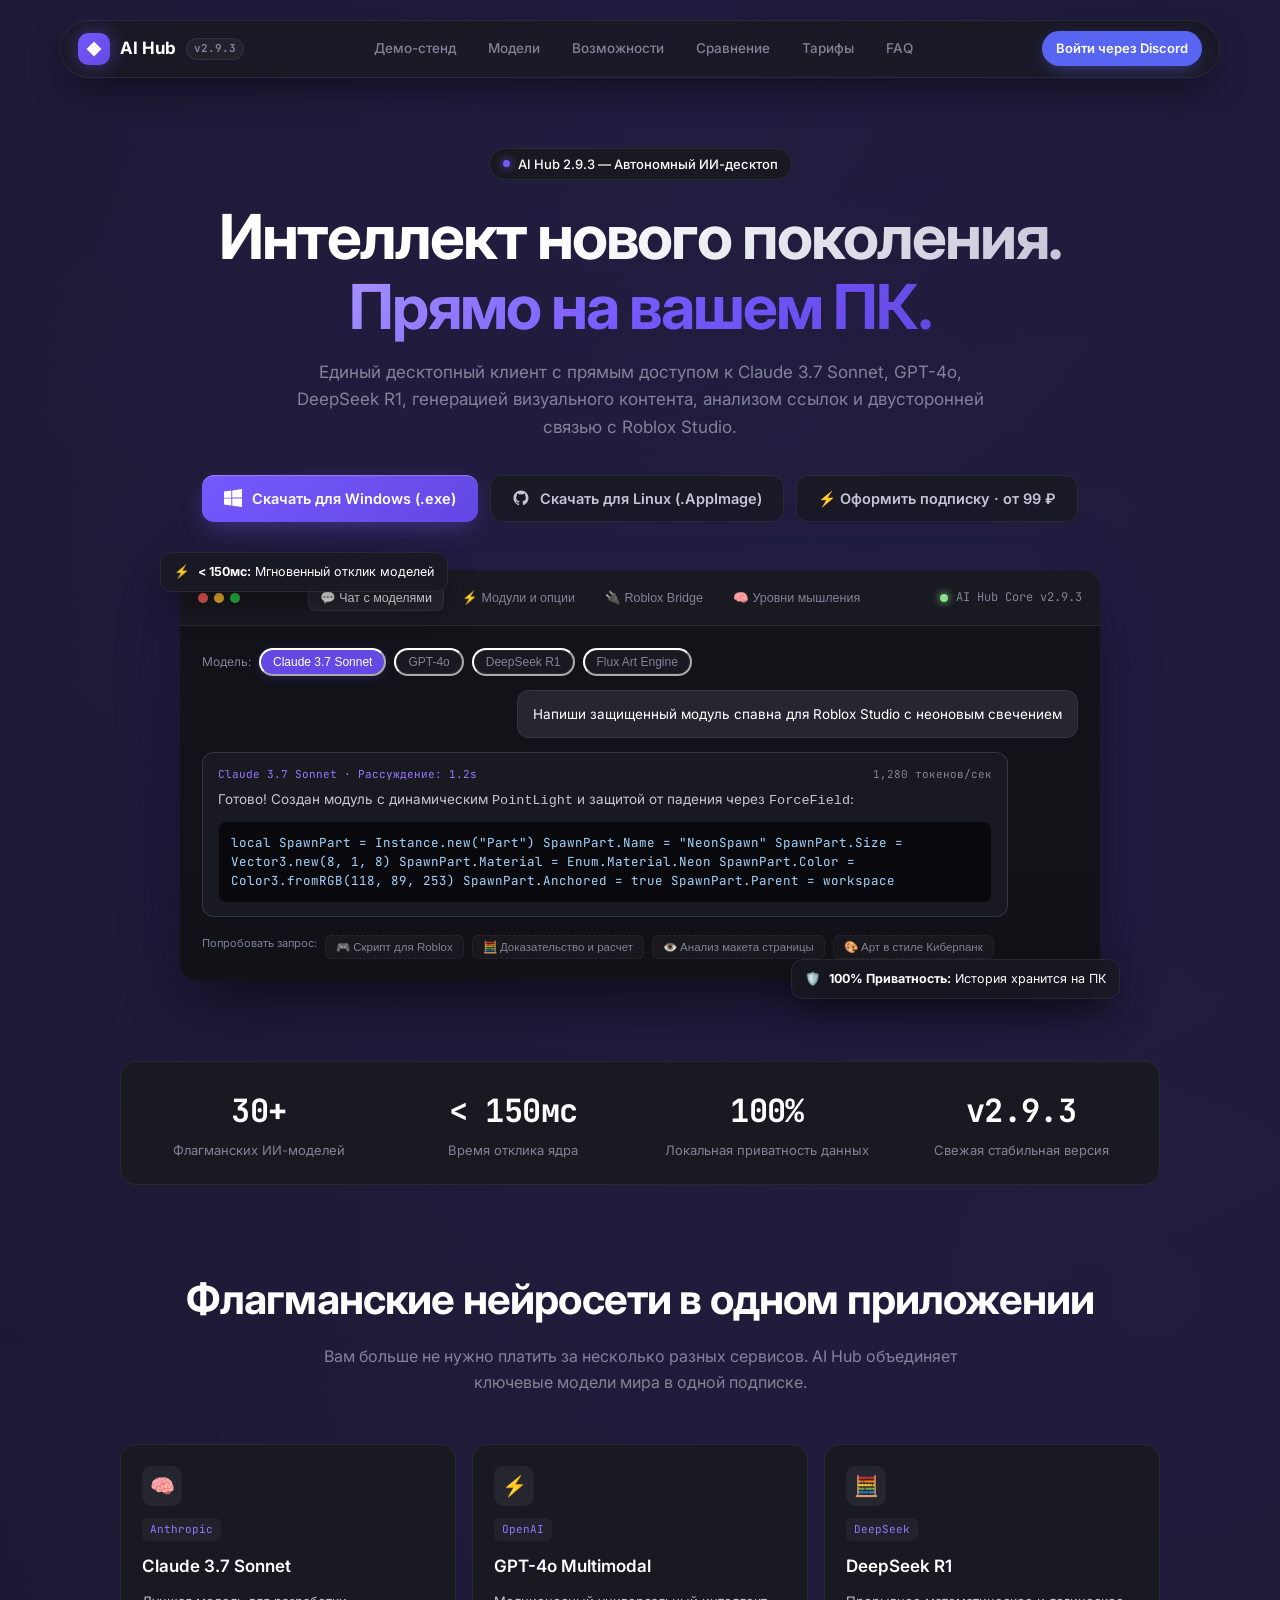
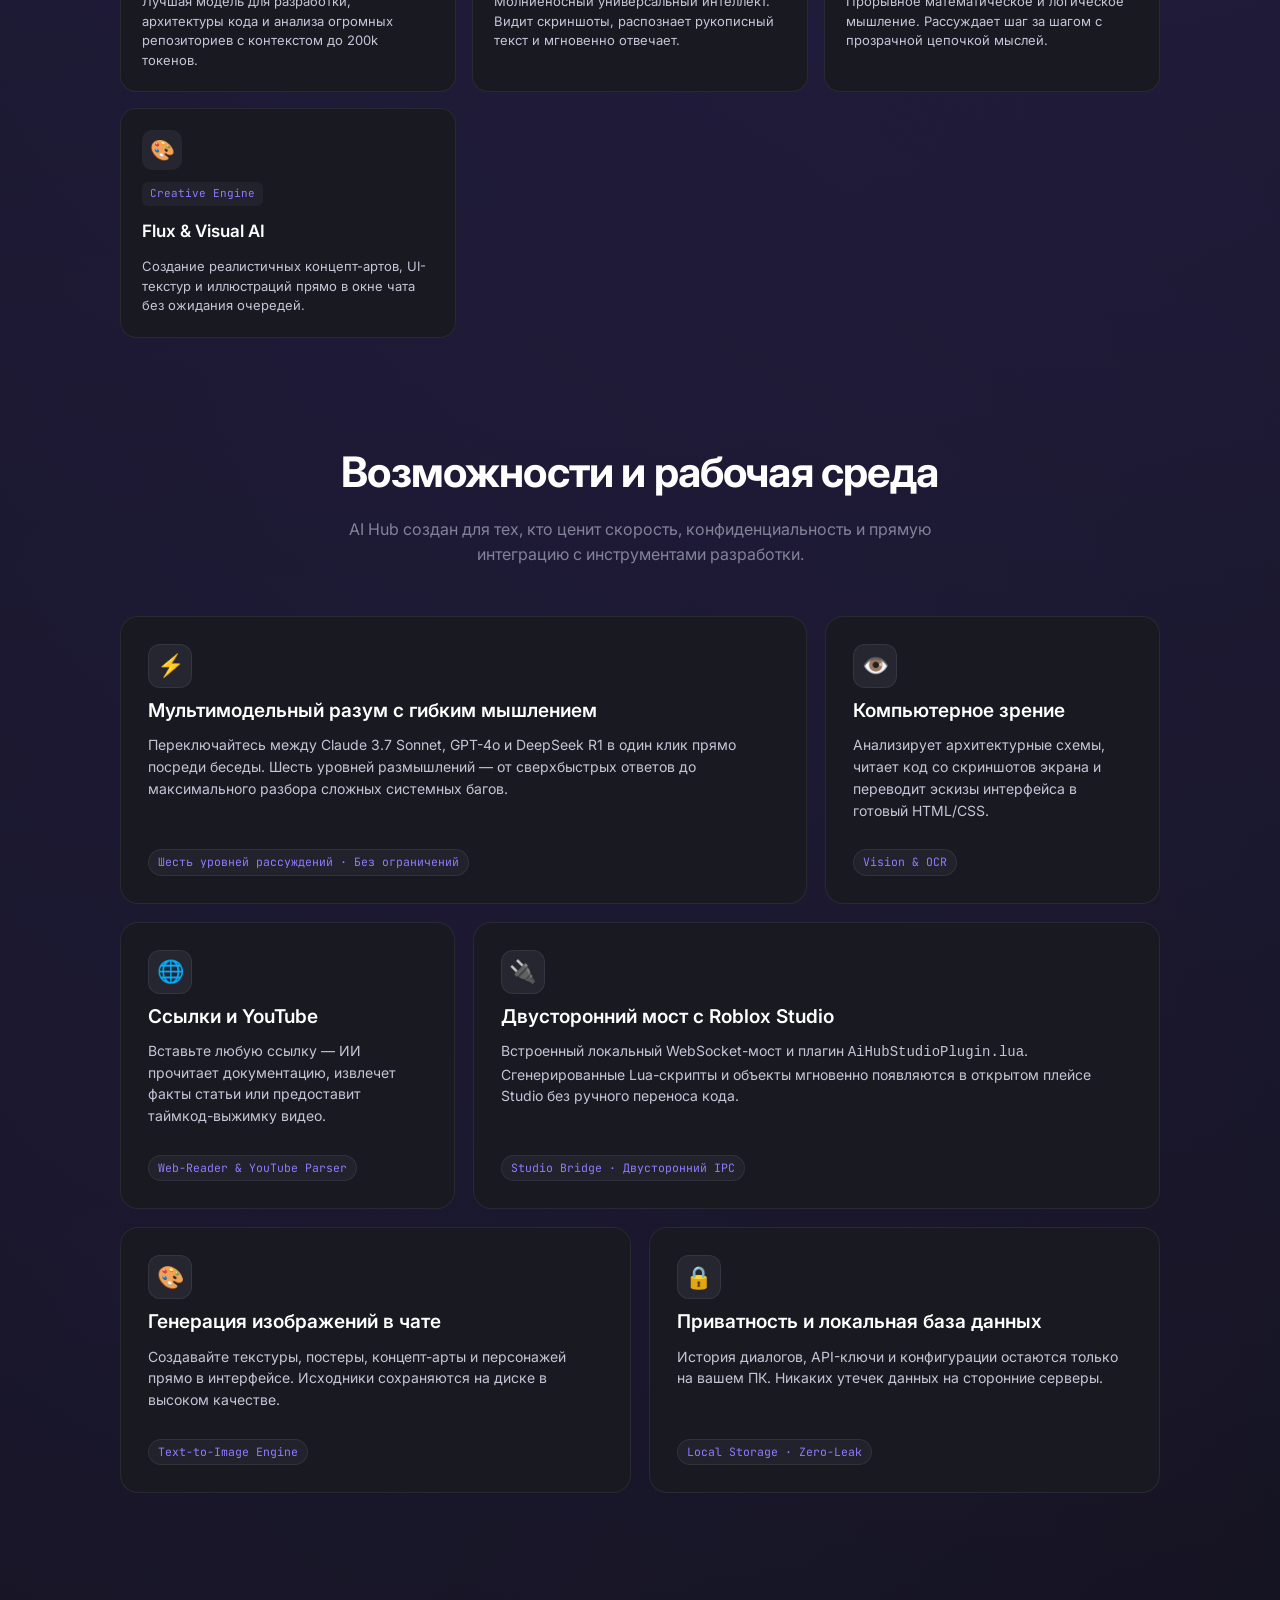
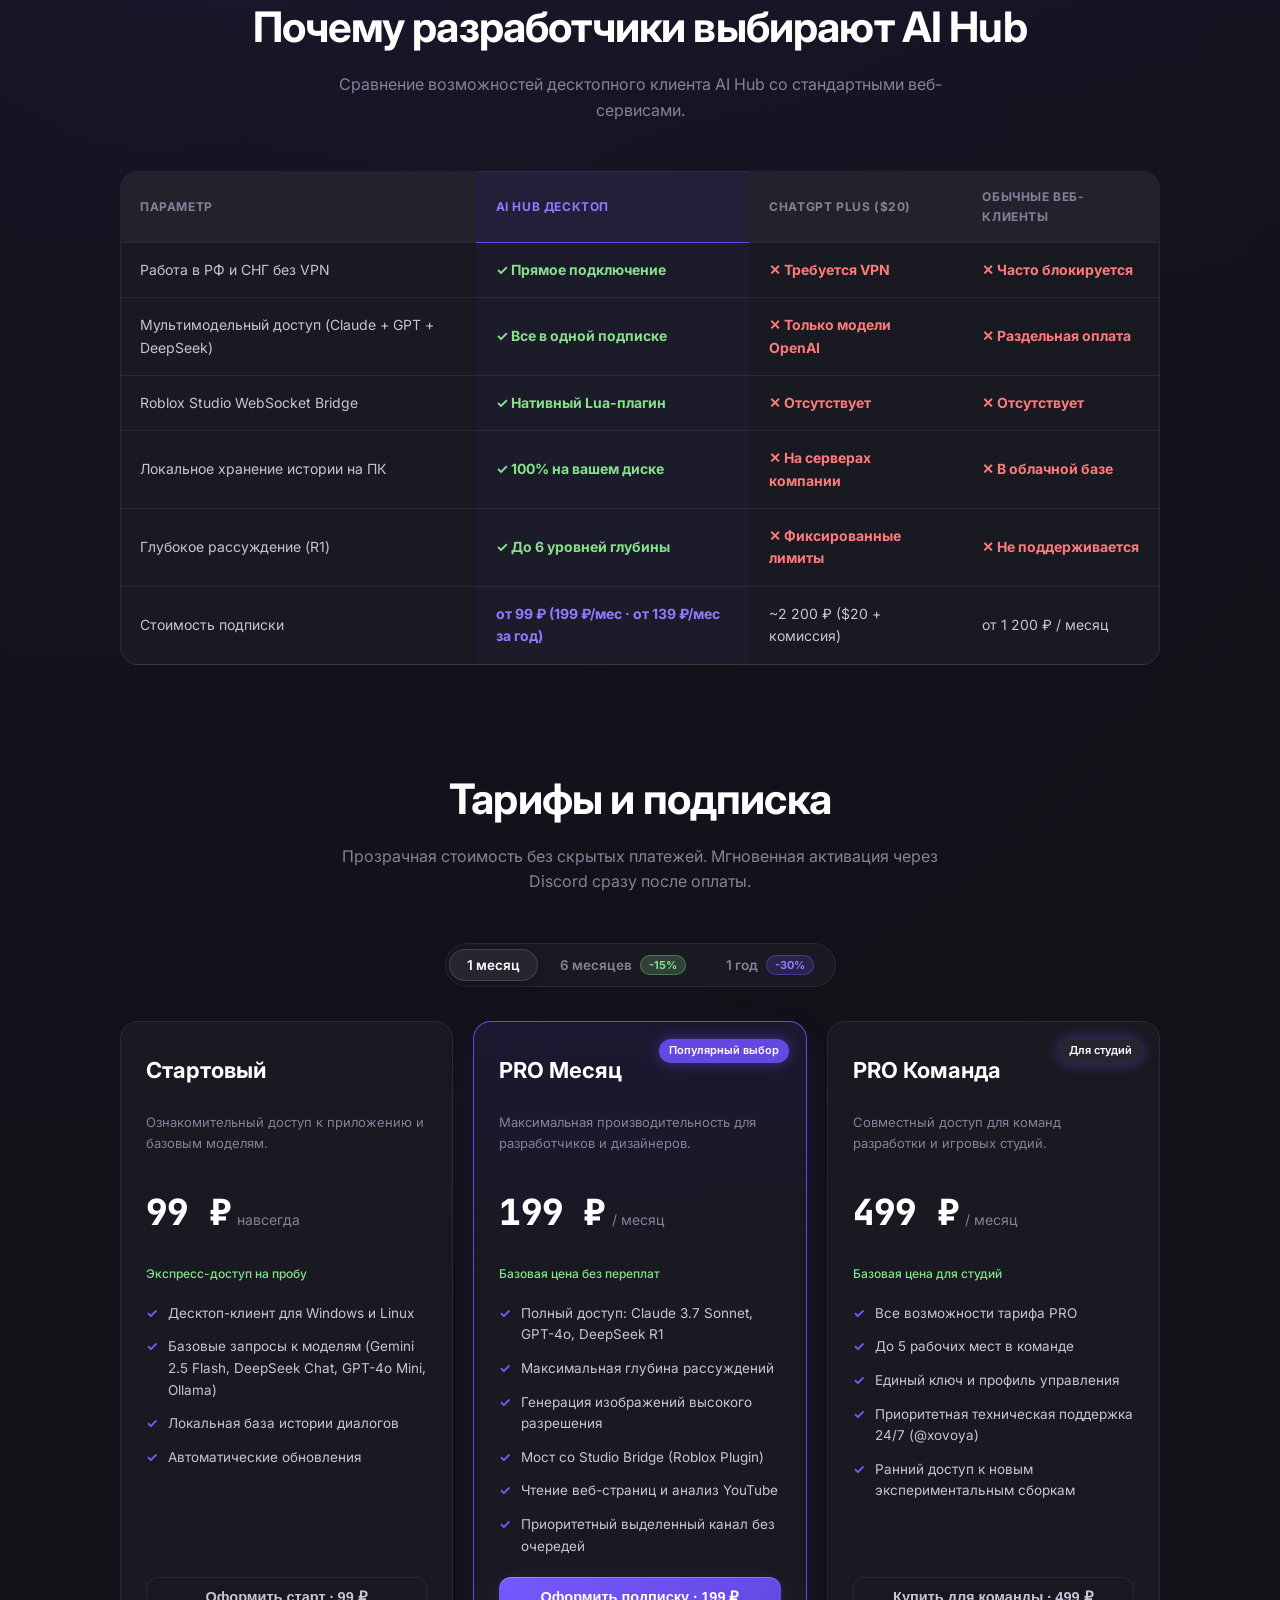
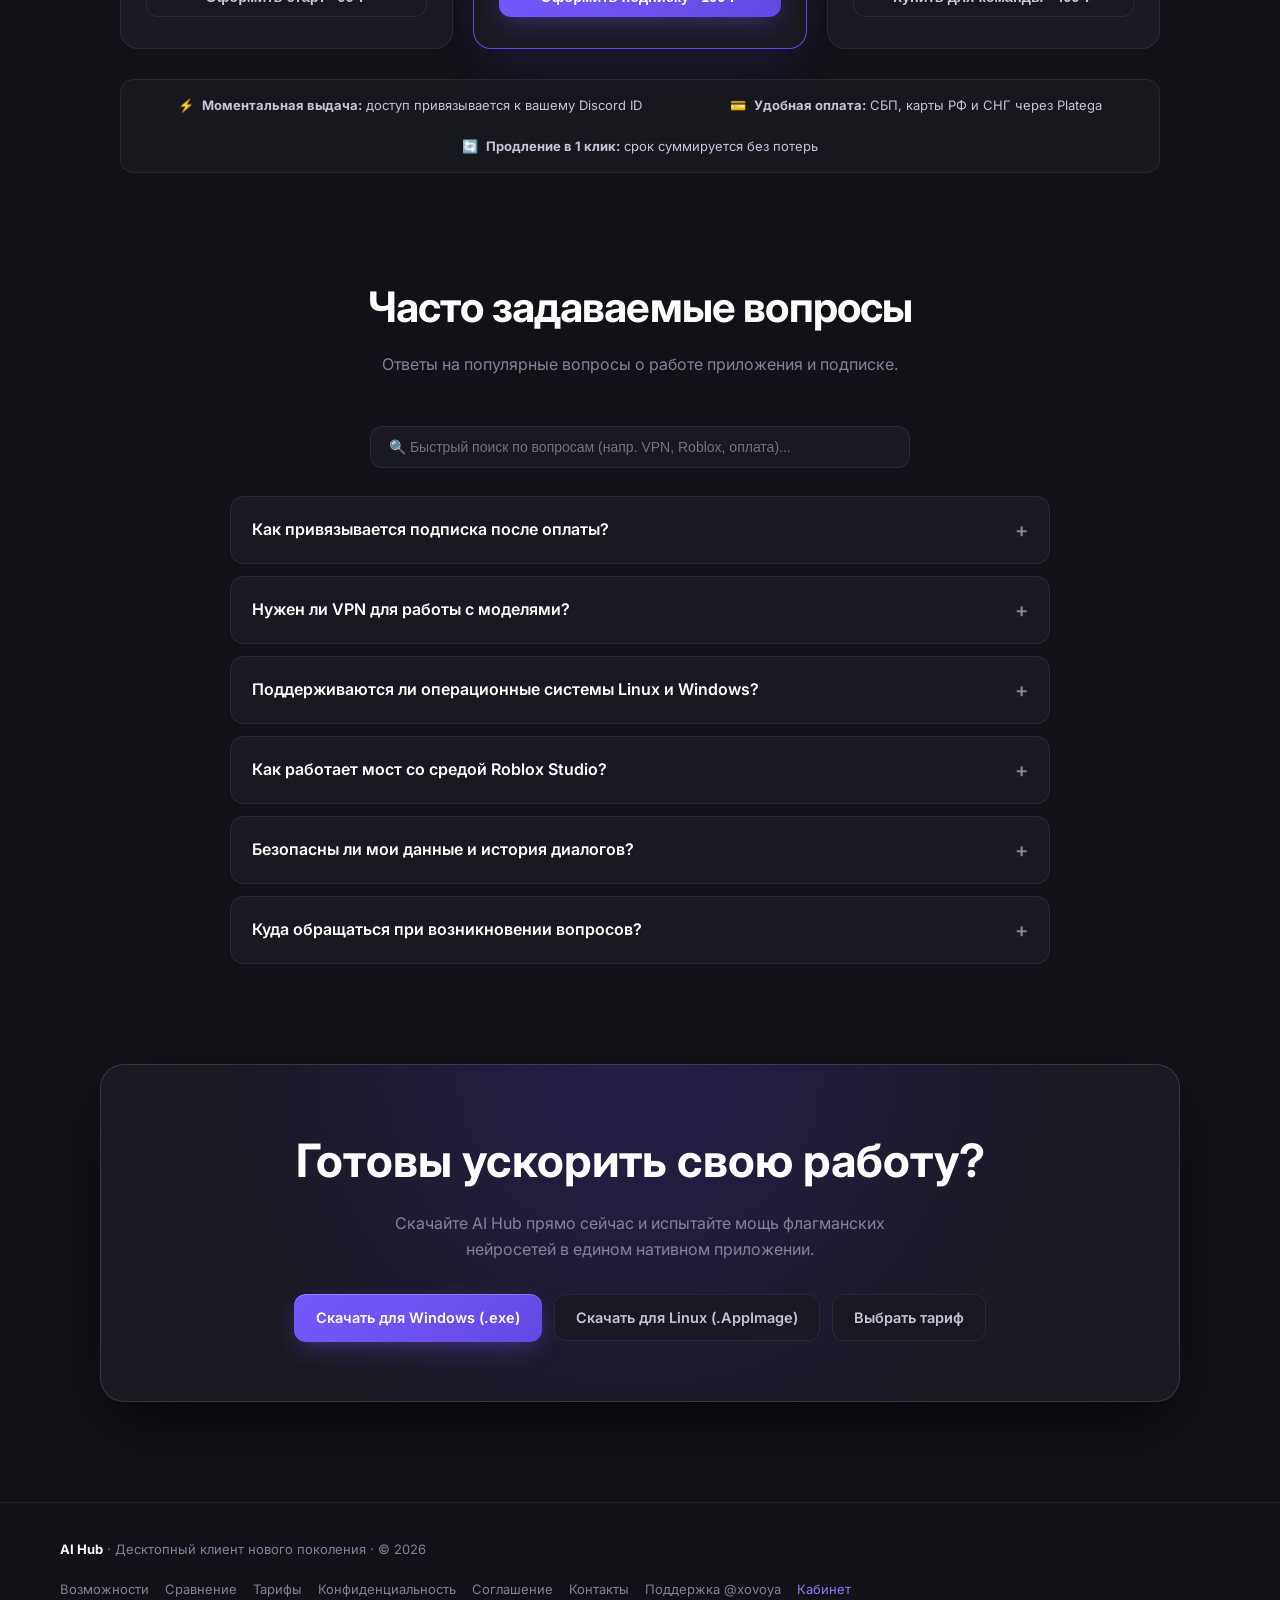
==== index.html @ 88b17025 "Allow switching between subscriptions with 2% subscriber discount" ====
<!doctype html>
<html lang="ru">
<head>
<meta charset="utf-8">
<meta name="viewport" content="width=device-width, initial-scale=1, viewport-fit=cover">
<title>AI Hub — Десктопный ИИ-клиент нового поколения</title>
<meta name="description" content="AI Hub — автономный десктопный ИИ-клиент для Windows и Linux с поддержкой Claude 3.7 Sonnet, GPT-4o, DeepSeek R1, генерацией изображений и интеграцией с Roblox Studio.">
<meta name="theme-color" content="#111117">
<link rel="icon" type="image/svg+xml" href="data:image/svg+xml,%3Csvg xmlns='http://www.w3.org/2000/svg' viewBox='0 0 32 32'%3E%3Cdefs%3E%3ClinearGradient id='g' x1='0%25' y1='0%25' x2='100%25' y2='100%25'%3E%3Cstop offset='0%25' stop-color='%237659fd'/%3E%3Cstop offset='100%25' stop-color='%236448e3'/%3E%3C/linearGradient%3E%3C/defs%3E%3Crect width='32' height='32' rx='8' fill='%23191921'/%3E%3Cpath d='M16 6l8 10-8 10-8-10z' fill='url(%23g)'/%3E%3C/svg%3E">
<link rel="preconnect" href="https://fonts.googleapis.com">
<link rel="preconnect" href="https://fonts.gstatic.com" crossorigin>
<link rel="stylesheet" href="https://fonts.googleapis.com/css2?family=Inter:wght@400;500;600;700;800&family=JetBrains+Mono:wght@400;500;600&display=swap">
<style>
:root{
  --brand-accent:#6448e3;
  --brand-hover:#7659fd;
  --brand-light:#9279ff;
  --brand-ghost:rgba(100,72,227,0.22);
  --brand-glow:rgba(118,89,253,0.45);
  --text-title:#ffffff;
  --text-text:#c5c5d8;
  --text-hide:#828299;
  --text-ghost:#464658;
  --bg-primary:#111117;
  --bg-surface:#191921;
  --bg-surface-70:rgba(25,25,33,0.78);
  --bg-surface-light-m:#262631;
  --bg-surface-light-m-70:rgba(38,38,49,0.75);
  --bg-surface-light-s:#22222c;
  --bg-surface-light-s-70:rgba(34,34,44,0.75);
  --bg-surface-empty:#121219;
  --bg-surface-black:#0f0f14;
  --outline-1:rgba(227,221,250,0.03);
  --outline-3:rgba(227,221,250,0.08);
  --outline-5:rgba(227,221,250,0.15);
  --status-green:#86e08c;
  --status-green-20:rgba(134,224,140,0.2);
  --status-red:#fe7a7c;
  --blur-s:blur(4px);
  --blur-m:blur(14px);
  --blur-l:blur(24px);
  --font:"Inter",-apple-system,BlinkMacSystemFont,"Segoe UI",Roboto,sans-serif;
  --fm:"JetBrains Mono",ui-monospace,monospace;
  --container:1080px;
  --container-wide:1160px;
  --state-transition:background-color 0.18s ease, color 0.18s ease, border-color 0.18s ease, box-shadow 0.18s ease, transform 0.18s ease, opacity 0.18s ease;
  color-scheme:dark;
}

*{box-sizing:border-box}
html{scroll-behavior:smooth}
@media (prefers-reduced-motion:reduce){html{scroll-behavior:auto}}
body{
  margin:0;
  background:var(--bg-primary);
  background-image:
    radial-gradient(circle at 50% 0%, rgba(100,72,227,0.16) 0%, transparent 55%),
    radial-gradient(circle at 90% 20%, rgba(118,89,253,0.09) 0%, transparent 45%),
    radial-gradient(circle at 10% 45%, rgba(100,72,227,0.07) 0%, transparent 45%);
  color:var(--text-text);
  font-family:var(--font);
  font-size:15px;
  line-height:1.6;
  -webkit-font-smoothing:antialiased;
  overflow-x:hidden;
}

a{color:inherit;text-decoration:none;transition:var(--state-transition)}
.mono{font-family:var(--fm);font-variant-numeric:tabular-nums}

/* Header */
.landing-header{
  position:sticky;
  top:0;
  z-index:100;
  width:100%;
  padding:20px 20px 0;
  display:flex;
  justify-content:center;
  pointer-events:none;
}
.landing-header__bar{
  width:100%;
  max-width:var(--container-wide);
  background:var(--bg-surface-70);
  backdrop-filter:var(--blur-m);
  -webkit-backdrop-filter:var(--blur-m);
  border-radius:158px;
  box-shadow:inset 0 0 0 1px var(--outline-3), 0 16px 36px -10px rgba(0,0,0,0.6);
  padding:10px 18px;
  display:flex;
  align-items:center;
  justify-content:space-between;
  pointer-events:auto;
}
.landing-header__logo{
  display:flex;
  align-items:center;
  gap:10px;
  font-weight:700;
  font-size:17px;
  color:var(--text-title);
}
.landing-header__logo-icon{
  width:32px;
  height:32px;
  border-radius:10px;
  background:linear-gradient(135deg,var(--brand-hover),var(--brand-accent));
  display:grid;
  place-items:center;
  color:#fff;
  box-shadow:0 0 20px var(--brand-glow);
}
.landing-header__ver{
  font-family:var(--fm);
  font-size:11px;
  padding:2px 8px;
  border-radius:999px;
  background:var(--bg-surface-light-s);
  box-shadow:inset 0 0 0 1px var(--outline-3);
  color:var(--text-hide);
}
.landing-header__nav{
  display:flex;
  align-items:center;
  gap:4px;
}
@media(max-width:920px){.landing-header__nav{display:none}}
.landing-header__tab{
  padding:8px 14px;
  border-radius:999px;
  font-size:13.5px;
  font-weight:500;
  color:var(--text-hide);
  transition:var(--state-transition);
}
.landing-header__tab:hover{
  color:var(--text-title);
  background:var(--bg-surface-light-s);
}
.landing-header__side{
  display:flex;
  align-items:center;
  gap:10px;
}

/* User pill / Login button */
.auth-user{
  display:inline-flex;
  align-items:center;
  gap:8px;
  background:var(--bg-surface-light-s);
  box-shadow:inset 0 0 0 1px var(--outline-3);
  border-radius:999px;
  padding:5px 12px 5px 6px;
  font-size:13px;
  white-space:nowrap;
}
.auth-user img{
  width:22px;
  height:22px;
  border-radius:50%;
  object-fit:cover;
}
.auth-user .on{color:var(--status-green)}
.auth-user .off{color:var(--status-red)}

/* Buttons */
.landing-btn-xl{
  display:inline-flex;
  align-items:center;
  justify-content:center;
  gap:10px;
  padding:12px 22px;
  border-radius:12px;
  font-size:14.5px;
  font-weight:600;
  background:var(--bg-surface-70);
  backdrop-filter:var(--blur-m);
  -webkit-backdrop-filter:var(--blur-m);
  box-shadow:inset 0 0 0 1px var(--outline-3);
  color:var(--text-text);
  cursor:pointer;
  transition:var(--state-transition);
  white-space:nowrap;
  border:0;
  user-select:none;
}
.landing-btn-xl:hover{
  background:var(--bg-surface-light-m);
  color:var(--text-title);
  box-shadow:inset 0 0 0 1px var(--outline-5), 0 8px 24px -6px rgba(0,0,0,0.5);
  transform:translateY(-1px);
}
.landing-btn-xl:active{transform:translateY(1px)}
.landing-btn-xl--accent{
  background:linear-gradient(135deg,var(--brand-hover),var(--brand-accent));
  color:var(--text-title);
  box-shadow:inset 0 1px 0 rgba(255,255,255,0.25), 0 8px 26px -6px var(--brand-glow);
}
.landing-btn-xl--accent:hover{
  background:linear-gradient(135deg,#896eff,#6448e3);
  box-shadow:inset 0 1px 0 rgba(255,255,255,0.35), 0 12px 34px -4px var(--brand-glow);
  color:#fff;
}
.btn-sm{padding:7px 14px;font-size:13px;border-radius:999px}
.btn-discord{
  background:#5865F2;
  color:#fff;
  box-shadow:0 6px 20px -6px rgba(88,101,242,0.6);
}
.btn-discord:hover{
  background:#4956d4;
  color:#fff;
}

/* Hero Section */
.landing-hero{
  max-width:var(--container);
  margin:0 auto;
  padding:70px 20px 40px;
  display:flex;
  flex-direction:column;
  align-items:center;
  text-align:center;
  position:relative;
}
.landing-badge{
  display:inline-flex;
  align-items:center;
  gap:8px;
  padding:6px 14px;
  background:var(--bg-surface);
  box-shadow:inset 0 0 0 1px var(--outline-3);
  border-radius:999px;
  font-size:13px;
  font-weight:500;
  color:var(--text-title);
  margin-bottom:22px;
}
.landing-badge .dot{
  width:7px;
  height:7px;
  border-radius:50%;
  background:var(--brand-hover);
  box-shadow:0 0 10px var(--brand-hover);
  animation:pulse 2s infinite;
}
@keyframes pulse{0%,100%{opacity:1;transform:scale(1)}50%{opacity:.5;transform:scale(.85)}}

.landing-hero__title{
  font-size:clamp(36px, 5.5vw, 62px);
  font-weight:700;
  line-height:1.12;
  letter-spacing:-0.03em;
  color:var(--text-title);
  margin:0 0 18px;
}
.landing-hero__title .glow-word{
  background:linear-gradient(135deg, #fff 40%, var(--text-text) 100%);
  -webkit-background-clip:text;
  background-clip:text;
  -webkit-text-fill-color:transparent;
}
.landing-hero__title .brand-word{
  background:linear-gradient(135deg, #a792ff 0%, #7659fd 50%, #6448e3 100%);
  -webkit-background-clip:text;
  background-clip:text;
  -webkit-text-fill-color:transparent;
}
.landing-hero__subtitle{
  max-width:700px;
  font-size:17px;
  line-height:1.6;
  color:var(--text-hide);
  margin:0 0 34px;
}
.landing-cta-buttons{
  display:flex;
  align-items:center;
  justify-content:center;
  gap:12px;
  flex-wrap:wrap;
  margin-bottom:48px;
}

/* Interactive App Mockup Panel (PulseVisuals Signature) */
.landing-panel{
  width:100%;
  max-width:920px;
  position:relative;
  margin:0 auto;
}
.landing-panel__window{
  background:var(--bg-primary);
  border-radius:18px;
  box-shadow:inset 0 0 0 1px var(--outline-5), 0 24px 64px -16px rgba(0,0,0,0.8), 0 0 80px -20px var(--brand-ghost);
  overflow:hidden;
  position:relative;
  display:flex;
  flex-direction:column;
  text-align:left;
}
.landing-panel__top{
  padding:14px 18px;
  background:var(--bg-surface);
  border-bottom:1px solid var(--outline-3);
  display:flex;
  align-items:center;
  justify-content:space-between;
  gap:14px;
}
.landing-panel__dots{
  display:flex;
  gap:6px;
}
.landing-panel__dot{
  width:10px;
  height:10px;
  border-radius:50%;
  background:var(--text-ghost);
}
.landing-panel__dot:nth-child(1){background:#fe5f57}
.landing-panel__dot:nth-child(2){background:#febc2e}
.landing-panel__dot:nth-child(3){background:#28c840}
.landing-panel__tabs{
  display:flex;
  align-items:center;
  gap:6px;
  overflow-x:auto;
}
.landing-panel__tab{
  padding:6px 12px;
  border-radius:8px;
  font-size:12.5px;
  font-weight:500;
  color:var(--text-hide);
  background:transparent;
  border:0;
  cursor:pointer;
  transition:var(--state-transition);
  white-space:nowrap;
}
.landing-panel__tab:hover{color:var(--text-title)}
.landing-panel__tab.is-active{
  background:var(--bg-surface-light-m);
  color:var(--text-title);
  box-shadow:inset 0 0 0 1px var(--outline-3);
}
.landing-panel__user{
  display:flex;
  align-items:center;
  gap:8px;
  font-size:12px;
  color:var(--text-hide);
  white-space:nowrap;
}
.landing-panel__user-dot{
  width:8px;
  height:8px;
  border-radius:50%;
  background:var(--status-green);
  box-shadow:0 0 8px var(--status-green);
}

/* Floating HUD Badges */
.landing-hud{
  position:absolute;
  background:var(--bg-surface-70);
  backdrop-filter:var(--blur-m);
  -webkit-backdrop-filter:var(--blur-m);
  box-shadow:inset 0 0 0 1px var(--outline-3), 0 16px 32px -8px rgba(0,0,0,0.6);
  border-radius:12px;
  padding:10px 14px;
  font-size:12.5px;
  color:var(--text-title);
  display:flex;
  align-items:center;
  gap:8px;
  z-index:10;
}
.landing-hud--top-left{top:-18px;left:-20px}
.landing-hud--bottom-right{bottom:-18px;right:-20px}
@media(max-width:880px){.landing-hud{display:none}}

/* Interactive Panel Body Views */
.landing-panel__body{
  padding:22px;
  min-height:340px;
  display:flex;
  flex-direction:column;
  gap:16px;
  background:linear-gradient(180deg, var(--bg-surface-empty) 0%, var(--bg-primary) 100%);
}

/* Tab 1: Interactive Chat view */
.chat-view{
  display:flex;
  flex-direction:column;
  gap:14px;
}
.chat-model-chips{
  display:flex;
  gap:8px;
  flex-wrap:wrap;
  align-items:center;
}
.chat-chip{
  padding:5px 12px;
  border-radius:999px;
  font-size:12px;
  font-weight:500;
  background:var(--bg-surface);
  box-shadow:inset 0 0 0 1px var(--outline-3);
  color:var(--text-hide);
  cursor:pointer;
  transition:var(--state-transition);
}
.chat-chip:hover{color:var(--text-title);background:var(--bg-surface-light-s)}
.chat-chip.is-active{
  background:var(--brand-accent);
  color:#fff;
  box-shadow:0 2px 10px var(--brand-ghost);
}
.chat-bubble{
  padding:14px 16px;
  border-radius:12px;
  font-size:13.5px;
  line-height:1.5;
}
.chat-bubble--user{
  align-self:flex-end;
  background:var(--bg-surface-light-m);
  box-shadow:inset 0 0 0 1px var(--outline-3);
  color:var(--text-title);
  max-width:85%;
}
.chat-bubble--ai{
  align-self:flex-start;
  background:var(--bg-surface);
  box-shadow:inset 0 0 0 1px var(--outline-5);
  color:var(--text-text);
  max-width:92%;
  position:relative;
}
.chat-code{
  background:#09090d;
  border-radius:8px;
  padding:12px;
  margin-top:10px;
  font-family:var(--fm);
  font-size:12.5px;
  color:#a5d6ff;
  border:1px solid var(--outline-3);
  overflow-x:auto;
}
.chat-suggestions{
  display:flex;
  gap:8px;
  flex-wrap:wrap;
  margin-top:4px;
}
.chat-sug-btn{
  font-size:11.5px;
  padding:4px 10px;
  border-radius:6px;
  background:rgba(255,255,255,0.03);
  border:1px dashed var(--outline-3);
  color:var(--text-hide);
  cursor:pointer;
  transition:var(--state-transition);
}
.chat-sug-btn:hover{color:var(--brand-light);border-color:var(--brand-accent)}

/* Tab 2: Interactive Modules Grid inside Panel */
.landing-panel__grid{
  display:grid;
  grid-template-columns:repeat(auto-fit, minmax(240px, 1fr));
  gap:12px;
}
.landing-module{
  background:var(--bg-surface);
  box-shadow:inset 0 0 0 1px var(--outline-3);
  border-radius:12px;
  padding:14px 16px;
  display:flex;
  align-items:center;
  justify-content:space-between;
  gap:12px;
  cursor:pointer;
  transition:var(--state-transition);
  user-select:none;
}
.landing-module:hover{
  background:var(--bg-surface-light-s);
  box-shadow:inset 0 0 0 1px var(--outline-5);
  transform:translateY(-1px);
}
.landing-module.is-on{
  box-shadow:inset 0 0 0 1px var(--brand-accent), 0 4px 16px -4px var(--brand-ghost);
}
.landing-module__name{
  font-size:13.5px;
  font-weight:500;
  color:var(--text-title);
  display:flex;
  align-items:center;
  gap:8px;
}
.landing-toggle{
  width:34px;
  height:20px;
  border-radius:999px;
  background:var(--bg-surface-light-s);
  padding:2px;
  display:flex;
  align-items:center;
  transition:var(--state-transition);
  flex-shrink:0;
}
.landing-toggle span{
  width:16px;
  height:16px;
  border-radius:50%;
  background:var(--text-ghost);
  transition:var(--state-transition);
}
.landing-module.is-on .landing-toggle{
  background:var(--brand-accent);
}
.landing-module.is-on .landing-toggle span{
  background:#fff;
  transform:translateX(14px);
}

/* Tab 3: Interactive Roblox Studio Bridge view */
.studio-view{
  display:flex;
  flex-direction:column;
  gap:12px;
}
.studio-status-bar{
  display:flex;
  align-items:center;
  justify-content:space-between;
  background:var(--bg-surface);
  border-radius:10px;
  padding:10px 14px;
  font-size:12.5px;
  box-shadow:inset 0 0 0 1px var(--outline-3);
}
.studio-code-box{
  background:#09090d;
  border-radius:10px;
  padding:14px;
  font-family:var(--fm);
  font-size:12px;
  color:#e6edf3;
  line-height:1.6;
  border:1px solid var(--outline-3);
}

/* Stats Strip */
.landing-stats-wrap{
  max-width:var(--container);
  margin:40px auto 80px;
  padding:0 20px;
}
.landing-stats{
  background:var(--bg-surface);
  box-shadow:inset 0 0 0 1px var(--outline-3);
  border-radius:16px;
  padding:24px;
  display:grid;
  grid-template-columns:repeat(auto-fit, minmax(200px, 1fr));
  gap:24px;
}
.landing-stats__item{
  display:flex;
  flex-direction:column;
  align-items:center;
  text-align:center;
  gap:4px;
}
.landing-stats__value{
  font-size:32px;
  font-weight:700;
  color:var(--text-title);
  letter-spacing:-0.02em;
}
.landing-stats__label{
  font-size:13px;
  color:var(--text-hide);
}

/* Sections */
.landing-section{
  max-width:var(--container);
  margin:0 auto 100px;
  padding:0 20px;
}
.landing-head{
  text-align:center;
  margin-bottom:48px;
}
.landing-head__title{
  font-size:clamp(28px, 4vw, 42px);
  font-weight:700;
  color:var(--text-title);
  margin:0 0 12px;
  letter-spacing:-0.02em;
}
.landing-head__text{
  font-size:16px;
  color:var(--text-hide);
  max-width:640px;
  margin:0 auto;
}

/* Model Showcase Cards */
.models-grid{
  display:grid;
  grid-template-columns:repeat(auto-fit, minmax(250px, 1fr));
  gap:16px;
  margin-bottom:60px;
}
.model-card{
  background:var(--bg-surface);
  border-radius:16px;
  padding:22px;
  box-shadow:inset 0 0 0 1px var(--outline-3);
  display:flex;
  flex-direction:column;
  gap:12px;
  transition:var(--state-transition);
  position:relative;
}
.model-card:hover{
  transform:translateY(-2px);
  box-shadow:inset 0 0 0 1px var(--brand-accent), 0 12px 30px -8px var(--brand-ghost);
}
.model-card__icon{
  width:40px;
  height:40px;
  border-radius:10px;
  background:var(--bg-surface-light-m);
  display:grid;
  place-items:center;
  font-size:20px;
}
.model-card__title{font-size:17px;font-weight:600;color:var(--text-title);margin:0}
.model-card__desc{font-size:13px;color:var(--text-text);line-height:1.5;margin:0}
.model-card__badge{
  font-size:11px;
  font-family:var(--fm);
  color:var(--brand-light);
  padding:3px 8px;
  border-radius:6px;
  background:var(--bg-surface-light-s);
  width:fit-content;
}

/* Ecosystem / Bento Grid with cursor-following glow */
.landing-eco__grid{
  display:grid;
  grid-template-columns:repeat(12, 1fr);
  gap:18px;
}
.landing-eco__card{
  background:var(--bg-surface);
  box-shadow:inset 0 0 0 1px var(--outline-3);
  border-radius:18px;
  padding:28px;
  display:flex;
  flex-direction:column;
  justify-content:space-between;
  gap:16px;
  transition:var(--state-transition);
  position:relative;
  overflow:hidden;
}
.landing-eco__card:hover{
  box-shadow:inset 0 0 0 1px var(--brand-accent), 0 16px 36px -12px var(--brand-ghost);
  transform:translateY(-2px);
}
.landing-eco__card--8{grid-column:span 8}
.landing-eco__card--4{grid-column:span 4}
.landing-eco__card--6{grid-column:span 6}
@media(max-width:880px){
  .landing-eco__card--8,.landing-eco__card--4,.landing-eco__card--6{grid-column:span 12}
}

.landing-eco__icon{
  width:44px;
  height:44px;
  border-radius:12px;
  background:var(--bg-surface-light-m);
  box-shadow:inset 0 0 0 1px var(--outline-3);
  display:grid;
  place-items:center;
  font-size:22px;
  margin-bottom:8px;
}
.landing-eco__title{
  font-size:19px;
  font-weight:600;
  color:var(--text-title);
  margin:0 0 8px;
}
.landing-eco__desc{
  font-size:14px;
  color:var(--text-text);
  line-height:1.55;
  margin:0;
}
.landing-eco__tag{
  display:inline-flex;
  align-items:center;
  padding:4px 10px;
  border-radius:999px;
  background:var(--bg-surface-light-s);
  box-shadow:inset 0 0 0 1px var(--outline-3);
  font-size:11.5px;
  font-family:var(--fm);
  color:var(--brand-light);
  margin-top:12px;
  width:fit-content;
}

/* Interactive Comparison Matrix */
.matrix-card{
  background:var(--bg-surface);
  box-shadow:inset 0 0 0 1px var(--outline-3);
  border-radius:18px;
  overflow:hidden;
  margin-top:40px;
}
.matrix-table{
  width:100%;
  border-collapse:collapse;
  font-size:14px;
  text-align:left;
}
.matrix-table th, .matrix-table td{
  padding:16px 20px;
  border-bottom:1px solid var(--outline-3);
}
.matrix-table th{
  font-size:12px;
  text-transform:uppercase;
  letter-spacing:0.05em;
  color:var(--text-hide);
  background:var(--bg-surface-light-s);
}
.matrix-table th:nth-child(2){
  color:var(--brand-light);
  background:rgba(100,72,227,0.12);
  border-bottom-color:var(--brand-accent);
}
.matrix-table td:nth-child(2){
  background:rgba(100,72,227,0.04);
  font-weight:600;
  color:var(--text-title);
}
.matrix-check{color:var(--status-green);font-weight:700}
.matrix-cross{color:var(--status-red);font-weight:700}

/* Pricing Section */
.landing-billing{
  display:flex;
  justify-content:center;
  margin-bottom:34px;
}
.landing-billing__toggle{
  display:inline-flex;
  align-items:center;
  gap:4px;
  padding:4px;
  background:var(--bg-surface);
  box-shadow:inset 0 0 0 1px var(--outline-3);
  border-radius:999px;
  backdrop-filter:var(--blur-m);
}
.landing-billing__btn{
  display:inline-flex;
  align-items:center;
  gap:8px;
  padding:8px 18px;
  border-radius:999px;
  border:none;
  background:transparent;
  color:var(--text-hide);
  font-family:var(--font);
  font-size:13.5px;
  font-weight:600;
  cursor:pointer;
  transition:var(--state-transition);
}
.landing-billing__btn:hover{
  color:var(--text-title);
}
.landing-billing__btn.active{
  background:var(--bg-surface-light-m);
  color:var(--text-title);
  box-shadow:inset 0 0 0 1px var(--outline-5), 0 2px 12px rgba(0,0,0,0.3);
}
.landing-billing__tag{
  font-size:11px;
  font-weight:700;
  padding:2px 8px;
  border-radius:999px;
  background:var(--status-green-20);
  color:var(--status-green);
  border:1px solid rgba(134,224,140,0.35);
  line-height:1.3;
}
.landing-billing__tag--hot{
  background:var(--brand-ghost);
  color:var(--brand-light);
  border-color:rgba(118,89,253,0.4);
}
.landing-plan__subtext{
  font-size:12px;
  color:var(--status-green);
  font-weight:500;
  margin-top:-8px;
  min-height:18px;
}
.landing-plan__oldprice{
  color:var(--text-ghost);
  font-size:17px;
  font-weight:400;
  text-decoration:line-through;
  margin-right:4px;
}
.landing-plans{
  display:grid;
  grid-template-columns:repeat(auto-fit, minmax(280px, 1fr));
  gap:20px;
  align-items:stretch;
  margin-bottom:30px;
}
.landing-plan{
  background:var(--bg-surface);
  box-shadow:inset 0 0 0 1px var(--outline-3);
  border-radius:18px;
  padding:32px 26px;
  display:flex;
  flex-direction:column;
  gap:20px;
  transition:var(--state-transition);
  position:relative;
}
.landing-plan:hover{
  transform:translateY(-3px);
  box-shadow:inset 0 0 0 1px var(--outline-5), 0 20px 40px -12px rgba(0,0,0,0.6);
}
.landing-plan--featured{
  background:linear-gradient(180deg, rgba(100,72,227,0.12) 0%, var(--bg-surface) 40%);
  box-shadow:inset 0 0 0 1px var(--brand-accent), 0 16px 48px -12px var(--brand-ghost);
}
.landing-plan--featured:hover{
  box-shadow:inset 0 0 0 1px var(--brand-hover), 0 24px 54px -10px var(--brand-glow);
}
.landing-plan__badge{
  position:absolute;
  top:18px;
  right:18px;
  background:var(--brand-accent);
  color:#fff;
  font-size:11px;
  font-weight:600;
  padding:3px 10px;
  border-radius:999px;
  box-shadow:0 0 14px var(--brand-glow);
}
.landing-plan__name{
  font-size:22px;
  font-weight:700;
  color:var(--text-title);
  margin:0 0 4px;
}
.landing-plan__desc{
  font-size:13px;
  color:var(--text-hide);
  min-height:38px;
}
.landing-plan__price{
  display:flex;
  align-items:baseline;
  gap:6px;
  margin:10px 0;
}
.landing-plan__sum{
  font-size:36px;
  font-weight:800;
  color:var(--text-title);
  letter-spacing:-0.02em;
}
.landing-plan__period{
  font-size:14px;
  color:var(--text-hide);
}
.landing-plan__features{
  list-style:none;
  padding:0;
  margin:0 0 auto;
  display:flex;
  flex-direction:column;
  gap:12px;
  font-size:13.5px;
}
.landing-plan__features li{
  display:flex;
  align-items:flex-start;
  gap:10px;
  color:var(--text-text);
}
.landing-plan__features li::before{
  content:"✓";
  color:var(--brand-hover);
  font-weight:700;
  flex-shrink:0;
}

/* Perks Bar */
.landing-perks{
  background:var(--bg-surface-70);
  box-shadow:inset 0 0 0 1px var(--outline-3);
  border-radius:14px;
  padding:16px 24px;
  display:flex;
  justify-content:space-around;
  gap:20px;
  flex-wrap:wrap;
  font-size:13px;
  color:var(--text-text);
}
.landing-perks__item{
  display:flex;
  align-items:center;
  gap:8px;
}

/* FAQ with Live Search */
.faq-search-wrap{
  max-width:540px;
  margin:0 auto 28px;
}
.faq-search-input{
  width:100%;
  padding:12px 18px;
  border-radius:12px;
  background:var(--bg-surface);
  border:1px solid var(--outline-3);
  color:var(--text-title);
  font-size:14px;
  outline:none;
  transition:var(--state-transition);
}
.faq-search-input:focus{
  border-color:var(--brand-accent);
  box-shadow:0 0 0 3px var(--brand-ghost);
}
.faq-grid{
  display:flex;
  flex-direction:column;
  gap:12px;
  max-width:820px;
  margin:0 auto;
}
.faq-item{
  background:var(--bg-surface);
  box-shadow:inset 0 0 0 1px var(--outline-3);
  border-radius:14px;
  overflow:hidden;
  transition:var(--state-transition);
}
.faq-item:hover{
  box-shadow:inset 0 0 0 1px var(--outline-5);
}
.faq-q{
  padding:18px 22px;
  font-size:16px;
  font-weight:600;
  color:var(--text-title);
  cursor:pointer;
  display:flex;
  justify-content:space-between;
  align-items:center;
  user-select:none;
}
.faq-q::after{
  content:"+";
  font-size:20px;
  color:var(--text-hide);
  transition:transform 0.2s;
}
.faq-item.is-open .faq-q::after{
  transform:rotate(45deg);
  color:var(--brand-hover);
}
.faq-a{
  padding:0 22px 20px;
  font-size:14px;
  color:var(--text-text);
  line-height:1.6;
  display:none;
}
.faq-item.is-open .faq-a{
  display:block;
}

/* Bottom Call to Action Banner */
.landing-cta{
  max-width:var(--container);
  margin:60px auto 100px;
  padding:60px 30px;
  background:radial-gradient(circle at 50% 0%, rgba(100,72,227,0.25) 0%, var(--bg-surface) 70%);
  box-shadow:inset 0 0 0 1px var(--outline-5), 0 24px 64px -16px rgba(0,0,0,0.8);
  border-radius:24px;
  text-align:center;
  position:relative;
}
.landing-cta h2{
  font-size:clamp(30px, 4vw, 46px);
  font-weight:700;
  color:var(--text-title);
  margin:0 0 14px;
}
.landing-cta p{
  font-size:16px;
  color:var(--text-hide);
  max-width:540px;
  margin:0 auto 32px;
}

/* Toast Notifications */
.pv-toasts{
  position:fixed;
  bottom:24px;
  right:24px;
  z-index:9999;
  display:flex;
  flex-direction:column;
  gap:10px;
  pointer-events:none;
}
.pv-toast{
  background:var(--bg-surface-70);
  backdrop-filter:var(--blur-m);
  -webkit-backdrop-filter:var(--blur-m);
  box-shadow:inset 0 0 0 1px var(--outline-5), 0 16px 32px -6px rgba(0,0,0,0.6);
  border-radius:14px;
  padding:12px 18px;
  font-size:13.5px;
  color:var(--text-title);
  display:flex;
  align-items:center;
  gap:10px;
  pointer-events:auto;
  animation:toast-in 0.25s cubic-bezier(.2,.9,.3,1.1);
}
@keyframes toast-in{
  from{opacity:0;transform:translateY(10px) scale(0.97)}
  to{opacity:1;transform:none}
}

/* Footer */
footer{
  border-top:1px solid var(--outline-3);
  padding:36px 20px 48px;
  font-size:13px;
  color:var(--text-hide);
}
.foot-in{
  max-width:var(--container-wide);
  margin:0 auto;
  display:flex;
  justify-content:space-between;
  align-items:center;
  gap:20px;
  flex-wrap:wrap;
}
.foot-links{
  display:flex;
  gap:16px;
  flex-wrap:wrap;
}
.foot-links a:hover{color:var(--brand-hover)}
</style>
</head>
<body>

<!-- Floating Capsule Header -->
<header class="landing-header">
  <div class="landing-header__bar">
    <a href="#" class="landing-header__logo">
      <div class="landing-header__logo-icon">
        <svg width="18" height="18" viewBox="0 0 24 24" fill="currentColor"><path d="M12 2L2 12l10 10 10-10L12 2z"/></svg>
      </div>
      <span>AI Hub</span>
      <span class="landing-header__ver" id="brand-ver">v2.9.3</span>
    </a>

    <nav class="landing-header__nav">
      <a href="#demo" class="landing-header__tab">Демо-стенд</a>
      <a href="#models" class="landing-header__tab">Модели</a>
      <a href="#features" class="landing-header__tab">Возможности</a>
      <a href="#compare" class="landing-header__tab">Сравнение</a>
      <a href="#pricing" class="landing-header__tab">Тарифы</a>
      <a href="#faq" class="landing-header__tab">FAQ</a>
    </nav>

    <div class="landing-header__side" id="auth-slot">
      <a class="landing-btn-xl btn-discord btn-sm" href="#" data-login>
        Войти через Discord
      </a>
    </div>
  </div>
</header>

<main>
  <!-- Hero Section -->
  <section class="landing-hero" id="top">
    <div class="landing-badge">
      <span class="dot"></span>
      <span>AI Hub 2.9.3 — Автономный ИИ-десктоп</span>
    </div>

    <h1 class="landing-hero__title">
      <span class="glow-word">Интеллект нового поколения.</span><br>
      <span class="brand-word">Прямо на вашем ПК.</span>
    </h1>

    <p class="landing-hero__subtitle">
      Единый десктопный клиент с прямым доступом к Claude 3.7 Sonnet, GPT-4o, DeepSeek R1, генерацией визуального контента, анализом ссылок и двусторонней связью с Roblox Studio.
    </p>

    <div class="landing-cta-buttons">
      <a href="#" class="landing-btn-xl landing-btn-xl--accent" data-dl="windows">
        <svg width="18" height="18" viewBox="0 0 24 24" fill="currentColor"><path d="M0 3.449L9.75 2.1v9.451H0m10.949-9.602L24 0v11.4H10.949M0 12.6h9.75v9.451L0 20.699M10.949 12.6H24V24l-12.9-1.801"/></svg>
        <span>Скачать для Windows (.exe)</span>
      </a>

      <a href="#" class="landing-btn-xl" data-dl="linux">
        <svg width="18" height="18" viewBox="0 0 24 24" fill="currentColor"><path d="M12 2C6.477 2 2 6.477 2 12c0 4.419 2.865 8.166 6.839 9.489.5.09.682-.218.682-.484 0-.236-.009-.866-.013-1.699-2.782.602-3.369-1.34-3.369-1.34-.455-1.156-1.11-1.464-1.11-1.464-.908-.62.069-.608.069-.608 1.004.07 1.532 1.03 1.532 1.03.891 1.529 2.341 1.087 2.91.831.091-.645.349-1.086.635-1.337-2.22-.251-4.555-1.111-4.555-4.943 0-1.091.39-1.984 1.029-2.683-.103-.253-.446-1.27.098-2.647 0 0 .84-.269 2.75 1.025A9.578 9.578 0 0112 6.836c.85.004 1.705.114 2.504.336 1.909-1.294 2.747-1.025 2.747-1.025.546 1.377.203 2.394.1 2.647.64.699 1.028 1.592 1.028 2.683 0 3.841-2.337 4.687-4.565 4.935.359.309.678.919.678 1.852 0 1.336-.012 2.415-.012 2.743 0 .269.18.579.688.481C19.138 20.163 22 16.418 22 12c0-5.523-4.477-10-10-10z"/></svg>
        <span>Скачать для Linux (.AppImage)</span>
      </a>

      <a href="#pricing" class="landing-btn-xl">
        <span>⚡ Оформить подписку · от 99 ₽</span>
      </a>
    </div>

    <!-- Live Interactive Mockup Window -->
    <div class="landing-panel" id="demo">
      <div class="landing-hud landing-hud--top-left">
        <span style="color:var(--brand-light)">⚡</span>
        <span><b>&lt; 150мс:</b> Мгновенный отклик моделей</span>
      </div>

      <div class="landing-hud landing-hud--bottom-right">
        <span style="color:var(--status-green)">🛡️</span>
        <span><b>100% Приватность:</b> История хранится на ПК</span>
      </div>

      <div class="landing-panel__window">
        <div class="landing-panel__top">
          <div class="landing-panel__dots">
            <span class="landing-panel__dot"></span>
            <span class="landing-panel__dot"></span>
            <span class="landing-panel__dot"></span>
          </div>

          <div class="landing-panel__tabs" id="demo-tabs">
            <button class="landing-panel__tab is-active" data-pane="chat" type="button">💬 Чат с моделями</button>
            <button class="landing-panel__tab" data-pane="toggles" type="button">⚡ Модули и опции</button>
            <button class="landing-panel__tab" data-pane="studio" type="button">🔌 Roblox Bridge</button>
            <button class="landing-panel__tab" data-pane="reasoning" type="button">🧠 Уровни мышления</button>
          </div>

          <div class="landing-panel__user">
            <span class="landing-panel__user-dot"></span>
            <span class="mono">AI Hub Core v2.9.3</span>
          </div>
        </div>

        <div class="landing-panel__body">
          <!-- Pane 1: Live Interactive Chat Simulator -->
          <div id="pane-chat" class="chat-view">
            <div class="chat-model-chips">
              <span style="font-size:12px;color:var(--text-hide)">Модель:</span>
              <button class="chat-chip is-active" data-model="claude" type="button">Claude 3.7 Sonnet</button>
              <button class="chat-chip" data-model="gpt4o" type="button">GPT-4o</button>
              <button class="chat-chip" data-model="deepseek" type="button">DeepSeek R1</button>
              <button class="chat-chip" data-model="flux" type="button">Flux Art Engine</button>
            </div>

            <div class="chat-bubble chat-bubble--user" id="chat-user-msg">
              Напиши защищенный модуль спавна для Roblox Studio с неоновым свечением
            </div>

            <div class="chat-bubble chat-bubble--ai" id="chat-ai-msg">
              <div style="display:flex;justify-content:space-between;align-items:center;margin-bottom:6px">
                <span class="mono" style="font-size:11px;color:var(--brand-light)" id="chat-model-tag">Claude 3.7 Sonnet · Рассуждение: 1.2s</span>
                <span class="mono" style="font-size:11px;color:var(--text-hide)">1,280 токенов/сек</span>
              </div>
              <div id="chat-ai-text">
                Готово! Создан модуль с динамическим <code>PointLight</code> и защитой от падения через <code>ForceField</code>:
              </div>
              <div class="chat-code" id="chat-ai-code">
local SpawnPart = Instance.new("Part")
SpawnPart.Name = "NeonSpawn"
SpawnPart.Size = Vector3.new(8, 1, 8)
SpawnPart.Material = Enum.Material.Neon
SpawnPart.Color = Color3.fromRGB(118, 89, 253)
SpawnPart.Anchored = true
SpawnPart.Parent = workspace
              </div>
            </div>

            <div class="chat-suggestions">
              <span style="font-size:11px;color:var(--text-hide)">Попробовать запрос:</span>
              <button class="chat-sug-btn" data-sug="roblox" type="button">🎮 Скрипт для Roblox</button>
              <button class="chat-sug-btn" data-sug="math" type="button">🧮 Доказательство и расчет</button>
              <button class="chat-sug-btn" data-sug="vision" type="button">👁️ Анализ макета страницы</button>
              <button class="chat-sug-btn" data-sug="art" type="button">🎨 Арт в стиле Киберпанк</button>
            </div>
          </div>

          <!-- Pane 2: Interactive Modules Grid -->
          <div id="pane-toggles" class="landing-panel__grid" style="display:none">
            <div class="landing-module is-on">
              <div class="landing-module__name"><span>🧠</span> Глубокое рассуждение (R1)</div>
              <div class="landing-toggle"><span></span></div>
            </div>
            <div class="landing-module is-on">
              <div class="landing-module__name"><span>👁️</span> Видение и скриншоты</div>
              <div class="landing-toggle"><span></span></div>
            </div>
            <div class="landing-module is-on">
              <div class="landing-module__name"><span>🌐</span> Чтение ссылок и YouTube</div>
              <div class="landing-toggle"><span></span></div>
            </div>
            <div class="landing-module is-on">
              <div class="landing-module__name"><span>🎨</span> Генерация артов и фото</div>
              <div class="landing-toggle"><span></span></div>
            </div>
            <div class="landing-module is-on">
              <div class="landing-module__name"><span>🔌</span> Roblox Studio Bridge</div>
              <div class="landing-toggle"><span></span></div>
            </div>
            <div class="landing-module is-on">
              <div class="landing-module__name"><span>🔒</span> Локальная база (Zero-Leak)</div>
              <div class="landing-toggle"><span></span></div>
            </div>
          </div>

          <!-- Pane 3: Roblox Studio Bridge Visualizer -->
          <div id="pane-studio" class="studio-view" style="display:none">
            <div class="studio-status-bar">
              <div style="display:flex;align-items:center;gap:8px">
                <span class="dot" style="background:var(--status-green)"></span>
                <span><b>Статус моста:</b> Подключен к <code>127.0.0.1:44889</code></span>
              </div>
              <span class="landing-header__ver">AiHubStudioPlugin.lua ✓</span>
            </div>

            <div class="studio-code-box">
-- [AI Hub Bridge Sync Output]
local HttpService = game:GetService("HttpService")
local ReplicatedStorage = game:GetService("ReplicatedStorage")

local Event = Instance.new("RemoteEvent")
Event.Name = "AIHubActionReceiver"
Event.Parent = ReplicatedStorage
print("[AI Hub] Успешно синхронизировано с Roblox Studio!")
            </div>

            <div style="display:flex;justify-content:space-between;align-items:center">
              <span style="font-size:12px;color:var(--text-hide)">Скрипты инжектятся напрямую в Workspace открытого плейса.</span>
              <button class="landing-btn-xl landing-btn-xl--accent btn-sm" id="btn-sync-demo" type="button">
                ⚡ Проверить сигнал сокета
              </button>
            </div>
          </div>

          <!-- Pane 4: Reasoning Levels Dial -->
          <div id="pane-reasoning" style="display:none;flex-direction:column;gap:16px">
            <div style="display:flex;justify-content:space-between;align-items:center">
              <span style="font-weight:600;color:var(--text-title)">Уровень глубины мышления:</span>
              <span class="mono" style="font-weight:700;color:var(--brand-light)" id="reasoning-val">Уровень 3 · Баланс</span>
            </div>

            <input type="range" min="1" max="6" value="3" id="reasoning-slider" style="width:100%;accent-color:var(--brand-accent);cursor:pointer">

            <div style="background:var(--bg-surface);border-radius:12px;padding:16px;box-shadow:inset 0 0 0 1px var(--outline-3)">
              <div style="font-size:12px;color:var(--text-hide);margin-bottom:6px">Поведение модели:</div>
              <div style="font-size:14px;color:var(--text-title)" id="reasoning-desc">
                Оптимальный баланс: модель генерирует цепочку рассуждений для сложных формул и алгоритмов, но отвечает емко без лишней воды.
              </div>
            </div>
          </div>
        </div>
      </div>
    </div>
  </section>

  <!-- Stats Strip -->
  <div class="landing-stats-wrap">
    <div class="landing-stats">
      <div class="landing-stats__item">
        <div class="landing-stats__value mono">30+</div>
        <div class="landing-stats__label">Флагманских ИИ-моделей</div>
      </div>
      <div class="landing-stats__item">
        <div class="landing-stats__value mono">&lt; 150мс</div>
        <div class="landing-stats__label">Время отклика ядра</div>
      </div>
      <div class="landing-stats__item">
        <div class="landing-stats__value mono">100%</div>
        <div class="landing-stats__label">Локальная приватность данных</div>
      </div>
      <div class="landing-stats__item">
        <div class="landing-stats__value mono">v2.9.3</div>
        <div class="landing-stats__label">Свежая стабильная версия</div>
      </div>
    </div>
  </div>

  <!-- Model Showcase Cards -->
  <section class="landing-section" id="models">
    <div class="landing-head">
      <h2 class="landing-head__title">Флагманские нейросети в одном приложении</h2>
      <p class="landing-head__text">
        Вам больше не нужно платить за несколько разных сервисов. AI Hub объединяет ключевые модели мира в одной подписке.
      </p>
    </div>

    <div class="models-grid">
      <!-- Model 1 -->
      <div class="model-card">
        <div class="model-card__icon">🧠</div>
        <span class="model-card__badge">Anthropic</span>
        <h3 class="model-card__title">Claude 3.7 Sonnet</h3>
        <p class="model-card__desc">
          Лучшая модель для разработки, архитектуры кода и анализа огромных репозиториев с контекстом до 200k токенов.
        </p>
      </div>

      <!-- Model 2 -->
      <div class="model-card">
        <div class="model-card__icon">⚡</div>
        <span class="model-card__badge">OpenAI</span>
        <h3 class="model-card__title">GPT-4o Multimodal</h3>
        <p class="model-card__desc">
          Молниеносный универсальный интеллект. Видит скриншоты, распознает рукописный текст и мгновенно отвечает.
        </p>
      </div>

      <!-- Model 3 -->
      <div class="model-card">
        <div class="model-card__icon">🧮</div>
        <span class="model-card__badge">DeepSeek</span>
        <h3 class="model-card__title">DeepSeek R1</h3>
        <p class="model-card__desc">
          Прорывное математическое и логическое мышление. Рассуждает шаг за шагом с прозрачной цепочкой мыслей.
        </p>
      </div>

      <!-- Model 4 -->
      <div class="model-card">
        <div class="model-card__icon">🎨</div>
        <span class="model-card__badge">Creative Engine</span>
        <h3 class="model-card__title">Flux & Visual AI</h3>
        <p class="model-card__desc">
          Создание реалистичных концепт-артов, UI-текстур и иллюстраций прямо в окне чата без ожидания очередей.
        </p>
      </div>
    </div>
  </section>

  <!-- Bento Ecosystem Section -->
  <section class="landing-section" id="features">
    <div class="landing-head">
      <h2 class="landing-head__title">Возможности и рабочая среда</h2>
      <p class="landing-head__text">
        AI Hub создан для тех, кто ценит скорость, конфиденциальность и прямую интеграцию с инструментами разработки.
      </p>
    </div>

    <div class="landing-eco__grid">
      <!-- Card 1: 8 cols -->
      <div class="landing-eco__card landing-eco__card--8">
        <div>
          <div class="landing-eco__icon">⚡</div>
          <h3 class="landing-eco__title">Мультимодельный разум с гибким мышлением</h3>
          <p class="landing-eco__desc">
            Переключайтесь между Claude 3.7 Sonnet, GPT-4o и DeepSeek R1 в один клик прямо посреди беседы. Шесть уровней размышлений — от сверхбыстрых ответов до максимального разбора сложных системных багов.
          </p>
        </div>
        <span class="landing-eco__tag">Шесть уровней рассуждений · Без ограничений</span>
      </div>

      <!-- Card 2: 4 cols -->
      <div class="landing-eco__card landing-eco__card--4">
        <div>
          <div class="landing-eco__icon">👁️</div>
          <h3 class="landing-eco__title">Компьютерное зрение</h3>
          <p class="landing-eco__desc">
            Анализирует архитектурные схемы, читает код со скриншотов экрана и переводит эскизы интерфейса в готовый HTML/CSS.
          </p>
        </div>
        <span class="landing-eco__tag">Vision & OCR</span>
      </div>

      <!-- Card 3: 4 cols -->
      <div class="landing-eco__card landing-eco__card--4">
        <div>
          <div class="landing-eco__icon">🌐</div>
          <h3 class="landing-eco__title">Ссылки и YouTube</h3>
          <p class="landing-eco__desc">
            Вставьте любую ссылку — ИИ прочитает документацию, извлечет факты статьи или предоставит таймкод-выжимку видео.
          </p>
        </div>
        <span class="landing-eco__tag">Web-Reader & YouTube Parser</span>
      </div>

      <!-- Card 4: 8 cols -->
      <div class="landing-eco__card landing-eco__card--8">
        <div>
          <div class="landing-eco__icon">🔌</div>
          <h3 class="landing-eco__title">Двусторонний мост с Roblox Studio</h3>
          <p class="landing-eco__desc">
            Встроенный локальный WebSocket-мост и плагин <code>AiHubStudioPlugin.lua</code>. Сгенерированные Lua-скрипты и объекты мгновенно появляются в открытом плейсе Studio без ручного переноса кода.
          </p>
        </div>
        <span class="landing-eco__tag">Studio Bridge · Двусторонний IPC</span>
      </div>

      <!-- Card 5: 6 cols -->
      <div class="landing-eco__card landing-eco__card--6">
        <div>
          <div class="landing-eco__icon">🎨</div>
          <h3 class="landing-eco__title">Генерация изображений в чате</h3>
          <p class="landing-eco__desc">
            Создавайте текстуры, постеры, концепт-арты и персонажей прямо в интерфейсе. Исходники сохраняются на диске в высоком качестве.
          </p>
        </div>
        <span class="landing-eco__tag">Text-to-Image Engine</span>
      </div>

      <!-- Card 6: 6 cols -->
      <div class="landing-eco__card landing-eco__card--6">
        <div>
          <div class="landing-eco__icon">🔒</div>
          <h3 class="landing-eco__title">Приватность и локальная база данных</h3>
          <p class="landing-eco__desc">
            История диалогов, API-ключи и конфигурации остаются только на вашем ПК. Никаких утечек данных на сторонние серверы.
          </p>
        </div>
        <span class="landing-eco__tag">Local Storage · Zero-Leak</span>
      </div>
    </div>
  </section>

  <!-- Comparison Matrix Section -->
  <section class="landing-section" id="compare">
    <div class="landing-head">
      <h2 class="landing-head__title">Почему разработчики выбирают AI Hub</h2>
      <p class="landing-head__text">
        Сравнение возможностей десктопного клиента AI Hub со стандартными веб-сервисами.
      </p>
    </div>

    <div class="matrix-card">
      <table class="matrix-table">
        <thead>
          <tr>
            <th>Параметр</th>
            <th>AI Hub Десктоп</th>
            <th>ChatGPT Plus ($20)</th>
            <th>Обычные веб-клиенты</th>
          </tr>
        </thead>
        <tbody>
          <tr>
            <td>Работа в РФ и СНГ без VPN</td>
            <td><span class="matrix-check">✓ Прямое подключение</span></td>
            <td><span class="matrix-cross">✕ Требуется VPN</span></td>
            <td><span class="matrix-cross">✕ Часто блокируется</span></td>
          </tr>
          <tr>
            <td>Мультимодельный доступ (Claude + GPT + DeepSeek)</td>
            <td><span class="matrix-check">✓ Все в одной подписке</span></td>
            <td><span class="matrix-cross">✕ Только модели OpenAI</span></td>
            <td><span class="matrix-cross">✕ Раздельная оплата</span></td>
          </tr>
          <tr>
            <td>Roblox Studio WebSocket Bridge</td>
            <td><span class="matrix-check">✓ Нативный Lua-плагин</span></td>
            <td><span class="matrix-cross">✕ Отсутствует</span></td>
            <td><span class="matrix-cross">✕ Отсутствует</span></td>
          </tr>
          <tr>
            <td>Локальное хранение истории на ПК</td>
            <td><span class="matrix-check">✓ 100% на вашем диске</span></td>
            <td><span class="matrix-cross">✕ На серверах компании</span></td>
            <td><span class="matrix-cross">✕ В облачной базе</span></td>
          </tr>
          <tr>
            <td>Глубокое рассуждение (R1)</td>
            <td><span class="matrix-check">✓ До 6 уровней глубины</span></td>
            <td><span class="matrix-cross">✕ Фиксированные лимиты</span></td>
            <td><span class="matrix-cross">✕ Не поддерживается</span></td>
          </tr>
          <tr>
            <td>Стоимость подписки</td>
            <td><b style="color:var(--brand-light)">от 99 ₽ (199 ₽/мес · от 139 ₽/мес за год)</b></td>
            <td>~2 200 ₽ ($20 + комиссия)</td>
            <td>от 1 200 ₽ / месяц</td>
          </tr>
        </tbody>
      </table>
    </div>
  </section>

  <!-- Pricing Plans -->
  <section class="landing-section" id="pricing">
    <div class="landing-head">
      <h2 class="landing-head__title">Тарифы и подписка</h2>
      <p class="landing-head__text">
        Прозрачная стоимость без скрытых платежей. Мгновенная активация через Discord сразу после оплаты.
      </p>
    </div>

    <!-- Billing Period Selector -->
    <div class="landing-billing">
      <div class="landing-billing__toggle" role="tablist">
        <button class="landing-billing__btn active" data-period="1" type="button">
          1 месяц
        </button>
        <button class="landing-billing__btn" data-period="6" type="button">
          6 месяцев <span class="landing-billing__tag">-15%</span>
        </button>
        <button class="landing-billing__btn" data-period="12" type="button">
          1 год <span class="landing-billing__tag landing-billing__tag--hot">-30%</span>
        </button>
      </div>
    </div>

    <!-- Active Subscription Banner (shown if user has active sub) -->
    <div id="active-sub-banner" style="display:none;margin-bottom:28px;text-align:center">
      <div style="display:inline-flex;align-items:center;flex-wrap:wrap;justify-content:center;gap:10px;padding:8px 20px;border-radius:999px;background:var(--bg-surface);box-shadow:inset 0 0 0 1px var(--brand-accent), 0 8px 24px -6px var(--brand-ghost);font-size:13.5px">
        <span style="color:var(--status-green)">✓</span>
        <span>Ваш текущий тариф: <b id="banner-plan-title" style="color:var(--brand-light)">PRO Месяц</b> (<span id="banner-plan-remaining">осталось 28 дн.</span>)</span>
        <span style="padding:2px 8px;border-radius:999px;background:var(--status-green-20);color:var(--status-green);font-size:11px;font-weight:700">Скидка -2% на переключение и продление</span>
      </div>
    </div>

    <div class="landing-plans">
      <!-- Starter Free Plan -->
      <div class="landing-plan" id="card-start">
        <h3 class="landing-plan__name">Стартовый</h3>
        <div class="landing-plan__desc">Ознакомительный доступ к приложению и базовым моделям.</div>
        <div class="landing-plan__price">
          <span class="landing-plan__sum mono" id="start-sum">0 ₽</span>
          <span class="landing-plan__period">навсегда</span>
        </div>
        <div class="landing-plan__subtext" id="start-subtext">Бесплатный базовый доступ</div>
        <ul class="landing-plan__features">
          <li>Десктоп-клиент для Windows и Linux</li>
          <li>Базовые запросы к моделям (Gemini 2.5 Flash, DeepSeek Chat, GPT-4o Mini, Ollama)</li>
          <li>Локальная база истории диалогов</li>
          <li>Автоматические обновления</li>
        </ul>
        <div id="start-slot">
          <a class="landing-btn-xl" style="width:100%;text-align:center;" href="#" data-dl="windows">
            Скачать бесплатно
          </a>
        </div>
      </div>

      <!-- PRO Plan (Featured) -->
      <div class="landing-plan landing-plan--featured" id="card-pro">
        <span class="landing-plan__badge" id="pro-badge">Популярный выбор</span>
        <h3 class="landing-plan__name" id="pro-title">PRO Месяц</h3>
        <div class="landing-plan__desc">Максимальная производительность для разработчиков и дизайнеров.</div>
        <div class="landing-plan__price">
          <span class="landing-plan__sum mono" id="pro-sum">490 ₽</span>
          <span class="landing-plan__period" id="pro-period">/ месяц</span>
        </div>
        <div class="landing-plan__subtext" id="pro-subtext">Базовая цена без переплат</div>
        <ul class="landing-plan__features">
          <li>Полный доступ: Claude 3.7 Sonnet, GPT-4o, DeepSeek R1</li>
          <li>Максимальная глубина рассуждений</li>
          <li>Генерация изображений высокого разрешения</li>
          <li>Мост со Studio Bridge (Roblox Plugin)</li>
          <li>Чтение веб-страниц и анализ YouTube</li>
          <li>Приоритетный выделенный канал без очередей</li>
        </ul>
        <div id="buy-slot">
          <button class="landing-btn-xl landing-btn-xl--accent" style="width:100%" data-buy="pro_month">
            Оформить подписку · 490 ₽
          </button>
        </div>
      </div>

      <!-- Team Plan -->
      <div class="landing-plan" id="card-team">
        <span class="landing-plan__badge" id="team-badge" style="background:var(--bg-surface-light-m)">Для студий</span>
        <h3 class="landing-plan__name" id="team-title">PRO Команда</h3>
        <div class="landing-plan__desc">Совместный доступ для команд разработки и игровых студий.</div>
        <div class="landing-plan__price">
          <span class="landing-plan__sum mono" id="team-sum">1 490 ₽</span>
          <span class="landing-plan__period" id="team-period">/ месяц</span>
        </div>
        <div class="landing-plan__subtext" id="team-subtext">Базовая цена для студий</div>
        <ul class="landing-plan__features">
          <li>Все возможности тарифа PRO</li>
          <li>До 5 рабочих мест в команде</li>
          <li>Единый ключ и профиль управления</li>
          <li>Приоритетная техническая поддержка 24/7 (@xovoya)</li>
          <li>Ранний доступ к новым экспериментальным сборкам</li>
        </ul>
        <div id="team-slot">
          <button class="landing-btn-xl" style="width:100%" data-buy="team_month">
            Купить для команды · 1 490 ₽
          </button>
        </div>
      </div>
    </div>

    <!-- Perks Row -->
    <div class="landing-perks">
      <div class="landing-perks__item">
        <span style="color:var(--brand-light)">⚡</span>
        <span><b>Моментальная выдача:</b> доступ привязывается к вашему Discord ID</span>
      </div>
      <div class="landing-perks__item">
        <span style="color:var(--status-green)">💳</span>
        <span><b>Удобная оплата:</b> СБП, карты РФ и СНГ через Platega</span>
      </div>
      <div class="landing-perks__item">
        <span style="color:var(--brand-accent)">🔄</span>
        <span><b>Продление в 1 клик:</b> срок суммируется без потерь</span>
      </div>
    </div>
  </section>

  <!-- FAQ Section with Search -->
  <section class="landing-section" id="faq">
    <div class="landing-head">
      <h2 class="landing-head__title">Часто задаваемые вопросы</h2>
      <p class="landing-head__text">Ответы на популярные вопросы о работе приложения и подписке.</p>
    </div>

    <div class="faq-search-wrap">
      <input type="text" id="faq-search" class="faq-search-input" placeholder="🔍 Быстрый поиск по вопросам (напр. VPN, Roblox, оплата)...">
    </div>

    <div class="faq-grid" id="faq-list">
      <div class="faq-item">
        <div class="faq-q">Как привязывается подписка после оплаты?</div>
        <div class="faq-a">
          После оплаты система моментально привязывает купленный срок к вашему Discord ID. В приложении AI Hub достаточно нажать кнопку «Войти через Discord» — подписка применится автоматически.
        </div>
      </div>

      <div class="faq-item">
        <div class="faq-q">Нужен ли VPN для работы с моделями?</div>
        <div class="faq-a">
          Нет! Клиент AI Hub соединяется с защищенными бэкенд-шлюзами напрямую, поэтому все модели (Claude 3.7, GPT-4o, DeepSeek R1) работают стабильно без использования VPN.
        </div>
      </div>

      <div class="faq-item">
        <div class="faq-q">Поддерживаются ли операционные системы Linux и Windows?</div>
        <div class="faq-a">
          Да. Доступны готовый установщик для Windows (<code>.exe</code>) и портативный пакет для Linux (<code>.AppImage</code>). Обе версии получают обновления синхронно из репозитория релизов.
        </div>
      </div>

      <div class="faq-item">
        <div class="faq-q">Как работает мост со средой Roblox Studio?</div>
        <div class="faq-a">
          В репозитории релизов и в папке приложения поставляется плагин <code>AiHubStudioPlugin.lua</code>. Он открывает локальный защищенный сокет: когда ИИ генерирует код или объекты, они мгновенно появляются в окне Studio.
        </div>
      </div>

      <div class="faq-item">
        <div class="faq-q">Безопасны ли мои данные и история диалогов?</div>
        <div class="faq-a">
          Абсолютно. История переписок и ваши личные ключи сохраняются исключительно в локальной базе данных на вашем компьютере. Мы не обучаем модели на ваших запросах и не храним чаты в облаке.
        </div>
      </div>

      <div class="faq-item">
        <div class="faq-q">Куда обращаться при возникновении вопросов?</div>
        <div class="faq-a">
          Служба поддержки работает ежедневно в Telegram: <a href="https://t.me/xovoya" target="_blank" style="color:var(--brand-light);text-decoration:underline">@xovoya</a>. Мы оперативно помогаем с настройкой и вопросами оплаты.
        </div>
      </div>
    </div>
  </section>

  <!-- Call to Action Banner -->
  <section class="landing-cta">
    <h2>Готовы ускорить свою работу?</h2>
    <p>
      Скачайте AI Hub прямо сейчас и испытайте мощь флагманских нейросетей в едином нативном приложении.
    </p>
    <div style="display:flex;gap:12px;justify-content:center;flex-wrap:wrap">
      <a href="#" class="landing-btn-xl landing-btn-xl--accent" data-dl="windows">
        Скачать для Windows (.exe)
      </a>
      <a href="#" class="landing-btn-xl" data-dl="linux">
        Скачать для Linux (.AppImage)
      </a>
      <a href="#pricing" class="landing-btn-xl">
        Выбрать тариф
      </a>
    </div>
  </section>
</main>

<!-- Toasts container -->
<div class="pv-toasts" id="pv-toasts"></div>

<!-- Footer -->
<footer>
  <div class="foot-in">
    <div>
      <b style="color:var(--text-title)">AI Hub</b> · Десктопный клиент нового поколения · © 2026
    </div>
    <div class="foot-links">
      <a href="#features">Возможности</a>
      <a href="#compare">Сравнение</a>
      <a href="#pricing">Тарифы</a>
      <a href="/privacy.html">Конфиденциальность</a>
      <a href="/terms.html">Соглашение</a>
      <a href="/contacts.html">Контакты</a>
      <a href="https://t.me/xovoya" target="_blank">Поддержка @xovoya</a>
      <a href="/profile" id="foot-cab" style="color:var(--brand-light)">Кабинет</a>
    </div>
  </div>
</footer>

<script>
(function(){
  // ===== Interactive Demo Tabs (Chat / Modules / Studio / Reasoning) =====
  var demoTabs = document.querySelectorAll('#demo-tabs .landing-panel__tab');
  var demoPanes = {
    chat: document.getElementById('pane-chat'),
    toggles: document.getElementById('pane-toggles'),
    studio: document.getElementById('pane-studio'),
    reasoning: document.getElementById('pane-reasoning')
  };

  demoTabs.forEach(function(tab){
    tab.addEventListener('click', function(){
      demoTabs.forEach(function(t){ t.classList.remove('is-active'); });
      tab.classList.add('is-active');
      var target = tab.getAttribute('data-pane');
      for(var k in demoPanes){
        if(demoPanes[k]) demoPanes[k].style.display = (k === target) ? (k === 'toggles' ? 'grid' : 'flex') : 'none';
      }
    });
  });

  // ===== Interactive Chat Simulation =====
  var chatModelData = {
    claude: {
      tag: "Claude 3.7 Sonnet · Рассуждение: 1.2s",
      user: "Напиши защищенный модуль спавна для Roblox Studio с неоновым свечением",
      text: "Готово! Создан модуль с динамическим PointLight и защитой от падения через ForceField:",
      code: "local SpawnPart = Instance.new(\"Part\")\nSpawnPart.Name = \"NeonSpawn\"\nSpawnPart.Size = Vector3.new(8, 1, 8)\nSpawnPart.Material = Enum.Material.Neon\nSpawnPart.Color = Color3.fromRGB(118, 89, 253)\nSpawnPart.Anchored = true\nSpawnPart.Parent = workspace"
    },
    gpt4o: {
      tag: "GPT-4o Multimodal · Отклик: 0.3s",
      user: "Сверстай адаптивную карточку тарифа на Tailwind CSS с неоновым свечением",
      text: "Вот готовый фрагмент разметки с эффектом матового стекла и hover-подсветкой:",
      code: "<div class=\"p-6 rounded-2xl bg-zinc-900/80 backdrop-blur-md border border-white/10 hover:border-violet-500 hover:shadow-[0_0_30px_rgba(100,72,227,0.3)] transition-all\">\n  <h3 class=\"text-xl font-bold text-white\">PRO Тариф</h3>\n  <p class=\"text-3xl font-extrabold text-violet-400 mt-2\">199 ₽</p>\n</div>"
    },
    deepseek: {
      tag: "DeepSeek R1 · Мышление: 2.8s · 64k tokens",
      user: "Оптимизируй алгоритм поиска пути A* для плотной сетки на 100,000 узлов",
      text: "Цепочка размышлений: используем бинарную кучу (Min-Heap) и инвертированный массив посещений для снижения затрат памяти до O(1) на проверку:",
      code: "function aStarOptimized(grid, start, goal)\n  local openSet = MinHeap.new()\n  local gScore = table.create(#grid, math.huge)\n  gScore[start] = 0\n  openSet:push(start, heuristic(start, goal))\n  -- Высокоскоростной обход без аллокаций памяти\nend"
    },
    flux: {
      tag: "Flux Creative Engine · Генерация 1024x1024",
      user: "Сгенерируй киберпанк пейзаж ночного мегаполиса с неоновым дождем",
      text: "Изображение готово и сохранено в высоком разрешении (PNG, 32-bit):",
      code: "[Изображение: Cyberpunk Megacityscape · Neon Violet Atmosphere · 1024x1024 · 3.4 MB]\nФайл автоматически сохранен в ~/Pictures/AI-Hub-Arts/"
    }
  };

  var chatChips = document.querySelectorAll('.chat-chip');
  var userMsg = document.getElementById('chat-user-msg');
  var aiTag = document.getElementById('chat-model-tag');
  var aiText = document.getElementById('chat-ai-text');
  var aiCode = document.getElementById('chat-ai-code');

  chatChips.forEach(function(chip){
    chip.addEventListener('click', function(){
      chatChips.forEach(function(c){ c.classList.remove('is-active'); });
      chip.classList.add('is-active');
      var m = chip.getAttribute('data-model');
      var data = chatModelData[m];
      if(data){
        userMsg.textContent = data.user;
        aiTag.textContent = data.tag;
        aiText.textContent = data.text;
        aiCode.textContent = data.code;
        toast('Модель переключена: ' + chip.textContent);
      }
    });
  });

  // Suggestion buttons
  document.querySelectorAll('.chat-sug-btn').forEach(function(btn){
    btn.addEventListener('click', function(){
      var type = btn.getAttribute('data-sug');
      if(type === 'roblox') chatChips[0].click();
      else if(type === 'math') chatChips[2].click();
      else if(type === 'vision') chatChips[1].click();
      else if(type === 'art') chatChips[3].click();
    });
  });

  // Toggle buttons in pane 2
  document.querySelectorAll('.landing-module').forEach(function(mod){
    mod.addEventListener('click', function(){
      mod.classList.toggle('is-on');
    });
  });

  // Reasoning Slider in pane 4
  var rSlider = document.getElementById('reasoning-slider');
  var rVal = document.getElementById('reasoning-val');
  var rDesc = document.getElementById('reasoning-desc');
  var rLevels = {
    1: { name: "Уровень 1 · Молниеносный (<100мс)", desc: "Краткие прямые ответы без цепочки размышлений. Подходит для простых вопросов и быстрых переводов." },
    2: { name: "Уровень 2 · Базовый", desc: "Легкий анализ контекста, высокая скорость выдачи текста." },
    3: { name: "Уровень 3 · Баланс", desc: "Оптимальный баланс: модель генерирует цепочку рассуждений для сложных формул и алгоритмов, но отвечает емко без лишней воды." },
    4: { name: "Уровень 4 · Углубленный", desc: "Тщательная проверка пограничных условий кода, архитектурный анализ." },
    5: { name: "Уровень 5 · Экспертный", desc: "Глубокая многоэтапная декомпозиция задач, поиск скрытых багов и оптимизация." },
    6: { name: "Уровень 6 · Максимальное рассуждение (R1 Max)", desc: "Предельная глубина мышления до 64,000 токенов рассуждений. Решение олимпиадной математики, сложнейших алгоритмических задач и доказательств." }
  };
  if(rSlider){
    rSlider.addEventListener('input', function(){
      var item = rLevels[rSlider.value];
      if(item){
        rVal.textContent = item.name;
        rDesc.textContent = item.desc;
      }
    });
  }

  // Roblox Studio test sync button
  var btnSync = document.getElementById('btn-sync-demo');
  if(btnSync){
    btnSync.addEventListener('click', function(){
      btnSync.textContent = '⏳ Отправка сокет-пакета…';
      setTimeout(function(){
        btnSync.textContent = '✓ Сигнал доставлен (ping: 4ms)';
        toast('Сокет Roblox Studio активен: пакет принят плагином!');
        setTimeout(function(){
          btnSync.textContent = '⚡ Проверить сигнал сокета';
        }, 2500);
      }, 500);
    });
  }

  // ===== FAQ Accordion & Live Filter =====
  var faqItems = document.querySelectorAll('.faq-item');
  faqItems.forEach(function(item){
    item.querySelector('.faq-q').addEventListener('click', function(){
      const isOpen = item.classList.contains('is-open');
      faqItems.forEach(function(i){ i.classList.remove('is-open'); });
      if(!isOpen) item.classList.add('is-open');
    });
  });

  var faqInput = document.getElementById('faq-search');
  if(faqInput){
    faqInput.addEventListener('input', function(){
      var q = faqInput.value.toLowerCase().trim();
      faqItems.forEach(function(item){
        var text = item.textContent.toLowerCase();
        item.style.display = text.includes(q) ? 'block' : 'none';
      });
    });
  }

  // ===== Toast Notification Function (PulseVisuals style) =====
  function toast(text){
    var c = document.getElementById('pv-toasts');
    if(!c) return;
    var t = document.createElement('div');
    t.className = 'pv-toast';
    t.innerHTML = '<span>⚡</span><span>' + text + '</span>';
    c.appendChild(t);
    setTimeout(function(){
      t.style.opacity = '0';
      t.style.transform = 'translateY(8px)';
      t.style.transition = 'opacity 0.25s, transform 0.25s';
      setTimeout(function(){ t.remove(); }, 250);
    }, 3500);
  }

  // ===== Discord Auth & Backend Integration =====
  var BACKEND = "https://aihub-server-770d.onrender.com";
  var PROFILE = BACKEND + '/profile', ADMIN = BACKEND + '/admin';
  var RET = location.origin + location.pathname;
  var LOGIN = BACKEND + '/auth/discord?flow=site&return=' + encodeURIComponent(RET);
  var slot = document.getElementById('auth-slot');

  function esc(s){ return String(s==null?'':s).replace(/[&<>"]/g,function(c){return {'&':'&amp;','<':'&lt;','>':'&gt;','"':'&quot;'}[c];}); }
  function tok(){ try{return localStorage.getItem('aihub_token')||'';}catch(e){return '';} }
  function setTok(t){ try{localStorage.setItem('aihub_token',t);}catch(e){} }
  function clrTok(){ try{localStorage.removeItem('aihub_token');}catch(e){} }
  function api(p,o){ o=o||{}; var h=o.headers||{}; var t=tok(); if(t)h['Authorization']='Bearer '+t; o.headers=h; return fetch(BACKEND+p,o); }

  [].forEach.call(document.querySelectorAll('[data-login]'), function(a){ a.setAttribute('href', LOGIN); });

  function setStart(html){ var b=document.getElementById('start-slot'); if(b) b.innerHTML=html; }
  function setBuy(html){ var b=document.getElementById('buy-slot'); if(b) b.innerHTML=html; }
  function setTeam(html){ var b=document.getElementById('team-slot'); if(b) b.innerHTML=html; }

  var currentPeriod = 1;
  var currentSubActive = false;
  var currentSubRemaining = '';
  var currentSubPlan = '';
  var currentSubTitle = '';

  var PLANS_CFG = {
    1: {
      pro: {
        id: 'pro_month',
        title: 'PRO Месяц',
        basePrice: 199,
        sum: '199 ₽',
        period: '/ месяц',
        subtext: 'Базовая цена без переплат',
        buyText: 'Оформить подписку · 199 ₽',
        renewText: 'Продлить PRO · 195 ₽ (-2%)',
        switchText: 'Перейти на PRO · 195 ₽ (-2%)'
      },
      team: {
        id: 'team_month',
        title: 'PRO Команда',
        basePrice: 499,
        sum: '499 ₽',
        period: '/ месяц',
        subtext: 'Базовая цена для студий',
        buyText: 'Купить для команды · 499 ₽',
        renewText: 'Продлить Команду · 489 ₽ (-2%)',
        switchText: 'Перейти на Команду · 489 ₽ (-2%)'
      }
    },
    6: {
      pro: {
        id: 'pro_6m',
        title: 'PRO 6 месяцев',
        basePrice: 1015,
        sum: '<span class="landing-plan__oldprice">1 194 ₽</span> 1 015 ₽',
        period: '/ 6 месяцев',
        subtext: '⚡ ~169 ₽/мес · Экономия 179 ₽ (скидка 15%)',
        buyText: 'Оформить на 6 мес · 1 015 ₽',
        renewText: 'Продлить PRO 6м · 995 ₽ (-2%)',
        switchText: 'Перейти на PRO 6м · 995 ₽ (-2%)'
      },
      team: {
        id: 'team_6m',
        title: 'PRO Команда 6м',
        basePrice: 2545,
        sum: '<span class="landing-plan__oldprice">2 994 ₽</span> 2 545 ₽',
        period: '/ 6 месяцев',
        subtext: '⚡ ~424 ₽/мес · Экономия 449 ₽ (скидка 15%)',
        buyText: 'Купить на 6 мес · 2 545 ₽',
        renewText: 'Продлить Команду 6м · 2 494 ₽ (-2%)',
        switchText: 'Перейти на Команду 6м · 2 494 ₽ (-2%)'
      }
    },
    12: {
      pro: {
        id: 'pro_year',
        title: 'PRO 1 год',
        basePrice: 1670,
        sum: '<span class="landing-plan__oldprice">2 388 ₽</span> 1 670 ₽',
        period: '/ 1 год',
        subtext: '🔥 ~139 ₽/мес · Экономия 718 ₽ (скидка 30%)',
        buyText: 'Оформить на 1 год · 1 670 ₽',
        renewText: 'Продлить PRO 1г · 1 637 ₽ (-2%)',
        switchText: 'Перейти на PRO 1г · 1 637 ₽ (-2%)'
      },
      team: {
        id: 'team_year',
        title: 'PRO Команда 1г',
        basePrice: 4190,
        sum: '<span class="landing-plan__oldprice">5 988 ₽</span> 4 190 ₽',
        period: '/ 1 год',
        subtext: '🔥 ~349 ₽/мес · Экономия 1 798 ₽ (скидка 30%)',
        buyText: 'Купить на 1 год · 4 190 ₽',
        renewText: 'Продлить Команду 1г · 4 106 ₽ (-2%)',
        switchText: 'Перейти на Команду 1г · 4 106 ₽ (-2%)'
      }
    }
  };

  function updatePlanUI() {
    var p = PLANS_CFG[currentPeriod] || PLANS_CFG[1];
    var pro = p.pro, team = p.team;

    var elProTitle = document.getElementById('pro-title');
    var elProSum = document.getElementById('pro-sum');
    var elProPeriod = document.getElementById('pro-period');
    var elProSubtext = document.getElementById('pro-subtext');
    var elProBadge = document.getElementById('pro-badge');

    var elTeamTitle = document.getElementById('team-title');
    var elTeamSum = document.getElementById('team-sum');
    var elTeamPeriod = document.getElementById('team-period');
    var elTeamSubtext = document.getElementById('team-subtext');
    var elTeamBadge = document.getElementById('team-badge');

    var elStartSum = document.getElementById('start-sum');
    var elStartSubtext = document.getElementById('start-subtext');
    var elStartBadge = document.getElementById('start-badge');

    var elBanner = document.getElementById('active-sub-banner');
    var elBannerTitle = document.getElementById('banner-plan-title');
    var elBannerRem = document.getElementById('banner-plan-remaining');

    if(elProTitle) elProTitle.textContent = pro.title;
    if(elProPeriod) elProPeriod.textContent = pro.period;
    if(elTeamTitle) elTeamTitle.textContent = team.title;
    if(elTeamPeriod) elTeamPeriod.textContent = team.period;

    if(currentSubActive) {
      if(elBanner) {
        elBanner.style.display = 'block';
        if(elBannerTitle) elBannerTitle.textContent = currentSubTitle || (currentSubPlan === 'team' ? 'PRO Команда' : 'PRO');
        if(elBannerRem) elBannerRem.textContent = 'осталось ' + currentSubRemaining;
      }

      var proDiscountPrice = Math.round(pro.basePrice * 0.98);
      var teamDiscountPrice = Math.round(team.basePrice * 0.98);
      var startDiscountPrice = 97; // 99 * 0.98

      if(elStartSum) elStartSum.innerHTML = '<span class="landing-plan__oldprice">99 ₽</span> ' + startDiscountPrice + ' ₽';
      if(elStartSubtext) elStartSubtext.innerHTML = '⚡ Скидка 2% при смене тарифа';

      if(elProSum) elProSum.innerHTML = '<span class="landing-plan__oldprice">' + pro.basePrice + ' ₽</span> ' + proDiscountPrice + ' ₽';
      if(elProSubtext) elProSubtext.innerHTML = '⚡ Спеццена для подписчиков (-2%)';

      if(elTeamSum) elTeamSum.innerHTML = '<span class="landing-plan__oldprice">' + team.basePrice + ' ₽</span> ' + teamDiscountPrice + ' ₽';
      if(elTeamSubtext) elTeamSubtext.innerHTML = '⚡ Спеццена для подписчиков (-2%)';

      var isPro = (currentSubPlan === 'pro');
      var isTeam = (currentSubPlan === 'team');
      var isStart = (currentSubPlan === 'starter');

      if(elStartBadge) elStartBadge.textContent = isStart ? 'Текущий тариф' : 'Сменить тариф (-2%)';
      if(elProBadge) elProBadge.textContent = isPro ? 'Текущий тариф' : (isTeam ? 'Сменить на PRO (-2%)' : 'Популярный выбор');
      if(elTeamBadge) elTeamBadge.textContent = isTeam ? 'Текущий тариф' : 'Перейти на Команду (-2%)';

      var startBtnText = isStart ? 'Продлить старт · 97 ₽ (-2%)' : 'Сменить на Старт · 97 ₽ (-2%)';
      var proBtnText = isPro ? pro.renewText : pro.switchText;
      var teamBtnText = isTeam ? team.renewText : team.switchText;

      setStart('<button class="landing-btn-xl" data-buy="start_week" style="width:100%">' + startBtnText + '</button>');
      setBuy('<button class="landing-btn-xl landing-btn-xl--accent" data-buy="' + pro.id + '" style="width:100%">' + proBtnText + '</button>');
      setTeam('<button class="landing-btn-xl" data-buy="' + team.id + '" style="width:100%">' + teamBtnText + '</button>');
    } else {
      if(elBanner) elBanner.style.display = 'none';

      if(elStartSum) elStartSum.textContent = '99 ₽';
      if(elStartSubtext) elStartSubtext.textContent = 'Экспресс-доступ на пробу';
      if(elStartBadge) elStartBadge.textContent = 'Быстрый старт';

      if(elProSum) elProSum.innerHTML = pro.sum;
      if(elProSubtext) elProSubtext.innerHTML = pro.subtext;
      if(elProBadge) elProBadge.textContent = 'Популярный выбор';

      if(elTeamSum) elTeamSum.innerHTML = team.sum;
      if(elTeamSubtext) elTeamSubtext.innerHTML = team.subtext;
      if(elTeamBadge) elTeamBadge.textContent = 'Для студий';

      setStart('<button class="landing-btn-xl" data-buy="start_week" style="width:100%">Оформить старт · 99 ₽</button>');
      setBuy('<button class="landing-btn-xl landing-btn-xl--accent" data-buy="' + pro.id + '" style="width:100%">' + pro.buyText + '</button>');
      setTeam('<button class="landing-btn-xl" data-buy="' + team.id + '" style="width:100%">' + team.buyText + '</button>');
    }
  }

  // Handle billing toggle clicks
  [].forEach.call(document.querySelectorAll('.landing-billing__btn'), function(btn){
    btn.addEventListener('click', function(){
      var period = parseInt(btn.getAttribute('data-period'), 10) || 1;
      currentPeriod = period;
      [].forEach.call(document.querySelectorAll('.landing-billing__btn'), function(b){
        b.classList.toggle('active', b === btn);
      });
      updatePlanUI();
    });
  });

  function showLogin(){
    if(slot) slot.innerHTML = '<a class="landing-btn-xl btn-discord btn-sm" href="'+LOGIN+'">Войти через Discord</a>';
    currentSubActive = false;
    currentSubRemaining = '';
    currentSubPlan = '';
    currentSubTitle = '';
    updatePlanUI();
  }

  document.addEventListener('click', function(e){
    var b = e.target.closest && e.target.closest('[data-buy]');
    if(b){ e.preventDefault(); buy(b.getAttribute('data-buy')); }
  });

  var retryT = null;
  function connecting(){
    if(slot) slot.innerHTML='<span class="auth-user">подключение…</span>';
    clearTimeout(retryT);
    retryT = setTimeout(render, 4000);
  }

  function render(){
    if(!tok()){ showLogin(); return; }
    api('/api/me', { headers:{ Accept:'application/json' } }).then(function(r){
      if(r.status===401){ clrTok(); showLogin(); return null; }
      if(!r.ok){ connecting(); return null; }
      return r.json();
    }).then(function(d){
      if(d===null) return;
      if(!d.user){ connecting(); return; }
      clearTimeout(retryT);
      var u = d.user, s = u.subscription || {};

      if(slot) slot.innerHTML = '<span class="auth-user">'
        + (u.avatarUrl ? '<img src="'+esc(u.avatarUrl)+'">' : '')
        + '<a href="'+PROFILE+'" style="font-weight:600;color:var(--text-title)">'+esc(u.globalName||u.username)+'</a>'
        + ' &middot; <span class="'+(s.active?'on':'off')+'">'+(s.active?esc(s.remaining):'нет подписки')+'</span>'
        + ' &middot; <a href="'+PROFILE+'" style="color:var(--brand-light)">Кабинет</a>'
        + (d.admin ? ' &middot; <a href="'+ADMIN+'" style="color:var(--brand-light)">Админка</a>' : '')
        + ' &middot; <a href="#" id="lo" style="color:var(--text-hide)">выйти</a></span>';

      var lo = document.getElementById('lo');
      if(lo) lo.onclick = function(e){ e.preventDefault(); clrTok(); render(); };

      currentSubActive = !!s.active;
      currentSubRemaining = s.remaining || '';
      currentSubPlan = s.plan || (s.active ? 'pro' : '');
      currentSubTitle = s.planTitle || '';
      updatePlanUI();

      var beat = function(){ api('/api/heartbeat', { method:'POST' }).catch(function(){}); };
      beat();
      setInterval(beat, 45000);
    }).catch(function(){ connecting(); });
  }

  // ===== GitHub Releases Auto-Sync (123112asdasdsad/aihub-releases) =====
  var GH_REPO = '123112asdasdsad/aihub-releases';
  var dlLinks = {
    windows: 'https://github.com/' + GH_REPO + '/releases/latest/download/AI-Chat-Setup.exe',
    linux: ''
  };

  function applyAppVersion(ver) {
    if(!ver) return;
    var vClean = String(ver).replace(/^v/i, '').trim();
    var vText = 'v' + vClean;
    var el = document.getElementById('brand-ver');
    if(el) el.textContent = vText;

    var heroBadge = document.querySelector('.landing-badge span:last-child');
    if(heroBadge) heroBadge.textContent = 'AI Hub ' + vClean + ' — Автономный ИИ-десктоп';

    var panelVer = document.querySelector('.landing-panel__user .mono');
    if(panelVer) panelVer.textContent = 'AI Hub Core ' + vText;

    var statVer = document.querySelector('.landing-stats__item .landing-stats__value.mono');
    if(statVer) statVer.textContent = vText;
  }

  function updateDownloadButtons(winUrl, linUrl, ver) {
    if(winUrl) dlLinks.windows = winUrl;
    if(linUrl) dlLinks.linux = linUrl;
    [].forEach.call(document.querySelectorAll('[data-dl]'), function(a){
      var os = a.getAttribute('data-dl') || 'windows';
      var u = os === 'linux' ? dlLinks.linux : dlLinks.windows;
      if(u) {
        a.setAttribute('href', u);
        a.setAttribute('target', '_blank');
        a.setAttribute('rel', 'noopener');
      }
    });
    if(ver) {
      applyAppVersion(ver);
    }
  }

  function fetchLatestRelease(){
    api('/api/download').then(function(r){ return r.json(); }).then(function(d){
      if(d && d.ok){
        var winUrl = (d.windows && d.windows.url) || d.url || '';
        var linUrl = (d.linux && d.linux.url) || '';
        updateDownloadButtons(winUrl, linUrl, d.version);
      } else {
        fallbackGhRelease();
      }
    }).catch(function(){
      fallbackGhRelease();
    });
  }

  function fallbackGhRelease(){
    fetch('https://api.github.com/repos/' + GH_REPO + '/releases/latest', { headers: { Accept: 'application/vnd.github.v3+json' } })
      .then(function(r){ return r.json(); })
      .then(function(d){
        if(!d || !Array.isArray(d.assets)) return;
        var winAsset = d.assets.find(function(a){ return (a.name||'').toLowerCase().endsWith('.exe'); });
        var linAsset = d.assets.find(function(a){
          var n = (a.name||'').toLowerCase();
          return n.endsWith('.appimage') || n.endsWith('.deb') || n.endsWith('.tar.gz');
        });
        var winUrl = winAsset ? winAsset.browser_download_url : '';
        var linUrl = linAsset ? linAsset.browser_download_url : '';
        var ver = (d.tag_name || '').replace(/^v/i, '') || '';
        updateDownloadButtons(winUrl, linUrl, ver);
      }).catch(function(){});
  }

  function wireDownloads(){
    fetchLatestRelease();
    [].forEach.call(document.querySelectorAll('[data-dl]'), function(a){
      a.addEventListener('click', function(e){
        var os = a.getAttribute('data-dl') || 'windows';
        var label = os === 'linux' ? 'Linux' : 'Windows';
        var directUrl = os === 'linux' ? dlLinks.linux : dlLinks.windows;

        if (directUrl) {
          toast('Загрузка ' + label + '-версии начинается…');
          location.href = directUrl;
          e.preventDefault();
          return;
        }

        e.preventDefault();
        toast('Поиск актуального релиза…');
        api('/api/download?os=' + encodeURIComponent(os), { headers: { Accept: 'application/json' } })
          .then(function(r){ return r.json(); })
          .then(function(d){
            if(d && d.url){
              toast('Загрузка ' + label + '-версии начинается…');
              location.href = d.url;
            } else {
              location.href = 'https://github.com/' + GH_REPO + '/releases/latest';
            }
          }).catch(function(){
            location.href = 'https://github.com/' + GH_REPO + '/releases/latest';
          });
      });
    });
  }
  wireDownloads();

  // ===== Payment Handling =====
  function buy(tariff){
    if(!tok()){ location.href = LOGIN; return; }
    toast('Создаём платёж Platega…');
    api('/api/pay/create', {
      method:'POST',
      headers:{ 'Content-Type':'application/json' },
      body: JSON.stringify({ tariff: tariff })
    })
    .then(function(r){ return r.json().then(function(d){ return {status:r.status, d:d}; }); })
    .then(function(x){
      if(x.status === 401){ location.href = LOGIN; return; }
      if(x.d && x.d.ok && x.d.redirect){ location.href = x.d.redirect; return; }
      if(x.status === 503){ toast('Онлайн-оплата временно недоступна'); return; }
      toast((x.d && x.d.error) || 'Не удалось создать платёж');
    }).catch(function(){ toast('Ошибка соединения, попробуйте позже'); });
  }

  // Payment Callback checking (?paid= / ?payfail)
  (function(){
    var sp = new URLSearchParams(location.search);
    var paid = sp.get('paid'), fail = sp.get('payfail');
    if(fail){
      toast('Оплата отменена.');
      try{ history.replaceState(null,'',RET); }catch(e){}
      return;
    }
    if(!paid) return;
    toast('Проверяем статус оплаты…');
    var tries = 0;
    (function poll(){
      tries++;
      api('/api/pay/status?id=' + encodeURIComponent(paid)).then(function(r){return r.json();}).then(function(d){
        if(d && d.ok && (d.status==='paid' || d.granted)){
          toast('Оплата успешно подтверждена! Подписка активна.');
          try{ history.replaceState(null,'',RET); }catch(e){}
          render();
          return;
        }
        if(tries < 6){ setTimeout(poll, 2500); }
        else {
          toast('Оплата обрабатывается. Проверьте статус в кабинете.');
          try{ history.replaceState(null,'',RET); }catch(e){}
        }
      }).catch(function(){ if(tries < 6) setTimeout(poll, 2500); });
    })();
  })();

  // Redeem one-time auth code
  var code = new URLSearchParams(location.search).get('code');
  if(code){
    fetch(BACKEND + '/api/app/redeem', {
      method:'POST',
      headers:{ 'Content-Type':'application/json' },
      body: JSON.stringify({ code: code })
    }).then(function(r){ return r.json(); }).then(function(d){
      if(d && d.ok && d.token) setTok(d.token);
      try{ history.replaceState(null,'',RET); }catch(e){}
      render();
    }).catch(function(){ render(); });
  } else {
    render();
  }

  [].forEach.call(document.querySelectorAll('a[href="/profile"],a[href="/admin"]'), function(a){
    a.setAttribute('href', BACKEND + a.getAttribute('href'));
  });
})();
</script>
</body>
</html>
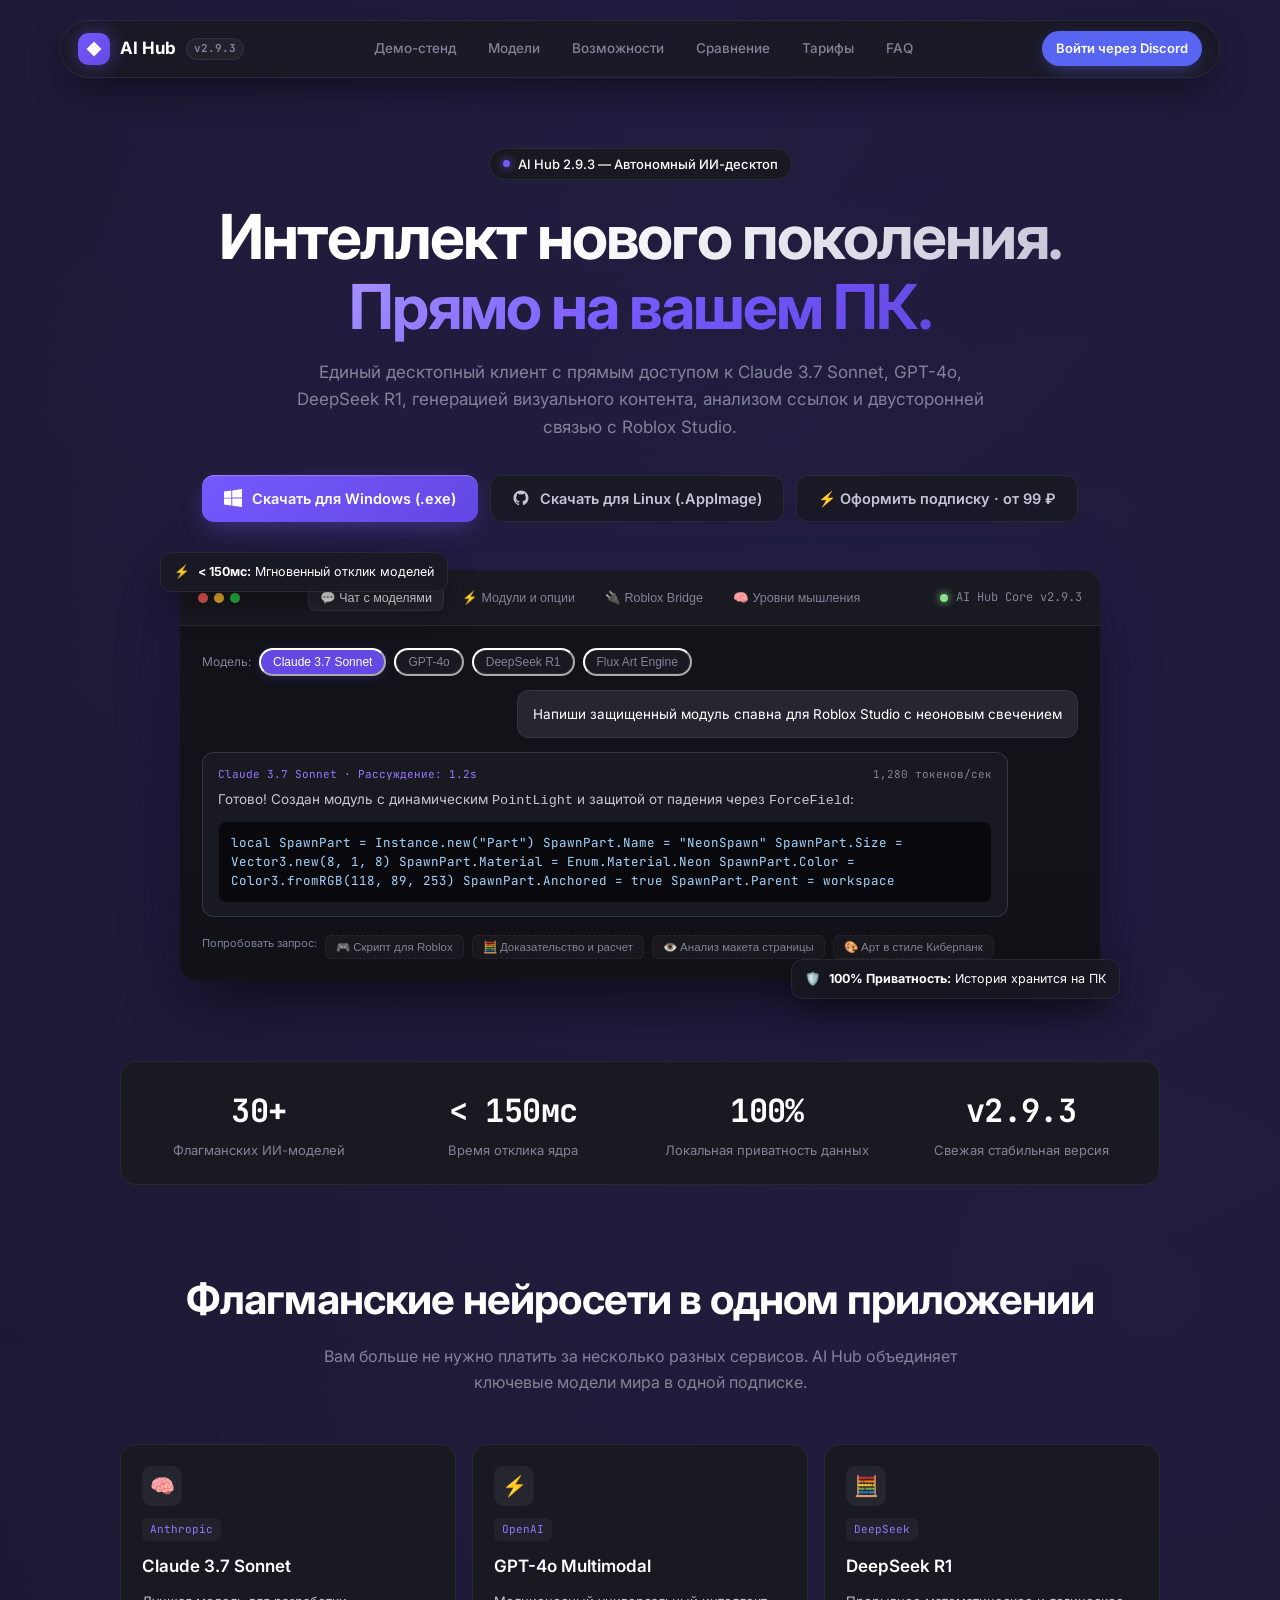
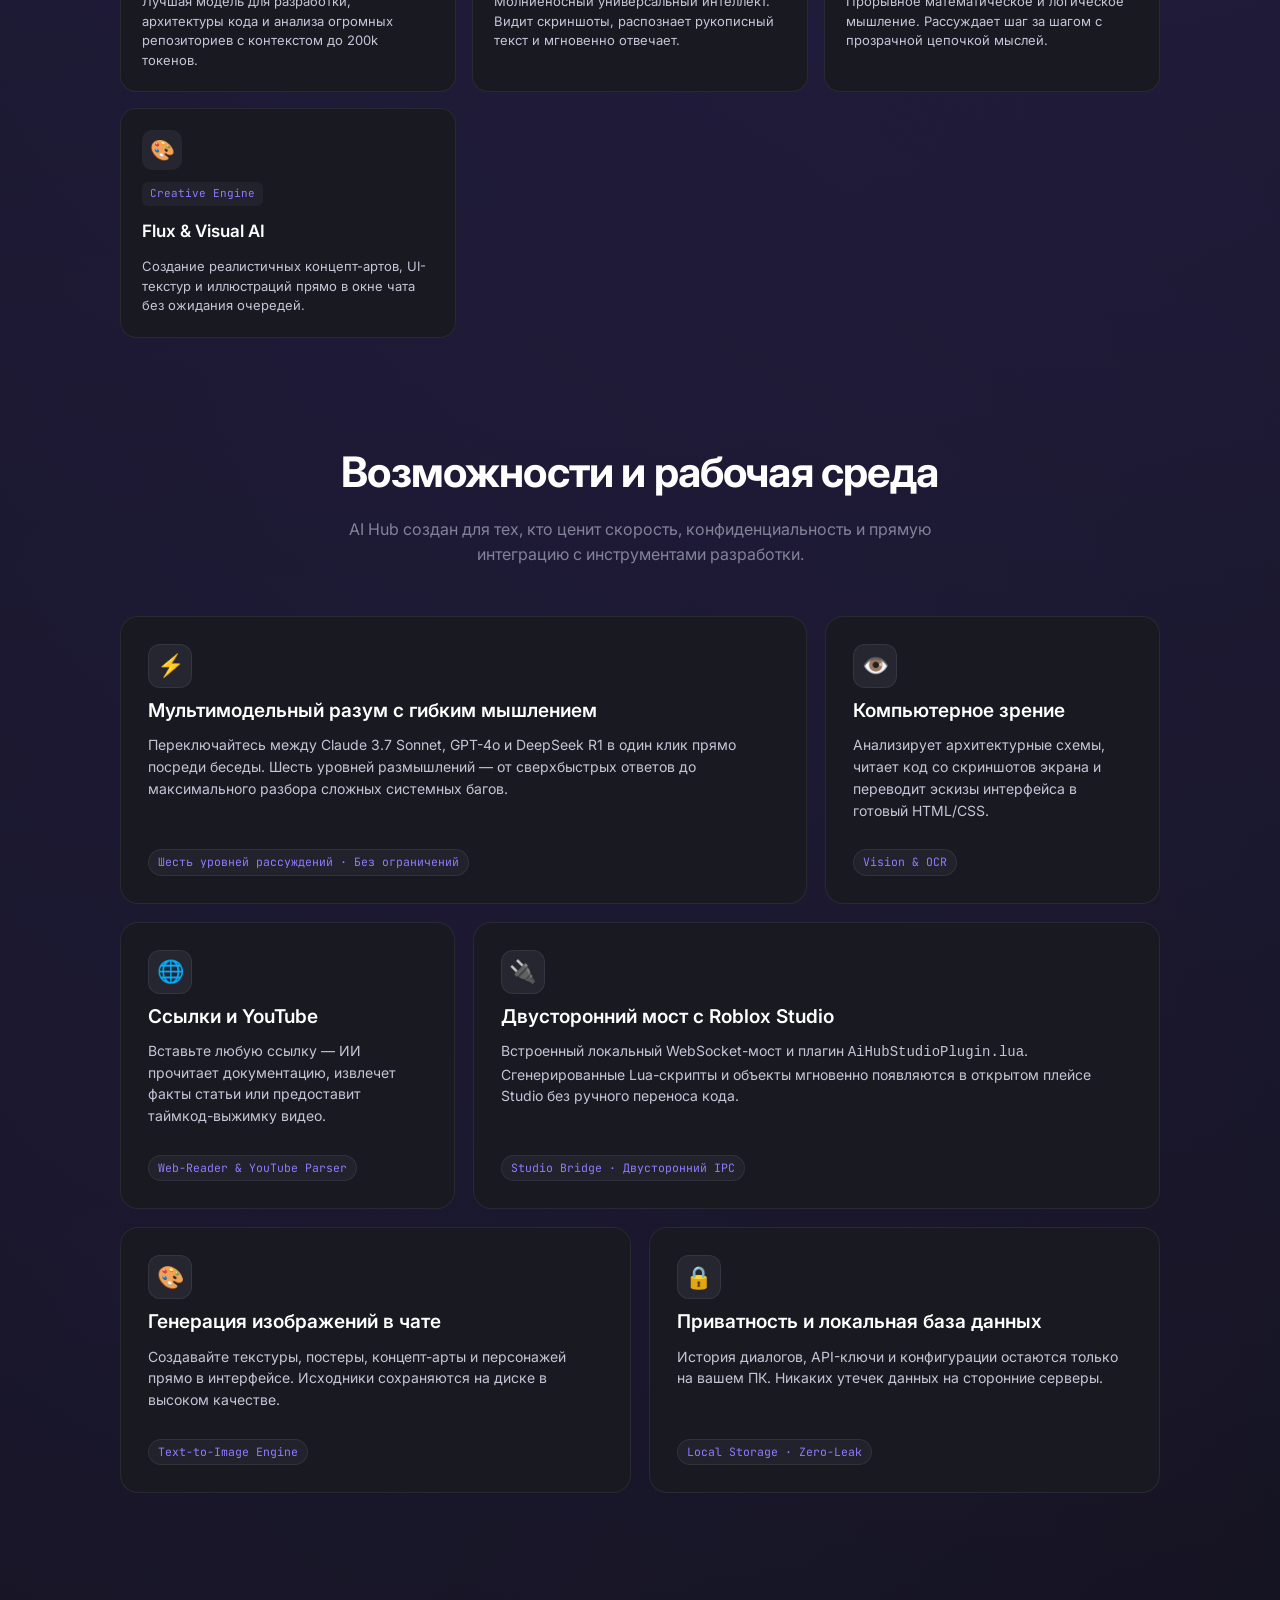
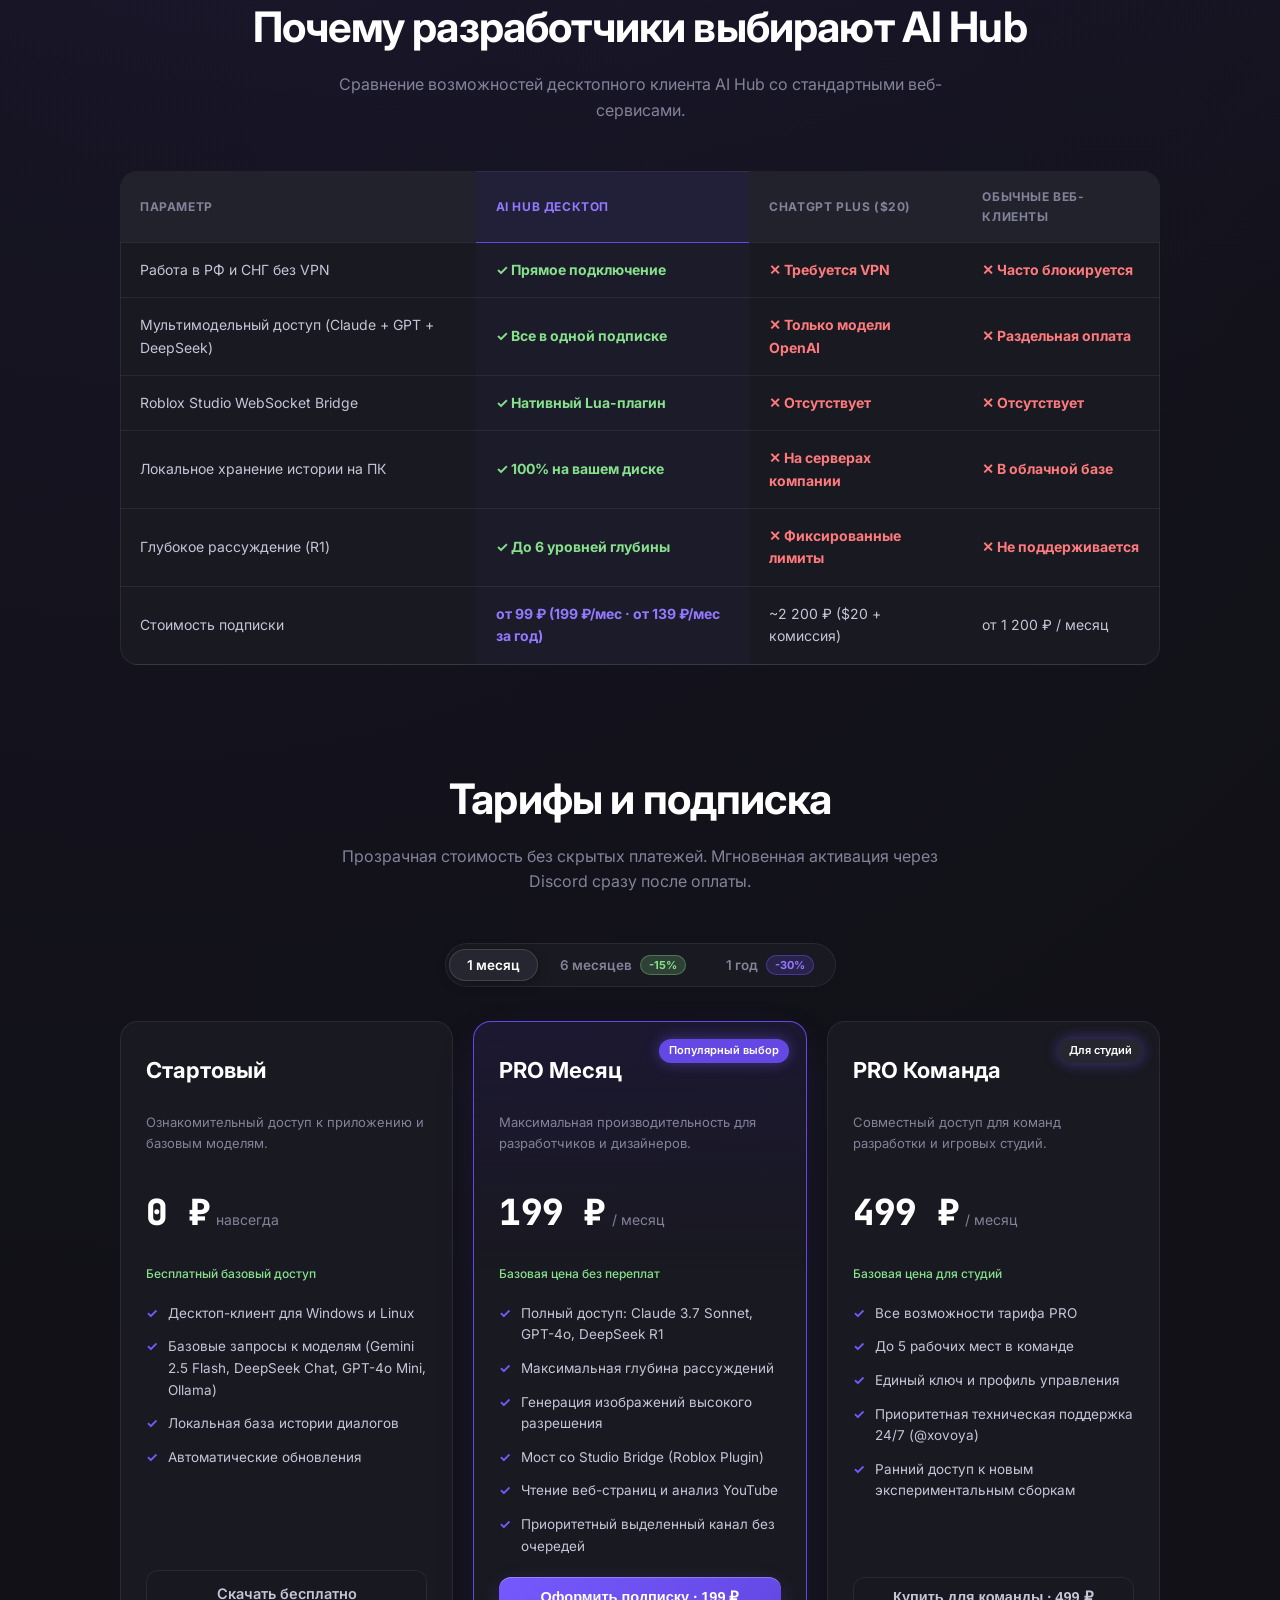
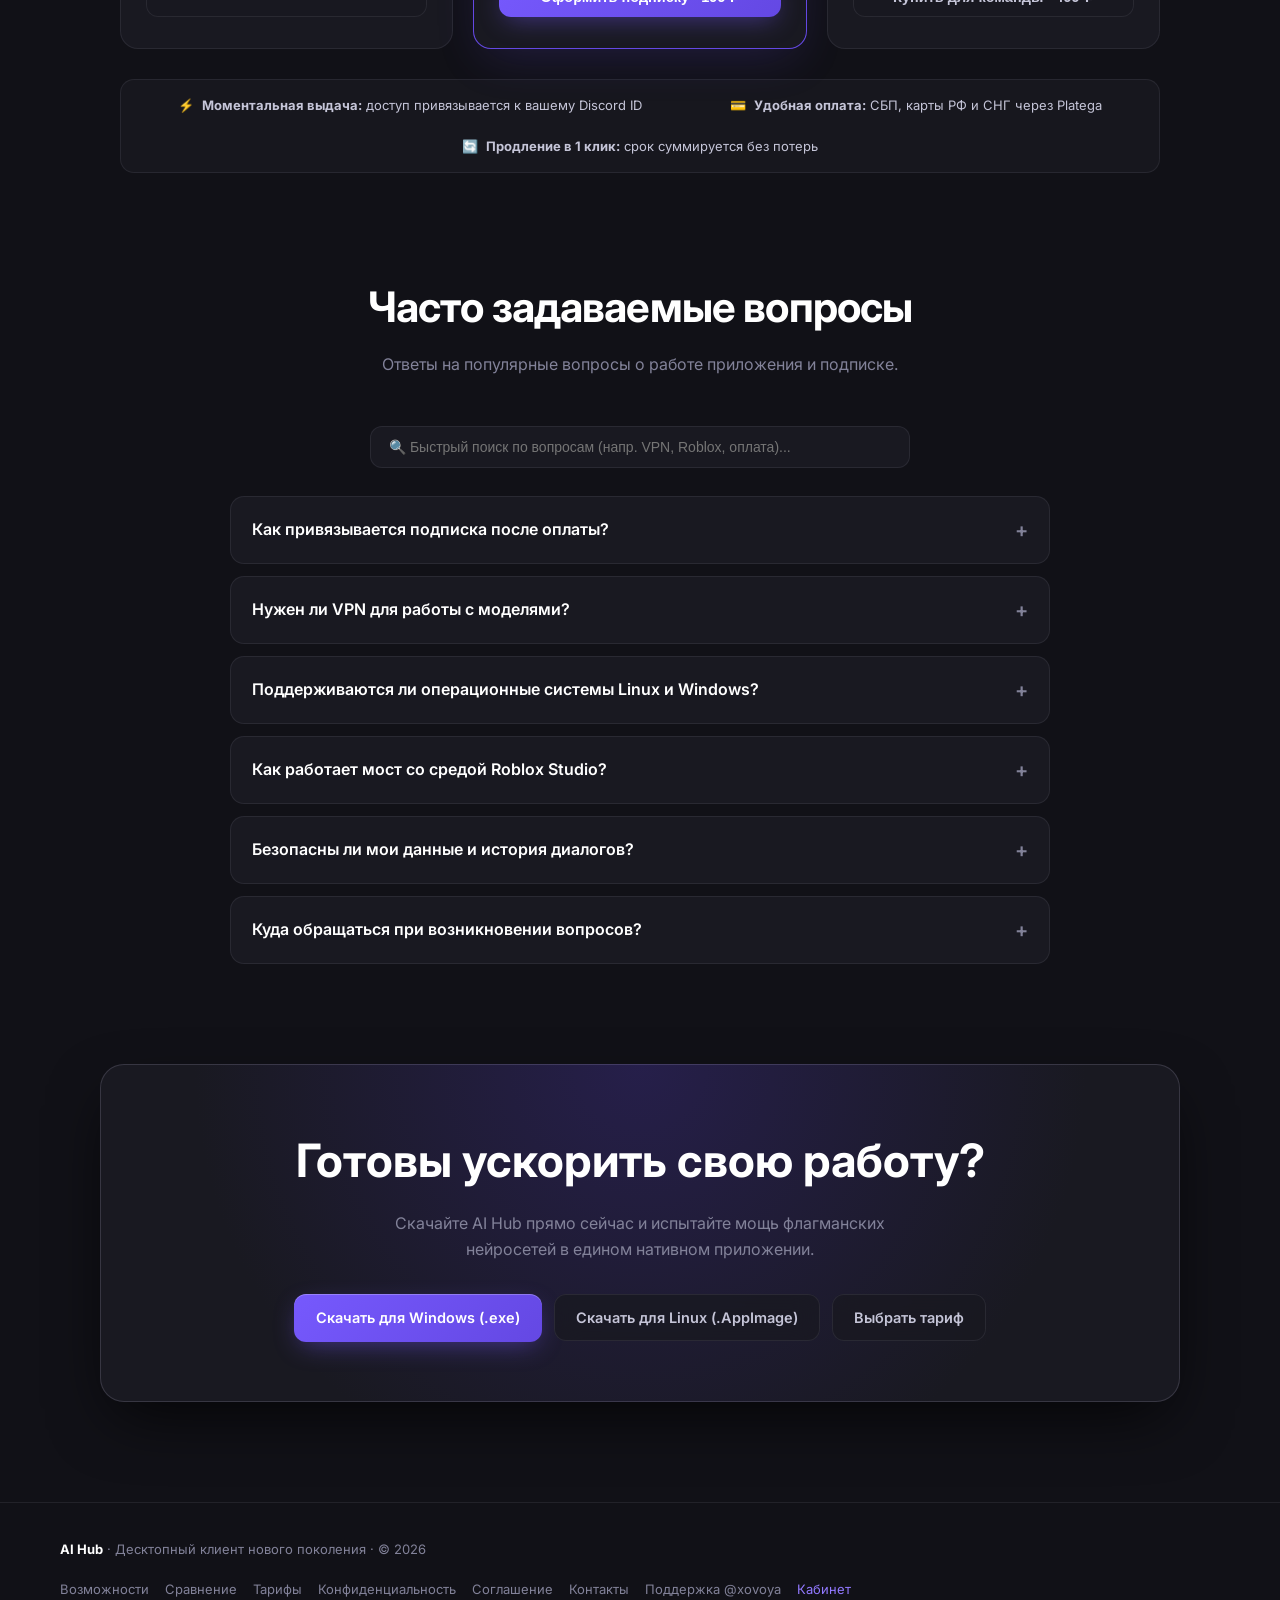
==== commit dc3a8602: "Fix: correct PLANS_CFG base prices in landing to 99, 199, 499 RUB and discounted sums" ====
--- a/index.html
+++ b/index.html
@@ -2078,9 +2078,8 @@
     } else {
       if(elBanner) elBanner.style.display = 'none';
 
-      if(elStartSum) elStartSum.textContent = '99 ₽';
-      if(elStartSubtext) elStartSubtext.textContent = 'Экспресс-доступ на пробу';
-      if(elStartBadge) elStartBadge.textContent = 'Быстрый старт';
+      if(elStartSum) elStartSum.textContent = '0 ₽';
+      if(elStartSubtext) elStartSubtext.textContent = 'Бесплатный базовый доступ';
 
       if(elProSum) elProSum.innerHTML = pro.sum;
       if(elProSubtext) elProSubtext.innerHTML = pro.subtext;
@@ -2090,7 +2089,7 @@
       if(elTeamSubtext) elTeamSubtext.innerHTML = team.subtext;
       if(elTeamBadge) elTeamBadge.textContent = 'Для студий';
 
-      setStart('<button class="landing-btn-xl" data-buy="start_week" style="width:100%">Оформить старт · 99 ₽</button>');
+      setStart('<a class="landing-btn-xl" href="#" data-dl="windows" style="width:100%;text-align:center;">Скачать бесплатно</a>');
       setBuy('<button class="landing-btn-xl landing-btn-xl--accent" data-buy="' + pro.id + '" style="width:100%">' + pro.buyText + '</button>');
       setTeam('<button class="landing-btn-xl" data-buy="' + team.id + '" style="width:100%">' + team.buyText + '</button>');
     }
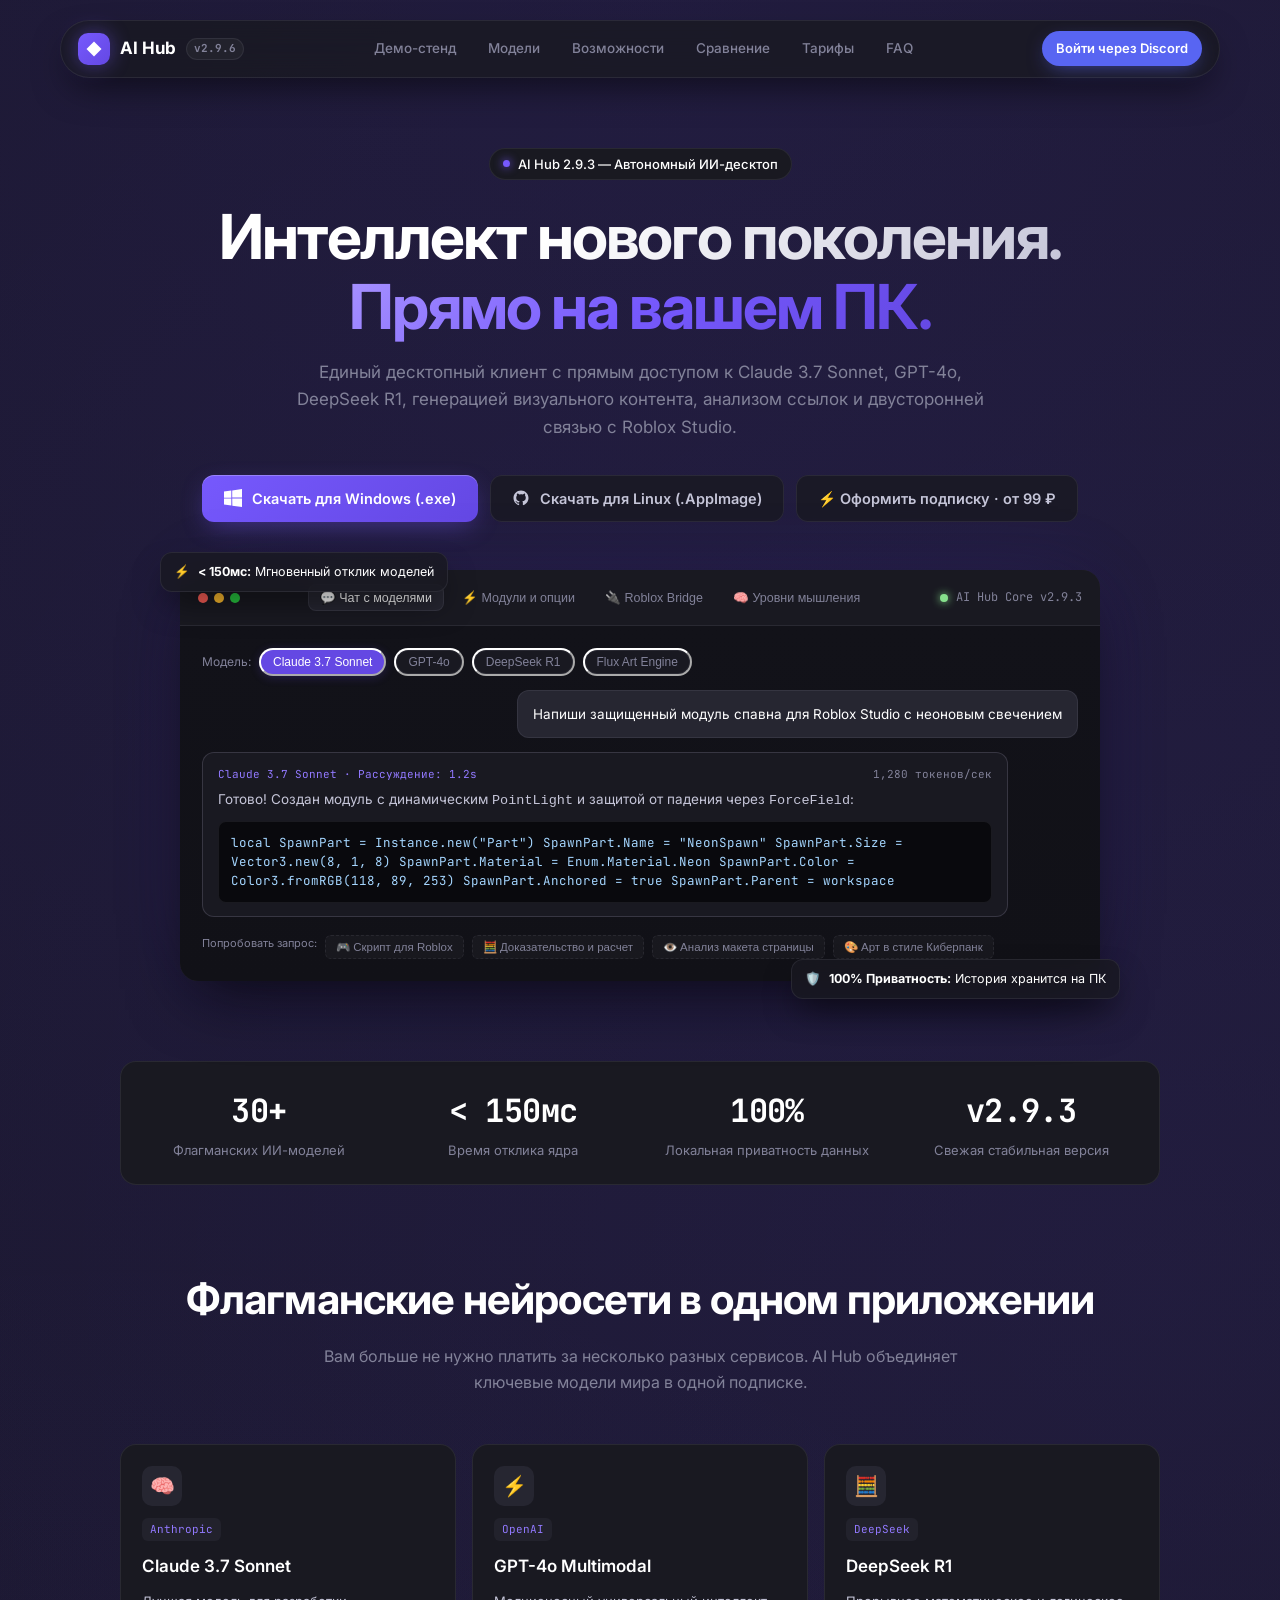
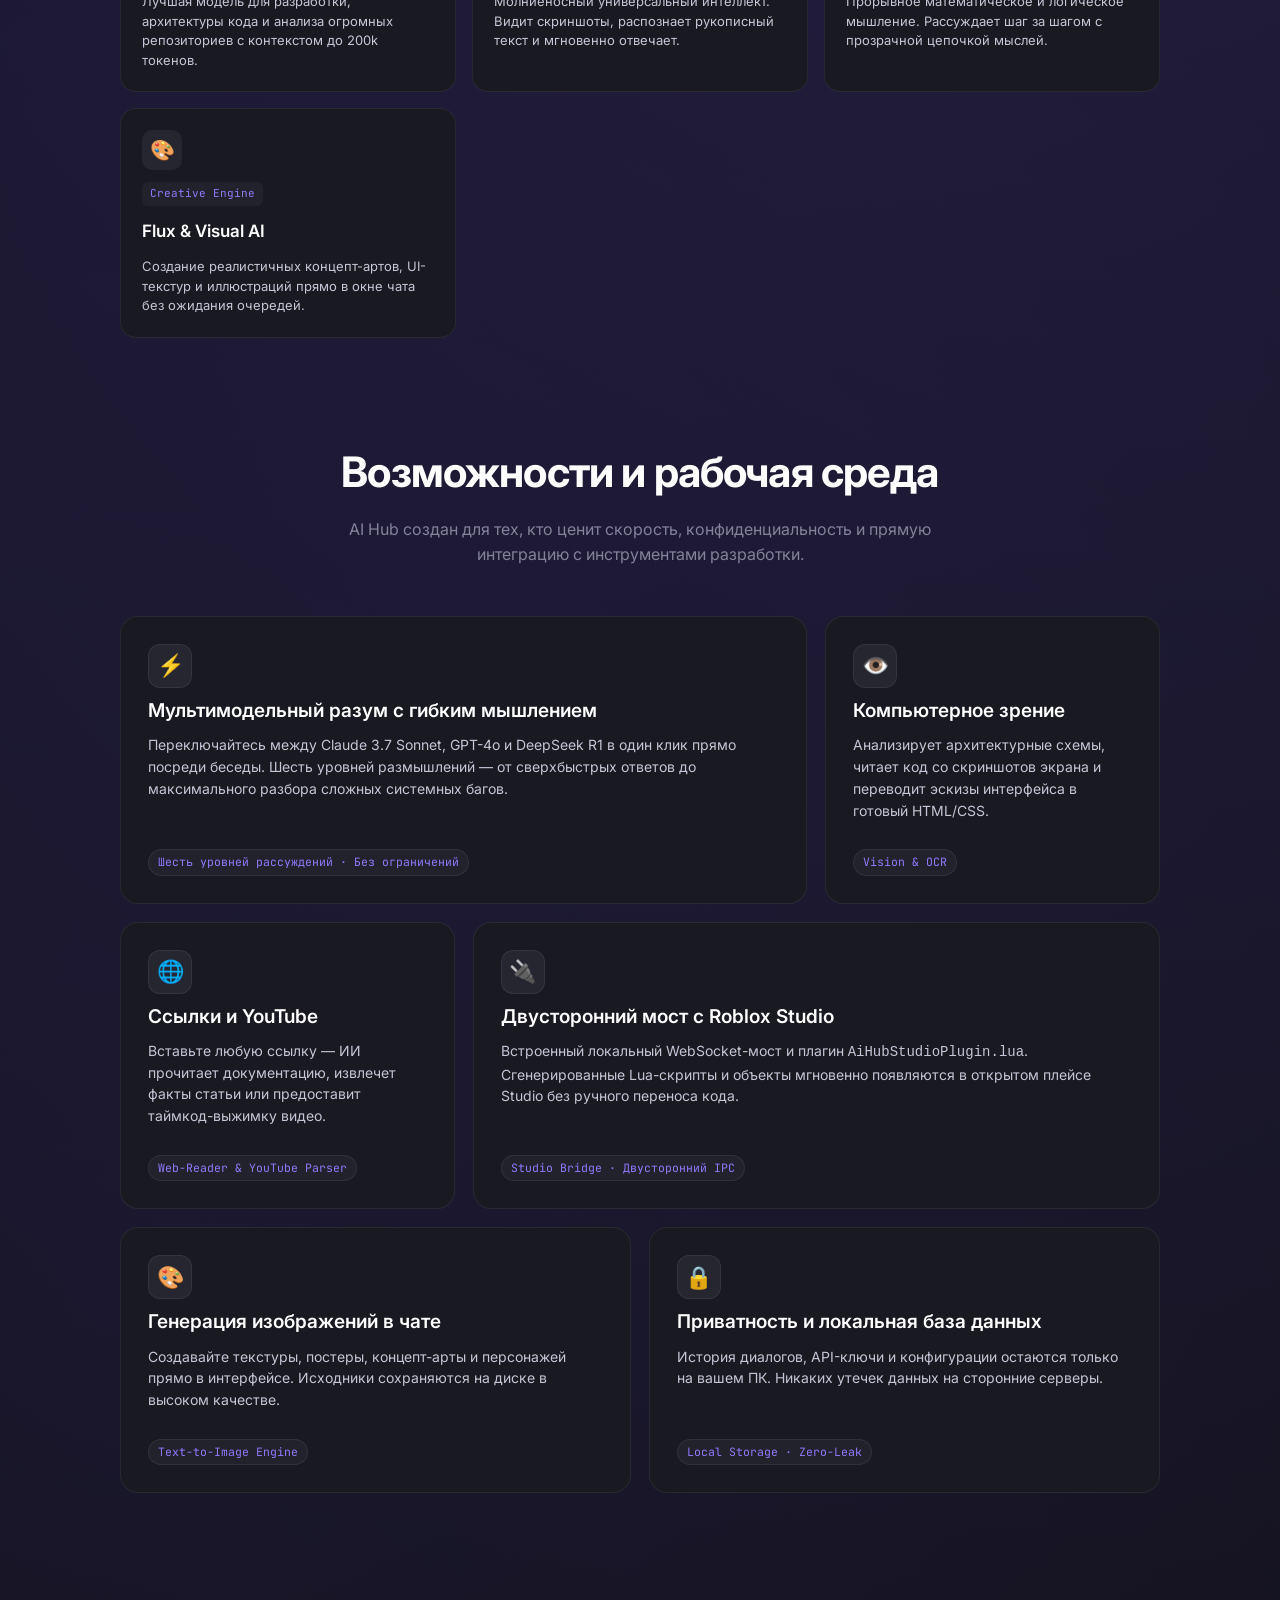
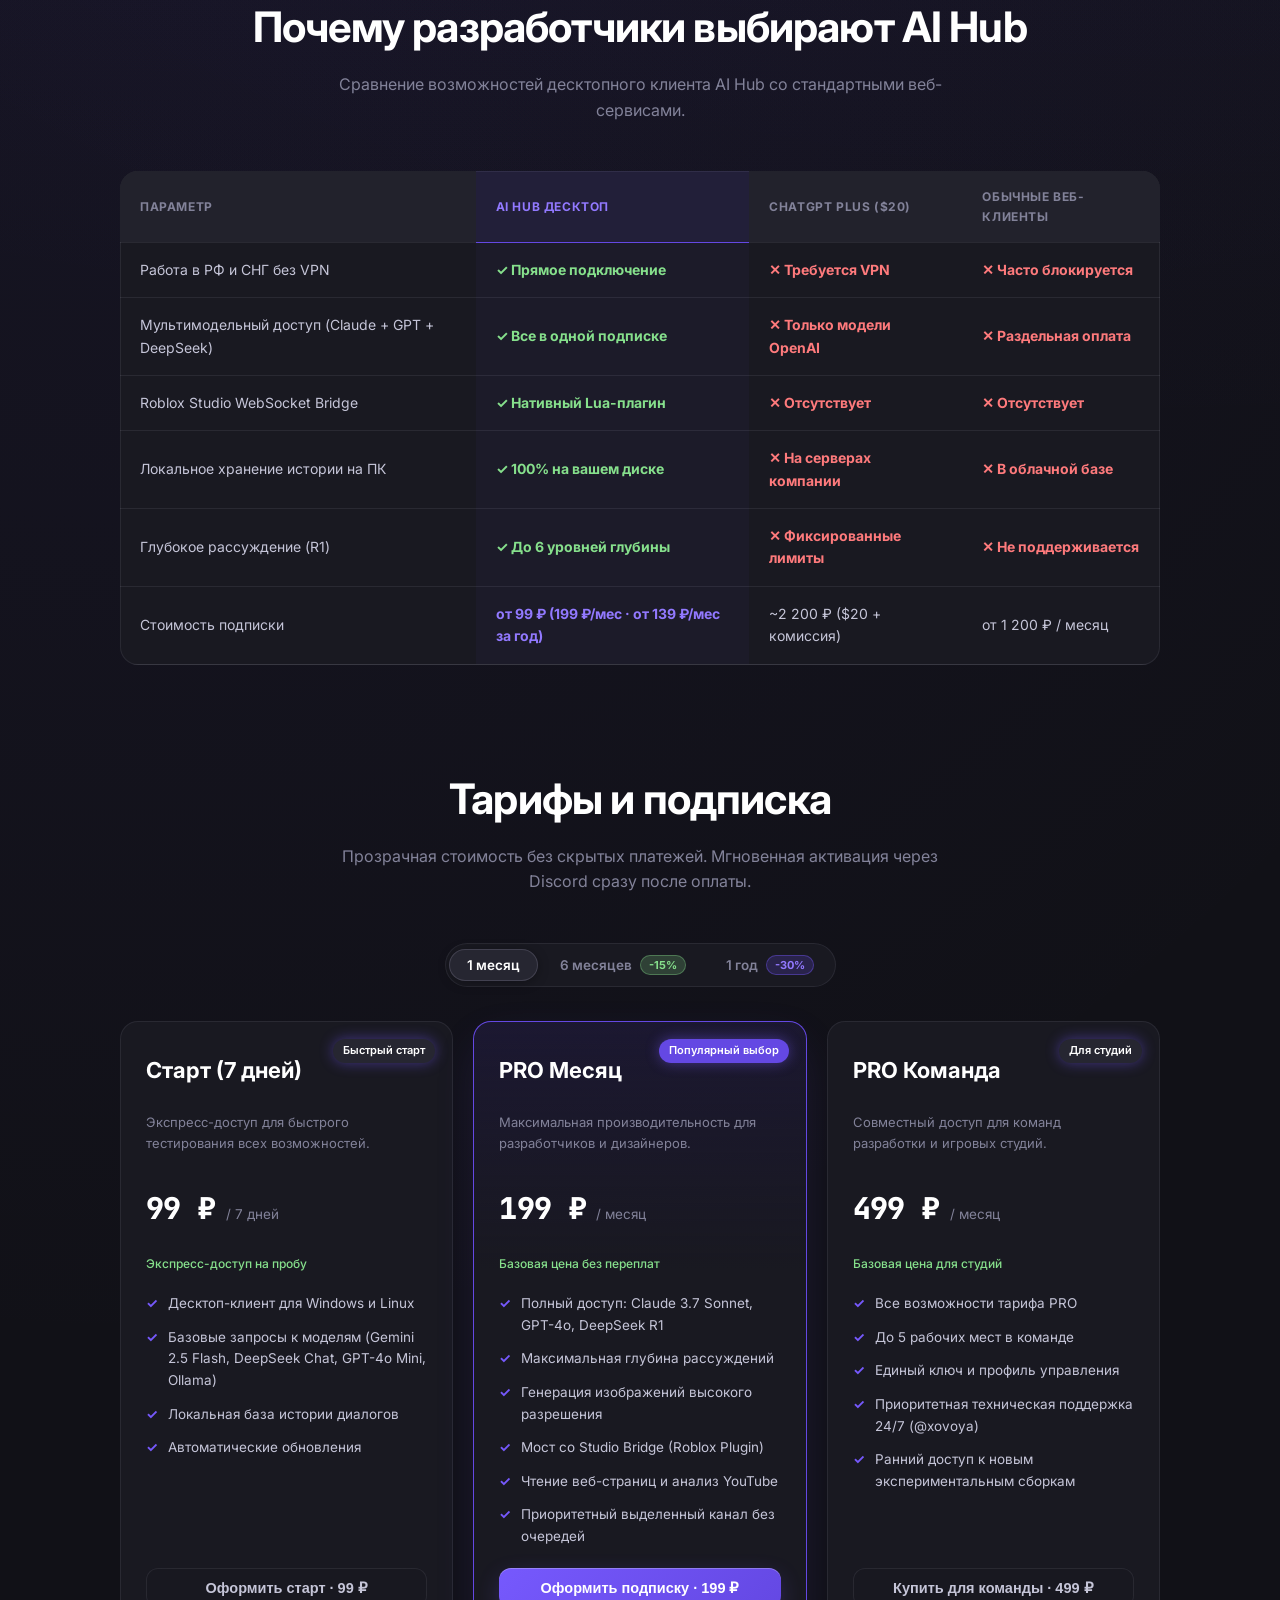
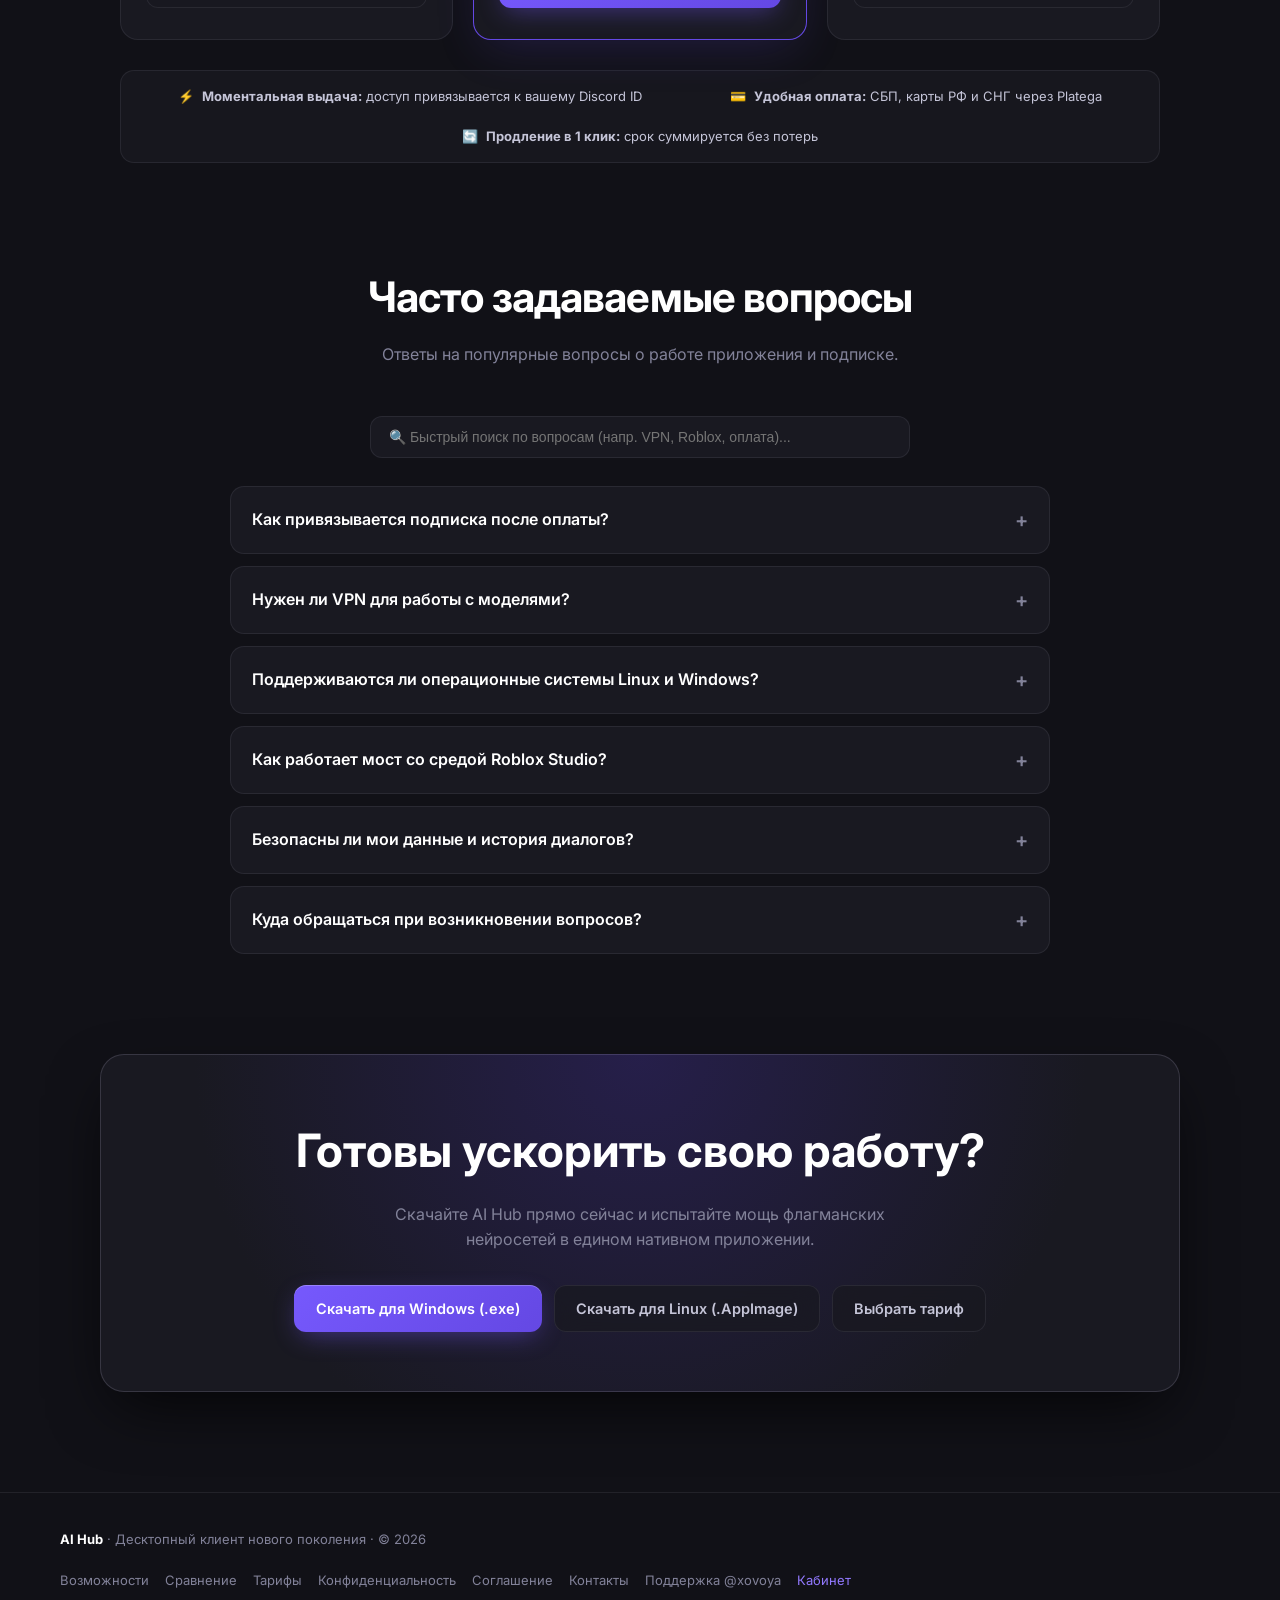
==== commit 2004b573: "Fix: prevent ruble symbol wrapping, fix static plan cards and update pricing" ====
--- a/index.html
+++ b/index.html
@@ -888,18 +888,37 @@
 .landing-plan__price{
   display:flex;
   align-items:baseline;
-  gap:6px;
+  gap:6px 10px;
   margin:10px 0;
+  flex-wrap:wrap;
+  white-space:nowrap;
 }
 .landing-plan__sum{
-  font-size:36px;
+  font-size:30px;
   font-weight:800;
   color:var(--text-title);
   letter-spacing:-0.02em;
+  white-space:nowrap;
+  display:inline-flex;
+  align-items:baseline;
+  gap:8px;
+}
+.landing-plan__oldprice{
+  color:var(--text-ghost);
+  font-size:16px;
+  font-weight:400;
+  text-decoration:line-through;
+  white-space:nowrap;
+  margin-right:2px;
+}
+.landing-plan__nowprice{
+  white-space:nowrap;
+  display:inline;
 }
 .landing-plan__period{
-  font-size:14px;
+  font-size:13.5px;
   color:var(--text-hide);
+  white-space:nowrap;
 }
 .landing-plan__features{
   list-style:none;
@@ -1100,7 +1119,7 @@
         <svg width="18" height="18" viewBox="0 0 24 24" fill="currentColor"><path d="M12 2L2 12l10 10 10-10L12 2z"/></svg>
       </div>
       <span>AI Hub</span>
-      <span class="landing-header__ver" id="brand-ver">v2.9.3</span>
+      <span class="landing-header__ver" id="brand-ver">v2.9.6</span>
     </a>
 
     <nav class="landing-header__nav">
@@ -1560,15 +1579,16 @@
     </div>
 
     <div class="landing-plans">
-      <!-- Starter Free Plan -->
+      <!-- Starter Plan -->
       <div class="landing-plan" id="card-start">
-        <h3 class="landing-plan__name">Стартовый</h3>
-        <div class="landing-plan__desc">Ознакомительный доступ к приложению и базовым моделям.</div>
+        <span class="landing-plan__badge" id="start-badge" style="background:var(--bg-surface-light-m)">Быстрый старт</span>
+        <h3 class="landing-plan__name">Старт (7 дней)</h3>
+        <div class="landing-plan__desc">Экспресс-доступ для быстрого тестирования всех возможностей.</div>
         <div class="landing-plan__price">
-          <span class="landing-plan__sum mono" id="start-sum">0 ₽</span>
-          <span class="landing-plan__period">навсегда</span>
+          <span class="landing-plan__sum mono" id="start-sum"><span class="landing-plan__nowprice">99&nbsp;₽</span></span>
+          <span class="landing-plan__period">/ 7 дней</span>
         </div>
-        <div class="landing-plan__subtext" id="start-subtext">Бесплатный базовый доступ</div>
+        <div class="landing-plan__subtext" id="start-subtext">Экспресс-доступ на пробу</div>
         <ul class="landing-plan__features">
           <li>Десктоп-клиент для Windows и Linux</li>
           <li>Базовые запросы к моделям (Gemini 2.5 Flash, DeepSeek Chat, GPT-4o Mini, Ollama)</li>
@@ -1576,9 +1596,9 @@
           <li>Автоматические обновления</li>
         </ul>
         <div id="start-slot">
-          <a class="landing-btn-xl" style="width:100%;text-align:center;" href="#" data-dl="windows">
-            Скачать бесплатно
-          </a>
+          <button class="landing-btn-xl" style="width:100%" data-buy="start_week">
+            Оформить старт · 99 ₽
+          </button>
         </div>
       </div>
 
@@ -1588,7 +1608,7 @@
         <h3 class="landing-plan__name" id="pro-title">PRO Месяц</h3>
         <div class="landing-plan__desc">Максимальная производительность для разработчиков и дизайнеров.</div>
         <div class="landing-plan__price">
-          <span class="landing-plan__sum mono" id="pro-sum">490 ₽</span>
+          <span class="landing-plan__sum mono" id="pro-sum"><span class="landing-plan__nowprice">199&nbsp;₽</span></span>
           <span class="landing-plan__period" id="pro-period">/ месяц</span>
         </div>
         <div class="landing-plan__subtext" id="pro-subtext">Базовая цена без переплат</div>
@@ -1602,7 +1622,7 @@
         </ul>
         <div id="buy-slot">
           <button class="landing-btn-xl landing-btn-xl--accent" style="width:100%" data-buy="pro_month">
-            Оформить подписку · 490 ₽
+            Оформить подписку · 199 ₽
           </button>
         </div>
       </div>
@@ -1613,7 +1633,7 @@
         <h3 class="landing-plan__name" id="team-title">PRO Команда</h3>
         <div class="landing-plan__desc">Совместный доступ для команд разработки и игровых студий.</div>
         <div class="landing-plan__price">
-          <span class="landing-plan__sum mono" id="team-sum">1 490 ₽</span>
+          <span class="landing-plan__sum mono" id="team-sum"><span class="landing-plan__nowprice">499&nbsp;₽</span></span>
           <span class="landing-plan__period" id="team-period">/ месяц</span>
         </div>
         <div class="landing-plan__subtext" id="team-subtext">Базовая цена для студий</div>
@@ -1626,7 +1646,7 @@
         </ul>
         <div id="team-slot">
           <button class="landing-btn-xl" style="width:100%" data-buy="team_month">
-            Купить для команды · 1 490 ₽
+            Купить для команды · 499 ₽
           </button>
         </div>
       </div>
@@ -1942,7 +1962,7 @@
         id: 'pro_month',
         title: 'PRO Месяц',
         basePrice: 199,
-        sum: '199 ₽',
+        sum: '199&nbsp;₽',
         period: '/ месяц',
         subtext: 'Базовая цена без переплат',
         buyText: 'Оформить подписку · 199 ₽',
@@ -1953,7 +1973,7 @@
         id: 'team_month',
         title: 'PRO Команда',
         basePrice: 499,
-        sum: '499 ₽',
+        sum: '499&nbsp;₽',
         period: '/ месяц',
         subtext: 'Базовая цена для студий',
         buyText: 'Купить для команды · 499 ₽',
@@ -1966,7 +1986,7 @@
         id: 'pro_6m',
         title: 'PRO 6 месяцев',
         basePrice: 1015,
-        sum: '<span class="landing-plan__oldprice">1 194 ₽</span> 1 015 ₽',
+        sum: '<span class="landing-plan__oldprice">1&nbsp;194&nbsp;₽</span> <span class="landing-plan__nowprice">1&nbsp;015&nbsp;₽</span>',
         period: '/ 6 месяцев',
         subtext: '⚡ ~169 ₽/мес · Экономия 179 ₽ (скидка 15%)',
         buyText: 'Оформить на 6 мес · 1 015 ₽',
@@ -1977,7 +1997,7 @@
         id: 'team_6m',
         title: 'PRO Команда 6м',
         basePrice: 2545,
-        sum: '<span class="landing-plan__oldprice">2 994 ₽</span> 2 545 ₽',
+        sum: '<span class="landing-plan__oldprice">2&nbsp;994&nbsp;₽</span> <span class="landing-plan__nowprice">2&nbsp;545&nbsp;₽</span>',
         period: '/ 6 месяцев',
         subtext: '⚡ ~424 ₽/мес · Экономия 449 ₽ (скидка 15%)',
         buyText: 'Купить на 6 мес · 2 545 ₽',
@@ -1990,7 +2010,7 @@
         id: 'pro_year',
         title: 'PRO 1 год',
         basePrice: 1670,
-        sum: '<span class="landing-plan__oldprice">2 388 ₽</span> 1 670 ₽',
+        sum: '<span class="landing-plan__oldprice">2&nbsp;388&nbsp;₽</span> <span class="landing-plan__nowprice">1&nbsp;670&nbsp;₽</span>',
         period: '/ 1 год',
         subtext: '🔥 ~139 ₽/мес · Экономия 718 ₽ (скидка 30%)',
         buyText: 'Оформить на 1 год · 1 670 ₽',
@@ -2001,7 +2021,7 @@
         id: 'team_year',
         title: 'PRO Команда 1г',
         basePrice: 4190,
-        sum: '<span class="landing-plan__oldprice">5 988 ₽</span> 4 190 ₽',
+        sum: '<span class="landing-plan__oldprice">5&nbsp;988&nbsp;₽</span> <span class="landing-plan__nowprice">4&nbsp;190&nbsp;₽</span>',
         period: '/ 1 год',
         subtext: '🔥 ~349 ₽/мес · Экономия 1 798 ₽ (скидка 30%)',
         buyText: 'Купить на 1 год · 4 190 ₽',
@@ -2051,13 +2071,18 @@
       var teamDiscountPrice = Math.round(team.basePrice * 0.98);
       var startDiscountPrice = 97; // 99 * 0.98
 
-      if(elStartSum) elStartSum.innerHTML = '<span class="landing-plan__oldprice">99 ₽</span> ' + startDiscountPrice + ' ₽';
+      var fmtProOld = pro.basePrice >= 1000 ? String(pro.basePrice).replace(/(\d+)(\d{3})/, '$1&nbsp;$2') : String(pro.basePrice);
+      var fmtProDisc = proDiscountPrice >= 1000 ? String(proDiscountPrice).replace(/(\d+)(\d{3})/, '$1&nbsp;$2') : String(proDiscountPrice);
+      var fmtTeamOld = team.basePrice >= 1000 ? String(team.basePrice).replace(/(\d+)(\d{3})/, '$1&nbsp;$2') : String(team.basePrice);
+      var fmtTeamDisc = teamDiscountPrice >= 1000 ? String(teamDiscountPrice).replace(/(\d+)(\d{3})/, '$1&nbsp;$2') : String(teamDiscountPrice);
+
+      if(elStartSum) elStartSum.innerHTML = '<span class="landing-plan__oldprice">99&nbsp;₽</span> <span class="landing-plan__nowprice">' + startDiscountPrice + '&nbsp;₽</span>';
       if(elStartSubtext) elStartSubtext.innerHTML = '⚡ Скидка 2% при смене тарифа';
 
-      if(elProSum) elProSum.innerHTML = '<span class="landing-plan__oldprice">' + pro.basePrice + ' ₽</span> ' + proDiscountPrice + ' ₽';
+      if(elProSum) elProSum.innerHTML = '<span class="landing-plan__oldprice">' + fmtProOld + '&nbsp;₽</span> <span class="landing-plan__nowprice">' + fmtProDisc + '&nbsp;₽</span>';
       if(elProSubtext) elProSubtext.innerHTML = '⚡ Спеццена для подписчиков (-2%)';
 
-      if(elTeamSum) elTeamSum.innerHTML = '<span class="landing-plan__oldprice">' + team.basePrice + ' ₽</span> ' + teamDiscountPrice + ' ₽';
+      if(elTeamSum) elTeamSum.innerHTML = '<span class="landing-plan__oldprice">' + fmtTeamOld + '&nbsp;₽</span> <span class="landing-plan__nowprice">' + fmtTeamDisc + '&nbsp;₽</span>';
       if(elTeamSubtext) elTeamSubtext.innerHTML = '⚡ Спеццена для подписчиков (-2%)';
 
       var isPro = (currentSubPlan === 'pro');
@@ -2078,8 +2103,9 @@
     } else {
       if(elBanner) elBanner.style.display = 'none';
 
-      if(elStartSum) elStartSum.textContent = '0 ₽';
-      if(elStartSubtext) elStartSubtext.textContent = 'Бесплатный базовый доступ';
+      if(elStartSum) elStartSum.innerHTML = '<span class="landing-plan__nowprice">99&nbsp;₽</span>';
+      if(elStartSubtext) elStartSubtext.textContent = 'Экспресс-доступ на пробу';
+      if(elStartBadge) elStartBadge.textContent = 'Быстрый старт';
 
       if(elProSum) elProSum.innerHTML = pro.sum;
       if(elProSubtext) elProSubtext.innerHTML = pro.subtext;
@@ -2089,7 +2115,7 @@
       if(elTeamSubtext) elTeamSubtext.innerHTML = team.subtext;
       if(elTeamBadge) elTeamBadge.textContent = 'Для студий';
 
-      setStart('<a class="landing-btn-xl" href="#" data-dl="windows" style="width:100%;text-align:center;">Скачать бесплатно</a>');
+      setStart('<button class="landing-btn-xl" data-buy="start_week" style="width:100%">Оформить старт · 99 ₽</button>');
       setBuy('<button class="landing-btn-xl landing-btn-xl--accent" data-buy="' + pro.id + '" style="width:100%">' + pro.buyText + '</button>');
       setTeam('<button class="landing-btn-xl" data-buy="' + team.id + '" style="width:100%">' + team.buyText + '</button>');
     }
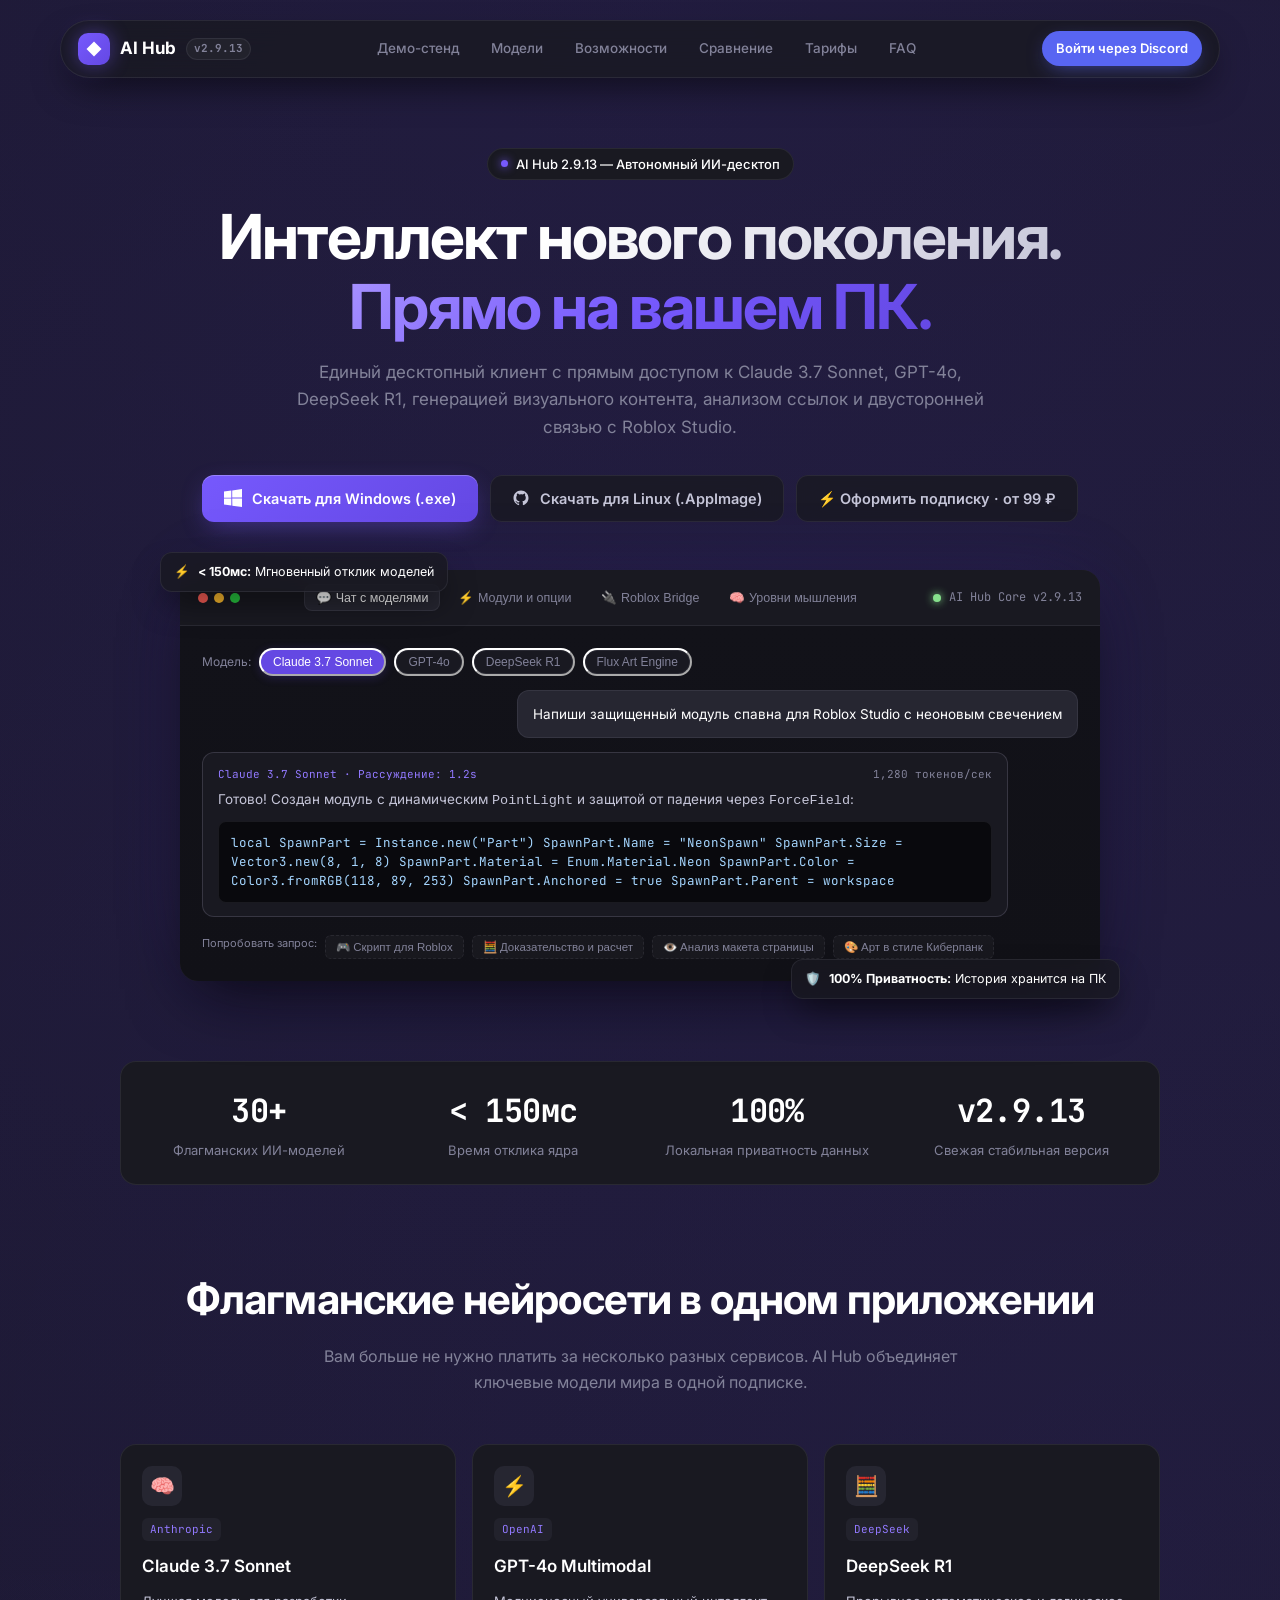
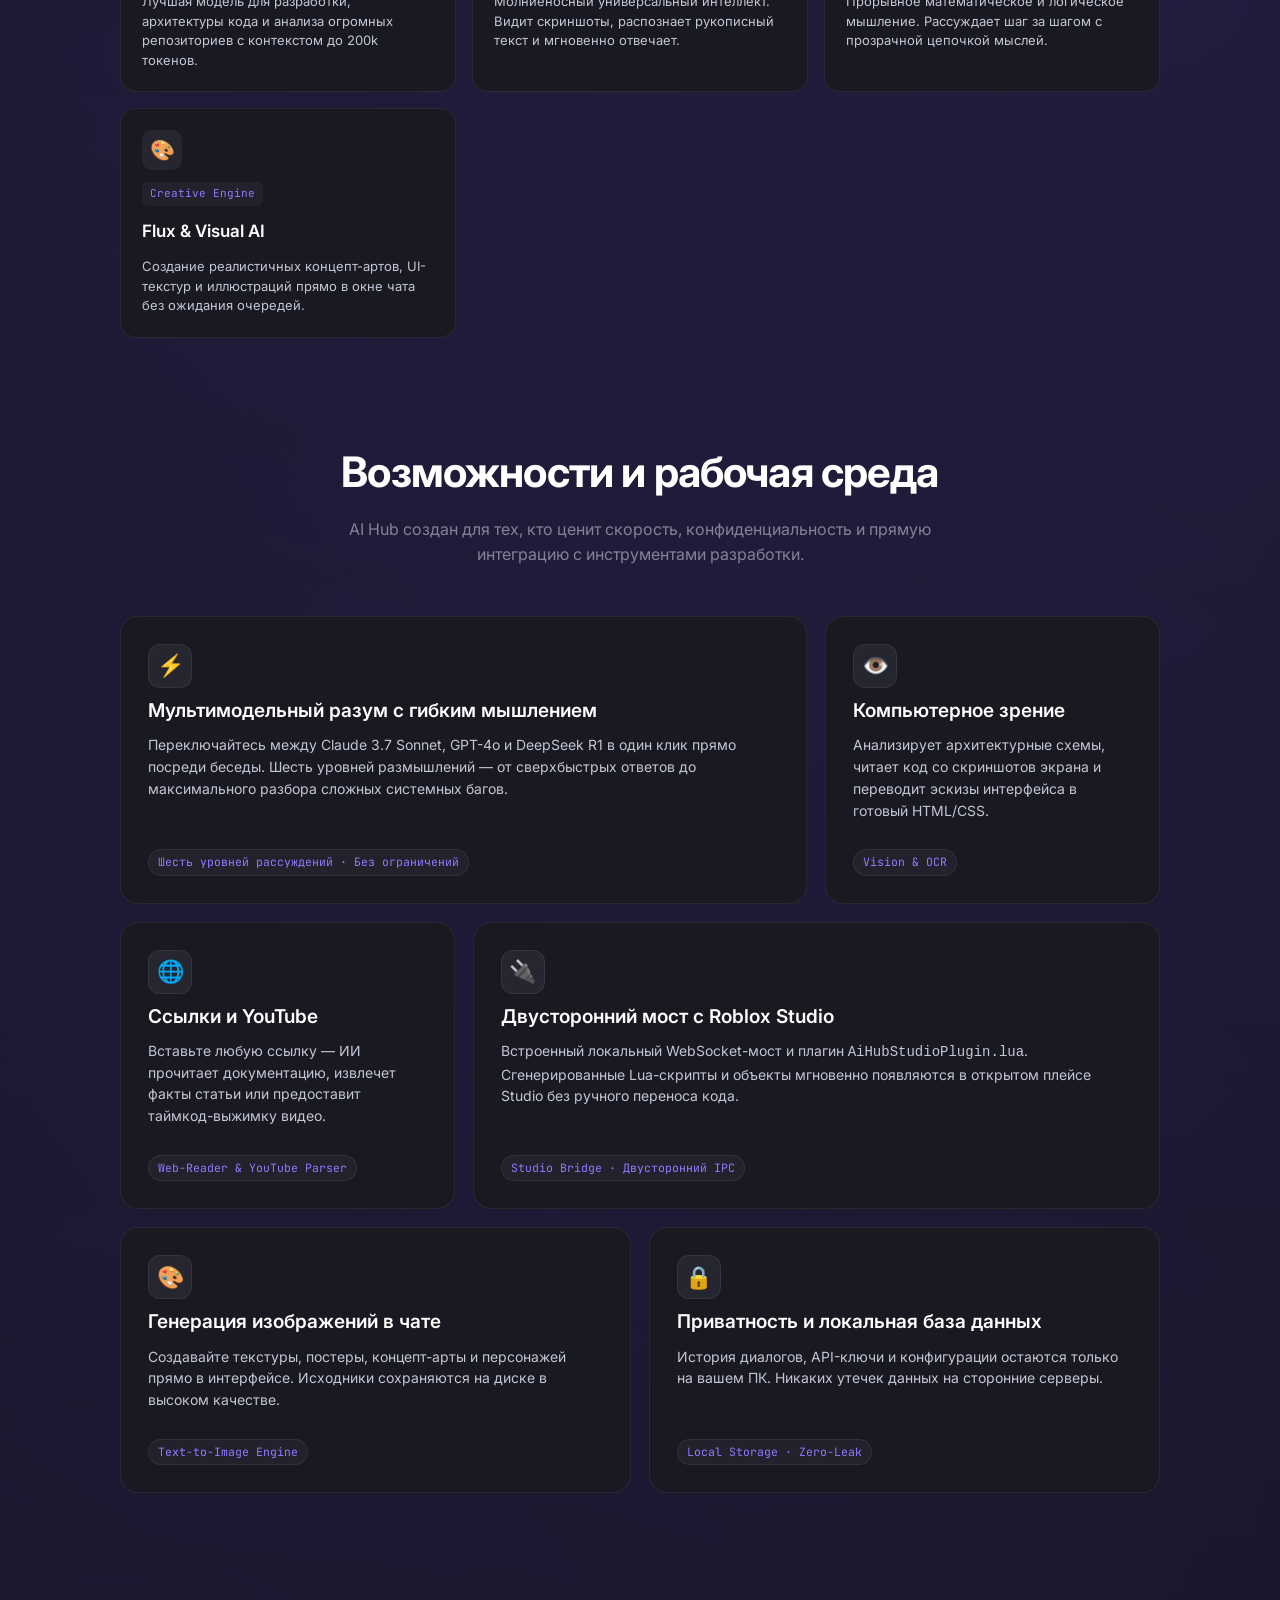
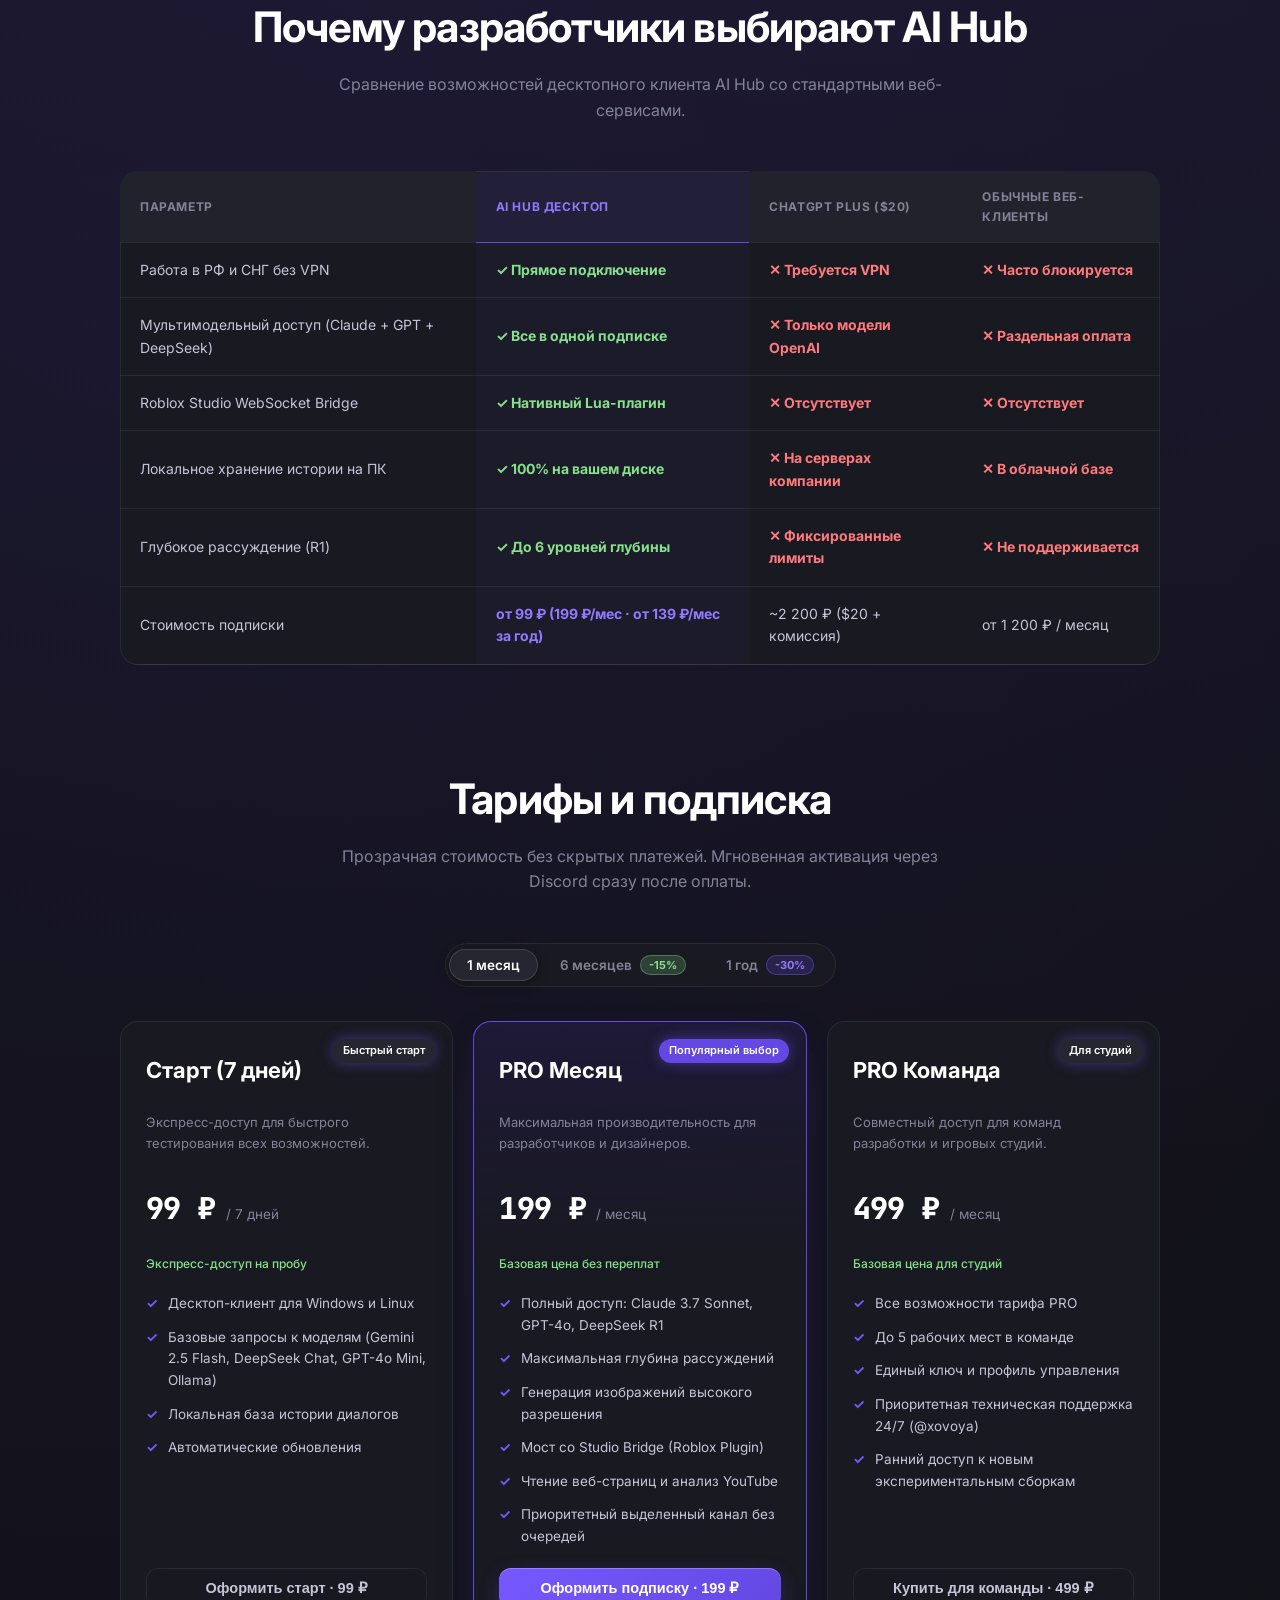
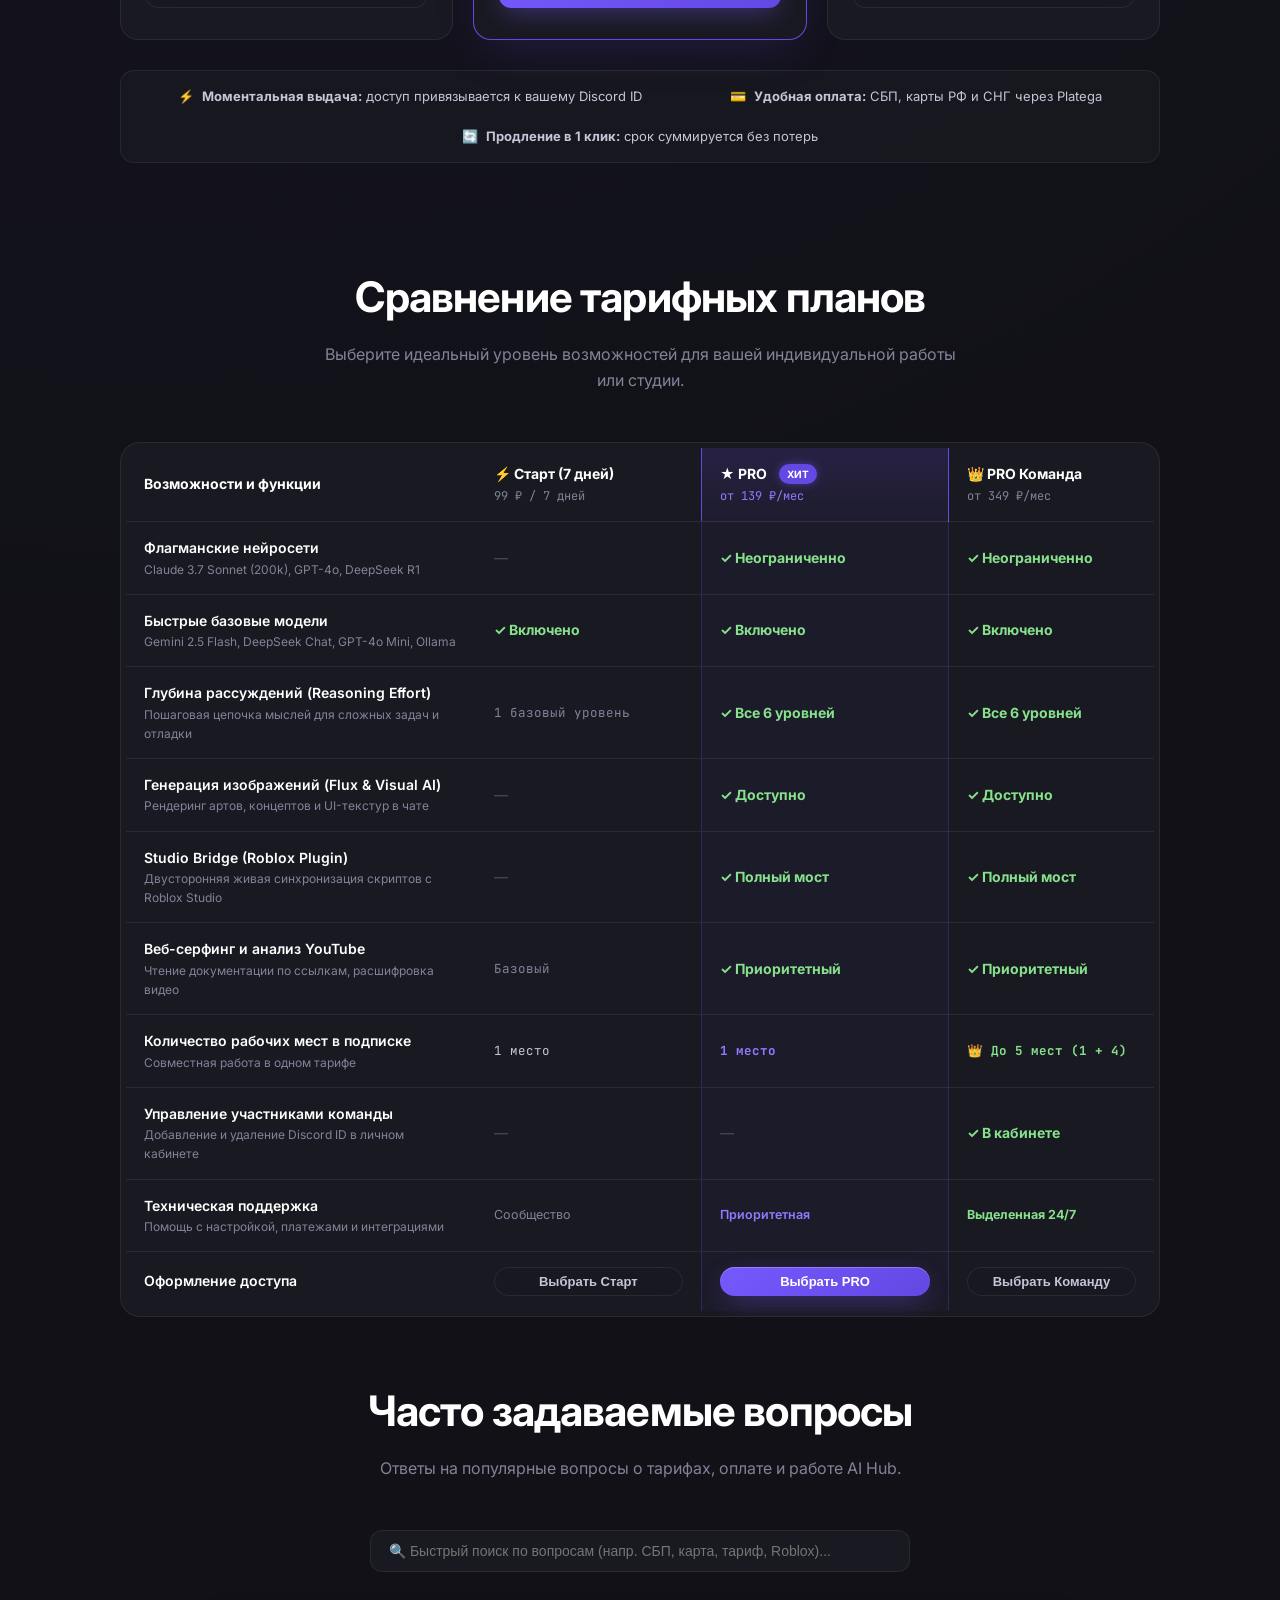
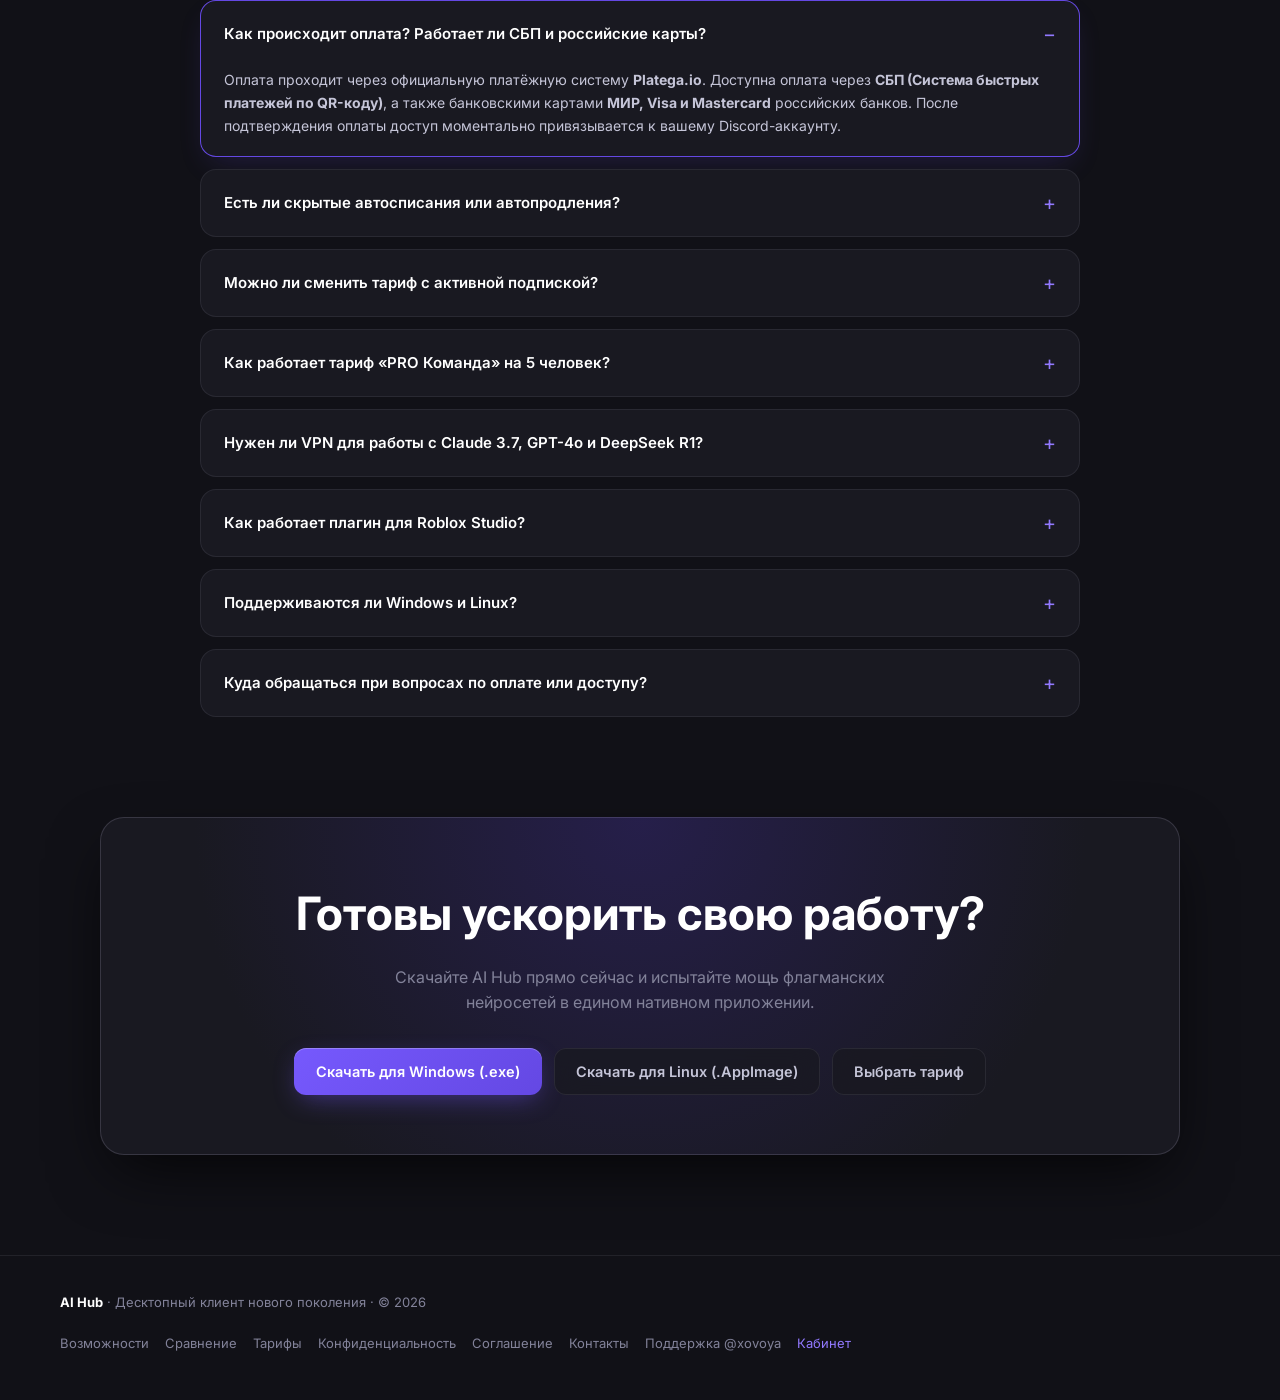
==== commit 3c637083: "Add feature comparison matrix, FAQ accordion, checkout modal with promo code & terms checkboxes, and" ====
--- a/index.html
+++ b/index.html
@@ -891,34 +891,35 @@
   gap:6px 10px;
   margin:10px 0;
   flex-wrap:wrap;
-  white-space:nowrap;
 }
 .landing-plan__sum{
   font-size:30px;
   font-weight:800;
   color:var(--text-title);
   letter-spacing:-0.02em;
-  white-space:nowrap;
+  white-space:nowrap !important;
   display:inline-flex;
   align-items:baseline;
   gap:8px;
+  flex-shrink:0;
 }
 .landing-plan__oldprice{
   color:var(--text-ghost);
   font-size:16px;
   font-weight:400;
   text-decoration:line-through;
-  white-space:nowrap;
+  white-space:nowrap !important;
   margin-right:2px;
+  display:inline-block;
 }
 .landing-plan__nowprice{
-  white-space:nowrap;
-  display:inline;
+  white-space:nowrap !important;
+  display:inline-block;
 }
 .landing-plan__period{
   font-size:13.5px;
   color:var(--text-hide);
-  white-space:nowrap;
+  white-space:nowrap !important;
 }
 .landing-plan__features{
   list-style:none;
@@ -1054,6 +1055,330 @@
   margin:0 auto 32px;
 }
 
+/* Feature Comparison Matrix */
+.compare-section{
+  margin-top:60px;
+  margin-bottom:60px;
+}
+.compare-table-wrap{
+  overflow-x:auto;
+  background:var(--bg-surface);
+  box-shadow:inset 0 0 0 1px var(--outline-3);
+  border-radius:20px;
+  padding:6px;
+  -webkit-overflow-scrolling:touch;
+}
+.compare-table{
+  width:100%;
+  border-collapse:collapse;
+  font-size:14px;
+  text-align:left;
+  min-width:680px;
+}
+.compare-table th, .compare-table td{
+  padding:15px 18px;
+  border-bottom:1px solid var(--outline-3);
+  vertical-align:middle;
+}
+.compare-table tr:last-child td{
+  border-bottom:none;
+}
+.compare-table th{
+  font-weight:700;
+  color:var(--text-title);
+  background:var(--bg-surface);
+}
+.compare-table th.col-pro{
+  background:linear-gradient(180deg, rgba(100,72,227,0.18) 0%, rgba(100,72,227,0.06) 100%);
+  border-left:1px solid var(--brand-accent);
+  border-right:1px solid var(--brand-accent);
+}
+.compare-table td.col-pro{
+  background:rgba(100,72,227,0.04);
+  border-left:1px solid rgba(100,72,227,0.3);
+  border-right:1px solid rgba(100,72,227,0.3);
+}
+.compare-badge-feat{
+  display:inline-block;
+  font-size:10px;
+  font-weight:700;
+  text-transform:uppercase;
+  background:var(--brand-accent);
+  color:#fff;
+  padding:2px 8px;
+  border-radius:999px;
+  margin-left:6px;
+  box-shadow:0 0 10px var(--brand-glow);
+}
+.check-yes{
+  color:var(--status-green);
+  font-weight:700;
+  display:inline-flex;
+  align-items:center;
+  gap:6px;
+}
+.check-no{
+  color:var(--text-ghost);
+  font-weight:500;
+}
+
+/* FAQ Accordion Styling */
+.faq-grid{
+  display:flex;
+  flex-direction:column;
+  gap:12px;
+  max-width:880px;
+  margin:0 auto;
+}
+.faq-item{
+  background:var(--bg-surface);
+  box-shadow:inset 0 0 0 1px var(--outline-3);
+  border-radius:16px;
+  overflow:hidden;
+  transition:var(--state-transition);
+}
+.faq-item:hover{
+  box-shadow:inset 0 0 0 1px var(--outline-5);
+}
+.faq-item.open{
+  box-shadow:inset 0 0 0 1px var(--brand-accent), 0 12px 30px -10px var(--brand-ghost);
+}
+.faq-q{
+  padding:18px 24px;
+  font-weight:600;
+  font-size:15px;
+  color:var(--text-title);
+  cursor:pointer;
+  display:flex;
+  justify-content:space-between;
+  align-items:center;
+  user-select:none;
+}
+.faq-q::after{
+  content:'+';
+  font-size:20px;
+  font-weight:400;
+  color:var(--brand-light);
+  transition:transform 0.2s ease;
+}
+.faq-item.open .faq-q::after{
+  content:'−';
+}
+.faq-a{
+  padding:0 24px 20px;
+  font-size:14px;
+  color:var(--text-text);
+  line-height:1.65;
+  display:none;
+}
+.faq-item.open .faq-a{
+  display:block;
+}
+
+/* Checkout Modal */
+.modal-backdrop{
+  position:fixed;
+  inset:0;
+  background:rgba(10,10,16,0.82);
+  backdrop-filter:blur(14px);
+  -webkit-backdrop-filter:blur(14px);
+  z-index:9998;
+  display:flex;
+  align-items:center;
+  justify-content:center;
+  padding:20px;
+  animation:fade-in 0.2s ease;
+}
+@keyframes fade-in{from{opacity:0}to{opacity:1}}
+.checkout-modal{
+  background:var(--bg-surface);
+  box-shadow:inset 0 0 0 1px var(--outline-5), 0 24px 60px -10px rgba(0,0,0,0.8);
+  border-radius:22px;
+  width:100%;
+  max-width:480px;
+  overflow:hidden;
+  animation:scale-in 0.22s cubic-bezier(.2,.9,.3,1.1);
+}
+@keyframes scale-in{from{opacity:0;transform:scale(0.95)}to{opacity:1;transform:scale(1)}}
+.checkout-modal__header{
+  padding:22px 24px 18px;
+  display:flex;
+  justify-content:space-between;
+  align-items:center;
+  border-bottom:1px solid var(--outline-3);
+}
+.checkout-modal__title-wrap{
+  display:flex;
+  align-items:center;
+  gap:12px;
+}
+.checkout-modal__icon{
+  width:40px;
+  height:40px;
+  border-radius:12px;
+  background:linear-gradient(135deg,var(--brand-hover),var(--brand-accent));
+  display:flex;
+  align-items:center;
+  justify-content:center;
+  font-size:20px;
+  box-shadow:0 0 18px var(--brand-glow);
+}
+.checkout-modal__title{
+  font-size:18px;
+  font-weight:700;
+  color:var(--text-title);
+  margin:0;
+}
+.checkout-modal__sub{
+  font-size:12.5px;
+  color:var(--text-hide);
+  margin-top:2px;
+}
+.checkout-modal__close{
+  background:var(--bg-surface-light-m);
+  border:none;
+  width:32px;
+  height:32px;
+  border-radius:50%;
+  color:var(--text-hide);
+  font-size:16px;
+  cursor:pointer;
+  display:flex;
+  align-items:center;
+  justify-content:center;
+  transition:var(--state-transition);
+}
+.checkout-modal__close:hover{
+  color:#fff;
+  background:var(--bg-surface-light-s);
+}
+.checkout-modal__body{
+  padding:22px 24px 26px;
+  display:flex;
+  flex-direction:column;
+  gap:18px;
+}
+.checkout-summary{
+  background:var(--bg-surface-empty);
+  box-shadow:inset 0 0 0 1px var(--outline-3);
+  border-radius:14px;
+  padding:14px 18px;
+  display:flex;
+  flex-direction:column;
+  gap:8px;
+  font-size:13.5px;
+}
+.checkout-summary__row{
+  display:flex;
+  justify-content:space-between;
+  align-items:center;
+  color:var(--text-text);
+}
+.checkout-summary__divider{
+  height:1px;
+  background:var(--outline-3);
+  margin:4px 0;
+}
+.checkout-summary__total{
+  display:flex;
+  justify-content:space-between;
+  align-items:center;
+  font-size:16px;
+  font-weight:700;
+  color:var(--text-title);
+}
+.checkout-summary__total-val{
+  font-size:22px;
+  color:var(--brand-light);
+}
+.checkout-promo{
+  display:flex;
+  flex-direction:column;
+  gap:6px;
+}
+.checkout-promo__label{
+  font-size:12.5px;
+  font-weight:600;
+  color:var(--text-hide);
+}
+.checkout-promo__field{
+  display:flex;
+  gap:8px;
+}
+.checkout-promo__input{
+  flex:1;
+  background:var(--bg-surface-empty);
+  border:1px solid var(--outline-4);
+  border-radius:10px;
+  padding:10px 14px;
+  color:var(--text-title);
+  font-size:13.5px;
+  font-family:var(--fm);
+  text-transform:uppercase;
+  transition:var(--state-transition);
+}
+.checkout-promo__input:focus{
+  outline:none;
+  border-color:var(--brand-accent);
+  box-shadow:0 0 0 3px var(--brand-ghost);
+}
+.checkout-promo__msg{
+  font-size:12px;
+  padding:4px 2px;
+}
+.checkout-promo__msg.ok{color:var(--status-green)}
+.checkout-promo__msg.err{color:var(--status-red)}
+.checkout-agreements{
+  display:flex;
+  flex-direction:column;
+  gap:10px;
+  padding:4px 0;
+}
+.checkout-checkbox-label{
+  display:flex;
+  align-items:flex-start;
+  gap:10px;
+  font-size:12.5px;
+  color:var(--text-text);
+  line-height:1.45;
+  cursor:pointer;
+  user-select:none;
+}
+.checkout-checkbox{
+  width:16px;
+  height:16px;
+  margin-top:2px;
+  accent-color:var(--brand-accent);
+  cursor:pointer;
+  flex-shrink:0;
+}
+.checkout-link{
+  color:var(--brand-light);
+  text-decoration:underline;
+  text-underline-offset:2px;
+}
+.checkout-link:hover{
+  color:#fff;
+}
+.checkout-pay-btn{
+  width:100%;
+  padding:15px;
+  font-size:15px;
+  justify-content:center;
+}
+.checkout-pay-btn:disabled{
+  opacity:0.4;
+  cursor:not-allowed;
+  pointer-events:none;
+  box-shadow:none;
+}
+.checkout-hint{
+  font-size:11.5px;
+  color:var(--text-hide);
+  line-height:1.5;
+  text-align:center;
+}
+
 /* Toast Notifications */
 .pv-toasts{
   position:fixed;
@@ -1119,7 +1444,7 @@
         <svg width="18" height="18" viewBox="0 0 24 24" fill="currentColor"><path d="M12 2L2 12l10 10 10-10L12 2z"/></svg>
       </div>
       <span>AI Hub</span>
-      <span class="landing-header__ver" id="brand-ver">v2.9.6</span>
+      <span class="landing-header__ver" id="brand-ver">v2.9.13</span>
     </a>
 
     <nav class="landing-header__nav">
@@ -1144,7 +1469,7 @@
   <section class="landing-hero" id="top">
     <div class="landing-badge">
       <span class="dot"></span>
-      <span>AI Hub 2.9.3 — Автономный ИИ-десктоп</span>
+      <span>AI Hub 2.9.13 — Автономный ИИ-десктоп</span>
     </div>
 
     <h1 class="landing-hero__title">
@@ -1201,7 +1526,7 @@
 
           <div class="landing-panel__user">
             <span class="landing-panel__user-dot"></span>
-            <span class="mono">AI Hub Core v2.9.3</span>
+            <span class="mono">AI Hub Core v2.9.13</span>
           </div>
         </div>
 
@@ -1342,7 +1667,7 @@
         <div class="landing-stats__label">Локальная приватность данных</div>
       </div>
       <div class="landing-stats__item">
-        <div class="landing-stats__value mono">v2.9.3</div>
+        <div class="landing-stats__value mono">v2.9.13</div>
         <div class="landing-stats__label">Свежая стабильная версия</div>
       </div>
     </div>
@@ -1574,7 +1899,7 @@
       <div style="display:inline-flex;align-items:center;flex-wrap:wrap;justify-content:center;gap:10px;padding:8px 20px;border-radius:999px;background:var(--bg-surface);box-shadow:inset 0 0 0 1px var(--brand-accent), 0 8px 24px -6px var(--brand-ghost);font-size:13.5px">
         <span style="color:var(--status-green)">✓</span>
         <span>Ваш текущий тариф: <b id="banner-plan-title" style="color:var(--brand-light)">PRO Месяц</b> (<span id="banner-plan-remaining">осталось 28 дн.</span>)</span>
-        <span style="padding:2px 8px;border-radius:999px;background:var(--status-green-20);color:var(--status-green);font-size:11px;font-weight:700">Скидка -2% на переключение и продление</span>
+        <span style="padding:2px 8px;border-radius:999px;background:var(--status-green-20);color:var(--status-green);font-size:11px;font-weight:700">Скидка -10% на переключение и продление</span>
       </div>
     </div>
 
@@ -1669,57 +1994,207 @@
     </div>
   </section>
 
-  <!-- FAQ Section with Search -->
+  <!-- Feature Comparison Matrix Section (Item 1) -->
+  <section class="landing-section compare-section" id="compare">
+    <div class="landing-head">
+      <h2 class="landing-head__title">Сравнение тарифных планов</h2>
+      <p class="landing-head__text">Выберите идеальный уровень возможностей для вашей индивидуальной работы или студии.</p>
+    </div>
+
+    <div class="compare-table-wrap">
+      <table class="compare-table">
+        <thead>
+          <tr>
+            <th class="col-feature">Возможности и функции</th>
+            <th style="width:22%">
+              <div>⚡ Старт (7 дней)</div>
+              <div class="mono" style="font-size:12px;color:var(--text-hide);font-weight:400;margin-top:2px">99 ₽ / 7 дней</div>
+            </th>
+            <th class="col-pro" style="width:24%">
+              <div style="display:flex;align-items:center;gap:6px">
+                <span>★ PRO</span>
+                <span class="compare-badge-feat">ХИТ</span>
+              </div>
+              <div class="mono" style="font-size:12px;color:var(--brand-light);font-weight:400;margin-top:2px">от 139 ₽/мес</div>
+            </th>
+            <th style="width:20%">
+              <div>👑 PRO Команда</div>
+              <div class="mono" style="font-size:12px;color:var(--text-hide);font-weight:400;margin-top:2px">от 349 ₽/мес</div>
+            </th>
+          </tr>
+        </thead>
+        <tbody>
+          <tr>
+            <td>
+              <div style="font-weight:600;color:var(--text-title)">Флагманские нейросети</div>
+              <div style="font-size:12px;color:var(--text-hide)">Claude 3.7 Sonnet (200k), GPT-4o, DeepSeek R1</div>
+            </td>
+            <td><span class="check-no">—</span></td>
+            <td class="col-pro"><span class="check-yes">✓ Неограниченно</span></td>
+            <td><span class="check-yes">✓ Неограниченно</span></td>
+          </tr>
+          <tr>
+            <td>
+              <div style="font-weight:600;color:var(--text-title)">Быстрые базовые модели</div>
+              <div style="font-size:12px;color:var(--text-hide)">Gemini 2.5 Flash, DeepSeek Chat, GPT-4o Mini, Ollama</div>
+            </td>
+            <td><span class="check-yes">✓ Включено</span></td>
+            <td class="col-pro"><span class="check-yes">✓ Включено</span></td>
+            <td><span class="check-yes">✓ Включено</span></td>
+          </tr>
+          <tr>
+            <td>
+              <div style="font-weight:600;color:var(--text-title)">Глубина рассуждений (Reasoning Effort)</div>
+              <div style="font-size:12px;color:var(--text-hide)">Пошаговая цепочка мыслей для сложных задач и отладки</div>
+            </td>
+            <td class="mono" style="font-size:12.5px;color:var(--text-hide)">1 базовый уровень</td>
+            <td class="col-pro"><span class="check-yes">✓ Все 6 уровней</span></td>
+            <td><span class="check-yes">✓ Все 6 уровней</span></td>
+          </tr>
+          <tr>
+            <td>
+              <div style="font-weight:600;color:var(--text-title)">Генерация изображений (Flux & Visual AI)</div>
+              <div style="font-size:12px;color:var(--text-hide)">Рендеринг артов, концептов и UI-текстур в чате</div>
+            </td>
+            <td><span class="check-no">—</span></td>
+            <td class="col-pro"><span class="check-yes">✓ Доступно</span></td>
+            <td><span class="check-yes">✓ Доступно</span></td>
+          </tr>
+          <tr>
+            <td>
+              <div style="font-weight:600;color:var(--text-title)">Studio Bridge (Roblox Plugin)</div>
+              <div style="font-size:12px;color:var(--text-hide)">Двусторонняя живая синхронизация скриптов с Roblox Studio</div>
+            </td>
+            <td><span class="check-no">—</span></td>
+            <td class="col-pro"><span class="check-yes">✓ Полный мост</span></td>
+            <td><span class="check-yes">✓ Полный мост</span></td>
+          </tr>
+          <tr>
+            <td>
+              <div style="font-weight:600;color:var(--text-title)">Веб-серфинг и анализ YouTube</div>
+              <div style="font-size:12px;color:var(--text-hide)">Чтение документации по ссылкам, расшифровка видео</div>
+            </td>
+            <td class="mono" style="font-size:12.5px;color:var(--text-hide)">Базовый</td>
+            <td class="col-pro"><span class="check-yes">✓ Приоритетный</span></td>
+            <td><span class="check-yes">✓ Приоритетный</span></td>
+          </tr>
+          <tr>
+            <td>
+              <div style="font-weight:600;color:var(--text-title)">Количество рабочих мест в подписке</div>
+              <div style="font-size:12px;color:var(--text-hide)">Совместная работа в одном тарифе</div>
+            </td>
+            <td class="mono" style="font-size:12.5px">1 место</td>
+            <td class="col-pro mono" style="font-size:12.5px;font-weight:700;color:var(--brand-light)">1 место</td>
+            <td class="mono" style="font-size:12.5px;font-weight:700;color:var(--status-green)">👑 До 5 мест (1 + 4)</td>
+          </tr>
+          <tr>
+            <td>
+              <div style="font-weight:600;color:var(--text-title)">Управление участниками команды</div>
+              <div style="font-size:12px;color:var(--text-hide)">Добавление и удаление Discord ID в личном кабинете</div>
+            </td>
+            <td><span class="check-no">—</span></td>
+            <td class="col-pro"><span class="check-no">—</span></td>
+            <td><span class="check-yes">✓ В кабинете</span></td>
+          </tr>
+          <tr>
+            <td>
+              <div style="font-weight:600;color:var(--text-title)">Техническая поддержка</div>
+              <div style="font-size:12px;color:var(--text-hide)">Помощь с настройкой, платежами и интеграциями</div>
+            </td>
+            <td style="color:var(--text-hide);font-size:12.5px">Сообщество</td>
+            <td class="col-pro" style="color:var(--brand-light);font-size:12.5px;font-weight:600">Приоритетная</td>
+            <td style="color:var(--status-green);font-size:12.5px;font-weight:700">Выделенная 24/7</td>
+          </tr>
+          <tr>
+            <td>
+              <div style="font-weight:600;color:var(--text-title)">Оформление доступа</div>
+            </td>
+            <td>
+              <button class="landing-btn-xl btn-sm" style="width:100%" data-buy="start_week" type="button">
+                Выбрать Старт
+              </button>
+            </td>
+            <td class="col-pro">
+              <button class="landing-btn-xl landing-btn-xl--accent btn-sm" style="width:100%" data-buy="pro_month" type="button">
+                Выбрать PRO
+              </button>
+            </td>
+            <td>
+              <button class="landing-btn-xl btn-sm" style="width:100%" data-buy="team_month" type="button">
+                Выбрать Команду
+              </button>
+            </td>
+          </tr>
+        </tbody>
+      </table>
+    </div>
+  </section>
+
+  <!-- FAQ Section with Search (Item 2) -->
   <section class="landing-section" id="faq">
     <div class="landing-head">
       <h2 class="landing-head__title">Часто задаваемые вопросы</h2>
-      <p class="landing-head__text">Ответы на популярные вопросы о работе приложения и подписке.</p>
+      <p class="landing-head__text">Ответы на популярные вопросы о тарифах, оплате и работе AI Hub.</p>
     </div>
 
     <div class="faq-search-wrap">
-      <input type="text" id="faq-search" class="faq-search-input" placeholder="🔍 Быстрый поиск по вопросам (напр. VPN, Roblox, оплата)...">
+      <input type="text" id="faq-search" class="faq-search-input" placeholder="🔍 Быстрый поиск по вопросам (напр. СБП, карта, тариф, Roblox)...">
     </div>
 
     <div class="faq-grid" id="faq-list">
+      <div class="faq-item open">
+        <div class="faq-q">Как происходит оплата? Работает ли СБП и российские карты?</div>
+        <div class="faq-a">
+          Оплата проходит через официальную платёжную систему <b>Platega.io</b>. Доступна оплата через <b>СБП (Система быстрых платежей по QR-коду)</b>, а также банковскими картами <b>МИР, Visa и Mastercard</b> российских банков. После подтверждения оплаты доступ моментально привязывается к вашему Discord-аккаунту.
+        </div>
+      </div>
+
       <div class="faq-item">
-        <div class="faq-q">Как привязывается подписка после оплаты?</div>
+        <div class="faq-q">Есть ли скрытые автосписания или автопродления?</div>
         <div class="faq-a">
-          После оплаты система моментально привязывает купленный срок к вашему Discord ID. В приложении AI Hub достаточно нажать кнопку «Войти через Discord» — подписка применится автоматически.
+          <b>Нет! Никаких скрытых списаний нет.</b> Вы оплачиваете разово ровно тот период, который выбрали (7 дней, 1 месяц, 6 месяцев или 1 год). Когда срок подойдёт к концу, вы сами решаете, продлевать подписку или нет.
         </div>
       </div>
 
       <div class="faq-item">
-        <div class="faq-q">Нужен ли VPN для работы с моделями?</div>
+        <div class="faq-q">Можно ли сменить тариф с активной подпиской?</div>
         <div class="faq-a">
-          Нет! Клиент AI Hub соединяется с защищенными бэкенд-шлюзами напрямую, поэтому все модели (Claude 3.7, GPT-4o, DeepSeek R1) работают стабильно без использования VPN.
+          Да! Вы можете в любой момент переключиться с любого тарифа на другой (например, со «Старта» на «PRO» или на «PRO Команду»). Для всех действующих подписчиков автоматически предоставляется <b>скидка 10%</b> на переключение и продление любого плана.
         </div>
       </div>
 
       <div class="faq-item">
-        <div class="faq-q">Поддерживаются ли операционные системы Linux и Windows?</div>
+        <div class="faq-q">Как работает тариф «PRO Команда» на 5 человек?</div>
         <div class="faq-a">
-          Да. Доступны готовый установщик для Windows (<code>.exe</code>) и портативный пакет для Linux (<code>.AppImage</code>). Обе версии получают обновления синхронно из репозитория релизов.
+          Владелец тарифа «PRO Команда» в личном кабинете на сайте может добавить Discord ID до 4 своих коллег. Все добавленные участники мгновенно получают неограниченный доступ PRO к моделям и приложению без необходимости оплачивать что-либо отдельно.
         </div>
       </div>
 
       <div class="faq-item">
-        <div class="faq-q">Как работает мост со средой Roblox Studio?</div>
+        <div class="faq-q">Нужен ли VPN для работы с Claude 3.7, GPT-4o и DeepSeek R1?</div>
         <div class="faq-a">
-          В репозитории релизов и в папке приложения поставляется плагин <code>AiHubStudioPlugin.lua</code>. Он открывает локальный защищенный сокет: когда ИИ генерирует код или объекты, они мгновенно появляются в окне Studio.
+          Нет! Десктоп-клиент AI Hub взаимодействует с защищёнными серверными шлюзами напрямую. Все флагманские модели работают с максимальной скоростью без необходимости включения сторонних VPN.
         </div>
       </div>
 
       <div class="faq-item">
-        <div class="faq-q">Безопасны ли мои данные и история диалогов?</div>
+        <div class="faq-q">Как работает плагин для Roblox Studio?</div>
         <div class="faq-a">
-          Абсолютно. История переписок и ваши личные ключи сохраняются исключительно в локальной базе данных на вашем компьютере. Мы не обучаем модели на ваших запросах и не храним чаты в облаке.
+          В комплекте приложения поставляется плагин <code>AiHubStudioPlugin.lua</code>. Он открывает защищенный локальный сокет моста: сгенерированный ИИ код, скрипты и объекты сразу переносятся в ваше активное окно Roblox Studio в один клик.
         </div>
       </div>
 
       <div class="faq-item">
-        <div class="faq-q">Куда обращаться при возникновении вопросов?</div>
+        <div class="faq-q">Поддерживаются ли Windows и Linux?</div>
         <div class="faq-a">
-          Служба поддержки работает ежедневно в Telegram: <a href="https://t.me/xovoya" target="_blank" style="color:var(--brand-light);text-decoration:underline">@xovoya</a>. Мы оперативно помогаем с настройкой и вопросами оплаты.
+          Да! Доступны установщик для Windows (<code>.exe</code>) и портативный пакет для Linux (<code>.AppImage</code>). Обе сборки получают синхронные обновления из официального репозитория релизов.
+        </div>
+      </div>
+
+      <div class="faq-item">
+        <div class="faq-q">Куда обращаться при вопросах по оплате или доступу?</div>
+        <div class="faq-a">
+          Наша поддержка работает ежедневно напрямую в Telegram: <a href="https://t.me/xovoya" target="_blank" style="color:var(--brand-light);text-decoration:underline">@xovoya</a>. Мы оперативно помогаем решить любые вопросы.
         </div>
       </div>
     </div>
@@ -1744,6 +2219,76 @@
     </div>
   </section>
 </main>
+
+<!-- Checkout Modal Window (Item 8) -->
+<div id="checkout-modal-backdrop" class="modal-backdrop" style="display:none">
+  <div class="checkout-modal" id="checkout-modal" role="dialog" aria-modal="true" aria-labelledby="cm-tariff-title">
+    <div class="checkout-modal__header">
+      <div class="checkout-modal__title-wrap">
+        <div class="checkout-modal__icon">⚡</div>
+        <div>
+          <h3 class="checkout-modal__title" id="cm-tariff-title">Оформление подписки</h3>
+          <div class="checkout-modal__sub" id="cm-tariff-period">Тариф PRO · 1 месяц</div>
+        </div>
+      </div>
+      <button class="checkout-modal__close" id="cm-close-btn" type="button" aria-label="Закрыть">✕</button>
+    </div>
+
+    <div class="checkout-modal__body">
+      <!-- Order Summary Card -->
+      <div class="checkout-summary">
+        <div class="checkout-summary__row">
+          <span class="checkout-summary__label" id="cm-sum-label">Тариф PRO</span>
+          <span class="checkout-summary__val mono" id="cm-sum-base">199&nbsp;₽</span>
+        </div>
+        <div class="checkout-summary__row" id="cm-sub-discount-row" style="display:none">
+          <span class="checkout-summary__label" style="color:var(--status-green)">⚡ Скидка подписчика (-10%)</span>
+          <span class="checkout-summary__val mono" style="color:var(--status-green)" id="cm-sub-discount-val">-20&nbsp;₽</span>
+        </div>
+        <div class="checkout-summary__row" id="cm-promo-discount-row" style="display:none">
+          <span class="checkout-summary__label" style="color:var(--brand-light)" id="cm-promo-discount-label">🎟️ Промокод</span>
+          <span class="checkout-summary__val mono" style="color:var(--brand-light)" id="cm-promo-discount-val">-0&nbsp;₽</span>
+        </div>
+        <div class="checkout-summary__divider"></div>
+        <div class="checkout-summary__total">
+          <span>Итого к оплате:</span>
+          <span class="checkout-summary__total-val mono" id="cm-total-amount">199&nbsp;₽</span>
+        </div>
+      </div>
+
+      <!-- Promo code input -->
+      <div class="checkout-promo">
+        <label class="checkout-promo__label" for="cm-promo-input">Есть промокод? (необязательно)</label>
+        <div class="checkout-promo__field">
+          <input type="text" id="cm-promo-input" class="checkout-promo__input" placeholder="Введите промокод..." autocomplete="off" autocorrect="off" autocapitalize="characters">
+          <button type="button" id="cm-promo-apply-btn" class="landing-btn-xl btn-sm">Применить</button>
+        </div>
+        <div id="cm-promo-msg" class="checkout-promo__msg" style="display:none"></div>
+      </div>
+
+      <!-- Mandatory Checkboxes (Item 8) -->
+      <div class="checkout-agreements">
+        <label class="checkout-checkbox-label">
+          <input type="checkbox" id="cm-chk-terms" class="checkout-checkbox">
+          <span>Я принимаю <a href="https://aihub.christmas/terms.html" target="_blank" rel="noopener" class="checkout-link">Пользовательское соглашение</a></span>
+        </label>
+        <label class="checkout-checkbox-label">
+          <input type="checkbox" id="cm-chk-privacy" class="checkout-checkbox">
+          <span>Я согласен с <a href="https://aihub.christmas/privacy.html" target="_blank" rel="noopener" class="checkout-link">Политикой конфиденциальности</a></span>
+        </label>
+      </div>
+
+      <!-- Submit Button -->
+      <button type="button" id="cm-pay-btn" class="landing-btn-xl landing-btn-xl--accent checkout-pay-btn" disabled>
+        💳 Оплатить через СБП / Картой · <span id="cm-pay-btn-amount">199&nbsp;₽</span>
+      </button>
+
+      <div class="checkout-hint">
+        🔒 Безопасный расчёт через систему <b>Platega.io</b> (СБП и банковские карты РФ). Без скрытых автосписаний.
+      </div>
+    </div>
+  </div>
+</div>
 
 <!-- Toasts container -->
 <div class="pv-toasts" id="pv-toasts"></div>
@@ -1966,8 +2511,8 @@
         period: '/ месяц',
         subtext: 'Базовая цена без переплат',
         buyText: 'Оформить подписку · 199 ₽',
-        renewText: 'Продлить PRO · 195 ₽ (-2%)',
-        switchText: 'Перейти на PRO · 195 ₽ (-2%)'
+        renewText: 'Продлить PRO · 179 ₽ (-10%)',
+        switchText: 'Перейти на PRO · 179 ₽ (-10%)'
       },
       team: {
         id: 'team_month',
@@ -1977,8 +2522,8 @@
         period: '/ месяц',
         subtext: 'Базовая цена для студий',
         buyText: 'Купить для команды · 499 ₽',
-        renewText: 'Продлить Команду · 489 ₽ (-2%)',
-        switchText: 'Перейти на Команду · 489 ₽ (-2%)'
+        renewText: 'Продлить Команду · 449 ₽ (-10%)',
+        switchText: 'Перейти на Команду · 449 ₽ (-10%)'
       }
     },
     6: {
@@ -1990,8 +2535,8 @@
         period: '/ 6 месяцев',
         subtext: '⚡ ~169 ₽/мес · Экономия 179 ₽ (скидка 15%)',
         buyText: 'Оформить на 6 мес · 1 015 ₽',
-        renewText: 'Продлить PRO 6м · 995 ₽ (-2%)',
-        switchText: 'Перейти на PRO 6м · 995 ₽ (-2%)'
+        renewText: 'Продлить PRO 6м · 914 ₽ (-10%)',
+        switchText: 'Перейти на PRO 6м · 914 ₽ (-10%)'
       },
       team: {
         id: 'team_6m',
@@ -2001,8 +2546,8 @@
         period: '/ 6 месяцев',
         subtext: '⚡ ~424 ₽/мес · Экономия 449 ₽ (скидка 15%)',
         buyText: 'Купить на 6 мес · 2 545 ₽',
-        renewText: 'Продлить Команду 6м · 2 494 ₽ (-2%)',
-        switchText: 'Перейти на Команду 6м · 2 494 ₽ (-2%)'
+        renewText: 'Продлить Команду 6м · 2 291 ₽ (-10%)',
+        switchText: 'Перейти на Команду 6м · 2 291 ₽ (-10%)'
       }
     },
     12: {
@@ -2014,8 +2559,8 @@
         period: '/ 1 год',
         subtext: '🔥 ~139 ₽/мес · Экономия 718 ₽ (скидка 30%)',
         buyText: 'Оформить на 1 год · 1 670 ₽',
-        renewText: 'Продлить PRO 1г · 1 637 ₽ (-2%)',
-        switchText: 'Перейти на PRO 1г · 1 637 ₽ (-2%)'
+        renewText: 'Продлить PRO 1г · 1 503 ₽ (-10%)',
+        switchText: 'Перейти на PRO 1г · 1 503 ₽ (-10%)'
       },
       team: {
         id: 'team_year',
@@ -2025,8 +2570,8 @@
         period: '/ 1 год',
         subtext: '🔥 ~349 ₽/мес · Экономия 1 798 ₽ (скидка 30%)',
         buyText: 'Купить на 1 год · 4 190 ₽',
-        renewText: 'Продлить Команду 1г · 4 106 ₽ (-2%)',
-        switchText: 'Перейти на Команду 1г · 4 106 ₽ (-2%)'
+        renewText: 'Продлить Команду 1г · 3 771 ₽ (-10%)',
+        switchText: 'Перейти на Команду 1г · 3 771 ₽ (-10%)'
       }
     }
   };
@@ -2067,9 +2612,9 @@
         if(elBannerRem) elBannerRem.textContent = 'осталось ' + currentSubRemaining;
       }
 
-      var proDiscountPrice = Math.round(pro.basePrice * 0.98);
-      var teamDiscountPrice = Math.round(team.basePrice * 0.98);
-      var startDiscountPrice = 97; // 99 * 0.98
+      var proDiscountPrice = Math.round(pro.basePrice * 0.90);
+      var teamDiscountPrice = Math.round(team.basePrice * 0.90);
+      var startDiscountPrice = 89; // 99 * 0.90
 
       var fmtProOld = pro.basePrice >= 1000 ? String(pro.basePrice).replace(/(\d+)(\d{3})/, '$1&nbsp;$2') : String(pro.basePrice);
       var fmtProDisc = proDiscountPrice >= 1000 ? String(proDiscountPrice).replace(/(\d+)(\d{3})/, '$1&nbsp;$2') : String(proDiscountPrice);
@@ -2077,23 +2622,23 @@
       var fmtTeamDisc = teamDiscountPrice >= 1000 ? String(teamDiscountPrice).replace(/(\d+)(\d{3})/, '$1&nbsp;$2') : String(teamDiscountPrice);
 
       if(elStartSum) elStartSum.innerHTML = '<span class="landing-plan__oldprice">99&nbsp;₽</span> <span class="landing-plan__nowprice">' + startDiscountPrice + '&nbsp;₽</span>';
-      if(elStartSubtext) elStartSubtext.innerHTML = '⚡ Скидка 2% при смене тарифа';
+      if(elStartSubtext) elStartSubtext.innerHTML = '⚡ Скидка 10% при смене тарифа';
 
       if(elProSum) elProSum.innerHTML = '<span class="landing-plan__oldprice">' + fmtProOld + '&nbsp;₽</span> <span class="landing-plan__nowprice">' + fmtProDisc + '&nbsp;₽</span>';
-      if(elProSubtext) elProSubtext.innerHTML = '⚡ Спеццена для подписчиков (-2%)';
+      if(elProSubtext) elProSubtext.innerHTML = '⚡ Спеццена для подписчиков (-10%)';
 
       if(elTeamSum) elTeamSum.innerHTML = '<span class="landing-plan__oldprice">' + fmtTeamOld + '&nbsp;₽</span> <span class="landing-plan__nowprice">' + fmtTeamDisc + '&nbsp;₽</span>';
-      if(elTeamSubtext) elTeamSubtext.innerHTML = '⚡ Спеццена для подписчиков (-2%)';
+      if(elTeamSubtext) elTeamSubtext.innerHTML = '⚡ Спеццена для подписчиков (-10%)';
 
       var isPro = (currentSubPlan === 'pro');
       var isTeam = (currentSubPlan === 'team');
       var isStart = (currentSubPlan === 'starter');
 
-      if(elStartBadge) elStartBadge.textContent = isStart ? 'Текущий тариф' : 'Сменить тариф (-2%)';
-      if(elProBadge) elProBadge.textContent = isPro ? 'Текущий тариф' : (isTeam ? 'Сменить на PRO (-2%)' : 'Популярный выбор');
-      if(elTeamBadge) elTeamBadge.textContent = isTeam ? 'Текущий тариф' : 'Перейти на Команду (-2%)';
-
-      var startBtnText = isStart ? 'Продлить старт · 97 ₽ (-2%)' : 'Сменить на Старт · 97 ₽ (-2%)';
+      if(elStartBadge) elStartBadge.textContent = isStart ? 'Текущий тариф' : 'Сменить тариф (-10%)';
+      if(elProBadge) elProBadge.textContent = isPro ? 'Текущий тариф' : (isTeam ? 'Сменить на PRO (-10%)' : 'Популярный выбор');
+      if(elTeamBadge) elTeamBadge.textContent = isTeam ? 'Текущий тариф' : 'Перейти на Команду (-10%)';
+
+      var startBtnText = isStart ? 'Продлить старт · 89 ₽ (-10%)' : 'Сменить на Старт · 89 ₽ (-10%)';
       var proBtnText = isPro ? pro.renewText : pro.switchText;
       var teamBtnText = isTeam ? team.renewText : team.switchText;
 
@@ -2295,22 +2840,249 @@
   }
   wireDownloads();
 
-  // ===== Payment Handling =====
+  // ===== Checkout Modal with Promo Codes & Terms Checkboxes (Item 8) =====
+  var TARIFFS_META = {
+    start_week: { title: 'Тариф «Старт»', period: '7 дней', amount: 99 },
+    pro_month:  { title: 'Тариф «PRO»', period: '1 месяц', amount: 199 },
+    pro_6m:     { title: 'Тариф «PRO 6м»', period: '6 месяцев', amount: 1015 },
+    pro_year:   { title: 'Тариф «PRO 1г»', period: '1 год', amount: 1670 },
+    team_month: { title: 'Тариф «PRO Команда»', period: '1 месяц', amount: 499 },
+    team_6m:    { title: 'Тариф «PRO Команда 6м»', period: '6 месяцев', amount: 2545 },
+    team_year:  { title: 'Тариф «PRO Команда 1г»', period: '1 год', amount: 4190 }
+  };
+
+  var selectedTariff = null;
+  var appliedPromo = null;
+
+  var modalBackdrop = document.getElementById('checkout-modal-backdrop');
+  var modalCloseBtn = document.getElementById('cm-close-btn');
+  var chkTerms = document.getElementById('cm-chk-terms');
+  var chkPrivacy = document.getElementById('cm-chk-privacy');
+  var promoInput = document.getElementById('cm-promo-input');
+  var promoApplyBtn = document.getElementById('cm-promo-apply-btn');
+  var promoMsg = document.getElementById('cm-promo-msg');
+  var payBtn = document.getElementById('cm-pay-btn');
+
+  function openCheckoutModal(tariffKey) {
+    if(!tok()){ location.href = LOGIN; return; }
+
+    selectedTariff = tariffKey;
+    appliedPromo = null;
+    if(promoInput) promoInput.value = '';
+    if(promoMsg) { promoMsg.style.display = 'none'; promoMsg.textContent = ''; }
+    if(chkTerms) chkTerms.checked = true;
+    if(chkPrivacy) chkPrivacy.checked = true;
+
+    updateModalCalculations();
+
+    if(modalBackdrop) {
+      modalBackdrop.style.display = 'flex';
+      document.body.style.overflow = 'hidden';
+    }
+  }
+
+  function closeCheckoutModal() {
+    if(modalBackdrop) {
+      modalBackdrop.style.display = 'none';
+      document.body.style.overflow = '';
+    }
+    selectedTariff = null;
+    appliedPromo = null;
+  }
+
+  function updateModalCalculations() {
+    if(!selectedTariff) return;
+    var meta = TARIFFS_META[selectedTariff] || { title: selectedTariff, period: '', amount: 199 };
+
+    var titleEl = document.getElementById('cm-tariff-title');
+    var periodEl = document.getElementById('cm-tariff-period');
+    var sumLabelEl = document.getElementById('cm-sum-label');
+    var sumBaseEl = document.getElementById('cm-sum-base');
+    var subRowEl = document.getElementById('cm-sub-discount-row');
+    var subValEl = document.getElementById('cm-sub-discount-val');
+    var promoRowEl = document.getElementById('cm-promo-discount-row');
+    var promoLabelEl = document.getElementById('cm-promo-discount-label');
+    var promoValEl = document.getElementById('cm-promo-discount-val');
+    var totalAmountEl = document.getElementById('cm-total-amount');
+    var payBtnAmountEl = document.getElementById('cm-pay-btn-amount');
+
+    if(titleEl) titleEl.textContent = 'Оформление: ' + meta.title;
+    if(periodEl) periodEl.textContent = meta.title + ' · Срок: ' + meta.period;
+    if(sumLabelEl) sumLabelEl.textContent = meta.title + ' (' + meta.period + ')';
+    if(sumBaseEl) sumBaseEl.innerHTML = meta.amount + '&nbsp;₽';
+
+    // 10% Subscriber discount if user has active sub
+    var subDiscount = 0;
+    if(currentSubActive) {
+      subDiscount = Math.round(meta.amount * 0.10);
+    }
+    var amountAfterSub = meta.amount - subDiscount;
+
+    if(subRowEl && subValEl) {
+      if(subDiscount > 0) {
+        subRowEl.style.display = 'flex';
+        subValEl.innerHTML = '−' + subDiscount + '&nbsp;₽';
+      } else {
+        subRowEl.style.display = 'none';
+      }
+    }
+
+    // Promo discount
+    var promoDiscount = 0;
+    if(appliedPromo) {
+      if(appliedPromo.discountPercent > 0) {
+        promoDiscount = Math.round(amountAfterSub * (appliedPromo.discountPercent / 100));
+      } else if(appliedPromo.discountAmount > 0) {
+        promoDiscount = Math.min(amountAfterSub - 1, appliedPromo.discountAmount);
+      }
+    }
+
+    if(promoRowEl && promoValEl && promoLabelEl) {
+      if(promoDiscount > 0) {
+        promoRowEl.style.display = 'flex';
+        promoLabelEl.textContent = '🎟️ Промокод ' + (appliedPromo.code || '');
+        promoValEl.innerHTML = '−' + promoDiscount + '&nbsp;₽';
+      } else {
+        promoRowEl.style.display = 'none';
+      }
+    }
+
+    var finalAmount = Math.max(1, amountAfterSub - promoDiscount);
+    if(totalAmountEl) totalAmountEl.innerHTML = finalAmount + '&nbsp;₽';
+    if(payBtnAmountEl) payBtnAmountEl.innerHTML = finalAmount + '&nbsp;₽';
+
+    // Validate checkboxes
+    var canPay = !!(chkTerms && chkTerms.checked && chkPrivacy && chkPrivacy.checked);
+    if(payBtn) payBtn.disabled = !canPay;
+  }
+
+  function applyPromoCode() {
+    var code = (promoInput ? promoInput.value : '').trim().toUpperCase();
+    if(!code) {
+      appliedPromo = null;
+      if(promoMsg) {
+        promoMsg.className = 'checkout-promo__msg err';
+        promoMsg.textContent = 'Укажите промокод';
+        promoMsg.style.display = 'block';
+      }
+      updateModalCalculations();
+      return;
+    }
+
+    if(promoApplyBtn) {
+      promoApplyBtn.disabled = true;
+      promoApplyBtn.textContent = '...';
+    }
+
+    api('/api/pay/check-promo', {
+      method: 'POST',
+      headers: { 'Content-Type': 'application/json' },
+      body: JSON.stringify({ tariff: selectedTariff, promoCode: code })
+    }).then(function(r){ return r.json(); }).then(function(d){
+      if(promoApplyBtn) {
+        promoApplyBtn.disabled = false;
+        promoApplyBtn.textContent = 'Применить';
+      }
+      if(d && d.ok && d.valid) {
+        appliedPromo = {
+          code: d.promoCode,
+          discountPercent: d.discountPercent || 0,
+          discountAmount: d.discountAmount || 0
+        };
+        if(promoMsg) {
+          promoMsg.className = 'checkout-promo__msg ok';
+          promoMsg.textContent = '✓ Промокод ' + d.promoCode + ' применён! Скидка: ' + (d.discountPercent ? d.discountPercent + '%' : d.discountAmount + ' ₽');
+          promoMsg.style.display = 'block';
+        }
+      } else {
+        appliedPromo = null;
+        if(promoMsg) {
+          promoMsg.className = 'checkout-promo__msg err';
+          promoMsg.textContent = (d && d.error) || 'Неверный или просроченный промокод';
+          promoMsg.style.display = 'block';
+        }
+      }
+      updateModalCalculations();
+    }).catch(function(){
+      if(promoApplyBtn) {
+        promoApplyBtn.disabled = false;
+        promoApplyBtn.textContent = 'Применить';
+      }
+      appliedPromo = null;
+      if(promoMsg) {
+        promoMsg.className = 'checkout-promo__msg err';
+        promoMsg.textContent = 'Ошибка проверки промокода, попробуйте позже';
+        promoMsg.style.display = 'block';
+      }
+      updateModalCalculations();
+    });
+  }
+
+  if(promoApplyBtn) promoApplyBtn.addEventListener('click', applyPromoCode);
+  if(promoInput) {
+    promoInput.addEventListener('keydown', function(e){
+      if(e.key === 'Enter') { e.preventDefault(); applyPromoCode(); }
+    });
+  }
+
+  if(chkTerms) chkTerms.addEventListener('change', updateModalCalculations);
+  if(chkPrivacy) chkPrivacy.addEventListener('change', updateModalCalculations);
+
+  if(modalCloseBtn) modalCloseBtn.addEventListener('click', closeCheckoutModal);
+  if(modalBackdrop) {
+    modalBackdrop.addEventListener('click', function(e){
+      if(e.target === modalBackdrop) closeCheckoutModal();
+    });
+  }
+  document.addEventListener('keydown', function(e){
+    if(e.key === 'Escape' && modalBackdrop && modalBackdrop.style.display !== 'none') {
+      closeCheckoutModal();
+    }
+  });
+
+  if(payBtn) {
+    payBtn.addEventListener('click', function(){
+      if(!chkTerms || !chkTerms.checked || !chkPrivacy || !chkPrivacy.checked) {
+        toast('Пожалуйста, примите Соглашение и Политику конфиденциальности');
+        return;
+      }
+      if(!selectedTariff) return;
+
+      payBtn.disabled = true;
+      payBtn.innerHTML = 'Создаём счёт Platega…';
+      toast('Перенаправляем в платёжный шлюз Platega…');
+
+      var body = { tariff: selectedTariff };
+      if(appliedPromo && appliedPromo.code) {
+        body.promoCode = appliedPromo.code;
+      }
+
+      api('/api/pay/create', {
+        method:'POST',
+        headers:{ 'Content-Type':'application/json' },
+        body: JSON.stringify(body)
+      })
+      .then(function(r){ return r.json().then(function(d){ return {status:r.status, d:d}; }); })
+      .then(function(x){
+        if(x.status === 401){ location.href = LOGIN; return; }
+        if(x.d && x.d.ok && x.d.redirect){
+          location.href = x.d.redirect;
+          return;
+        }
+        payBtn.disabled = false;
+        updateModalCalculations();
+        if(x.status === 503){ toast('Онлайн-оплата временно недоступна'); return; }
+        toast((x.d && x.d.error) || 'Не удалось создать платёж');
+      }).catch(function(){
+        payBtn.disabled = false;
+        updateModalCalculations();
+        toast('Ошибка соединения, попробуйте позже');
+      });
+    });
+  }
+
   function buy(tariff){
-    if(!tok()){ location.href = LOGIN; return; }
-    toast('Создаём платёж Platega…');
-    api('/api/pay/create', {
-      method:'POST',
-      headers:{ 'Content-Type':'application/json' },
-      body: JSON.stringify({ tariff: tariff })
-    })
-    .then(function(r){ return r.json().then(function(d){ return {status:r.status, d:d}; }); })
-    .then(function(x){
-      if(x.status === 401){ location.href = LOGIN; return; }
-      if(x.d && x.d.ok && x.d.redirect){ location.href = x.d.redirect; return; }
-      if(x.status === 503){ toast('Онлайн-оплата временно недоступна'); return; }
-      toast((x.d && x.d.error) || 'Не удалось создать платёж');
-    }).catch(function(){ toast('Ошибка соединения, попробуйте позже'); });
+    openCheckoutModal(tariff);
   }
 
   // Payment Callback checking (?paid= / ?payfail)
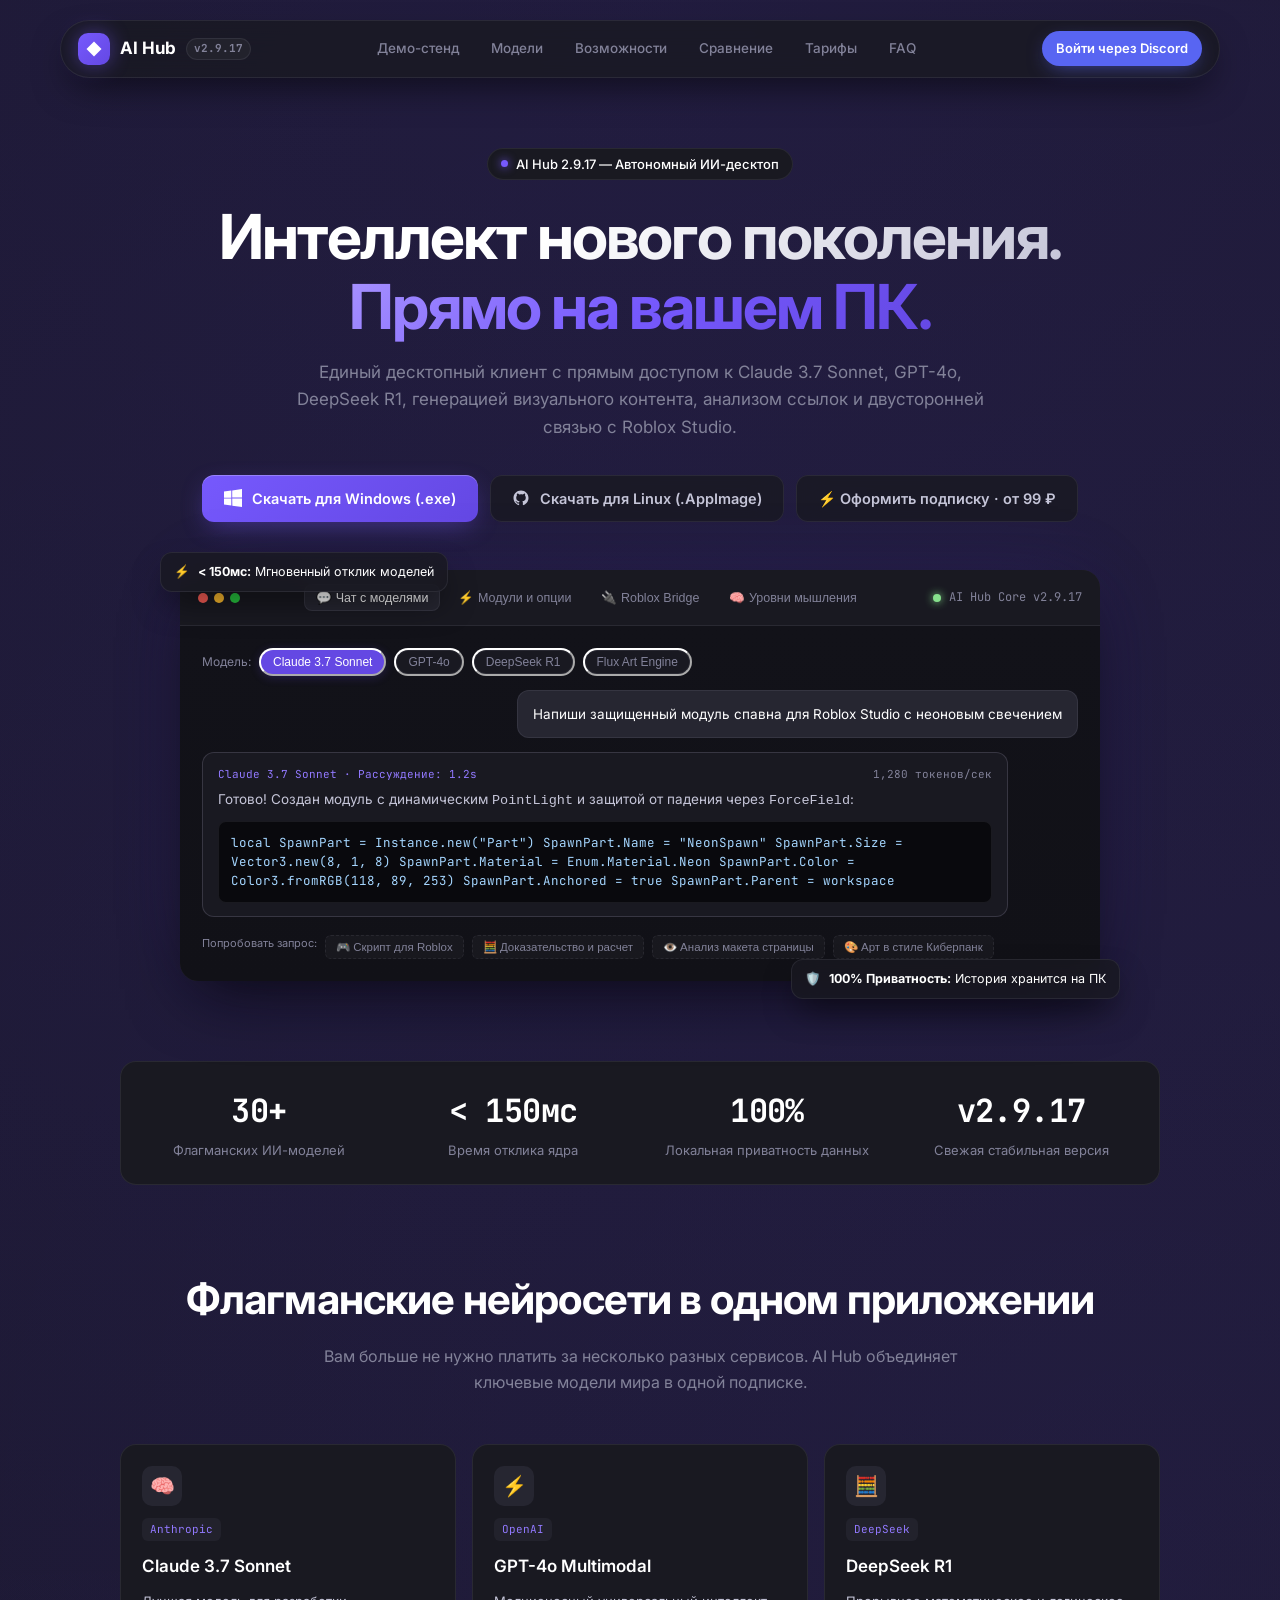
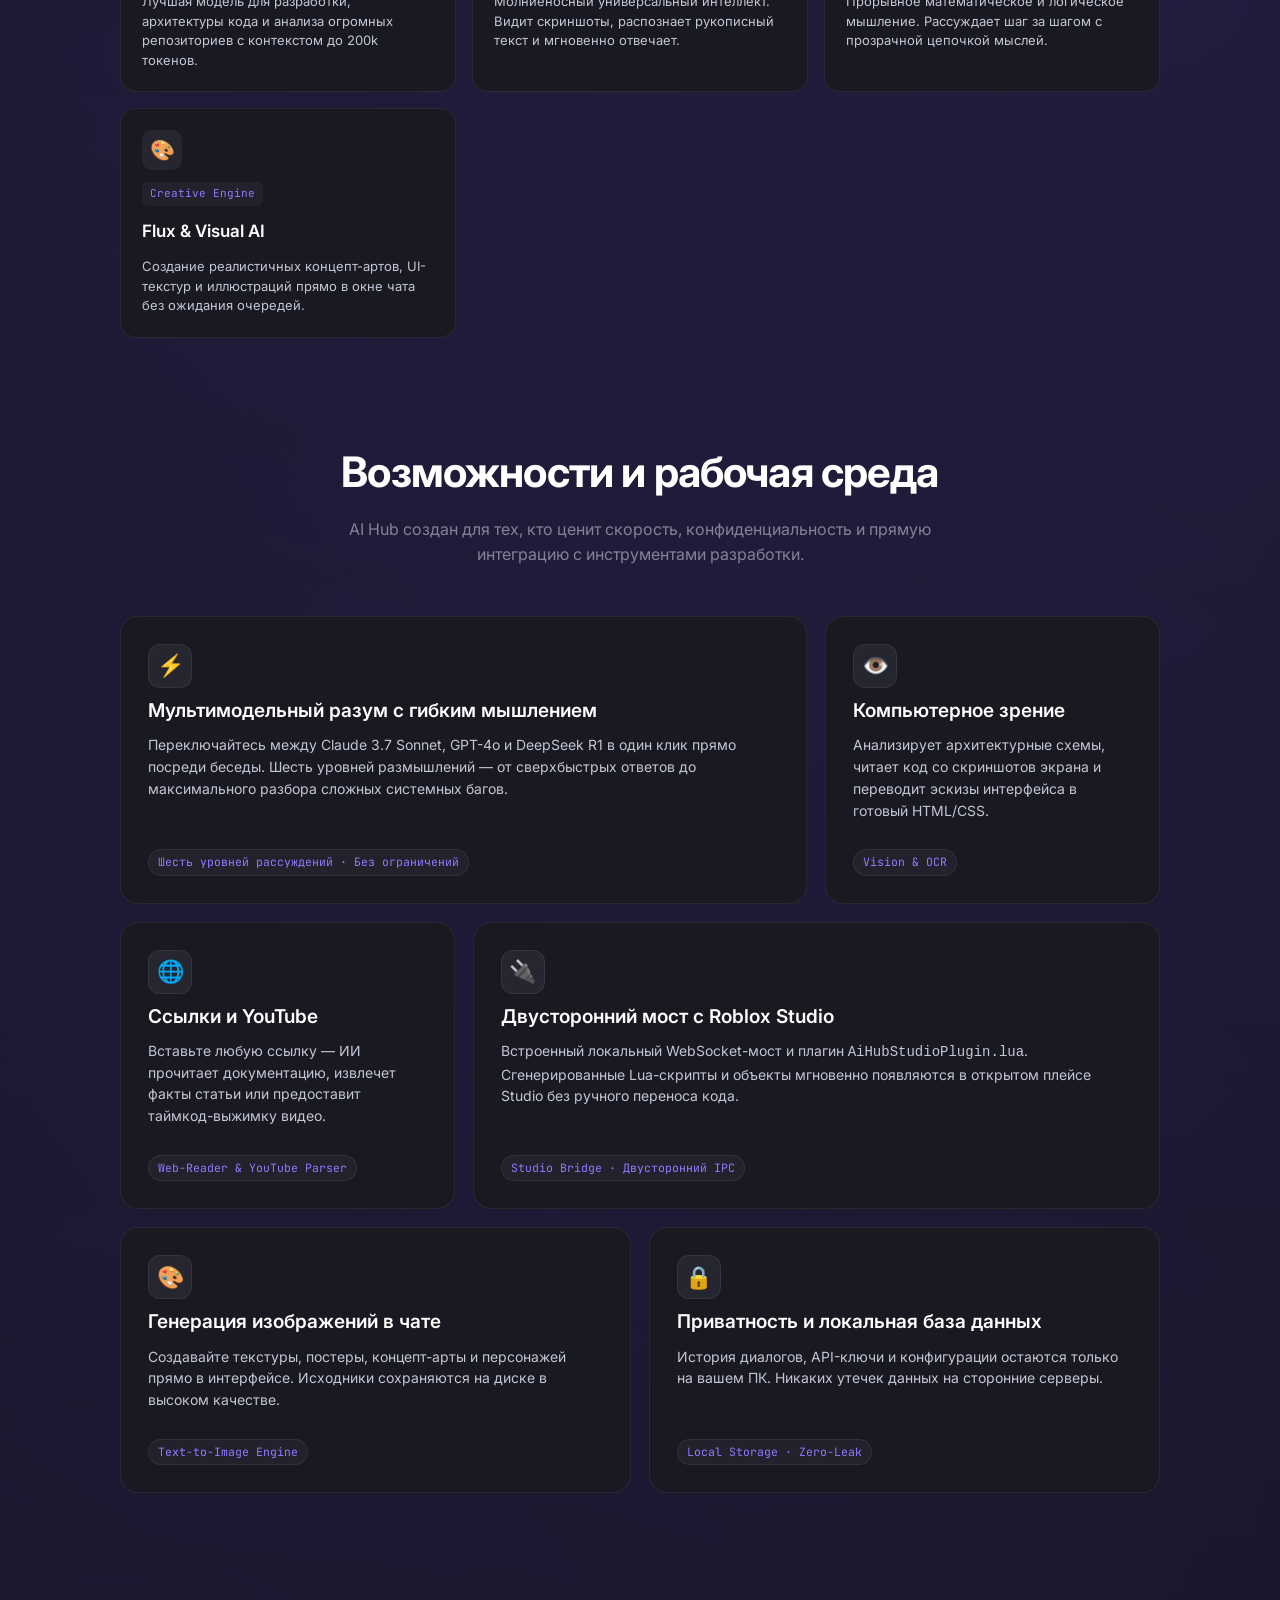
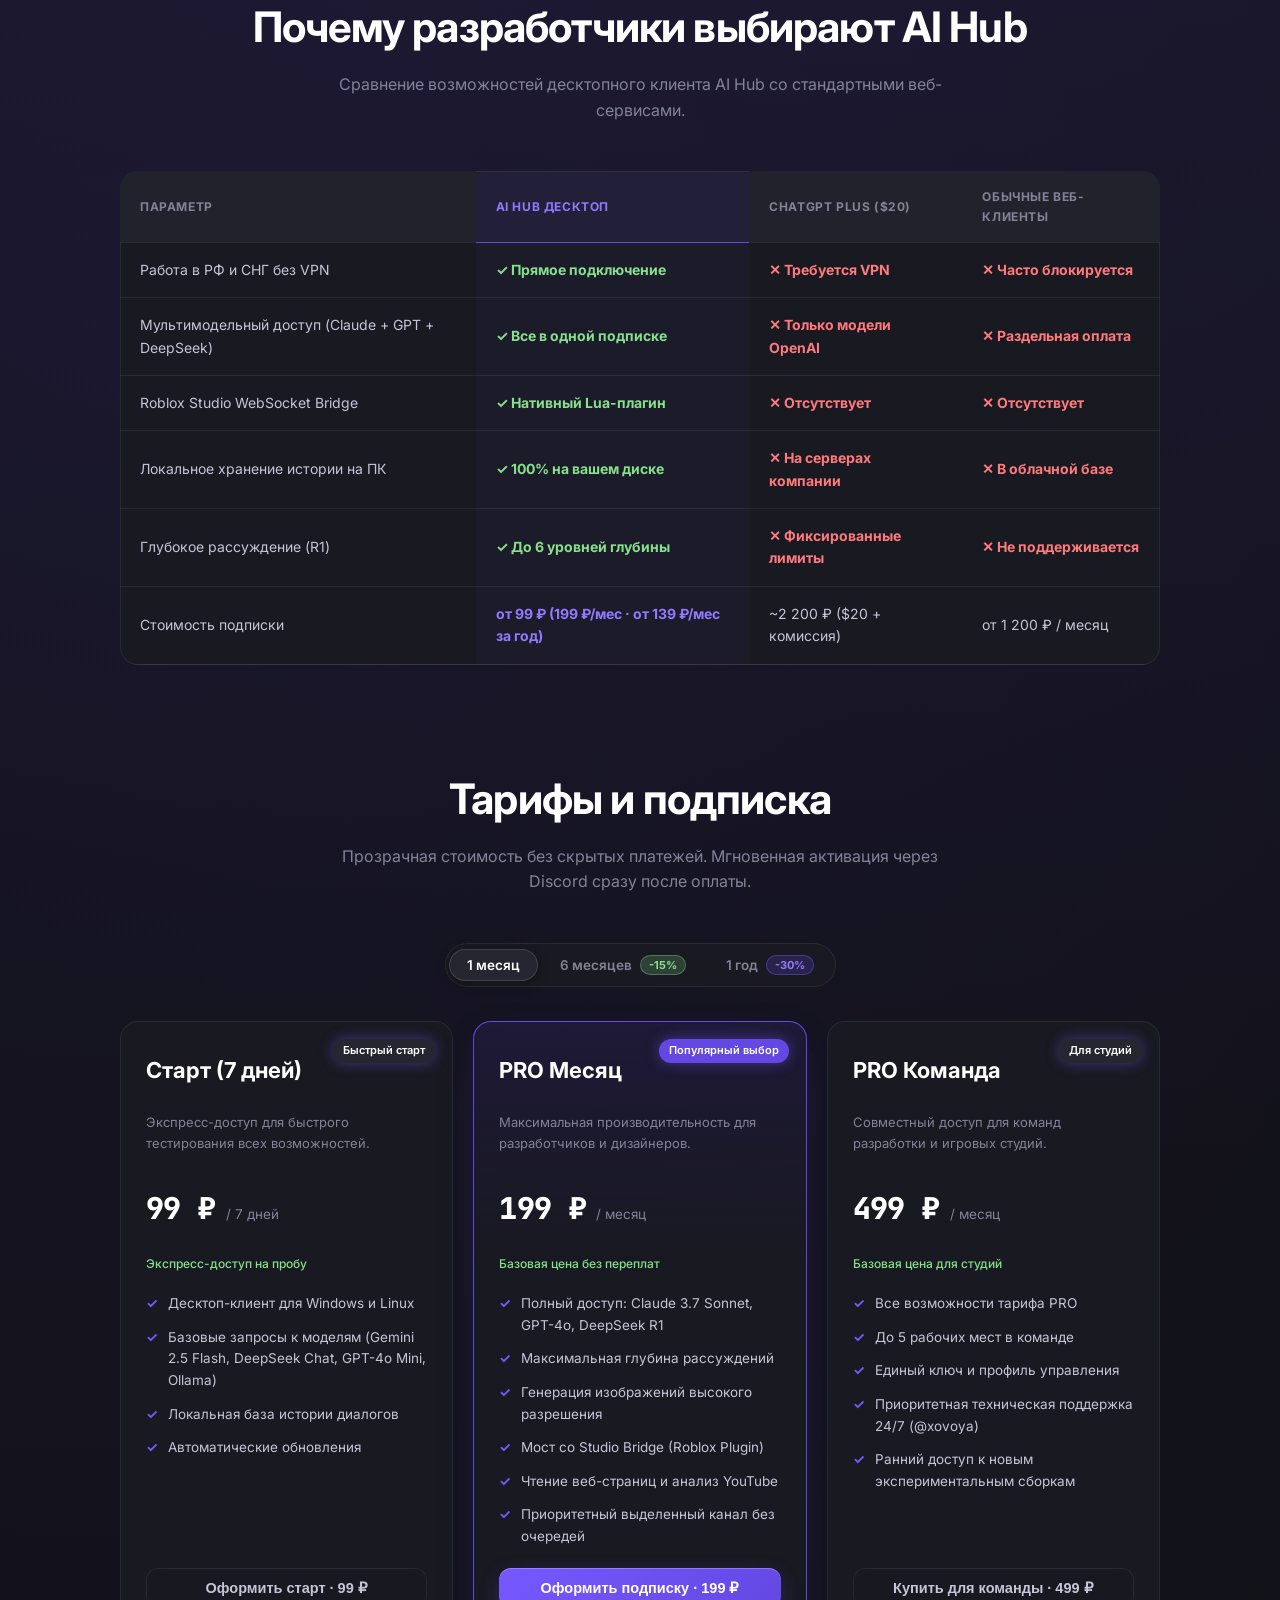
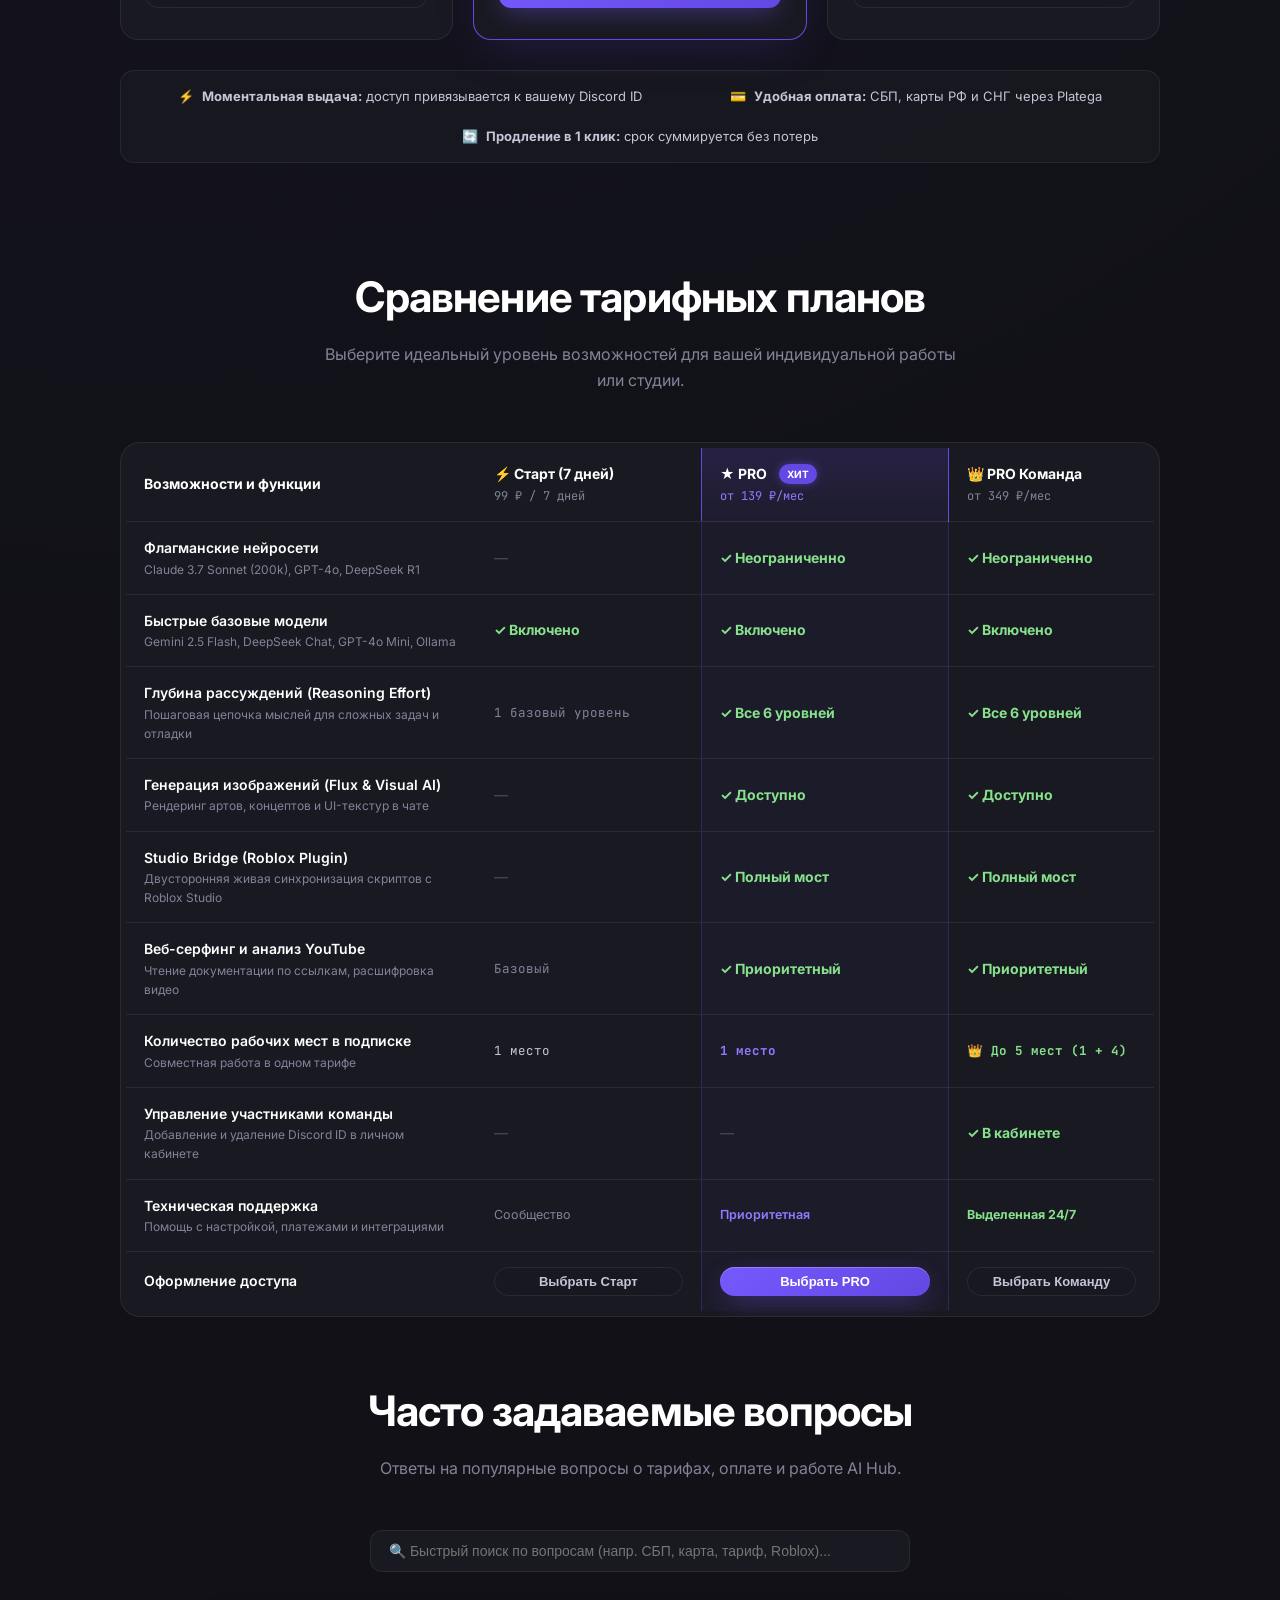
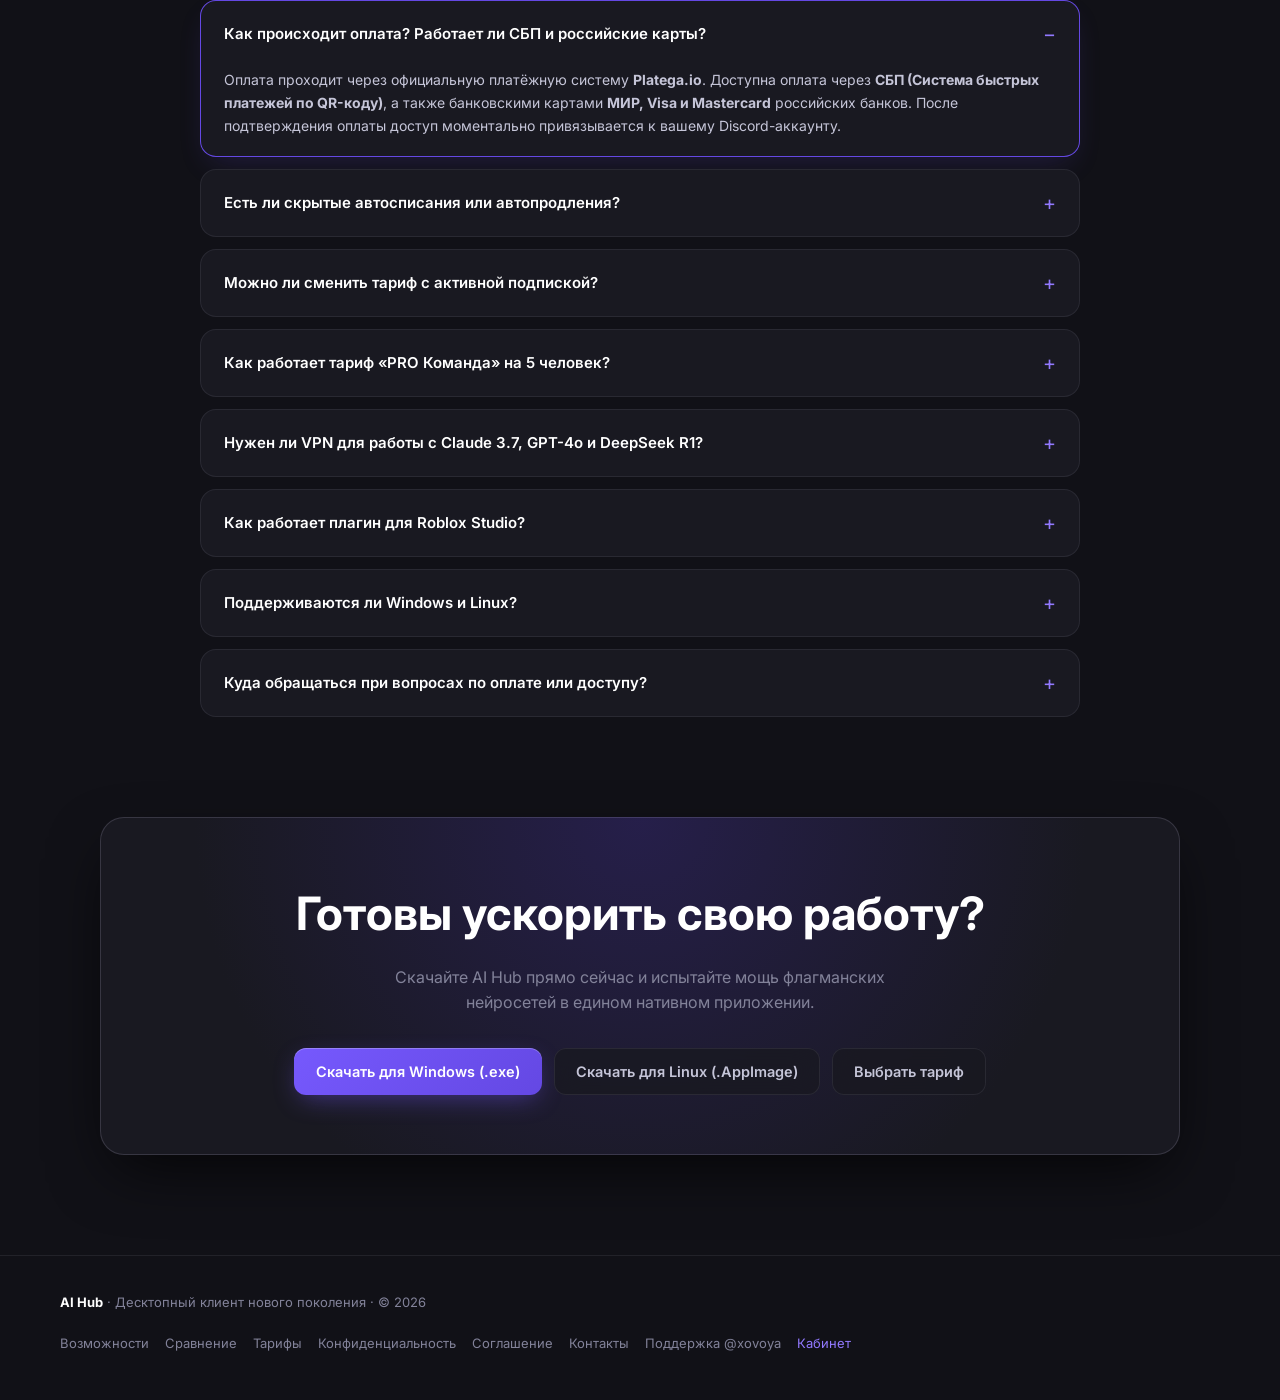
==== commit d88c5d00: "Update version to 2.9.17 across landing page" ====
--- a/index.html
+++ b/index.html
@@ -1444,7 +1444,7 @@
         <svg width="18" height="18" viewBox="0 0 24 24" fill="currentColor"><path d="M12 2L2 12l10 10 10-10L12 2z"/></svg>
       </div>
       <span>AI Hub</span>
-      <span class="landing-header__ver" id="brand-ver">v2.9.13</span>
+      <span class="landing-header__ver" id="brand-ver">v2.9.17</span>
     </a>
 
     <nav class="landing-header__nav">
@@ -1469,7 +1469,7 @@
   <section class="landing-hero" id="top">
     <div class="landing-badge">
       <span class="dot"></span>
-      <span>AI Hub 2.9.13 — Автономный ИИ-десктоп</span>
+      <span>AI Hub 2.9.17 — Автономный ИИ-десктоп</span>
     </div>
 
     <h1 class="landing-hero__title">
@@ -1526,7 +1526,7 @@
 
           <div class="landing-panel__user">
             <span class="landing-panel__user-dot"></span>
-            <span class="mono">AI Hub Core v2.9.13</span>
+            <span class="mono">AI Hub Core v2.9.17</span>
           </div>
         </div>
 
@@ -1667,7 +1667,7 @@
         <div class="landing-stats__label">Локальная приватность данных</div>
       </div>
       <div class="landing-stats__item">
-        <div class="landing-stats__value mono">v2.9.13</div>
+        <div class="landing-stats__value mono">v2.9.17</div>
         <div class="landing-stats__label">Свежая стабильная версия</div>
       </div>
     </div>
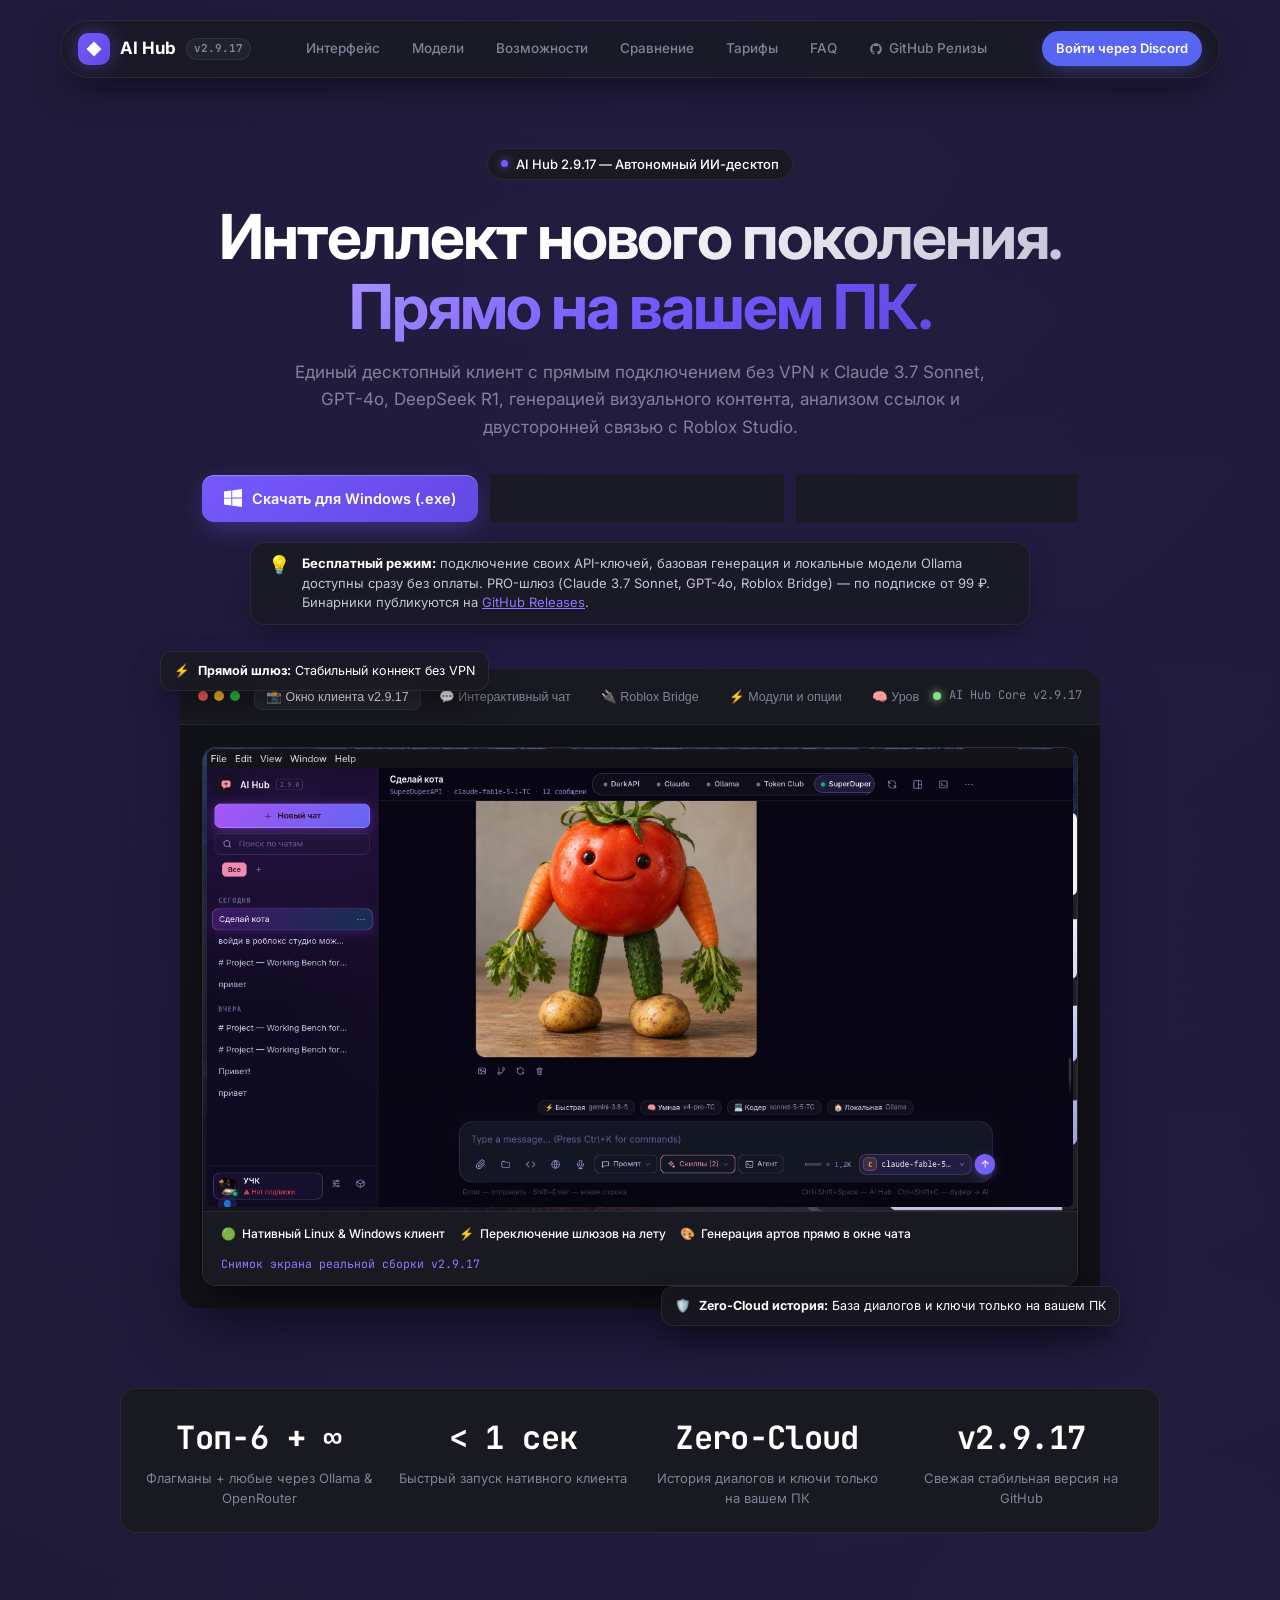
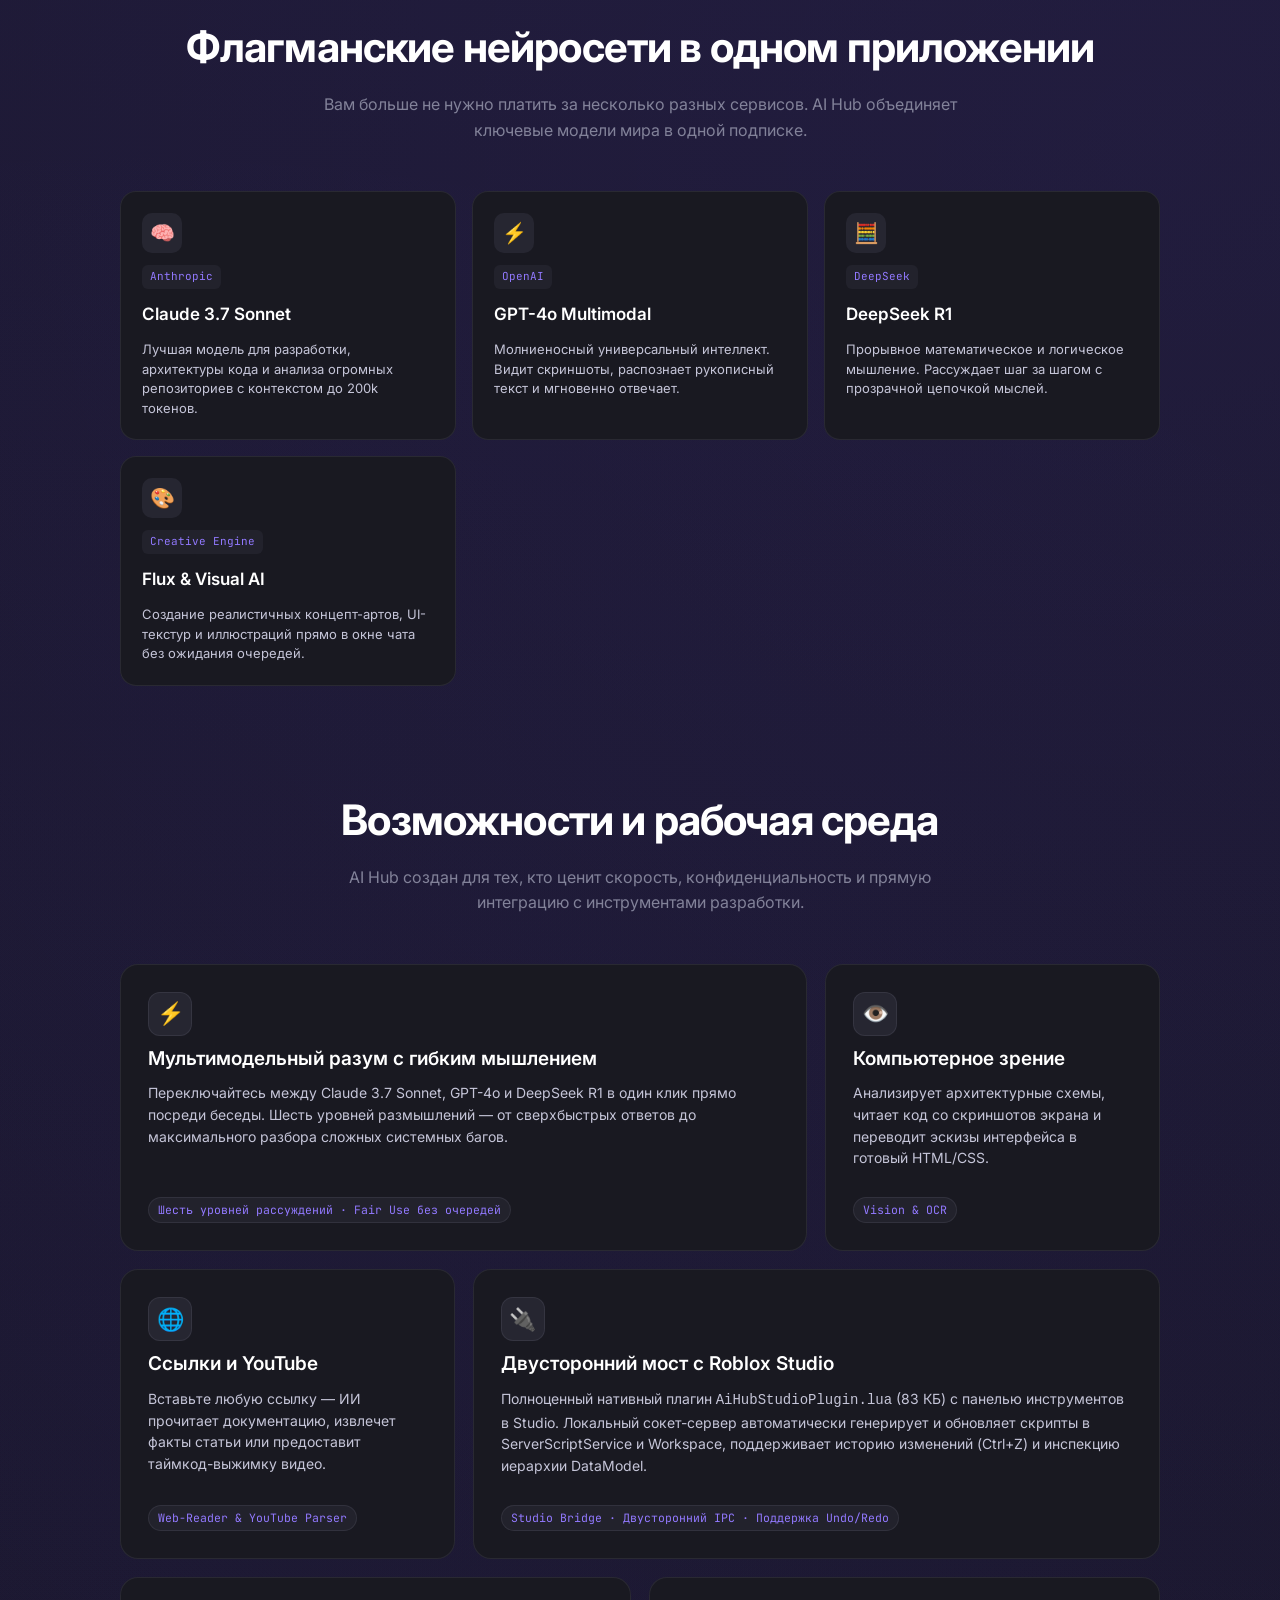
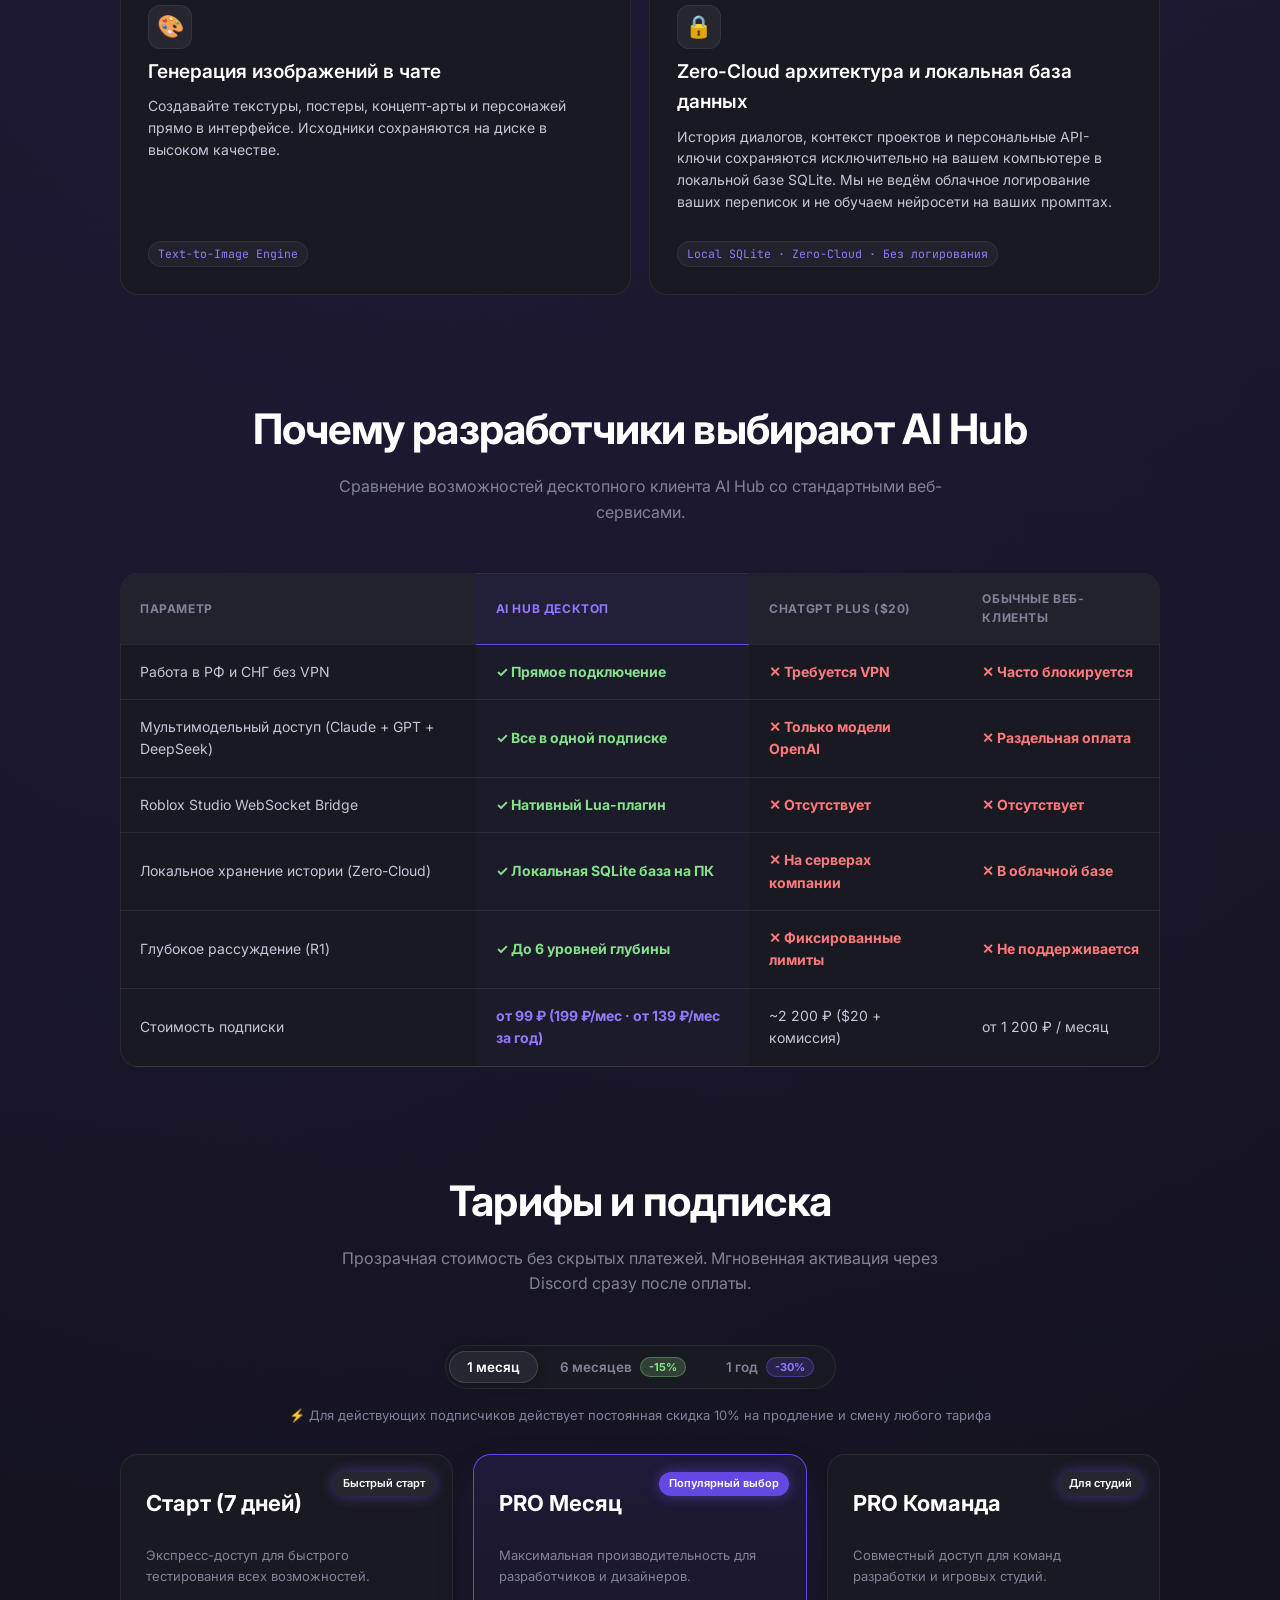
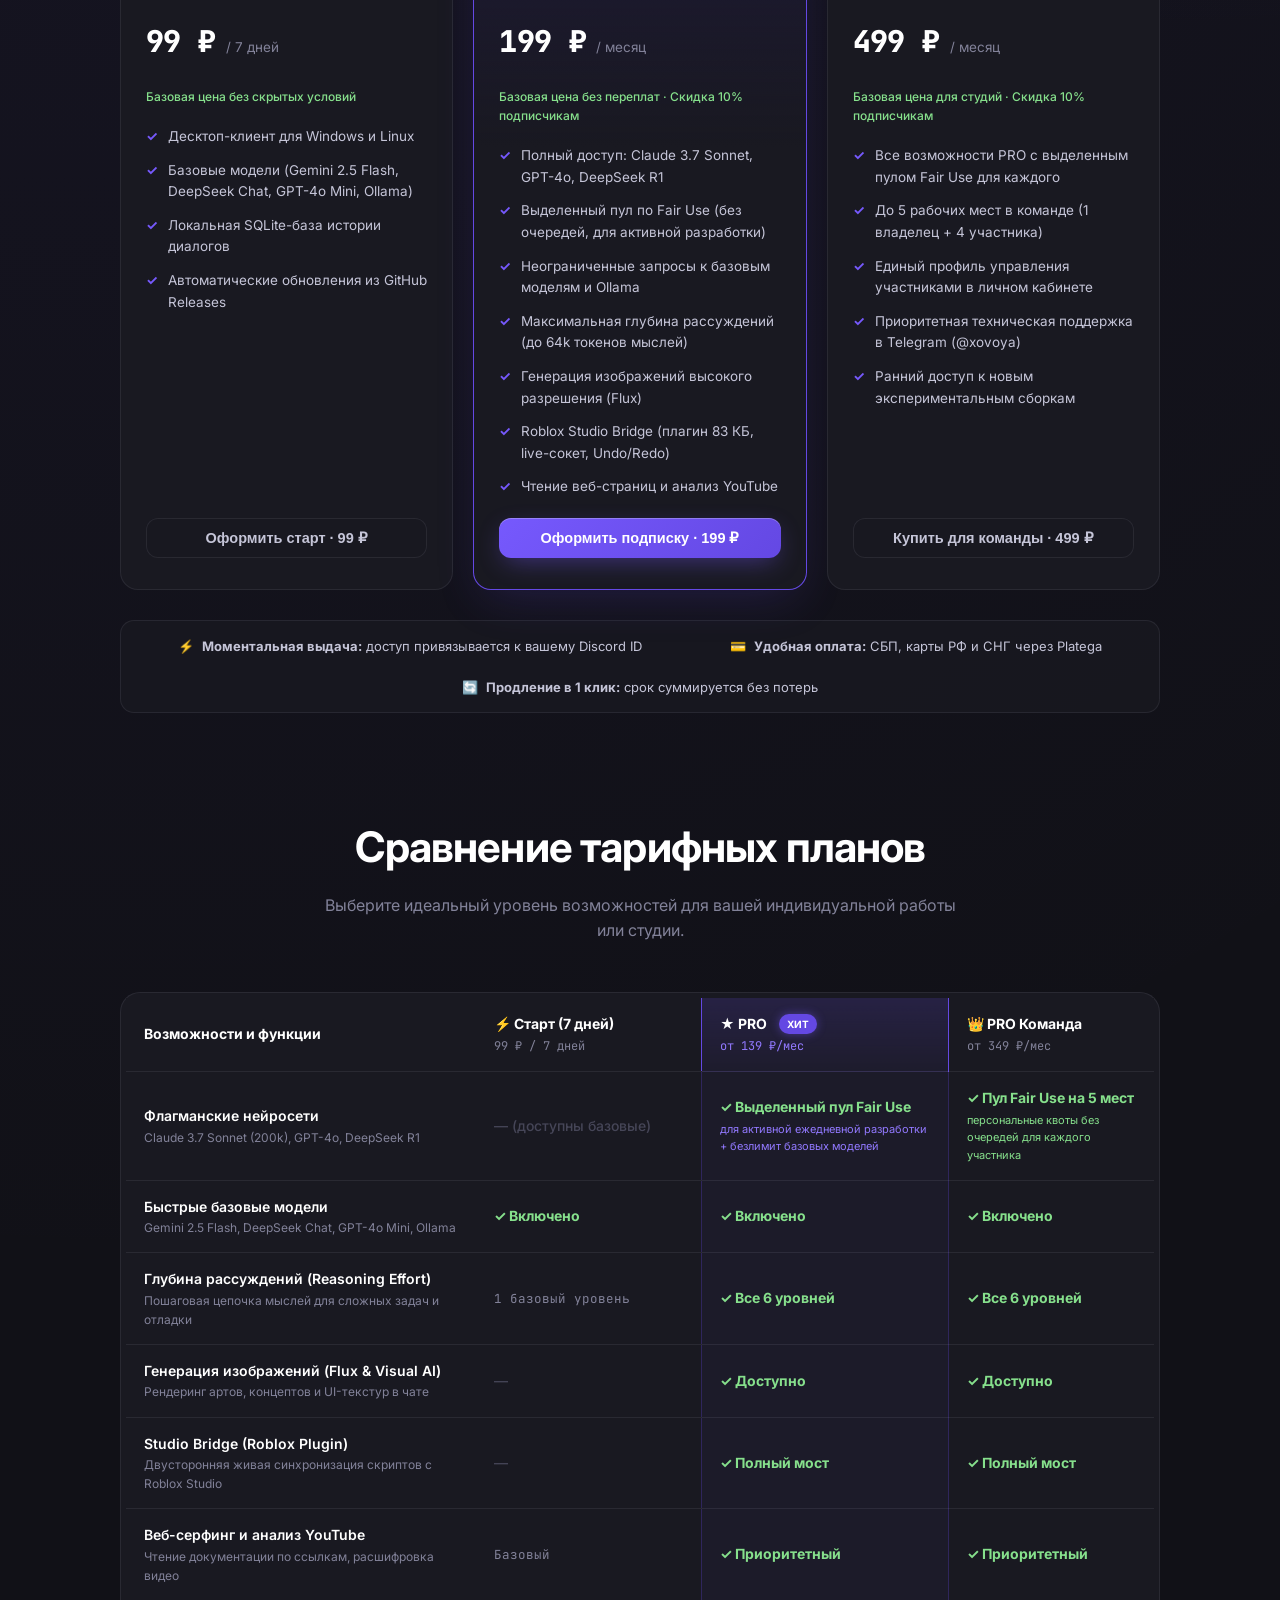
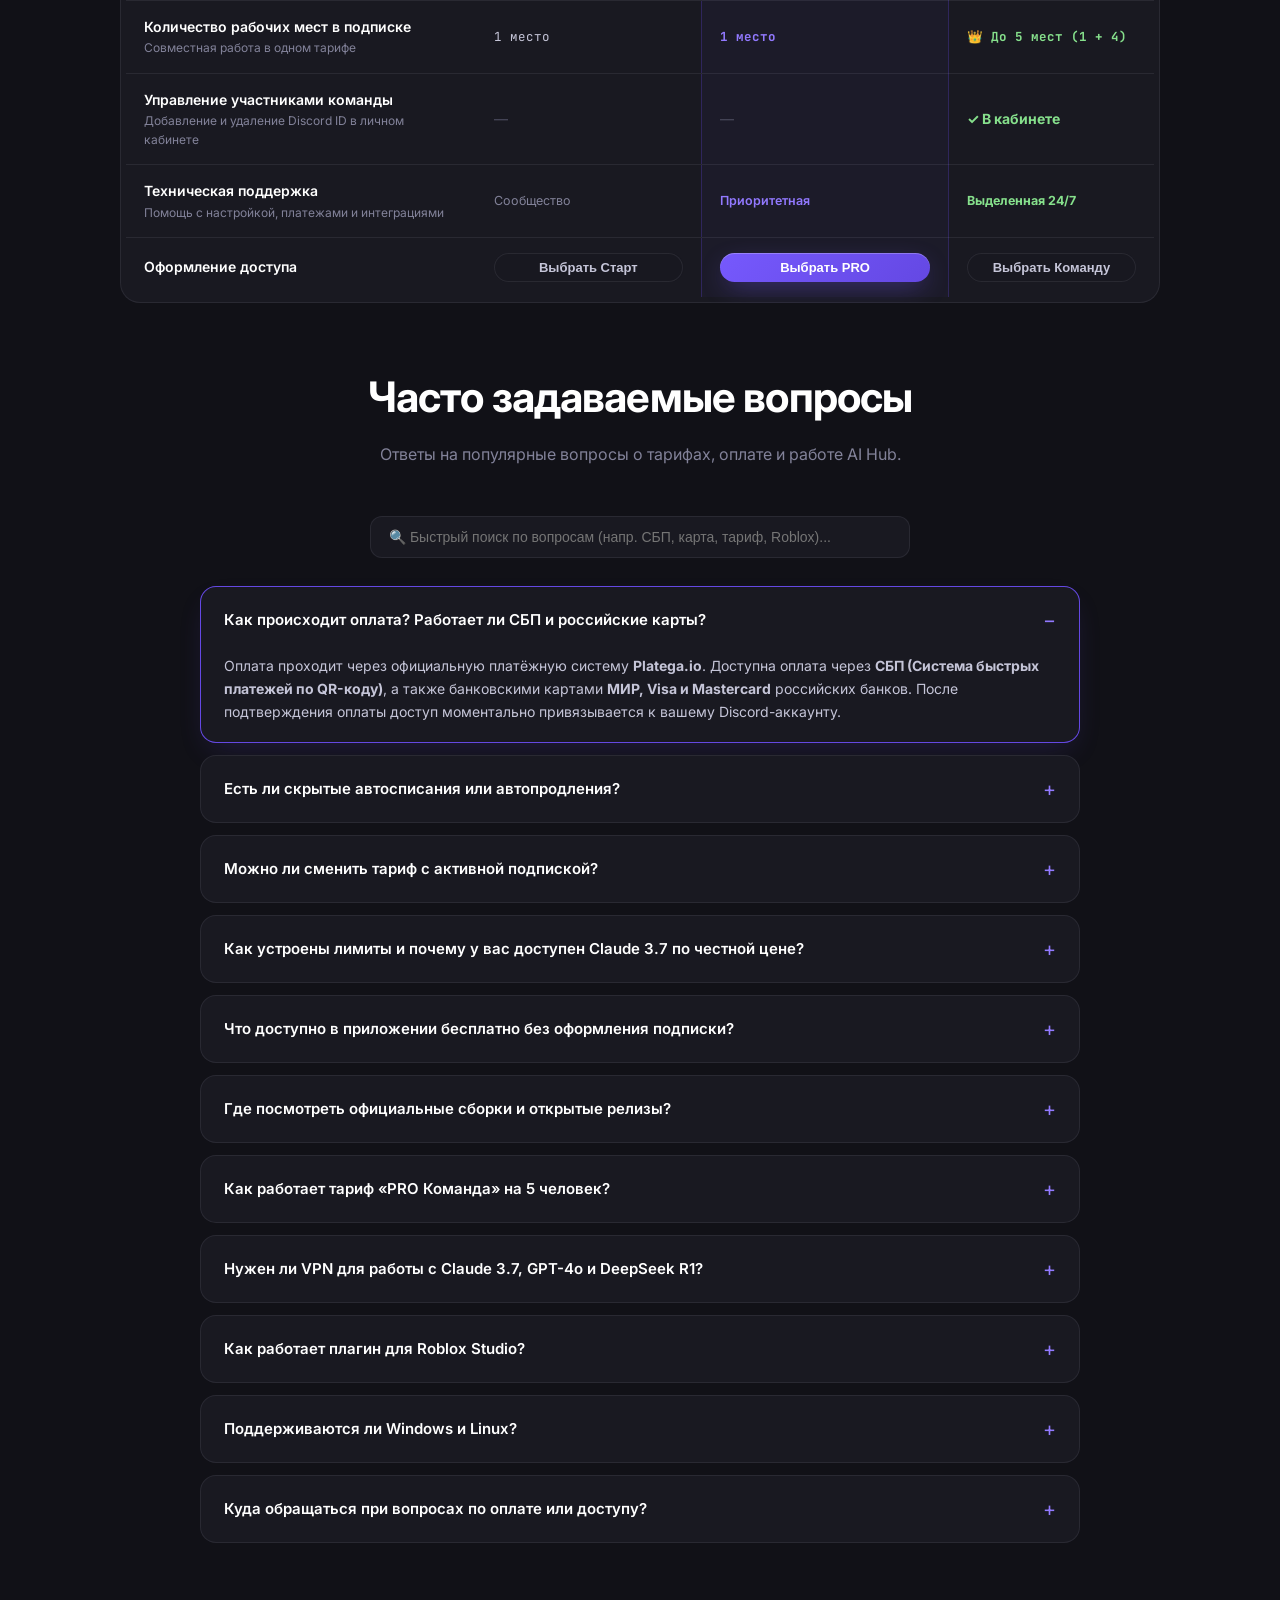
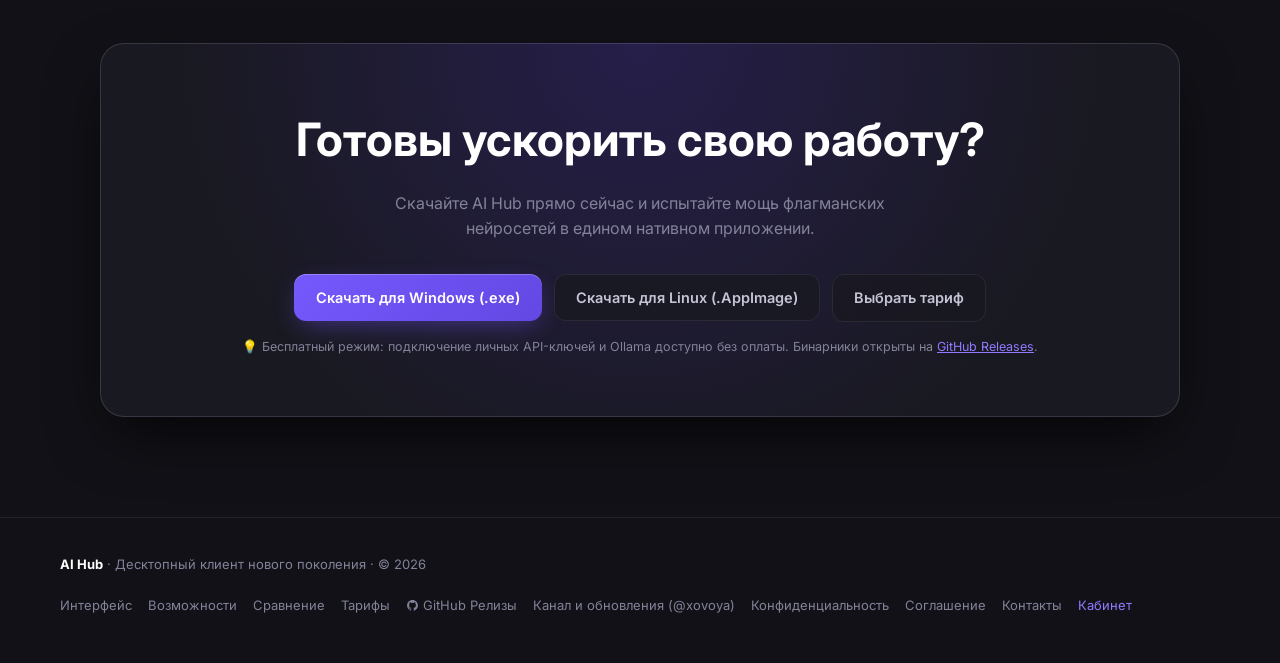
==== commit 9bf6ae57: "feat: complete 9-point honest audit overhaul (real desktop screenshot, fair use framing, direct gate" ====
--- a/index.html
+++ b/index.html
@@ -281,8 +281,31 @@
   justify-content:center;
   gap:12px;
   flex-wrap:wrap;
-  margin-bottom:48px;
-}
+  margin-bottom:20px;
+}
+.landing-dl-note{
+  max-width:780px;
+  margin:0 auto 44px;
+  padding:12px 18px;
+  border-radius:14px;
+  background:rgba(25,25,33,0.78);
+  backdrop-filter:var(--blur-m);
+  -webkit-backdrop-filter:var(--blur-m);
+  box-shadow:inset 0 0 0 1px var(--outline-3), 0 12px 28px -8px rgba(0,0,0,0.5);
+  font-size:13px;
+  color:var(--text-text);
+  display:flex;
+  align-items:flex-start;
+  gap:12px;
+  text-align:left;
+  line-height:1.5;
+}
+.landing-dl-note__icon{
+  font-size:18px;
+  line-height:1.2;
+  flex-shrink:0;
+}
+.landing-dl-note b{color:var(--text-title)}
 
 /* Interactive App Mockup Panel (PulseVisuals Signature) */
 .landing-panel{
@@ -558,6 +581,101 @@
   color:#e6edf3;
   line-height:1.6;
   border:1px solid var(--outline-3);
+  overflow-x:auto;
+}
+
+/* Genuine Desktop Screenshot Preview */
+.app-screenshot-view{
+  display:flex;
+  flex-direction:column;
+  gap:12px;
+}
+.app-screenshot-card{
+  background:var(--bg-surface-black);
+  border-radius:14px;
+  overflow:hidden;
+  border:1px solid var(--outline-5);
+  box-shadow:0 16px 40px -10px rgba(0,0,0,0.8);
+}
+.app-screenshot-img{
+  width:100%;
+  height:auto;
+  display:block;
+  object-fit:cover;
+}
+.app-screenshot-bar{
+  padding:12px 18px;
+  background:var(--bg-surface);
+  border-top:1px solid var(--outline-3);
+  display:flex;
+  justify-content:space-between;
+  align-items:center;
+  gap:12px;
+  flex-wrap:wrap;
+}
+.app-screenshot-badges{
+  display:flex;
+  gap:14px;
+  flex-wrap:wrap;
+  align-items:center;
+}
+.app-badge-item{
+  font-size:12px;
+  color:var(--text-title);
+  display:inline-flex;
+  align-items:center;
+  gap:6px;
+  font-weight:500;
+}
+.app-screenshot-meta{
+  font-size:11.5px;
+  color:var(--brand-light);
+}
+
+/* Studio Mockup Box */
+.studio-grid{
+  display:grid;
+  grid-template-columns:1.15fr 0.85fr;
+  gap:14px;
+  margin:4px 0;
+}
+@media(max-width:768px){.studio-grid{grid-template-columns:1fr}}
+.studio-mockup-box{
+  position:relative;
+  border-radius:10px;
+  overflow:hidden;
+  border:1px solid var(--outline-3);
+  background:#09090d;
+  min-height:200px;
+  display:flex;
+  flex-direction:column;
+}
+.studio-mockup-img{
+  width:100%;
+  height:100%;
+  object-fit:cover;
+  display:block;
+}
+.studio-mockup-overlay{
+  position:absolute;
+  inset:0;
+  background:linear-gradient(180deg, rgba(9,9,13,0.2) 0%, rgba(9,9,13,0.85) 100%);
+  padding:12px;
+  display:flex;
+  flex-direction:column;
+  justify-content:flex-end;
+  gap:6px;
+}
+.studio-pill{
+  font-size:11.5px;
+  font-weight:600;
+  color:var(--status-green);
+  background:rgba(25,25,33,0.88);
+  padding:4px 10px;
+  border-radius:6px;
+  border:1px solid rgba(134,224,140,0.3);
+  width:fit-content;
+  backdrop-filter:blur(4px);
 }
 
 /* Stats Strip */
@@ -1448,12 +1566,16 @@
     </a>
 
     <nav class="landing-header__nav">
-      <a href="#demo" class="landing-header__tab">Демо-стенд</a>
+      <a href="#demo" class="landing-header__tab">Интерфейс</a>
       <a href="#models" class="landing-header__tab">Модели</a>
       <a href="#features" class="landing-header__tab">Возможности</a>
       <a href="#compare" class="landing-header__tab">Сравнение</a>
       <a href="#pricing" class="landing-header__tab">Тарифы</a>
       <a href="#faq" class="landing-header__tab">FAQ</a>
+      <a href="https://github.com/123112asdasdsad/aihub-releases" target="_blank" rel="noopener" class="landing-header__tab" style="display:inline-flex;align-items:center;gap:6px" title="Открытые релизы на GitHub">
+        <svg width="14" height="14" viewBox="0 0 24 24" fill="currentColor"><path d="M12 2C6.477 2 2 6.477 2 12c0 4.419 2.865 8.166 6.839 9.489.5.09.682-.218.682-.484 0-.236-.009-.866-.013-1.699-2.782.602-3.369-1.34-3.369-1.34-.455-1.156-1.11-1.464-1.11-1.464-.908-.62.069-.608.069-.608 1.004.07 1.532 1.03 1.532 1.03.891 1.529 2.341 1.087 2.91.831.091-.645.349-1.086.635-1.337-2.22-.251-4.555-1.111-4.555-4.943 0-1.091.39-1.984 1.029-2.683-.103-.253-.446-1.27.098-2.647 0 0 .84-.269 2.75 1.025A9.578 9.578 0 0112 6.836c.85.004 1.705.114 2.504.336 1.909-1.294 2.747-1.025 2.747-1.025.546 1.377.203 2.394.1 2.647.64.699 1.028 1.592 1.028 2.683 0 3.841-2.337 4.687-4.565 4.935.359.309.678.919.678 1.852 0 1.336-.012 2.415-.012 2.743 0 .269.18.579.688.481C19.138 20.163 22 16.418 22 12c0-5.523-4.477-10-10-10z"/></svg>
+        <span>GitHub Релизы</span>
+      </a>
     </nav>
 
     <div class="landing-header__side" id="auth-slot">
@@ -1478,7 +1600,7 @@
     </h1>
 
     <p class="landing-hero__subtitle">
-      Единый десктопный клиент с прямым доступом к Claude 3.7 Sonnet, GPT-4o, DeepSeek R1, генерацией визуального контента, анализом ссылок и двусторонней связью с Roblox Studio.
+      Единый десктопный клиент с прямым подключением без VPN к Claude 3.7 Sonnet, GPT-4o, DeepSeek R1, генерацией визуального контента, анализом ссылок и двусторонней связью с Roblox Studio.
     </p>
 
     <div class="landing-cta-buttons">
@@ -1497,16 +1619,24 @@
       </a>
     </div>
 
+    <!-- Free Tier vs PRO Clarification Note (Audit item 9) -->
+    <div class="landing-dl-note">
+      <span class="landing-dl-note__icon">💡</span>
+      <div class="landing-dl-note__text">
+        <b>Бесплатный режим:</b> подключение своих API-ключей, базовая генерация и локальные модели Ollama доступны сразу без оплаты. PRO-шлюз (Claude 3.7 Sonnet, GPT-4o, Roblox Bridge) — по подписке от 99 ₽. Бинарники публикуются на <a href="https://github.com/123112asdasdsad/aihub-releases" target="_blank" rel="noopener" style="color:var(--brand-light);text-decoration:underline">GitHub Releases</a>.
+      </div>
+    </div>
+
     <!-- Live Interactive Mockup Window -->
     <div class="landing-panel" id="demo">
       <div class="landing-hud landing-hud--top-left">
         <span style="color:var(--brand-light)">⚡</span>
-        <span><b>&lt; 150мс:</b> Мгновенный отклик моделей</span>
+        <span><b>Прямой шлюз:</b> Стабильный коннект без VPN</span>
       </div>
 
       <div class="landing-hud landing-hud--bottom-right">
         <span style="color:var(--status-green)">🛡️</span>
-        <span><b>100% Приватность:</b> История хранится на ПК</span>
+        <span><b>Zero-Cloud история:</b> База диалогов и ключи только на вашем ПК</span>
       </div>
 
       <div class="landing-panel__window">
@@ -1518,9 +1648,10 @@
           </div>
 
           <div class="landing-panel__tabs" id="demo-tabs">
-            <button class="landing-panel__tab is-active" data-pane="chat" type="button">💬 Чат с моделями</button>
+            <button class="landing-panel__tab is-active" data-pane="real-ui" type="button">📸 Окно клиента v2.9.17</button>
+            <button class="landing-panel__tab" data-pane="chat" type="button">💬 Интерактивный чат</button>
+            <button class="landing-panel__tab" data-pane="studio" type="button">🔌 Roblox Bridge</button>
             <button class="landing-panel__tab" data-pane="toggles" type="button">⚡ Модули и опции</button>
-            <button class="landing-panel__tab" data-pane="studio" type="button">🔌 Roblox Bridge</button>
             <button class="landing-panel__tab" data-pane="reasoning" type="button">🧠 Уровни мышления</button>
           </div>
 
@@ -1531,8 +1662,23 @@
         </div>
 
         <div class="landing-panel__body">
+          <!-- Pane Real UI: Genuine Desktop Window Screenshot (Audit item 4) -->
+          <div id="pane-real-ui" class="app-screenshot-view">
+            <div class="app-screenshot-card">
+              <img src="img/app-real-screenshot.png" alt="Реальный интерфейс AI Hub десктоп v2.9.17" class="app-screenshot-img">
+              <div class="app-screenshot-bar">
+                <div class="app-screenshot-badges">
+                  <span class="app-badge-item"><span>🟢</span> Нативный Linux & Windows клиент</span>
+                  <span class="app-badge-item"><span>⚡</span> Переключение шлюзов на лету</span>
+                  <span class="app-badge-item"><span>🎨</span> Генерация артов прямо в окне чата</span>
+                </div>
+                <div class="app-screenshot-meta mono">Снимок экрана реальной сборки v2.9.17</div>
+              </div>
+            </div>
+          </div>
+
           <!-- Pane 1: Live Interactive Chat Simulator -->
-          <div id="pane-chat" class="chat-view">
+          <div id="pane-chat" class="chat-view" style="display:none">
             <div class="chat-model-chips">
               <span style="font-size:12px;color:var(--text-hide)">Модель:</span>
               <button class="chat-chip is-active" data-model="claude" type="button">Claude 3.7 Sonnet</button>
@@ -1596,34 +1742,52 @@
               <div class="landing-toggle"><span></span></div>
             </div>
             <div class="landing-module is-on">
-              <div class="landing-module__name"><span>🔒</span> Локальная база (Zero-Leak)</div>
+              <div class="landing-module__name"><span>🔒</span> Zero-Cloud хранение на ПК</div>
               <div class="landing-toggle"><span></span></div>
             </div>
           </div>
 
-          <!-- Pane 3: Roblox Studio Bridge Visualizer -->
+          <!-- Pane 3: Roblox Studio Bridge Visualizer (Audit item 5) -->
           <div id="pane-studio" class="studio-view" style="display:none">
             <div class="studio-status-bar">
               <div style="display:flex;align-items:center;gap:8px">
                 <span class="dot" style="background:var(--status-green)"></span>
-                <span><b>Статус моста:</b> Подключен к <code>127.0.0.1:44889</code></span>
+                <span><b>Статус моста:</b> Локальный сокет активен (порт <code>49152</code> / <code>44889</code>)</span>
               </div>
-              <span class="landing-header__ver">AiHubStudioPlugin.lua ✓</span>
+              <span class="landing-header__ver">AiHubStudioPlugin.lua · 83 КБ ✓</span>
             </div>
 
-            <div class="studio-code-box">
--- [AI Hub Bridge Sync Output]
-local HttpService = game:GetService("HttpService")
-local ReplicatedStorage = game:GetService("ReplicatedStorage")
-
-local Event = Instance.new("RemoteEvent")
-Event.Name = "AIHubActionReceiver"
-Event.Parent = ReplicatedStorage
-print("[AI Hub] Успешно синхронизировано с Roblox Studio!")
+            <div class="studio-grid">
+              <div class="studio-code-box">
+-- [AI Hub Roblox Bridge · Live Luau Netcode]
+local ChangeHistoryService = game:GetService("ChangeHistoryService")
+local ServerScriptService = game:GetService("ServerScriptService")
+
+local function deployGeneratedScript(name, source)
+    local rec = ChangeHistoryService:TryBeginRecording("AIHub_" .. name)
+    local s = Instance.new("Script")
+    s.Name = name
+    s.Source = source
+    s.Parent = ServerScriptService
+    if rec then
+        ChangeHistoryService:FinishRecording(rec, Enum.FinishRecordingOperation.Commit)
+    end
+    print("[AI Hub Bridge] ✓ Скрипт " .. name .. " внедрён в ServerScriptService с поддержкой Undo (Ctrl+Z)!")
+end
+              </div>
+
+              <div class="studio-mockup-box">
+                <img src="img/roblox-studio-mockup.jpg" alt="Roblox Studio Интеграция" class="studio-mockup-img">
+                <div class="studio-mockup-overlay">
+                  <div class="studio-pill">✓ Инспекция DataModel</div>
+                  <div class="studio-pill">✓ Undo / Redo (Ctrl+Z)</div>
+                  <div class="studio-pill">✓ Тулбар плагина в Studio</div>
+                </div>
+              </div>
             </div>
 
-            <div style="display:flex;justify-content:space-between;align-items:center">
-              <span style="font-size:12px;color:var(--text-hide)">Скрипты инжектятся напрямую в Workspace открытого плейса.</span>
+            <div style="display:flex;justify-content:space-between;align-items:center;flex-wrap:wrap;gap:10px">
+              <span style="font-size:12px;color:var(--text-hide)">Скрипты и структуры генерируются напрямую в Workspace и ServerScriptService.</span>
               <button class="landing-btn-xl landing-btn-xl--accent btn-sm" id="btn-sync-demo" type="button">
                 ⚡ Проверить сигнал сокета
               </button>
@@ -1651,24 +1815,24 @@
     </div>
   </section>
 
-  <!-- Stats Strip -->
+  <!-- Stats Strip (Honest technical metrics) -->
   <div class="landing-stats-wrap">
     <div class="landing-stats">
       <div class="landing-stats__item">
-        <div class="landing-stats__value mono">30+</div>
-        <div class="landing-stats__label">Флагманских ИИ-моделей</div>
+        <div class="landing-stats__value mono">Топ-6 + ∞</div>
+        <div class="landing-stats__label">Флагманы + любые через Ollama &amp; OpenRouter</div>
       </div>
       <div class="landing-stats__item">
-        <div class="landing-stats__value mono">&lt; 150мс</div>
-        <div class="landing-stats__label">Время отклика ядра</div>
+        <div class="landing-stats__value mono">&lt; 1 сек</div>
+        <div class="landing-stats__label">Быстрый запуск нативного клиента</div>
       </div>
       <div class="landing-stats__item">
-        <div class="landing-stats__value mono">100%</div>
-        <div class="landing-stats__label">Локальная приватность данных</div>
+        <div class="landing-stats__value mono">Zero-Cloud</div>
+        <div class="landing-stats__label">История диалогов и ключи только на вашем ПК</div>
       </div>
       <div class="landing-stats__item">
         <div class="landing-stats__value mono">v2.9.17</div>
-        <div class="landing-stats__label">Свежая стабильная версия</div>
+        <div class="landing-stats__label">Свежая стабильная версия на GitHub</div>
       </div>
     </div>
   </div>
@@ -1744,7 +1908,7 @@
             Переключайтесь между Claude 3.7 Sonnet, GPT-4o и DeepSeek R1 в один клик прямо посреди беседы. Шесть уровней размышлений — от сверхбыстрых ответов до максимального разбора сложных системных багов.
           </p>
         </div>
-        <span class="landing-eco__tag">Шесть уровней рассуждений · Без ограничений</span>
+        <span class="landing-eco__tag">Шесть уровней рассуждений · Fair Use без очередей</span>
       </div>
 
       <!-- Card 2: 4 cols -->
@@ -1771,16 +1935,16 @@
         <span class="landing-eco__tag">Web-Reader & YouTube Parser</span>
       </div>
 
-      <!-- Card 4: 8 cols -->
+      <!-- Card 4: 8 cols (Roblox Studio Plugin 83 KB) -->
       <div class="landing-eco__card landing-eco__card--8">
         <div>
           <div class="landing-eco__icon">🔌</div>
           <h3 class="landing-eco__title">Двусторонний мост с Roblox Studio</h3>
           <p class="landing-eco__desc">
-            Встроенный локальный WebSocket-мост и плагин <code>AiHubStudioPlugin.lua</code>. Сгенерированные Lua-скрипты и объекты мгновенно появляются в открытом плейсе Studio без ручного переноса кода.
+            Полноценный нативный плагин <code>AiHubStudioPlugin.lua</code> (83 КБ) с панелью инструментов в Studio. Локальный сокет-сервер автоматически генерирует и обновляет скрипты в ServerScriptService и Workspace, поддерживает историю изменений (Ctrl+Z) и инспекцию иерархии DataModel.
           </p>
         </div>
-        <span class="landing-eco__tag">Studio Bridge · Двусторонний IPC</span>
+        <span class="landing-eco__tag">Studio Bridge · Двусторонний IPC · Поддержка Undo/Redo</span>
       </div>
 
       <!-- Card 5: 6 cols -->
@@ -1795,16 +1959,16 @@
         <span class="landing-eco__tag">Text-to-Image Engine</span>
       </div>
 
-      <!-- Card 6: 6 cols -->
+      <!-- Card 6: 6 cols (Zero-Cloud Storage) -->
       <div class="landing-eco__card landing-eco__card--6">
         <div>
           <div class="landing-eco__icon">🔒</div>
-          <h3 class="landing-eco__title">Приватность и локальная база данных</h3>
+          <h3 class="landing-eco__title">Zero-Cloud архитектура и локальная база данных</h3>
           <p class="landing-eco__desc">
-            История диалогов, API-ключи и конфигурации остаются только на вашем ПК. Никаких утечек данных на сторонние серверы.
+            История диалогов, контекст проектов и персональные API-ключи сохраняются исключительно на вашем компьютере в локальной базе SQLite. Мы не ведём облачное логирование ваших переписок и не обучаем нейросети на ваших промптах.
           </p>
         </div>
-        <span class="landing-eco__tag">Local Storage · Zero-Leak</span>
+        <span class="landing-eco__tag">Local SQLite · Zero-Cloud · Без логирования</span>
       </div>
     </div>
   </section>
@@ -1848,8 +2012,8 @@
             <td><span class="matrix-cross">✕ Отсутствует</span></td>
           </tr>
           <tr>
-            <td>Локальное хранение истории на ПК</td>
-            <td><span class="matrix-check">✓ 100% на вашем диске</span></td>
+            <td>Локальное хранение истории (Zero-Cloud)</td>
+            <td><span class="matrix-check">✓ Локальная SQLite база на ПК</span></td>
             <td><span class="matrix-cross">✕ На серверах компании</span></td>
             <td><span class="matrix-cross">✕ В облачной базе</span></td>
           </tr>
@@ -1893,6 +2057,9 @@
         </button>
       </div>
     </div>
+    <div style="text-align:center;font-size:13px;color:var(--text-hide);margin-top:-18px;margin-bottom:28px">
+      ⚡ Для действующих подписчиков действует постоянная скидка 10% на продление и смену любого тарифа
+    </div>
 
     <!-- Active Subscription Banner (shown if user has active sub) -->
     <div id="active-sub-banner" style="display:none;margin-bottom:28px;text-align:center">
@@ -1913,12 +2080,12 @@
           <span class="landing-plan__sum mono" id="start-sum"><span class="landing-plan__nowprice">99&nbsp;₽</span></span>
           <span class="landing-plan__period">/ 7 дней</span>
         </div>
-        <div class="landing-plan__subtext" id="start-subtext">Экспресс-доступ на пробу</div>
+        <div class="landing-plan__subtext" id="start-subtext">Базовая цена без скрытых условий</div>
         <ul class="landing-plan__features">
           <li>Десктоп-клиент для Windows и Linux</li>
-          <li>Базовые запросы к моделям (Gemini 2.5 Flash, DeepSeek Chat, GPT-4o Mini, Ollama)</li>
-          <li>Локальная база истории диалогов</li>
-          <li>Автоматические обновления</li>
+          <li>Базовые модели (Gemini 2.5 Flash, DeepSeek Chat, GPT-4o Mini, Ollama)</li>
+          <li>Локальная SQLite-база истории диалогов</li>
+          <li>Автоматические обновления из GitHub Releases</li>
         </ul>
         <div id="start-slot">
           <button class="landing-btn-xl" style="width:100%" data-buy="start_week">
@@ -1936,14 +2103,15 @@
           <span class="landing-plan__sum mono" id="pro-sum"><span class="landing-plan__nowprice">199&nbsp;₽</span></span>
           <span class="landing-plan__period" id="pro-period">/ месяц</span>
         </div>
-        <div class="landing-plan__subtext" id="pro-subtext">Базовая цена без переплат</div>
+        <div class="landing-plan__subtext" id="pro-subtext">Базовая цена без переплат · Скидка 10% подписчикам</div>
         <ul class="landing-plan__features">
           <li>Полный доступ: Claude 3.7 Sonnet, GPT-4o, DeepSeek R1</li>
-          <li>Максимальная глубина рассуждений</li>
-          <li>Генерация изображений высокого разрешения</li>
-          <li>Мост со Studio Bridge (Roblox Plugin)</li>
+          <li>Выделенный пул по Fair Use (без очередей, для активной разработки)</li>
+          <li>Неограниченные запросы к базовым моделям и Ollama</li>
+          <li>Максимальная глубина рассуждений (до 64k токенов мыслей)</li>
+          <li>Генерация изображений высокого разрешения (Flux)</li>
+          <li>Roblox Studio Bridge (плагин 83 КБ, live-сокет, Undo/Redo)</li>
           <li>Чтение веб-страниц и анализ YouTube</li>
-          <li>Приоритетный выделенный канал без очередей</li>
         </ul>
         <div id="buy-slot">
           <button class="landing-btn-xl landing-btn-xl--accent" style="width:100%" data-buy="pro_month">
@@ -1961,12 +2129,12 @@
           <span class="landing-plan__sum mono" id="team-sum"><span class="landing-plan__nowprice">499&nbsp;₽</span></span>
           <span class="landing-plan__period" id="team-period">/ месяц</span>
         </div>
-        <div class="landing-plan__subtext" id="team-subtext">Базовая цена для студий</div>
+        <div class="landing-plan__subtext" id="team-subtext">Базовая цена для студий · Скидка 10% подписчикам</div>
         <ul class="landing-plan__features">
-          <li>Все возможности тарифа PRO</li>
-          <li>До 5 рабочих мест в команде</li>
-          <li>Единый ключ и профиль управления</li>
-          <li>Приоритетная техническая поддержка 24/7 (@xovoya)</li>
+          <li>Все возможности PRO с выделенным пулом Fair Use для каждого</li>
+          <li>До 5 рабочих мест в команде (1 владелец + 4 участника)</li>
+          <li>Единый профиль управления участниками в личном кабинете</li>
+          <li>Приоритетная техническая поддержка в Telegram (@xovoya)</li>
           <li>Ранний доступ к новым экспериментальным сборкам</li>
         </ul>
         <div id="team-slot">
@@ -2029,9 +2197,15 @@
               <div style="font-weight:600;color:var(--text-title)">Флагманские нейросети</div>
               <div style="font-size:12px;color:var(--text-hide)">Claude 3.7 Sonnet (200k), GPT-4o, DeepSeek R1</div>
             </td>
-            <td><span class="check-no">—</span></td>
-            <td class="col-pro"><span class="check-yes">✓ Неограниченно</span></td>
-            <td><span class="check-yes">✓ Неограниченно</span></td>
+            <td><span class="check-no">— (доступны базовые)</span></td>
+            <td class="col-pro">
+              <span class="check-yes">✓ Выделенный пул Fair Use</span>
+              <div style="font-size:11px;color:var(--brand-light);margin-top:2px">для активной ежедневной разработки + безлимит базовых моделей</div>
+            </td>
+            <td>
+              <span class="check-yes">✓ Пул Fair Use на 5 мест</span>
+              <div style="font-size:11px;color:var(--status-green);margin-top:2px">персональные квоты без очередей для каждого участника</div>
+            </td>
           </tr>
           <tr>
             <td>
@@ -2164,9 +2338,30 @@
       </div>
 
       <div class="faq-item">
+        <div class="faq-q">Как устроены лимиты и почему у вас доступен Claude 3.7 по честной цене?</div>
+        <div class="faq-a">
+          Мы используем корпоративные пулы шлюзов с распределённой маршрутизацией запросов по политике <b>Fair Use</b>. Каждому подписчику выделяется персональный пул запросов без очередей, которого с запасом хватает для активной ежедневной разработки и решения сложных рабочих задач. Базовые модели (Gemini 2.5 Flash, DeepSeek Chat, GPT-4o Mini) и локальные модели через Ollama работают абсолютно без ограничений.
+        </div>
+      </div>
+
+      <div class="faq-item">
+        <div class="faq-q">Что доступно в приложении бесплатно без оформления подписки?</div>
+        <div class="faq-a">
+          Десктоп-клиент AI Hub можно скачать абсолютно бесплатно: вы можете сразу подключить свои личные API-ключи (OpenAI, Anthropic, OpenRouter, Google) или запустить локальные нейросети через Ollama. Подписка PRO открывает наш готовый высокоскоростной шлюз к топовым моделям (Claude 3.7 Sonnet, GPT-4o, DeepSeek R1), генерацию изображений и прямой сокет-мост с Roblox Studio.
+        </div>
+      </div>
+
+      <div class="faq-item">
+        <div class="faq-q">Где посмотреть официальные сборки и открытые релизы?</div>
+        <div class="faq-a">
+          Все официальные бинарники для Windows (<code>.exe</code>) и Linux (<code>.AppImage</code>) публикуются в открытом репозитории <a href="https://github.com/123112asdasdsad/aihub-releases" target="_blank" rel="noopener" style="color:var(--brand-light);text-decoration:underline">github.com/123112asdasdsad/aihub-releases</a> с прозрачной историей версий и контрольными суммами.
+        </div>
+      </div>
+
+      <div class="faq-item">
         <div class="faq-q">Как работает тариф «PRO Команда» на 5 человек?</div>
         <div class="faq-a">
-          Владелец тарифа «PRO Команда» в личном кабинете на сайте может добавить Discord ID до 4 своих коллег. Все добавленные участники мгновенно получают неограниченный доступ PRO к моделям и приложению без необходимости оплачивать что-либо отдельно.
+          Владелец тарифа «PRO Команда» в личном кабинете на сайте может добавить Discord ID до 4 своих коллег. Все добавленные участники получают собственный выделенный пул PRO-запросов к моделям и приложению без необходимости оплачивать что-либо отдельно.
         </div>
       </div>
 
@@ -2180,7 +2375,7 @@
       <div class="faq-item">
         <div class="faq-q">Как работает плагин для Roblox Studio?</div>
         <div class="faq-a">
-          В комплекте приложения поставляется плагин <code>AiHubStudioPlugin.lua</code>. Он открывает защищенный локальный сокет моста: сгенерированный ИИ код, скрипты и объекты сразу переносятся в ваше активное окно Roblox Studio в один клик.
+          В комплекте приложения поставляется плагин <code>AiHubStudioPlugin.lua</code> (83 КБ). Он открывает защищенный локальный сокет моста: сгенерированный код и объекты мгновенно появляются в окне Roblox Studio и регистрируются в истории изменений для отмены по Ctrl+Z.
         </div>
       </div>
 
@@ -2216,6 +2411,9 @@
       <a href="#pricing" class="landing-btn-xl">
         Выбрать тариф
       </a>
+    </div>
+    <div style="font-size:12.5px;color:var(--text-hide);margin-top:16px">
+      💡 Бесплатный режим: подключение личных API-ключей и Ollama доступно без оплаты. Бинарники открыты на <a href="https://github.com/123112asdasdsad/aihub-releases" target="_blank" rel="noopener" style="color:var(--brand-light);text-decoration:underline">GitHub Releases</a>.
     </div>
   </section>
 </main>
@@ -2300,13 +2498,17 @@
       <b style="color:var(--text-title)">AI Hub</b> · Десктопный клиент нового поколения · © 2026
     </div>
     <div class="foot-links">
+      <a href="#demo">Интерфейс</a>
       <a href="#features">Возможности</a>
       <a href="#compare">Сравнение</a>
       <a href="#pricing">Тарифы</a>
+      <a href="https://github.com/123112asdasdsad/aihub-releases" target="_blank" rel="noopener" style="display:inline-flex;align-items:center;gap:4px">
+        <svg width="13" height="13" viewBox="0 0 24 24" fill="currentColor"><path d="M12 2C6.477 2 2 6.477 2 12c0 4.419 2.865 8.166 6.839 9.489.5.09.682-.218.682-.484 0-.236-.009-.866-.013-1.699-2.782.602-3.369-1.34-3.369-1.34-.455-1.156-1.11-1.464-1.11-1.464-.908-.62.069-.608.069-.608 1.004.07 1.532 1.03 1.532 1.03.891 1.529 2.341 1.087 2.91.831.091-.645.349-1.086.635-1.337-2.22-.251-4.555-1.111-4.555-4.943 0-1.091.39-1.984 1.029-2.683-.103-.253-.446-1.27.098-2.647 0 0 .84-.269 2.75 1.025A9.578 9.578 0 0112 6.836c.85.004 1.705.114 2.504.336 1.909-1.294 2.747-1.025 2.747-1.025.546 1.377.203 2.394.1 2.647.64.699 1.028 1.592 1.028 2.683 0 3.841-2.337 4.687-4.565 4.935.359.309.678.919.678 1.852 0 1.336-.012 2.415-.012 2.743 0 .269.18.579.688.481C19.138 20.163 22 16.418 22 12c0-5.523-4.477-10-10-10z"/></svg>GitHub Релизы
+      </a>
+      <a href="https://t.me/xovoya" target="_blank" rel="noopener">Канал и обновления (@xovoya)</a>
       <a href="/privacy.html">Конфиденциальность</a>
       <a href="/terms.html">Соглашение</a>
       <a href="/contacts.html">Контакты</a>
-      <a href="https://t.me/xovoya" target="_blank">Поддержка @xovoya</a>
       <a href="/profile" id="foot-cab" style="color:var(--brand-light)">Кабинет</a>
     </div>
   </div>
@@ -2314,9 +2516,10 @@
 
 <script>
 (function(){
-  // ===== Interactive Demo Tabs (Chat / Modules / Studio / Reasoning) =====
+  // ===== Interactive Demo Tabs (Real UI / Chat / Modules / Studio / Reasoning) =====
   var demoTabs = document.querySelectorAll('#demo-tabs .landing-panel__tab');
   var demoPanes = {
+    'real-ui': document.getElementById('pane-real-ui'),
     chat: document.getElementById('pane-chat'),
     toggles: document.getElementById('pane-toggles'),
     studio: document.getElementById('pane-studio'),
@@ -2622,7 +2825,7 @@
       var fmtTeamDisc = teamDiscountPrice >= 1000 ? String(teamDiscountPrice).replace(/(\d+)(\d{3})/, '$1&nbsp;$2') : String(teamDiscountPrice);
 
       if(elStartSum) elStartSum.innerHTML = '<span class="landing-plan__oldprice">99&nbsp;₽</span> <span class="landing-plan__nowprice">' + startDiscountPrice + '&nbsp;₽</span>';
-      if(elStartSubtext) elStartSubtext.innerHTML = '⚡ Скидка 10% при смене тарифа';
+      if(elStartSubtext) elStartSubtext.innerHTML = '⚡ Спеццена для подписчиков (-10%)';
 
       if(elProSum) elProSum.innerHTML = '<span class="landing-plan__oldprice">' + fmtProOld + '&nbsp;₽</span> <span class="landing-plan__nowprice">' + fmtProDisc + '&nbsp;₽</span>';
       if(elProSubtext) elProSubtext.innerHTML = '⚡ Спеццена для подписчиков (-10%)';
@@ -2649,15 +2852,15 @@
       if(elBanner) elBanner.style.display = 'none';
 
       if(elStartSum) elStartSum.innerHTML = '<span class="landing-plan__nowprice">99&nbsp;₽</span>';
-      if(elStartSubtext) elStartSubtext.textContent = 'Экспресс-доступ на пробу';
+      if(elStartSubtext) elStartSubtext.textContent = 'Базовая цена без скрытых условий';
       if(elStartBadge) elStartBadge.textContent = 'Быстрый старт';
 
       if(elProSum) elProSum.innerHTML = pro.sum;
-      if(elProSubtext) elProSubtext.innerHTML = pro.subtext;
+      if(elProSubtext) elProSubtext.innerHTML = (currentPeriod === 1) ? 'Базовая цена без переплат · Скидка 10% подписчикам' : pro.subtext;
       if(elProBadge) elProBadge.textContent = 'Популярный выбор';
 
       if(elTeamSum) elTeamSum.innerHTML = team.sum;
-      if(elTeamSubtext) elTeamSubtext.innerHTML = team.subtext;
+      if(elTeamSubtext) elTeamSubtext.innerHTML = (currentPeriod === 1) ? 'Базовая цена для студий · Скидка 10% подписчикам' : team.subtext;
       if(elTeamBadge) elTeamBadge.textContent = 'Для студий';
 
       setStart('<button class="landing-btn-xl" data-buy="start_week" style="width:100%">Оформить старт · 99 ₽</button>');
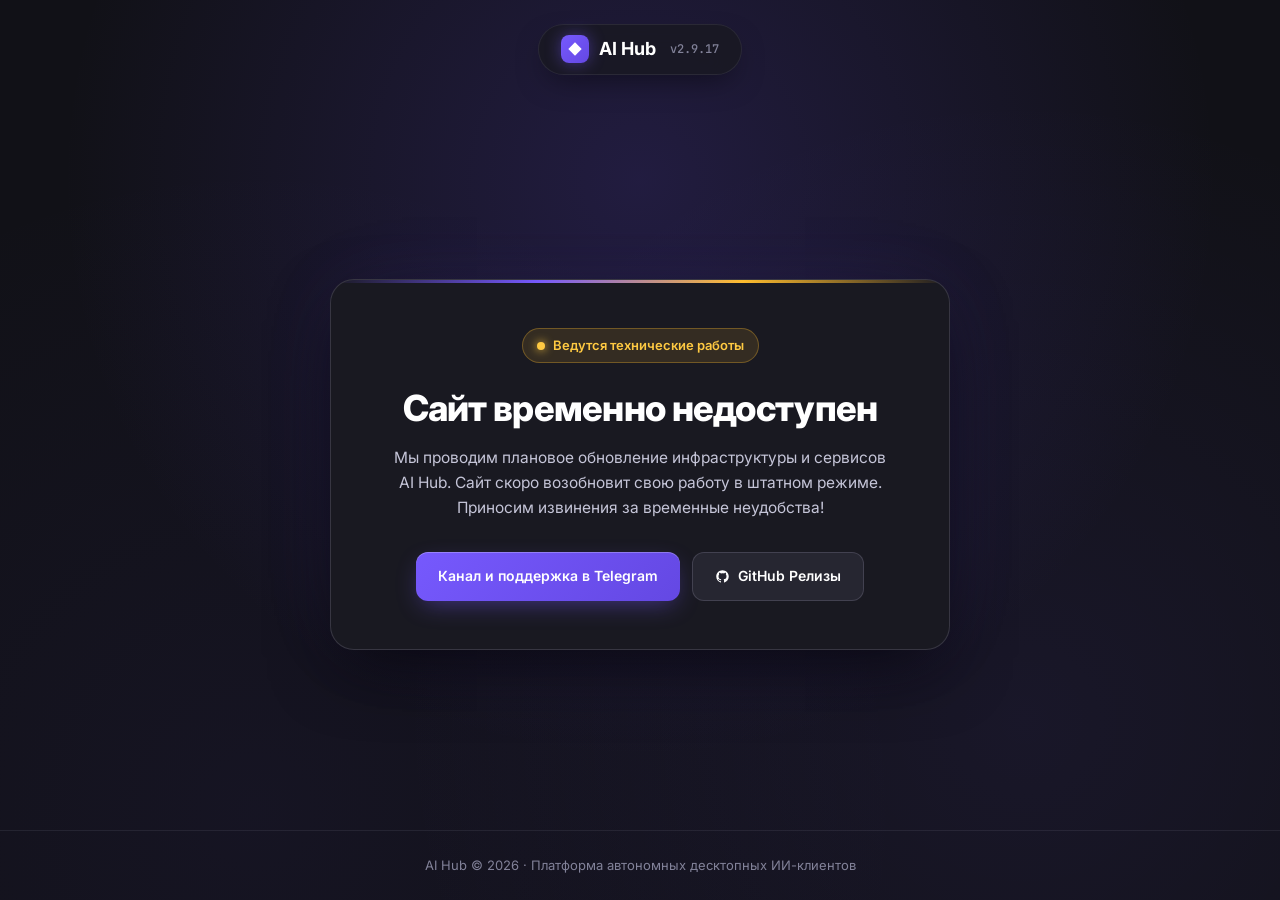
==== commit f21acd5e: "chore: enable temporary maintenance mode" ====
--- a/index.html
+++ b/index.html
@@ -3,3341 +3,246 @@
 <head>
 <meta charset="utf-8">
 <meta name="viewport" content="width=device-width, initial-scale=1, viewport-fit=cover">
-<title>AI Hub — Десктопный ИИ-клиент нового поколения</title>
-<meta name="description" content="AI Hub — автономный десктопный ИИ-клиент для Windows и Linux с поддержкой Claude 3.7 Sonnet, GPT-4o, DeepSeek R1, генерацией изображений и интеграцией с Roblox Studio.">
+<title>AI Hub — Технические работы</title>
+<meta name="description" content="AI Hub временно находится на плановом техническом обслуживании. Скоро сайт вернётся в строй.">
 <meta name="theme-color" content="#111117">
 <link rel="icon" type="image/svg+xml" href="data:image/svg+xml,%3Csvg xmlns='http://www.w3.org/2000/svg' viewBox='0 0 32 32'%3E%3Cdefs%3E%3ClinearGradient id='g' x1='0%25' y1='0%25' x2='100%25' y2='100%25'%3E%3Cstop offset='0%25' stop-color='%237659fd'/%3E%3Cstop offset='100%25' stop-color='%236448e3'/%3E%3C/linearGradient%3E%3C/defs%3E%3Crect width='32' height='32' rx='8' fill='%23191921'/%3E%3Cpath d='M16 6l8 10-8 10-8-10z' fill='url(%23g)'/%3E%3C/svg%3E">
 <link rel="preconnect" href="https://fonts.googleapis.com">
 <link rel="preconnect" href="https://fonts.gstatic.com" crossorigin>
 <link rel="stylesheet" href="https://fonts.googleapis.com/css2?family=Inter:wght@400;500;600;700;800&family=JetBrains+Mono:wght@400;500;600&display=swap">
 <style>
-:root{
-  --brand-accent:#6448e3;
-  --brand-hover:#7659fd;
-  --brand-light:#9279ff;
-  --brand-ghost:rgba(100,72,227,0.22);
-  --brand-glow:rgba(118,89,253,0.45);
-  --text-title:#ffffff;
-  --text-text:#c5c5d8;
-  --text-hide:#828299;
-  --text-ghost:#464658;
-  --bg-primary:#111117;
-  --bg-surface:#191921;
-  --bg-surface-70:rgba(25,25,33,0.78);
-  --bg-surface-light-m:#262631;
-  --bg-surface-light-m-70:rgba(38,38,49,0.75);
-  --bg-surface-light-s:#22222c;
-  --bg-surface-light-s-70:rgba(34,34,44,0.75);
-  --bg-surface-empty:#121219;
-  --bg-surface-black:#0f0f14;
-  --outline-1:rgba(227,221,250,0.03);
-  --outline-3:rgba(227,221,250,0.08);
-  --outline-5:rgba(227,221,250,0.15);
-  --status-green:#86e08c;
-  --status-green-20:rgba(134,224,140,0.2);
-  --status-red:#fe7a7c;
-  --blur-s:blur(4px);
-  --blur-m:blur(14px);
-  --blur-l:blur(24px);
-  --font:"Inter",-apple-system,BlinkMacSystemFont,"Segoe UI",Roboto,sans-serif;
-  --fm:"JetBrains Mono",ui-monospace,monospace;
-  --container:1080px;
-  --container-wide:1160px;
-  --state-transition:background-color 0.18s ease, color 0.18s ease, border-color 0.18s ease, box-shadow 0.18s ease, transform 0.18s ease, opacity 0.18s ease;
-  color-scheme:dark;
-}
-
-*{box-sizing:border-box}
-html{scroll-behavior:smooth}
-@media (prefers-reduced-motion:reduce){html{scroll-behavior:auto}}
-body{
-  margin:0;
-  background:var(--bg-primary);
+:root {
+  --brand-accent: #6448e3;
+  --brand-hover: #7659fd;
+  --brand-light: #9279ff;
+  --brand-ghost: rgba(100,72,227,0.22);
+  --brand-glow: rgba(118,89,253,0.45);
+  --text-title: #ffffff;
+  --text-text: #c5c5d8;
+  --text-hide: #828299;
+  --bg-primary: #111117;
+  --bg-surface: #191921;
+  --bg-surface-70: rgba(25,25,33,0.78);
+  --bg-surface-light-m: #262631;
+  --outline-3: rgba(227,221,250,0.08);
+  --outline-5: rgba(227,221,250,0.15);
+  --status-yellow: #febc2e;
+  --blur-m: blur(14px);
+  --font: "Inter", -apple-system, BlinkMacSystemFont, "Segoe UI", Roboto, sans-serif;
+  --fm: "JetBrains Mono", ui-monospace, monospace;
+}
+* { box-sizing: border-box; }
+html, body {
+  margin: 0;
+  padding: 0;
+  min-height: 100vh;
+  background: var(--bg-primary);
   background-image:
-    radial-gradient(circle at 50% 0%, rgba(100,72,227,0.16) 0%, transparent 55%),
-    radial-gradient(circle at 90% 20%, rgba(118,89,253,0.09) 0%, transparent 45%),
-    radial-gradient(circle at 10% 45%, rgba(100,72,227,0.07) 0%, transparent 45%);
-  color:var(--text-text);
-  font-family:var(--font);
-  font-size:15px;
-  line-height:1.6;
-  -webkit-font-smoothing:antialiased;
-  overflow-x:hidden;
-}
-
-a{color:inherit;text-decoration:none;transition:var(--state-transition)}
-.mono{font-family:var(--fm);font-variant-numeric:tabular-nums}
-
-/* Header */
-.landing-header{
-  position:sticky;
-  top:0;
-  z-index:100;
-  width:100%;
-  padding:20px 20px 0;
-  display:flex;
-  justify-content:center;
-  pointer-events:none;
-}
-.landing-header__bar{
-  width:100%;
-  max-width:var(--container-wide);
-  background:var(--bg-surface-70);
-  backdrop-filter:var(--blur-m);
-  -webkit-backdrop-filter:var(--blur-m);
-  border-radius:158px;
-  box-shadow:inset 0 0 0 1px var(--outline-3), 0 16px 36px -10px rgba(0,0,0,0.6);
-  padding:10px 18px;
-  display:flex;
-  align-items:center;
-  justify-content:space-between;
-  pointer-events:auto;
-}
-.landing-header__logo{
-  display:flex;
-  align-items:center;
-  gap:10px;
-  font-weight:700;
-  font-size:17px;
-  color:var(--text-title);
-}
-.landing-header__logo-icon{
-  width:32px;
-  height:32px;
-  border-radius:10px;
-  background:linear-gradient(135deg,var(--brand-hover),var(--brand-accent));
-  display:grid;
-  place-items:center;
-  color:#fff;
-  box-shadow:0 0 20px var(--brand-glow);
-}
-.landing-header__ver{
-  font-family:var(--fm);
-  font-size:11px;
-  padding:2px 8px;
-  border-radius:999px;
-  background:var(--bg-surface-light-s);
-  box-shadow:inset 0 0 0 1px var(--outline-3);
-  color:var(--text-hide);
-}
-.landing-header__nav{
-  display:flex;
-  align-items:center;
-  gap:4px;
-}
-@media(max-width:920px){.landing-header__nav{display:none}}
-.landing-header__tab{
-  padding:8px 14px;
-  border-radius:999px;
-  font-size:13.5px;
-  font-weight:500;
-  color:var(--text-hide);
-  transition:var(--state-transition);
-}
-.landing-header__tab:hover{
-  color:var(--text-title);
-  background:var(--bg-surface-light-s);
-}
-.landing-header__side{
-  display:flex;
-  align-items:center;
-  gap:10px;
-}
-
-/* User pill / Login button */
-.auth-user{
-  display:inline-flex;
-  align-items:center;
-  gap:8px;
-  background:var(--bg-surface-light-s);
-  box-shadow:inset 0 0 0 1px var(--outline-3);
-  border-radius:999px;
-  padding:5px 12px 5px 6px;
-  font-size:13px;
-  white-space:nowrap;
-}
-.auth-user img{
-  width:22px;
-  height:22px;
-  border-radius:50%;
-  object-fit:cover;
-}
-.auth-user .on{color:var(--status-green)}
-.auth-user .off{color:var(--status-red)}
-
-/* Buttons */
-.landing-btn-xl{
-  display:inline-flex;
-  align-items:center;
-  justify-content:center;
-  gap:10px;
-  padding:12px 22px;
-  border-radius:12px;
-  font-size:14.5px;
-  font-weight:600;
-  background:var(--bg-surface-70);
-  backdrop-filter:var(--blur-m);
-  -webkit-backdrop-filter:var(--blur-m);
-  box-shadow:inset 0 0 0 1px var(--outline-3);
-  color:var(--text-text);
-  cursor:pointer;
-  transition:var(--state-transition);
-  white-space:nowrap;
-  border:0;
-  user-select:none;
-}
-.landing-btn-xl:hover{
-  background:var(--bg-surface-light-m);
-  color:var(--text-title);
-  box-shadow:inset 0 0 0 1px var(--outline-5), 0 8px 24px -6px rgba(0,0,0,0.5);
-  transform:translateY(-1px);
-}
-.landing-btn-xl:active{transform:translateY(1px)}
-.landing-btn-xl--accent{
-  background:linear-gradient(135deg,var(--brand-hover),var(--brand-accent));
-  color:var(--text-title);
-  box-shadow:inset 0 1px 0 rgba(255,255,255,0.25), 0 8px 26px -6px var(--brand-glow);
-}
-.landing-btn-xl--accent:hover{
-  background:linear-gradient(135deg,#896eff,#6448e3);
-  box-shadow:inset 0 1px 0 rgba(255,255,255,0.35), 0 12px 34px -4px var(--brand-glow);
-  color:#fff;
-}
-.btn-sm{padding:7px 14px;font-size:13px;border-radius:999px}
-.btn-discord{
-  background:#5865F2;
-  color:#fff;
-  box-shadow:0 6px 20px -6px rgba(88,101,242,0.6);
-}
-.btn-discord:hover{
-  background:#4956d4;
-  color:#fff;
-}
-
-/* Hero Section */
-.landing-hero{
-  max-width:var(--container);
-  margin:0 auto;
-  padding:70px 20px 40px;
-  display:flex;
-  flex-direction:column;
-  align-items:center;
-  text-align:center;
-  position:relative;
-}
-.landing-badge{
-  display:inline-flex;
-  align-items:center;
-  gap:8px;
-  padding:6px 14px;
-  background:var(--bg-surface);
-  box-shadow:inset 0 0 0 1px var(--outline-3);
-  border-radius:999px;
-  font-size:13px;
-  font-weight:500;
-  color:var(--text-title);
-  margin-bottom:22px;
-}
-.landing-badge .dot{
-  width:7px;
-  height:7px;
-  border-radius:50%;
-  background:var(--brand-hover);
-  box-shadow:0 0 10px var(--brand-hover);
-  animation:pulse 2s infinite;
-}
-@keyframes pulse{0%,100%{opacity:1;transform:scale(1)}50%{opacity:.5;transform:scale(.85)}}
-
-.landing-hero__title{
-  font-size:clamp(36px, 5.5vw, 62px);
-  font-weight:700;
-  line-height:1.12;
-  letter-spacing:-0.03em;
-  color:var(--text-title);
-  margin:0 0 18px;
-}
-.landing-hero__title .glow-word{
-  background:linear-gradient(135deg, #fff 40%, var(--text-text) 100%);
-  -webkit-background-clip:text;
-  background-clip:text;
-  -webkit-text-fill-color:transparent;
-}
-.landing-hero__title .brand-word{
-  background:linear-gradient(135deg, #a792ff 0%, #7659fd 50%, #6448e3 100%);
-  -webkit-background-clip:text;
-  background-clip:text;
-  -webkit-text-fill-color:transparent;
-}
-.landing-hero__subtitle{
-  max-width:700px;
-  font-size:17px;
-  line-height:1.6;
-  color:var(--text-hide);
-  margin:0 0 34px;
-}
-.landing-cta-buttons{
-  display:flex;
-  align-items:center;
-  justify-content:center;
-  gap:12px;
-  flex-wrap:wrap;
-  margin-bottom:20px;
-}
-.landing-dl-note{
-  max-width:780px;
-  margin:0 auto 44px;
-  padding:12px 18px;
-  border-radius:14px;
-  background:rgba(25,25,33,0.78);
-  backdrop-filter:var(--blur-m);
-  -webkit-backdrop-filter:var(--blur-m);
-  box-shadow:inset 0 0 0 1px var(--outline-3), 0 12px 28px -8px rgba(0,0,0,0.5);
-  font-size:13px;
-  color:var(--text-text);
-  display:flex;
-  align-items:flex-start;
-  gap:12px;
-  text-align:left;
-  line-height:1.5;
-}
-.landing-dl-note__icon{
-  font-size:18px;
-  line-height:1.2;
-  flex-shrink:0;
-}
-.landing-dl-note b{color:var(--text-title)}
-
-/* Interactive App Mockup Panel (PulseVisuals Signature) */
-.landing-panel{
-  width:100%;
-  max-width:920px;
-  position:relative;
-  margin:0 auto;
-}
-.landing-panel__window{
-  background:var(--bg-primary);
-  border-radius:18px;
-  box-shadow:inset 0 0 0 1px var(--outline-5), 0 24px 64px -16px rgba(0,0,0,0.8), 0 0 80px -20px var(--brand-ghost);
-  overflow:hidden;
-  position:relative;
-  display:flex;
-  flex-direction:column;
-  text-align:left;
-}
-.landing-panel__top{
-  padding:14px 18px;
-  background:var(--bg-surface);
-  border-bottom:1px solid var(--outline-3);
-  display:flex;
-  align-items:center;
-  justify-content:space-between;
-  gap:14px;
-}
-.landing-panel__dots{
-  display:flex;
-  gap:6px;
-}
-.landing-panel__dot{
-  width:10px;
-  height:10px;
-  border-radius:50%;
-  background:var(--text-ghost);
-}
-.landing-panel__dot:nth-child(1){background:#fe5f57}
-.landing-panel__dot:nth-child(2){background:#febc2e}
-.landing-panel__dot:nth-child(3){background:#28c840}
-.landing-panel__tabs{
-  display:flex;
-  align-items:center;
-  gap:6px;
-  overflow-x:auto;
-}
-.landing-panel__tab{
-  padding:6px 12px;
-  border-radius:8px;
-  font-size:12.5px;
-  font-weight:500;
-  color:var(--text-hide);
-  background:transparent;
-  border:0;
-  cursor:pointer;
-  transition:var(--state-transition);
-  white-space:nowrap;
-}
-.landing-panel__tab:hover{color:var(--text-title)}
-.landing-panel__tab.is-active{
-  background:var(--bg-surface-light-m);
-  color:var(--text-title);
-  box-shadow:inset 0 0 0 1px var(--outline-3);
-}
-.landing-panel__user{
-  display:flex;
-  align-items:center;
-  gap:8px;
-  font-size:12px;
-  color:var(--text-hide);
-  white-space:nowrap;
-}
-.landing-panel__user-dot{
-  width:8px;
-  height:8px;
-  border-radius:50%;
-  background:var(--status-green);
-  box-shadow:0 0 8px var(--status-green);
-}
-
-/* Floating HUD Badges */
-.landing-hud{
-  position:absolute;
-  background:var(--bg-surface-70);
-  backdrop-filter:var(--blur-m);
-  -webkit-backdrop-filter:var(--blur-m);
-  box-shadow:inset 0 0 0 1px var(--outline-3), 0 16px 32px -8px rgba(0,0,0,0.6);
-  border-radius:12px;
-  padding:10px 14px;
-  font-size:12.5px;
-  color:var(--text-title);
-  display:flex;
-  align-items:center;
-  gap:8px;
-  z-index:10;
-}
-.landing-hud--top-left{top:-18px;left:-20px}
-.landing-hud--bottom-right{bottom:-18px;right:-20px}
-@media(max-width:880px){.landing-hud{display:none}}
-
-/* Interactive Panel Body Views */
-.landing-panel__body{
-  padding:22px;
-  min-height:340px;
-  display:flex;
-  flex-direction:column;
-  gap:16px;
-  background:linear-gradient(180deg, var(--bg-surface-empty) 0%, var(--bg-primary) 100%);
-}
-
-/* Tab 1: Interactive Chat view */
-.chat-view{
-  display:flex;
-  flex-direction:column;
-  gap:14px;
-}
-.chat-model-chips{
-  display:flex;
-  gap:8px;
-  flex-wrap:wrap;
-  align-items:center;
-}
-.chat-chip{
-  padding:5px 12px;
-  border-radius:999px;
-  font-size:12px;
-  font-weight:500;
-  background:var(--bg-surface);
-  box-shadow:inset 0 0 0 1px var(--outline-3);
-  color:var(--text-hide);
-  cursor:pointer;
-  transition:var(--state-transition);
-}
-.chat-chip:hover{color:var(--text-title);background:var(--bg-surface-light-s)}
-.chat-chip.is-active{
-  background:var(--brand-accent);
-  color:#fff;
-  box-shadow:0 2px 10px var(--brand-ghost);
-}
-.chat-bubble{
-  padding:14px 16px;
-  border-radius:12px;
-  font-size:13.5px;
-  line-height:1.5;
-}
-.chat-bubble--user{
-  align-self:flex-end;
-  background:var(--bg-surface-light-m);
-  box-shadow:inset 0 0 0 1px var(--outline-3);
-  color:var(--text-title);
-  max-width:85%;
-}
-.chat-bubble--ai{
-  align-self:flex-start;
-  background:var(--bg-surface);
-  box-shadow:inset 0 0 0 1px var(--outline-5);
-  color:var(--text-text);
-  max-width:92%;
-  position:relative;
-}
-.chat-code{
-  background:#09090d;
-  border-radius:8px;
-  padding:12px;
-  margin-top:10px;
-  font-family:var(--fm);
-  font-size:12.5px;
-  color:#a5d6ff;
-  border:1px solid var(--outline-3);
-  overflow-x:auto;
-}
-.chat-suggestions{
-  display:flex;
-  gap:8px;
-  flex-wrap:wrap;
-  margin-top:4px;
-}
-.chat-sug-btn{
-  font-size:11.5px;
-  padding:4px 10px;
-  border-radius:6px;
-  background:rgba(255,255,255,0.03);
-  border:1px dashed var(--outline-3);
-  color:var(--text-hide);
-  cursor:pointer;
-  transition:var(--state-transition);
-}
-.chat-sug-btn:hover{color:var(--brand-light);border-color:var(--brand-accent)}
-
-/* Tab 2: Interactive Modules Grid inside Panel */
-.landing-panel__grid{
-  display:grid;
-  grid-template-columns:repeat(auto-fit, minmax(240px, 1fr));
-  gap:12px;
-}
-.landing-module{
-  background:var(--bg-surface);
-  box-shadow:inset 0 0 0 1px var(--outline-3);
-  border-radius:12px;
-  padding:14px 16px;
-  display:flex;
-  align-items:center;
-  justify-content:space-between;
-  gap:12px;
-  cursor:pointer;
-  transition:var(--state-transition);
-  user-select:none;
-}
-.landing-module:hover{
-  background:var(--bg-surface-light-s);
-  box-shadow:inset 0 0 0 1px var(--outline-5);
-  transform:translateY(-1px);
-}
-.landing-module.is-on{
-  box-shadow:inset 0 0 0 1px var(--brand-accent), 0 4px 16px -4px var(--brand-ghost);
-}
-.landing-module__name{
-  font-size:13.5px;
-  font-weight:500;
-  color:var(--text-title);
-  display:flex;
-  align-items:center;
-  gap:8px;
-}
-.landing-toggle{
-  width:34px;
-  height:20px;
-  border-radius:999px;
-  background:var(--bg-surface-light-s);
-  padding:2px;
-  display:flex;
-  align-items:center;
-  transition:var(--state-transition);
-  flex-shrink:0;
-}
-.landing-toggle span{
-  width:16px;
-  height:16px;
-  border-radius:50%;
-  background:var(--text-ghost);
-  transition:var(--state-transition);
-}
-.landing-module.is-on .landing-toggle{
-  background:var(--brand-accent);
-}
-.landing-module.is-on .landing-toggle span{
-  background:#fff;
-  transform:translateX(14px);
-}
-
-/* Tab 3: Interactive Roblox Studio Bridge view */
-.studio-view{
-  display:flex;
-  flex-direction:column;
-  gap:12px;
-}
-.studio-status-bar{
-  display:flex;
-  align-items:center;
-  justify-content:space-between;
-  background:var(--bg-surface);
-  border-radius:10px;
-  padding:10px 14px;
-  font-size:12.5px;
-  box-shadow:inset 0 0 0 1px var(--outline-3);
-}
-.studio-code-box{
-  background:#09090d;
-  border-radius:10px;
-  padding:14px;
-  font-family:var(--fm);
-  font-size:12px;
-  color:#e6edf3;
-  line-height:1.6;
-  border:1px solid var(--outline-3);
-  overflow-x:auto;
-}
-
-/* Genuine Desktop Screenshot Preview */
-.app-screenshot-view{
-  display:flex;
-  flex-direction:column;
-  gap:12px;
-}
-.app-screenshot-card{
-  background:var(--bg-surface-black);
-  border-radius:14px;
-  overflow:hidden;
-  border:1px solid var(--outline-5);
-  box-shadow:0 16px 40px -10px rgba(0,0,0,0.8);
-}
-.app-screenshot-img{
-  width:100%;
-  height:auto;
-  display:block;
-  object-fit:cover;
-}
-.app-screenshot-bar{
-  padding:12px 18px;
-  background:var(--bg-surface);
-  border-top:1px solid var(--outline-3);
-  display:flex;
-  justify-content:space-between;
-  align-items:center;
-  gap:12px;
-  flex-wrap:wrap;
-}
-.app-screenshot-badges{
-  display:flex;
-  gap:14px;
-  flex-wrap:wrap;
-  align-items:center;
-}
-.app-badge-item{
-  font-size:12px;
-  color:var(--text-title);
-  display:inline-flex;
-  align-items:center;
-  gap:6px;
-  font-weight:500;
-}
-.app-screenshot-meta{
-  font-size:11.5px;
-  color:var(--brand-light);
-}
-
-/* Studio Mockup Box */
-.studio-grid{
-  display:grid;
-  grid-template-columns:1.15fr 0.85fr;
-  gap:14px;
-  margin:4px 0;
-}
-@media(max-width:768px){.studio-grid{grid-template-columns:1fr}}
-.studio-mockup-box{
-  position:relative;
-  border-radius:10px;
-  overflow:hidden;
-  border:1px solid var(--outline-3);
-  background:#09090d;
-  min-height:200px;
-  display:flex;
-  flex-direction:column;
-}
-.studio-mockup-img{
-  width:100%;
-  height:100%;
-  object-fit:cover;
-  display:block;
-}
-.studio-mockup-overlay{
-  position:absolute;
-  inset:0;
-  background:linear-gradient(180deg, rgba(9,9,13,0.2) 0%, rgba(9,9,13,0.85) 100%);
-  padding:12px;
-  display:flex;
-  flex-direction:column;
-  justify-content:flex-end;
-  gap:6px;
-}
-.studio-pill{
-  font-size:11.5px;
-  font-weight:600;
-  color:var(--status-green);
-  background:rgba(25,25,33,0.88);
-  padding:4px 10px;
-  border-radius:6px;
-  border:1px solid rgba(134,224,140,0.3);
-  width:fit-content;
-  backdrop-filter:blur(4px);
-}
-
-/* Stats Strip */
-.landing-stats-wrap{
-  max-width:var(--container);
-  margin:40px auto 80px;
-  padding:0 20px;
-}
-.landing-stats{
-  background:var(--bg-surface);
-  box-shadow:inset 0 0 0 1px var(--outline-3);
-  border-radius:16px;
-  padding:24px;
-  display:grid;
-  grid-template-columns:repeat(auto-fit, minmax(200px, 1fr));
-  gap:24px;
-}
-.landing-stats__item{
-  display:flex;
-  flex-direction:column;
-  align-items:center;
-  text-align:center;
-  gap:4px;
-}
-.landing-stats__value{
-  font-size:32px;
-  font-weight:700;
-  color:var(--text-title);
-  letter-spacing:-0.02em;
-}
-.landing-stats__label{
-  font-size:13px;
-  color:var(--text-hide);
-}
-
-/* Sections */
-.landing-section{
-  max-width:var(--container);
-  margin:0 auto 100px;
-  padding:0 20px;
-}
-.landing-head{
-  text-align:center;
-  margin-bottom:48px;
-}
-.landing-head__title{
-  font-size:clamp(28px, 4vw, 42px);
-  font-weight:700;
-  color:var(--text-title);
-  margin:0 0 12px;
-  letter-spacing:-0.02em;
-}
-.landing-head__text{
-  font-size:16px;
-  color:var(--text-hide);
-  max-width:640px;
-  margin:0 auto;
-}
-
-/* Model Showcase Cards */
-.models-grid{
-  display:grid;
-  grid-template-columns:repeat(auto-fit, minmax(250px, 1fr));
-  gap:16px;
-  margin-bottom:60px;
-}
-.model-card{
-  background:var(--bg-surface);
-  border-radius:16px;
-  padding:22px;
-  box-shadow:inset 0 0 0 1px var(--outline-3);
-  display:flex;
-  flex-direction:column;
-  gap:12px;
-  transition:var(--state-transition);
-  position:relative;
-}
-.model-card:hover{
-  transform:translateY(-2px);
-  box-shadow:inset 0 0 0 1px var(--brand-accent), 0 12px 30px -8px var(--brand-ghost);
-}
-.model-card__icon{
-  width:40px;
-  height:40px;
-  border-radius:10px;
-  background:var(--bg-surface-light-m);
-  display:grid;
-  place-items:center;
-  font-size:20px;
-}
-.model-card__title{font-size:17px;font-weight:600;color:var(--text-title);margin:0}
-.model-card__desc{font-size:13px;color:var(--text-text);line-height:1.5;margin:0}
-.model-card__badge{
-  font-size:11px;
-  font-family:var(--fm);
-  color:var(--brand-light);
-  padding:3px 8px;
-  border-radius:6px;
-  background:var(--bg-surface-light-s);
-  width:fit-content;
-}
-
-/* Ecosystem / Bento Grid with cursor-following glow */
-.landing-eco__grid{
-  display:grid;
-  grid-template-columns:repeat(12, 1fr);
-  gap:18px;
-}
-.landing-eco__card{
-  background:var(--bg-surface);
-  box-shadow:inset 0 0 0 1px var(--outline-3);
-  border-radius:18px;
-  padding:28px;
-  display:flex;
-  flex-direction:column;
-  justify-content:space-between;
-  gap:16px;
-  transition:var(--state-transition);
-  position:relative;
-  overflow:hidden;
-}
-.landing-eco__card:hover{
-  box-shadow:inset 0 0 0 1px var(--brand-accent), 0 16px 36px -12px var(--brand-ghost);
-  transform:translateY(-2px);
-}
-.landing-eco__card--8{grid-column:span 8}
-.landing-eco__card--4{grid-column:span 4}
-.landing-eco__card--6{grid-column:span 6}
-@media(max-width:880px){
-  .landing-eco__card--8,.landing-eco__card--4,.landing-eco__card--6{grid-column:span 12}
-}
-
-.landing-eco__icon{
-  width:44px;
-  height:44px;
-  border-radius:12px;
-  background:var(--bg-surface-light-m);
-  box-shadow:inset 0 0 0 1px var(--outline-3);
-  display:grid;
-  place-items:center;
-  font-size:22px;
-  margin-bottom:8px;
-}
-.landing-eco__title{
-  font-size:19px;
-  font-weight:600;
-  color:var(--text-title);
-  margin:0 0 8px;
-}
-.landing-eco__desc{
-  font-size:14px;
-  color:var(--text-text);
-  line-height:1.55;
-  margin:0;
-}
-.landing-eco__tag{
-  display:inline-flex;
-  align-items:center;
-  padding:4px 10px;
-  border-radius:999px;
-  background:var(--bg-surface-light-s);
-  box-shadow:inset 0 0 0 1px var(--outline-3);
-  font-size:11.5px;
-  font-family:var(--fm);
-  color:var(--brand-light);
-  margin-top:12px;
-  width:fit-content;
-}
-
-/* Interactive Comparison Matrix */
-.matrix-card{
-  background:var(--bg-surface);
-  box-shadow:inset 0 0 0 1px var(--outline-3);
-  border-radius:18px;
-  overflow:hidden;
-  margin-top:40px;
-}
-.matrix-table{
-  width:100%;
-  border-collapse:collapse;
-  font-size:14px;
-  text-align:left;
-}
-.matrix-table th, .matrix-table td{
-  padding:16px 20px;
-  border-bottom:1px solid var(--outline-3);
-}
-.matrix-table th{
-  font-size:12px;
-  text-transform:uppercase;
-  letter-spacing:0.05em;
-  color:var(--text-hide);
-  background:var(--bg-surface-light-s);
-}
-.matrix-table th:nth-child(2){
-  color:var(--brand-light);
-  background:rgba(100,72,227,0.12);
-  border-bottom-color:var(--brand-accent);
-}
-.matrix-table td:nth-child(2){
-  background:rgba(100,72,227,0.04);
-  font-weight:600;
-  color:var(--text-title);
-}
-.matrix-check{color:var(--status-green);font-weight:700}
-.matrix-cross{color:var(--status-red);font-weight:700}
-
-/* Pricing Section */
-.landing-billing{
-  display:flex;
-  justify-content:center;
-  margin-bottom:34px;
-}
-.landing-billing__toggle{
-  display:inline-flex;
-  align-items:center;
-  gap:4px;
-  padding:4px;
-  background:var(--bg-surface);
-  box-shadow:inset 0 0 0 1px var(--outline-3);
-  border-radius:999px;
-  backdrop-filter:var(--blur-m);
-}
-.landing-billing__btn{
-  display:inline-flex;
-  align-items:center;
-  gap:8px;
-  padding:8px 18px;
-  border-radius:999px;
-  border:none;
-  background:transparent;
-  color:var(--text-hide);
-  font-family:var(--font);
-  font-size:13.5px;
-  font-weight:600;
-  cursor:pointer;
-  transition:var(--state-transition);
-}
-.landing-billing__btn:hover{
-  color:var(--text-title);
-}
-.landing-billing__btn.active{
-  background:var(--bg-surface-light-m);
-  color:var(--text-title);
-  box-shadow:inset 0 0 0 1px var(--outline-5), 0 2px 12px rgba(0,0,0,0.3);
-}
-.landing-billing__tag{
-  font-size:11px;
-  font-weight:700;
-  padding:2px 8px;
-  border-radius:999px;
-  background:var(--status-green-20);
-  color:var(--status-green);
-  border:1px solid rgba(134,224,140,0.35);
-  line-height:1.3;
-}
-.landing-billing__tag--hot{
-  background:var(--brand-ghost);
-  color:var(--brand-light);
-  border-color:rgba(118,89,253,0.4);
-}
-.landing-plan__subtext{
-  font-size:12px;
-  color:var(--status-green);
-  font-weight:500;
-  margin-top:-8px;
-  min-height:18px;
-}
-.landing-plan__oldprice{
-  color:var(--text-ghost);
-  font-size:17px;
-  font-weight:400;
-  text-decoration:line-through;
-  margin-right:4px;
-}
-.landing-plans{
-  display:grid;
-  grid-template-columns:repeat(auto-fit, minmax(280px, 1fr));
-  gap:20px;
-  align-items:stretch;
-  margin-bottom:30px;
-}
-.landing-plan{
-  background:var(--bg-surface);
-  box-shadow:inset 0 0 0 1px var(--outline-3);
-  border-radius:18px;
-  padding:32px 26px;
-  display:flex;
-  flex-direction:column;
-  gap:20px;
-  transition:var(--state-transition);
-  position:relative;
-}
-.landing-plan:hover{
-  transform:translateY(-3px);
-  box-shadow:inset 0 0 0 1px var(--outline-5), 0 20px 40px -12px rgba(0,0,0,0.6);
-}
-.landing-plan--featured{
-  background:linear-gradient(180deg, rgba(100,72,227,0.12) 0%, var(--bg-surface) 40%);
-  box-shadow:inset 0 0 0 1px var(--brand-accent), 0 16px 48px -12px var(--brand-ghost);
-}
-.landing-plan--featured:hover{
-  box-shadow:inset 0 0 0 1px var(--brand-hover), 0 24px 54px -10px var(--brand-glow);
-}
-.landing-plan__badge{
-  position:absolute;
-  top:18px;
-  right:18px;
-  background:var(--brand-accent);
-  color:#fff;
-  font-size:11px;
-  font-weight:600;
-  padding:3px 10px;
-  border-radius:999px;
-  box-shadow:0 0 14px var(--brand-glow);
-}
-.landing-plan__name{
-  font-size:22px;
-  font-weight:700;
-  color:var(--text-title);
-  margin:0 0 4px;
-}
-.landing-plan__desc{
-  font-size:13px;
-  color:var(--text-hide);
-  min-height:38px;
-}
-.landing-plan__price{
-  display:flex;
-  align-items:baseline;
-  gap:6px 10px;
-  margin:10px 0;
-  flex-wrap:wrap;
-}
-.landing-plan__sum{
-  font-size:30px;
-  font-weight:800;
-  color:var(--text-title);
-  letter-spacing:-0.02em;
-  white-space:nowrap !important;
-  display:inline-flex;
-  align-items:baseline;
-  gap:8px;
-  flex-shrink:0;
-}
-.landing-plan__oldprice{
-  color:var(--text-ghost);
-  font-size:16px;
-  font-weight:400;
-  text-decoration:line-through;
-  white-space:nowrap !important;
-  margin-right:2px;
-  display:inline-block;
-}
-.landing-plan__nowprice{
-  white-space:nowrap !important;
-  display:inline-block;
-}
-.landing-plan__period{
-  font-size:13.5px;
-  color:var(--text-hide);
-  white-space:nowrap !important;
-}
-.landing-plan__features{
-  list-style:none;
-  padding:0;
-  margin:0 0 auto;
-  display:flex;
-  flex-direction:column;
-  gap:12px;
-  font-size:13.5px;
-}
-.landing-plan__features li{
-  display:flex;
-  align-items:flex-start;
-  gap:10px;
-  color:var(--text-text);
-}
-.landing-plan__features li::before{
-  content:"✓";
-  color:var(--brand-hover);
-  font-weight:700;
-  flex-shrink:0;
-}
-
-/* Perks Bar */
-.landing-perks{
-  background:var(--bg-surface-70);
-  box-shadow:inset 0 0 0 1px var(--outline-3);
-  border-radius:14px;
-  padding:16px 24px;
-  display:flex;
-  justify-content:space-around;
-  gap:20px;
-  flex-wrap:wrap;
-  font-size:13px;
-  color:var(--text-text);
-}
-.landing-perks__item{
-  display:flex;
-  align-items:center;
-  gap:8px;
-}
-
-/* FAQ with Live Search */
-.faq-search-wrap{
-  max-width:540px;
-  margin:0 auto 28px;
-}
-.faq-search-input{
-  width:100%;
-  padding:12px 18px;
-  border-radius:12px;
-  background:var(--bg-surface);
-  border:1px solid var(--outline-3);
-  color:var(--text-title);
-  font-size:14px;
-  outline:none;
-  transition:var(--state-transition);
-}
-.faq-search-input:focus{
-  border-color:var(--brand-accent);
-  box-shadow:0 0 0 3px var(--brand-ghost);
-}
-.faq-grid{
-  display:flex;
-  flex-direction:column;
-  gap:12px;
-  max-width:820px;
-  margin:0 auto;
-}
-.faq-item{
-  background:var(--bg-surface);
-  box-shadow:inset 0 0 0 1px var(--outline-3);
-  border-radius:14px;
-  overflow:hidden;
-  transition:var(--state-transition);
-}
-.faq-item:hover{
-  box-shadow:inset 0 0 0 1px var(--outline-5);
-}
-.faq-q{
-  padding:18px 22px;
-  font-size:16px;
-  font-weight:600;
-  color:var(--text-title);
-  cursor:pointer;
-  display:flex;
-  justify-content:space-between;
-  align-items:center;
-  user-select:none;
-}
-.faq-q::after{
-  content:"+";
-  font-size:20px;
-  color:var(--text-hide);
-  transition:transform 0.2s;
-}
-.faq-item.is-open .faq-q::after{
-  transform:rotate(45deg);
-  color:var(--brand-hover);
-}
-.faq-a{
-  padding:0 22px 20px;
-  font-size:14px;
-  color:var(--text-text);
-  line-height:1.6;
-  display:none;
-}
-.faq-item.is-open .faq-a{
-  display:block;
-}
-
-/* Bottom Call to Action Banner */
-.landing-cta{
-  max-width:var(--container);
-  margin:60px auto 100px;
-  padding:60px 30px;
-  background:radial-gradient(circle at 50% 0%, rgba(100,72,227,0.25) 0%, var(--bg-surface) 70%);
-  box-shadow:inset 0 0 0 1px var(--outline-5), 0 24px 64px -16px rgba(0,0,0,0.8);
-  border-radius:24px;
-  text-align:center;
-  position:relative;
-}
-.landing-cta h2{
-  font-size:clamp(30px, 4vw, 46px);
-  font-weight:700;
-  color:var(--text-title);
-  margin:0 0 14px;
-}
-.landing-cta p{
-  font-size:16px;
-  color:var(--text-hide);
-  max-width:540px;
-  margin:0 auto 32px;
-}
-
-/* Feature Comparison Matrix */
-.compare-section{
-  margin-top:60px;
-  margin-bottom:60px;
-}
-.compare-table-wrap{
-  overflow-x:auto;
-  background:var(--bg-surface);
-  box-shadow:inset 0 0 0 1px var(--outline-3);
-  border-radius:20px;
-  padding:6px;
-  -webkit-overflow-scrolling:touch;
-}
-.compare-table{
-  width:100%;
-  border-collapse:collapse;
-  font-size:14px;
-  text-align:left;
-  min-width:680px;
-}
-.compare-table th, .compare-table td{
-  padding:15px 18px;
-  border-bottom:1px solid var(--outline-3);
-  vertical-align:middle;
-}
-.compare-table tr:last-child td{
-  border-bottom:none;
-}
-.compare-table th{
-  font-weight:700;
-  color:var(--text-title);
-  background:var(--bg-surface);
-}
-.compare-table th.col-pro{
-  background:linear-gradient(180deg, rgba(100,72,227,0.18) 0%, rgba(100,72,227,0.06) 100%);
-  border-left:1px solid var(--brand-accent);
-  border-right:1px solid var(--brand-accent);
-}
-.compare-table td.col-pro{
-  background:rgba(100,72,227,0.04);
-  border-left:1px solid rgba(100,72,227,0.3);
-  border-right:1px solid rgba(100,72,227,0.3);
-}
-.compare-badge-feat{
-  display:inline-block;
-  font-size:10px;
-  font-weight:700;
-  text-transform:uppercase;
-  background:var(--brand-accent);
-  color:#fff;
-  padding:2px 8px;
-  border-radius:999px;
-  margin-left:6px;
-  box-shadow:0 0 10px var(--brand-glow);
-}
-.check-yes{
-  color:var(--status-green);
-  font-weight:700;
-  display:inline-flex;
-  align-items:center;
-  gap:6px;
-}
-.check-no{
-  color:var(--text-ghost);
-  font-weight:500;
-}
-
-/* FAQ Accordion Styling */
-.faq-grid{
-  display:flex;
-  flex-direction:column;
-  gap:12px;
-  max-width:880px;
-  margin:0 auto;
-}
-.faq-item{
-  background:var(--bg-surface);
-  box-shadow:inset 0 0 0 1px var(--outline-3);
-  border-radius:16px;
-  overflow:hidden;
-  transition:var(--state-transition);
-}
-.faq-item:hover{
-  box-shadow:inset 0 0 0 1px var(--outline-5);
-}
-.faq-item.open{
-  box-shadow:inset 0 0 0 1px var(--brand-accent), 0 12px 30px -10px var(--brand-ghost);
-}
-.faq-q{
-  padding:18px 24px;
-  font-weight:600;
-  font-size:15px;
-  color:var(--text-title);
-  cursor:pointer;
-  display:flex;
-  justify-content:space-between;
-  align-items:center;
-  user-select:none;
-}
-.faq-q::after{
-  content:'+';
-  font-size:20px;
-  font-weight:400;
-  color:var(--brand-light);
-  transition:transform 0.2s ease;
-}
-.faq-item.open .faq-q::after{
-  content:'−';
-}
-.faq-a{
-  padding:0 24px 20px;
-  font-size:14px;
-  color:var(--text-text);
-  line-height:1.65;
-  display:none;
-}
-.faq-item.open .faq-a{
-  display:block;
-}
-
-/* Checkout Modal */
-.modal-backdrop{
-  position:fixed;
-  inset:0;
-  background:rgba(10,10,16,0.82);
-  backdrop-filter:blur(14px);
-  -webkit-backdrop-filter:blur(14px);
-  z-index:9998;
-  display:flex;
-  align-items:center;
-  justify-content:center;
-  padding:20px;
-  animation:fade-in 0.2s ease;
-}
-@keyframes fade-in{from{opacity:0}to{opacity:1}}
-.checkout-modal{
-  background:var(--bg-surface);
-  box-shadow:inset 0 0 0 1px var(--outline-5), 0 24px 60px -10px rgba(0,0,0,0.8);
-  border-radius:22px;
-  width:100%;
-  max-width:480px;
-  overflow:hidden;
-  animation:scale-in 0.22s cubic-bezier(.2,.9,.3,1.1);
-}
-@keyframes scale-in{from{opacity:0;transform:scale(0.95)}to{opacity:1;transform:scale(1)}}
-.checkout-modal__header{
-  padding:22px 24px 18px;
-  display:flex;
-  justify-content:space-between;
-  align-items:center;
-  border-bottom:1px solid var(--outline-3);
-}
-.checkout-modal__title-wrap{
-  display:flex;
-  align-items:center;
-  gap:12px;
-}
-.checkout-modal__icon{
-  width:40px;
-  height:40px;
-  border-radius:12px;
-  background:linear-gradient(135deg,var(--brand-hover),var(--brand-accent));
-  display:flex;
-  align-items:center;
-  justify-content:center;
-  font-size:20px;
-  box-shadow:0 0 18px var(--brand-glow);
-}
-.checkout-modal__title{
-  font-size:18px;
-  font-weight:700;
-  color:var(--text-title);
-  margin:0;
-}
-.checkout-modal__sub{
-  font-size:12.5px;
-  color:var(--text-hide);
-  margin-top:2px;
-}
-.checkout-modal__close{
-  background:var(--bg-surface-light-m);
-  border:none;
-  width:32px;
-  height:32px;
-  border-radius:50%;
-  color:var(--text-hide);
-  font-size:16px;
-  cursor:pointer;
-  display:flex;
-  align-items:center;
-  justify-content:center;
-  transition:var(--state-transition);
-}
-.checkout-modal__close:hover{
-  color:#fff;
-  background:var(--bg-surface-light-s);
-}
-.checkout-modal__body{
-  padding:22px 24px 26px;
-  display:flex;
-  flex-direction:column;
-  gap:18px;
-}
-.checkout-summary{
-  background:var(--bg-surface-empty);
-  box-shadow:inset 0 0 0 1px var(--outline-3);
-  border-radius:14px;
-  padding:14px 18px;
-  display:flex;
-  flex-direction:column;
-  gap:8px;
-  font-size:13.5px;
-}
-.checkout-summary__row{
-  display:flex;
-  justify-content:space-between;
-  align-items:center;
-  color:var(--text-text);
-}
-.checkout-summary__divider{
-  height:1px;
-  background:var(--outline-3);
-  margin:4px 0;
-}
-.checkout-summary__total{
-  display:flex;
-  justify-content:space-between;
-  align-items:center;
-  font-size:16px;
-  font-weight:700;
-  color:var(--text-title);
-}
-.checkout-summary__total-val{
-  font-size:22px;
-  color:var(--brand-light);
-}
-.checkout-promo{
-  display:flex;
-  flex-direction:column;
-  gap:6px;
-}
-.checkout-promo__label{
-  font-size:12.5px;
-  font-weight:600;
-  color:var(--text-hide);
-}
-.checkout-promo__field{
-  display:flex;
-  gap:8px;
-}
-.checkout-promo__input{
-  flex:1;
-  background:var(--bg-surface-empty);
-  border:1px solid var(--outline-4);
-  border-radius:10px;
-  padding:10px 14px;
-  color:var(--text-title);
-  font-size:13.5px;
-  font-family:var(--fm);
-  text-transform:uppercase;
-  transition:var(--state-transition);
-}
-.checkout-promo__input:focus{
-  outline:none;
-  border-color:var(--brand-accent);
-  box-shadow:0 0 0 3px var(--brand-ghost);
-}
-.checkout-promo__msg{
-  font-size:12px;
-  padding:4px 2px;
-}
-.checkout-promo__msg.ok{color:var(--status-green)}
-.checkout-promo__msg.err{color:var(--status-red)}
-.checkout-agreements{
-  display:flex;
-  flex-direction:column;
-  gap:10px;
-  padding:4px 0;
-}
-.checkout-checkbox-label{
-  display:flex;
-  align-items:flex-start;
-  gap:10px;
-  font-size:12.5px;
-  color:var(--text-text);
-  line-height:1.45;
-  cursor:pointer;
-  user-select:none;
-}
-.checkout-checkbox{
-  width:16px;
-  height:16px;
-  margin-top:2px;
-  accent-color:var(--brand-accent);
-  cursor:pointer;
-  flex-shrink:0;
-}
-.checkout-link{
-  color:var(--brand-light);
-  text-decoration:underline;
-  text-underline-offset:2px;
-}
-.checkout-link:hover{
-  color:#fff;
-}
-.checkout-pay-btn{
-  width:100%;
-  padding:15px;
-  font-size:15px;
-  justify-content:center;
-}
-.checkout-pay-btn:disabled{
-  opacity:0.4;
-  cursor:not-allowed;
-  pointer-events:none;
-  box-shadow:none;
-}
-.checkout-hint{
-  font-size:11.5px;
-  color:var(--text-hide);
-  line-height:1.5;
-  text-align:center;
-}
-
-/* Toast Notifications */
-.pv-toasts{
-  position:fixed;
-  bottom:24px;
-  right:24px;
-  z-index:9999;
-  display:flex;
-  flex-direction:column;
-  gap:10px;
-  pointer-events:none;
-}
-.pv-toast{
-  background:var(--bg-surface-70);
-  backdrop-filter:var(--blur-m);
-  -webkit-backdrop-filter:var(--blur-m);
-  box-shadow:inset 0 0 0 1px var(--outline-5), 0 16px 32px -6px rgba(0,0,0,0.6);
-  border-radius:14px;
-  padding:12px 18px;
-  font-size:13.5px;
-  color:var(--text-title);
-  display:flex;
-  align-items:center;
-  gap:10px;
-  pointer-events:auto;
-  animation:toast-in 0.25s cubic-bezier(.2,.9,.3,1.1);
-}
-@keyframes toast-in{
-  from{opacity:0;transform:translateY(10px) scale(0.97)}
-  to{opacity:1;transform:none}
-}
-
-/* Footer */
-footer{
-  border-top:1px solid var(--outline-3);
-  padding:36px 20px 48px;
-  font-size:13px;
-  color:var(--text-hide);
-}
-.foot-in{
-  max-width:var(--container-wide);
-  margin:0 auto;
-  display:flex;
-  justify-content:space-between;
-  align-items:center;
-  gap:20px;
-  flex-wrap:wrap;
-}
-.foot-links{
-  display:flex;
-  gap:16px;
-  flex-wrap:wrap;
-}
-.foot-links a:hover{color:var(--brand-hover)}
+    radial-gradient(circle at 50% 20%, rgba(100,72,227,0.2) 0%, transparent 60%),
+    radial-gradient(circle at 80% 80%, rgba(118,89,253,0.08) 0%, transparent 50%),
+    radial-gradient(circle at 20% 90%, rgba(100,72,227,0.06) 0%, transparent 50%);
+  color: var(--text-text);
+  font-family: var(--font);
+  font-size: 15px;
+  line-height: 1.6;
+  -webkit-font-smoothing: antialiased;
+  display: flex;
+  flex-direction: column;
+  justify-content: space-between;
+}
+.mono { font-family: var(--fm); }
+
+/* Header minimal */
+header {
+  padding: 24px 20px;
+  display: flex;
+  justify-content: center;
+}
+.header-bar {
+  display: flex;
+  align-items: center;
+  gap: 10px;
+  font-weight: 700;
+  font-size: 18px;
+  color: var(--text-title);
+  background: var(--bg-surface-70);
+  backdrop-filter: var(--blur-m);
+  border: 1px solid var(--outline-3);
+  padding: 10px 22px;
+  border-radius: 999px;
+  box-shadow: 0 12px 30px -10px rgba(0,0,0,0.5);
+}
+.logo-icon {
+  width: 28px;
+  height: 28px;
+  border-radius: 8px;
+  background: linear-gradient(135deg, var(--brand-hover), var(--brand-accent));
+  display: grid;
+  place-items: center;
+  color: #fff;
+  box-shadow: 0 0 16px var(--brand-glow);
+}
+
+/* Center Card */
+main {
+  flex: 1;
+  display: flex;
+  align-items: center;
+  justify-content: center;
+  padding: 40px 20px;
+}
+.maintenance-card {
+  max-width: 620px;
+  width: 100%;
+  background: var(--bg-surface);
+  border: 1px solid var(--outline-5);
+  box-shadow: 0 24px 70px -15px rgba(0,0,0,0.8), 0 0 80px -25px var(--brand-ghost);
+  border-radius: 24px;
+  padding: 48px 36px;
+  text-align: center;
+  position: relative;
+  overflow: hidden;
+}
+.maintenance-card::before {
+  content: "";
+  position: absolute;
+  top: 0;
+  left: 0;
+  right: 0;
+  height: 3px;
+  background: linear-gradient(90deg, transparent, var(--brand-hover), var(--status-yellow), transparent);
+}
+
+.status-badge {
+  display: inline-flex;
+  align-items: center;
+  gap: 8px;
+  padding: 6px 14px;
+  border-radius: 999px;
+  background: rgba(254, 188, 46, 0.12);
+  border: 1px solid rgba(254, 188, 46, 0.3);
+  color: #ffca42;
+  font-size: 13px;
+  font-weight: 600;
+  margin-bottom: 24px;
+}
+.status-dot {
+  width: 8px;
+  height: 8px;
+  border-radius: 50%;
+  background: #ffca42;
+  box-shadow: 0 0 10px #ffca42;
+  animation: pulse 1.8s infinite;
+}
+@keyframes pulse {
+  0%, 100% { opacity: 1; transform: scale(1); }
+  50% { opacity: 0.4; transform: scale(0.85); }
+}
+
+.maintenance-title {
+  font-size: clamp(26px, 4.5vw, 36px);
+  font-weight: 800;
+  color: var(--text-title);
+  letter-spacing: -0.02em;
+  line-height: 1.2;
+  margin: 0 0 16px;
+}
+.maintenance-text {
+  font-size: 15.5px;
+  color: var(--text-text);
+  line-height: 1.6;
+  margin: 0 auto 32px;
+  max-width: 500px;
+}
+
+.actions-row {
+  display: flex;
+  gap: 12px;
+  justify-content: center;
+  flex-wrap: wrap;
+}
+.btn {
+  display: inline-flex;
+  align-items: center;
+  justify-content: center;
+  gap: 8px;
+  padding: 12px 22px;
+  border-radius: 12px;
+  font-size: 14px;
+  font-weight: 600;
+  text-decoration: none;
+  transition: all 0.2s ease;
+  user-select: none;
+}
+.btn-primary {
+  background: linear-gradient(135deg, var(--brand-hover), var(--brand-accent));
+  color: #fff;
+  box-shadow: inset 0 1px 0 rgba(255,255,255,0.25), 0 8px 24px -6px var(--brand-glow);
+}
+.btn-primary:hover {
+  background: linear-gradient(135deg, #896eff, #6448e3);
+  transform: translateY(-1px);
+}
+.btn-secondary {
+  background: var(--bg-surface-light-m);
+  color: var(--text-title);
+  border: 1px solid var(--outline-5);
+}
+.btn-secondary:hover {
+  background: #2e2e3b;
+  transform: translateY(-1px);
+}
+
+/* Footer minimal */
+footer {
+  padding: 24px 20px;
+  text-align: center;
+  font-size: 13px;
+  color: var(--text-hide);
+  border-top: 1px solid var(--outline-3);
+}
 </style>
 </head>
 <body>
 
-<!-- Floating Capsule Header -->
-<header class="landing-header">
-  <div class="landing-header__bar">
-    <a href="#" class="landing-header__logo">
-      <div class="landing-header__logo-icon">
-        <svg width="18" height="18" viewBox="0 0 24 24" fill="currentColor"><path d="M12 2L2 12l10 10 10-10L12 2z"/></svg>
-      </div>
-      <span>AI Hub</span>
-      <span class="landing-header__ver" id="brand-ver">v2.9.17</span>
-    </a>
-
-    <nav class="landing-header__nav">
-      <a href="#demo" class="landing-header__tab">Интерфейс</a>
-      <a href="#models" class="landing-header__tab">Модели</a>
-      <a href="#features" class="landing-header__tab">Возможности</a>
-      <a href="#compare" class="landing-header__tab">Сравнение</a>
-      <a href="#pricing" class="landing-header__tab">Тарифы</a>
-      <a href="#faq" class="landing-header__tab">FAQ</a>
-      <a href="https://github.com/123112asdasdsad/aihub-releases" target="_blank" rel="noopener" class="landing-header__tab" style="display:inline-flex;align-items:center;gap:6px" title="Открытые релизы на GitHub">
-        <svg width="14" height="14" viewBox="0 0 24 24" fill="currentColor"><path d="M12 2C6.477 2 2 6.477 2 12c0 4.419 2.865 8.166 6.839 9.489.5.09.682-.218.682-.484 0-.236-.009-.866-.013-1.699-2.782.602-3.369-1.34-3.369-1.34-.455-1.156-1.11-1.464-1.11-1.464-.908-.62.069-.608.069-.608 1.004.07 1.532 1.03 1.532 1.03.891 1.529 2.341 1.087 2.91.831.091-.645.349-1.086.635-1.337-2.22-.251-4.555-1.111-4.555-4.943 0-1.091.39-1.984 1.029-2.683-.103-.253-.446-1.27.098-2.647 0 0 .84-.269 2.75 1.025A9.578 9.578 0 0112 6.836c.85.004 1.705.114 2.504.336 1.909-1.294 2.747-1.025 2.747-1.025.546 1.377.203 2.394.1 2.647.64.699 1.028 1.592 1.028 2.683 0 3.841-2.337 4.687-4.565 4.935.359.309.678.919.678 1.852 0 1.336-.012 2.415-.012 2.743 0 .269.18.579.688.481C19.138 20.163 22 16.418 22 12c0-5.523-4.477-10-10-10z"/></svg>
+<header>
+  <div class="header-bar">
+    <div class="logo-icon">
+      <svg width="16" height="16" viewBox="0 0 24 24" fill="currentColor"><path d="M12 2L2 12l10 10 10-10L12 2z"/></svg>
+    </div>
+    <span>AI Hub</span>
+    <span class="mono" style="font-size:12px;color:var(--text-hide);font-weight:500;padding-left:4px">v2.9.17</span>
+  </div>
+</header>
+
+<main>
+  <div class="maintenance-card">
+    <div class="status-badge">
+      <span class="status-dot"></span>
+      <span>Ведутся технические работы</span>
+    </div>
+
+    <h1 class="maintenance-title">Сайт временно недоступен</h1>
+
+    <p class="maintenance-text">
+      Мы проводим плановое обновление инфраструктуры и сервисов AI Hub. Сайт скоро возобновит свою работу в штатном режиме. Приносим извинения за временные неудобства!
+    </p>
+
+    <div class="actions-row">
+      <a href="https://t.me/xovoya" target="_blank" rel="noopener" class="btn btn-primary">
+        <span>Канал и поддержка в Telegram</span>
+      </a>
+      <a href="https://github.com/123112asdasdsad/aihub-releases" target="_blank" rel="noopener" class="btn btn-secondary">
+        <svg width="15" height="15" viewBox="0 0 24 24" fill="currentColor"><path d="M12 2C6.477 2 2 6.477 2 12c0 4.419 2.865 8.166 6.839 9.489.5.09.682-.218.682-.484 0-.236-.009-.866-.013-1.699-2.782.602-3.369-1.34-3.369-1.34-.455-1.156-1.11-1.464-1.11-1.464-.908-.62.069-.608.069-.608 1.004.07 1.532 1.03 1.532 1.03.891 1.529 2.341 1.087 2.91.831.091-.645.349-1.086.635-1.337-2.22-.251-4.555-1.111-4.555-4.943 0-1.091.39-1.984 1.029-2.683-.103-.253-.446-1.27.098-2.647 0 0 .84-.269 2.75 1.025A9.578 9.578 0 0112 6.836c.85.004 1.705.114 2.504.336 1.909-1.294 2.747-1.025 2.747-1.025.546 1.377.203 2.394.1 2.647.64.699 1.028 1.592 1.028 2.683 0 3.841-2.337 4.687-4.565 4.935.359.309.678.919.678 1.852 0 1.336-.012 2.415-.012 2.743 0 .269.18.579.688.481C19.138 20.163 22 16.418 22 12c0-5.523-4.477-10-10-10z"/></svg>
         <span>GitHub Релизы</span>
-      </a>
-    </nav>
-
-    <div class="landing-header__side" id="auth-slot">
-      <a class="landing-btn-xl btn-discord btn-sm" href="#" data-login>
-        Войти через Discord
       </a>
     </div>
   </div>
-</header>
-
-<main>
-  <!-- Hero Section -->
-  <section class="landing-hero" id="top">
-    <div class="landing-badge">
-      <span class="dot"></span>
-      <span>AI Hub 2.9.17 — Автономный ИИ-десктоп</span>
-    </div>
-
-    <h1 class="landing-hero__title">
-      <span class="glow-word">Интеллект нового поколения.</span><br>
-      <span class="brand-word">Прямо на вашем ПК.</span>
-    </h1>
-
-    <p class="landing-hero__subtitle">
-      Единый десктопный клиент с прямым подключением без VPN к Claude 3.7 Sonnet, GPT-4o, DeepSeek R1, генерацией визуального контента, анализом ссылок и двусторонней связью с Roblox Studio.
-    </p>
-
-    <div class="landing-cta-buttons">
-      <a href="#" class="landing-btn-xl landing-btn-xl--accent" data-dl="windows">
-        <svg width="18" height="18" viewBox="0 0 24 24" fill="currentColor"><path d="M0 3.449L9.75 2.1v9.451H0m10.949-9.602L24 0v11.4H10.949M0 12.6h9.75v9.451L0 20.699M10.949 12.6H24V24l-12.9-1.801"/></svg>
-        <span>Скачать для Windows (.exe)</span>
-      </a>
-
-      <a href="#" class="landing-btn-xl" data-dl="linux">
-        <svg width="18" height="18" viewBox="0 0 24 24" fill="currentColor"><path d="M12 2C6.477 2 2 6.477 2 12c0 4.419 2.865 8.166 6.839 9.489.5.09.682-.218.682-.484 0-.236-.009-.866-.013-1.699-2.782.602-3.369-1.34-3.369-1.34-.455-1.156-1.11-1.464-1.11-1.464-.908-.62.069-.608.069-.608 1.004.07 1.532 1.03 1.532 1.03.891 1.529 2.341 1.087 2.91.831.091-.645.349-1.086.635-1.337-2.22-.251-4.555-1.111-4.555-4.943 0-1.091.39-1.984 1.029-2.683-.103-.253-.446-1.27.098-2.647 0 0 .84-.269 2.75 1.025A9.578 9.578 0 0112 6.836c.85.004 1.705.114 2.504.336 1.909-1.294 2.747-1.025 2.747-1.025.546 1.377.203 2.394.1 2.647.64.699 1.028 1.592 1.028 2.683 0 3.841-2.337 4.687-4.565 4.935.359.309.678.919.678 1.852 0 1.336-.012 2.415-.012 2.743 0 .269.18.579.688.481C19.138 20.163 22 16.418 22 12c0-5.523-4.477-10-10-10z"/></svg>
-        <span>Скачать для Linux (.AppImage)</span>
-      </a>
-
-      <a href="#pricing" class="landing-btn-xl">
-        <span>⚡ Оформить подписку · от 99 ₽</span>
-      </a>
-    </div>
-
-    <!-- Free Tier vs PRO Clarification Note (Audit item 9) -->
-    <div class="landing-dl-note">
-      <span class="landing-dl-note__icon">💡</span>
-      <div class="landing-dl-note__text">
-        <b>Бесплатный режим:</b> подключение своих API-ключей, базовая генерация и локальные модели Ollama доступны сразу без оплаты. PRO-шлюз (Claude 3.7 Sonnet, GPT-4o, Roblox Bridge) — по подписке от 99 ₽. Бинарники публикуются на <a href="https://github.com/123112asdasdsad/aihub-releases" target="_blank" rel="noopener" style="color:var(--brand-light);text-decoration:underline">GitHub Releases</a>.
-      </div>
-    </div>
-
-    <!-- Live Interactive Mockup Window -->
-    <div class="landing-panel" id="demo">
-      <div class="landing-hud landing-hud--top-left">
-        <span style="color:var(--brand-light)">⚡</span>
-        <span><b>Прямой шлюз:</b> Стабильный коннект без VPN</span>
-      </div>
-
-      <div class="landing-hud landing-hud--bottom-right">
-        <span style="color:var(--status-green)">🛡️</span>
-        <span><b>Zero-Cloud история:</b> База диалогов и ключи только на вашем ПК</span>
-      </div>
-
-      <div class="landing-panel__window">
-        <div class="landing-panel__top">
-          <div class="landing-panel__dots">
-            <span class="landing-panel__dot"></span>
-            <span class="landing-panel__dot"></span>
-            <span class="landing-panel__dot"></span>
-          </div>
-
-          <div class="landing-panel__tabs" id="demo-tabs">
-            <button class="landing-panel__tab is-active" data-pane="real-ui" type="button">📸 Окно клиента v2.9.17</button>
-            <button class="landing-panel__tab" data-pane="chat" type="button">💬 Интерактивный чат</button>
-            <button class="landing-panel__tab" data-pane="studio" type="button">🔌 Roblox Bridge</button>
-            <button class="landing-panel__tab" data-pane="toggles" type="button">⚡ Модули и опции</button>
-            <button class="landing-panel__tab" data-pane="reasoning" type="button">🧠 Уровни мышления</button>
-          </div>
-
-          <div class="landing-panel__user">
-            <span class="landing-panel__user-dot"></span>
-            <span class="mono">AI Hub Core v2.9.17</span>
-          </div>
-        </div>
-
-        <div class="landing-panel__body">
-          <!-- Pane Real UI: Genuine Desktop Window Screenshot (Audit item 4) -->
-          <div id="pane-real-ui" class="app-screenshot-view">
-            <div class="app-screenshot-card">
-              <img src="img/app-real-screenshot.png" alt="Реальный интерфейс AI Hub десктоп v2.9.17" class="app-screenshot-img">
-              <div class="app-screenshot-bar">
-                <div class="app-screenshot-badges">
-                  <span class="app-badge-item"><span>🟢</span> Нативный Linux & Windows клиент</span>
-                  <span class="app-badge-item"><span>⚡</span> Переключение шлюзов на лету</span>
-                  <span class="app-badge-item"><span>🎨</span> Генерация артов прямо в окне чата</span>
-                </div>
-                <div class="app-screenshot-meta mono">Снимок экрана реальной сборки v2.9.17</div>
-              </div>
-            </div>
-          </div>
-
-          <!-- Pane 1: Live Interactive Chat Simulator -->
-          <div id="pane-chat" class="chat-view" style="display:none">
-            <div class="chat-model-chips">
-              <span style="font-size:12px;color:var(--text-hide)">Модель:</span>
-              <button class="chat-chip is-active" data-model="claude" type="button">Claude 3.7 Sonnet</button>
-              <button class="chat-chip" data-model="gpt4o" type="button">GPT-4o</button>
-              <button class="chat-chip" data-model="deepseek" type="button">DeepSeek R1</button>
-              <button class="chat-chip" data-model="flux" type="button">Flux Art Engine</button>
-            </div>
-
-            <div class="chat-bubble chat-bubble--user" id="chat-user-msg">
-              Напиши защищенный модуль спавна для Roblox Studio с неоновым свечением
-            </div>
-
-            <div class="chat-bubble chat-bubble--ai" id="chat-ai-msg">
-              <div style="display:flex;justify-content:space-between;align-items:center;margin-bottom:6px">
-                <span class="mono" style="font-size:11px;color:var(--brand-light)" id="chat-model-tag">Claude 3.7 Sonnet · Рассуждение: 1.2s</span>
-                <span class="mono" style="font-size:11px;color:var(--text-hide)">1,280 токенов/сек</span>
-              </div>
-              <div id="chat-ai-text">
-                Готово! Создан модуль с динамическим <code>PointLight</code> и защитой от падения через <code>ForceField</code>:
-              </div>
-              <div class="chat-code" id="chat-ai-code">
-local SpawnPart = Instance.new("Part")
-SpawnPart.Name = "NeonSpawn"
-SpawnPart.Size = Vector3.new(8, 1, 8)
-SpawnPart.Material = Enum.Material.Neon
-SpawnPart.Color = Color3.fromRGB(118, 89, 253)
-SpawnPart.Anchored = true
-SpawnPart.Parent = workspace
-              </div>
-            </div>
-
-            <div class="chat-suggestions">
-              <span style="font-size:11px;color:var(--text-hide)">Попробовать запрос:</span>
-              <button class="chat-sug-btn" data-sug="roblox" type="button">🎮 Скрипт для Roblox</button>
-              <button class="chat-sug-btn" data-sug="math" type="button">🧮 Доказательство и расчет</button>
-              <button class="chat-sug-btn" data-sug="vision" type="button">👁️ Анализ макета страницы</button>
-              <button class="chat-sug-btn" data-sug="art" type="button">🎨 Арт в стиле Киберпанк</button>
-            </div>
-          </div>
-
-          <!-- Pane 2: Interactive Modules Grid -->
-          <div id="pane-toggles" class="landing-panel__grid" style="display:none">
-            <div class="landing-module is-on">
-              <div class="landing-module__name"><span>🧠</span> Глубокое рассуждение (R1)</div>
-              <div class="landing-toggle"><span></span></div>
-            </div>
-            <div class="landing-module is-on">
-              <div class="landing-module__name"><span>👁️</span> Видение и скриншоты</div>
-              <div class="landing-toggle"><span></span></div>
-            </div>
-            <div class="landing-module is-on">
-              <div class="landing-module__name"><span>🌐</span> Чтение ссылок и YouTube</div>
-              <div class="landing-toggle"><span></span></div>
-            </div>
-            <div class="landing-module is-on">
-              <div class="landing-module__name"><span>🎨</span> Генерация артов и фото</div>
-              <div class="landing-toggle"><span></span></div>
-            </div>
-            <div class="landing-module is-on">
-              <div class="landing-module__name"><span>🔌</span> Roblox Studio Bridge</div>
-              <div class="landing-toggle"><span></span></div>
-            </div>
-            <div class="landing-module is-on">
-              <div class="landing-module__name"><span>🔒</span> Zero-Cloud хранение на ПК</div>
-              <div class="landing-toggle"><span></span></div>
-            </div>
-          </div>
-
-          <!-- Pane 3: Roblox Studio Bridge Visualizer (Audit item 5) -->
-          <div id="pane-studio" class="studio-view" style="display:none">
-            <div class="studio-status-bar">
-              <div style="display:flex;align-items:center;gap:8px">
-                <span class="dot" style="background:var(--status-green)"></span>
-                <span><b>Статус моста:</b> Локальный сокет активен (порт <code>49152</code> / <code>44889</code>)</span>
-              </div>
-              <span class="landing-header__ver">AiHubStudioPlugin.lua · 83 КБ ✓</span>
-            </div>
-
-            <div class="studio-grid">
-              <div class="studio-code-box">
--- [AI Hub Roblox Bridge · Live Luau Netcode]
-local ChangeHistoryService = game:GetService("ChangeHistoryService")
-local ServerScriptService = game:GetService("ServerScriptService")
-
-local function deployGeneratedScript(name, source)
-    local rec = ChangeHistoryService:TryBeginRecording("AIHub_" .. name)
-    local s = Instance.new("Script")
-    s.Name = name
-    s.Source = source
-    s.Parent = ServerScriptService
-    if rec then
-        ChangeHistoryService:FinishRecording(rec, Enum.FinishRecordingOperation.Commit)
-    end
-    print("[AI Hub Bridge] ✓ Скрипт " .. name .. " внедрён в ServerScriptService с поддержкой Undo (Ctrl+Z)!")
-end
-              </div>
-
-              <div class="studio-mockup-box">
-                <img src="img/roblox-studio-mockup.jpg" alt="Roblox Studio Интеграция" class="studio-mockup-img">
-                <div class="studio-mockup-overlay">
-                  <div class="studio-pill">✓ Инспекция DataModel</div>
-                  <div class="studio-pill">✓ Undo / Redo (Ctrl+Z)</div>
-                  <div class="studio-pill">✓ Тулбар плагина в Studio</div>
-                </div>
-              </div>
-            </div>
-
-            <div style="display:flex;justify-content:space-between;align-items:center;flex-wrap:wrap;gap:10px">
-              <span style="font-size:12px;color:var(--text-hide)">Скрипты и структуры генерируются напрямую в Workspace и ServerScriptService.</span>
-              <button class="landing-btn-xl landing-btn-xl--accent btn-sm" id="btn-sync-demo" type="button">
-                ⚡ Проверить сигнал сокета
-              </button>
-            </div>
-          </div>
-
-          <!-- Pane 4: Reasoning Levels Dial -->
-          <div id="pane-reasoning" style="display:none;flex-direction:column;gap:16px">
-            <div style="display:flex;justify-content:space-between;align-items:center">
-              <span style="font-weight:600;color:var(--text-title)">Уровень глубины мышления:</span>
-              <span class="mono" style="font-weight:700;color:var(--brand-light)" id="reasoning-val">Уровень 3 · Баланс</span>
-            </div>
-
-            <input type="range" min="1" max="6" value="3" id="reasoning-slider" style="width:100%;accent-color:var(--brand-accent);cursor:pointer">
-
-            <div style="background:var(--bg-surface);border-radius:12px;padding:16px;box-shadow:inset 0 0 0 1px var(--outline-3)">
-              <div style="font-size:12px;color:var(--text-hide);margin-bottom:6px">Поведение модели:</div>
-              <div style="font-size:14px;color:var(--text-title)" id="reasoning-desc">
-                Оптимальный баланс: модель генерирует цепочку рассуждений для сложных формул и алгоритмов, но отвечает емко без лишней воды.
-              </div>
-            </div>
-          </div>
-        </div>
-      </div>
-    </div>
-  </section>
-
-  <!-- Stats Strip (Honest technical metrics) -->
-  <div class="landing-stats-wrap">
-    <div class="landing-stats">
-      <div class="landing-stats__item">
-        <div class="landing-stats__value mono">Топ-6 + ∞</div>
-        <div class="landing-stats__label">Флагманы + любые через Ollama &amp; OpenRouter</div>
-      </div>
-      <div class="landing-stats__item">
-        <div class="landing-stats__value mono">&lt; 1 сек</div>
-        <div class="landing-stats__label">Быстрый запуск нативного клиента</div>
-      </div>
-      <div class="landing-stats__item">
-        <div class="landing-stats__value mono">Zero-Cloud</div>
-        <div class="landing-stats__label">История диалогов и ключи только на вашем ПК</div>
-      </div>
-      <div class="landing-stats__item">
-        <div class="landing-stats__value mono">v2.9.17</div>
-        <div class="landing-stats__label">Свежая стабильная версия на GitHub</div>
-      </div>
-    </div>
-  </div>
-
-  <!-- Model Showcase Cards -->
-  <section class="landing-section" id="models">
-    <div class="landing-head">
-      <h2 class="landing-head__title">Флагманские нейросети в одном приложении</h2>
-      <p class="landing-head__text">
-        Вам больше не нужно платить за несколько разных сервисов. AI Hub объединяет ключевые модели мира в одной подписке.
-      </p>
-    </div>
-
-    <div class="models-grid">
-      <!-- Model 1 -->
-      <div class="model-card">
-        <div class="model-card__icon">🧠</div>
-        <span class="model-card__badge">Anthropic</span>
-        <h3 class="model-card__title">Claude 3.7 Sonnet</h3>
-        <p class="model-card__desc">
-          Лучшая модель для разработки, архитектуры кода и анализа огромных репозиториев с контекстом до 200k токенов.
-        </p>
-      </div>
-
-      <!-- Model 2 -->
-      <div class="model-card">
-        <div class="model-card__icon">⚡</div>
-        <span class="model-card__badge">OpenAI</span>
-        <h3 class="model-card__title">GPT-4o Multimodal</h3>
-        <p class="model-card__desc">
-          Молниеносный универсальный интеллект. Видит скриншоты, распознает рукописный текст и мгновенно отвечает.
-        </p>
-      </div>
-
-      <!-- Model 3 -->
-      <div class="model-card">
-        <div class="model-card__icon">🧮</div>
-        <span class="model-card__badge">DeepSeek</span>
-        <h3 class="model-card__title">DeepSeek R1</h3>
-        <p class="model-card__desc">
-          Прорывное математическое и логическое мышление. Рассуждает шаг за шагом с прозрачной цепочкой мыслей.
-        </p>
-      </div>
-
-      <!-- Model 4 -->
-      <div class="model-card">
-        <div class="model-card__icon">🎨</div>
-        <span class="model-card__badge">Creative Engine</span>
-        <h3 class="model-card__title">Flux & Visual AI</h3>
-        <p class="model-card__desc">
-          Создание реалистичных концепт-артов, UI-текстур и иллюстраций прямо в окне чата без ожидания очередей.
-        </p>
-      </div>
-    </div>
-  </section>
-
-  <!-- Bento Ecosystem Section -->
-  <section class="landing-section" id="features">
-    <div class="landing-head">
-      <h2 class="landing-head__title">Возможности и рабочая среда</h2>
-      <p class="landing-head__text">
-        AI Hub создан для тех, кто ценит скорость, конфиденциальность и прямую интеграцию с инструментами разработки.
-      </p>
-    </div>
-
-    <div class="landing-eco__grid">
-      <!-- Card 1: 8 cols -->
-      <div class="landing-eco__card landing-eco__card--8">
-        <div>
-          <div class="landing-eco__icon">⚡</div>
-          <h3 class="landing-eco__title">Мультимодельный разум с гибким мышлением</h3>
-          <p class="landing-eco__desc">
-            Переключайтесь между Claude 3.7 Sonnet, GPT-4o и DeepSeek R1 в один клик прямо посреди беседы. Шесть уровней размышлений — от сверхбыстрых ответов до максимального разбора сложных системных багов.
-          </p>
-        </div>
-        <span class="landing-eco__tag">Шесть уровней рассуждений · Fair Use без очередей</span>
-      </div>
-
-      <!-- Card 2: 4 cols -->
-      <div class="landing-eco__card landing-eco__card--4">
-        <div>
-          <div class="landing-eco__icon">👁️</div>
-          <h3 class="landing-eco__title">Компьютерное зрение</h3>
-          <p class="landing-eco__desc">
-            Анализирует архитектурные схемы, читает код со скриншотов экрана и переводит эскизы интерфейса в готовый HTML/CSS.
-          </p>
-        </div>
-        <span class="landing-eco__tag">Vision & OCR</span>
-      </div>
-
-      <!-- Card 3: 4 cols -->
-      <div class="landing-eco__card landing-eco__card--4">
-        <div>
-          <div class="landing-eco__icon">🌐</div>
-          <h3 class="landing-eco__title">Ссылки и YouTube</h3>
-          <p class="landing-eco__desc">
-            Вставьте любую ссылку — ИИ прочитает документацию, извлечет факты статьи или предоставит таймкод-выжимку видео.
-          </p>
-        </div>
-        <span class="landing-eco__tag">Web-Reader & YouTube Parser</span>
-      </div>
-
-      <!-- Card 4: 8 cols (Roblox Studio Plugin 83 KB) -->
-      <div class="landing-eco__card landing-eco__card--8">
-        <div>
-          <div class="landing-eco__icon">🔌</div>
-          <h3 class="landing-eco__title">Двусторонний мост с Roblox Studio</h3>
-          <p class="landing-eco__desc">
-            Полноценный нативный плагин <code>AiHubStudioPlugin.lua</code> (83 КБ) с панелью инструментов в Studio. Локальный сокет-сервер автоматически генерирует и обновляет скрипты в ServerScriptService и Workspace, поддерживает историю изменений (Ctrl+Z) и инспекцию иерархии DataModel.
-          </p>
-        </div>
-        <span class="landing-eco__tag">Studio Bridge · Двусторонний IPC · Поддержка Undo/Redo</span>
-      </div>
-
-      <!-- Card 5: 6 cols -->
-      <div class="landing-eco__card landing-eco__card--6">
-        <div>
-          <div class="landing-eco__icon">🎨</div>
-          <h3 class="landing-eco__title">Генерация изображений в чате</h3>
-          <p class="landing-eco__desc">
-            Создавайте текстуры, постеры, концепт-арты и персонажей прямо в интерфейсе. Исходники сохраняются на диске в высоком качестве.
-          </p>
-        </div>
-        <span class="landing-eco__tag">Text-to-Image Engine</span>
-      </div>
-
-      <!-- Card 6: 6 cols (Zero-Cloud Storage) -->
-      <div class="landing-eco__card landing-eco__card--6">
-        <div>
-          <div class="landing-eco__icon">🔒</div>
-          <h3 class="landing-eco__title">Zero-Cloud архитектура и локальная база данных</h3>
-          <p class="landing-eco__desc">
-            История диалогов, контекст проектов и персональные API-ключи сохраняются исключительно на вашем компьютере в локальной базе SQLite. Мы не ведём облачное логирование ваших переписок и не обучаем нейросети на ваших промптах.
-          </p>
-        </div>
-        <span class="landing-eco__tag">Local SQLite · Zero-Cloud · Без логирования</span>
-      </div>
-    </div>
-  </section>
-
-  <!-- Comparison Matrix Section -->
-  <section class="landing-section" id="compare">
-    <div class="landing-head">
-      <h2 class="landing-head__title">Почему разработчики выбирают AI Hub</h2>
-      <p class="landing-head__text">
-        Сравнение возможностей десктопного клиента AI Hub со стандартными веб-сервисами.
-      </p>
-    </div>
-
-    <div class="matrix-card">
-      <table class="matrix-table">
-        <thead>
-          <tr>
-            <th>Параметр</th>
-            <th>AI Hub Десктоп</th>
-            <th>ChatGPT Plus ($20)</th>
-            <th>Обычные веб-клиенты</th>
-          </tr>
-        </thead>
-        <tbody>
-          <tr>
-            <td>Работа в РФ и СНГ без VPN</td>
-            <td><span class="matrix-check">✓ Прямое подключение</span></td>
-            <td><span class="matrix-cross">✕ Требуется VPN</span></td>
-            <td><span class="matrix-cross">✕ Часто блокируется</span></td>
-          </tr>
-          <tr>
-            <td>Мультимодельный доступ (Claude + GPT + DeepSeek)</td>
-            <td><span class="matrix-check">✓ Все в одной подписке</span></td>
-            <td><span class="matrix-cross">✕ Только модели OpenAI</span></td>
-            <td><span class="matrix-cross">✕ Раздельная оплата</span></td>
-          </tr>
-          <tr>
-            <td>Roblox Studio WebSocket Bridge</td>
-            <td><span class="matrix-check">✓ Нативный Lua-плагин</span></td>
-            <td><span class="matrix-cross">✕ Отсутствует</span></td>
-            <td><span class="matrix-cross">✕ Отсутствует</span></td>
-          </tr>
-          <tr>
-            <td>Локальное хранение истории (Zero-Cloud)</td>
-            <td><span class="matrix-check">✓ Локальная SQLite база на ПК</span></td>
-            <td><span class="matrix-cross">✕ На серверах компании</span></td>
-            <td><span class="matrix-cross">✕ В облачной базе</span></td>
-          </tr>
-          <tr>
-            <td>Глубокое рассуждение (R1)</td>
-            <td><span class="matrix-check">✓ До 6 уровней глубины</span></td>
-            <td><span class="matrix-cross">✕ Фиксированные лимиты</span></td>
-            <td><span class="matrix-cross">✕ Не поддерживается</span></td>
-          </tr>
-          <tr>
-            <td>Стоимость подписки</td>
-            <td><b style="color:var(--brand-light)">от 99 ₽ (199 ₽/мес · от 139 ₽/мес за год)</b></td>
-            <td>~2 200 ₽ ($20 + комиссия)</td>
-            <td>от 1 200 ₽ / месяц</td>
-          </tr>
-        </tbody>
-      </table>
-    </div>
-  </section>
-
-  <!-- Pricing Plans -->
-  <section class="landing-section" id="pricing">
-    <div class="landing-head">
-      <h2 class="landing-head__title">Тарифы и подписка</h2>
-      <p class="landing-head__text">
-        Прозрачная стоимость без скрытых платежей. Мгновенная активация через Discord сразу после оплаты.
-      </p>
-    </div>
-
-    <!-- Billing Period Selector -->
-    <div class="landing-billing">
-      <div class="landing-billing__toggle" role="tablist">
-        <button class="landing-billing__btn active" data-period="1" type="button">
-          1 месяц
-        </button>
-        <button class="landing-billing__btn" data-period="6" type="button">
-          6 месяцев <span class="landing-billing__tag">-15%</span>
-        </button>
-        <button class="landing-billing__btn" data-period="12" type="button">
-          1 год <span class="landing-billing__tag landing-billing__tag--hot">-30%</span>
-        </button>
-      </div>
-    </div>
-    <div style="text-align:center;font-size:13px;color:var(--text-hide);margin-top:-18px;margin-bottom:28px">
-      ⚡ Для действующих подписчиков действует постоянная скидка 10% на продление и смену любого тарифа
-    </div>
-
-    <!-- Active Subscription Banner (shown if user has active sub) -->
-    <div id="active-sub-banner" style="display:none;margin-bottom:28px;text-align:center">
-      <div style="display:inline-flex;align-items:center;flex-wrap:wrap;justify-content:center;gap:10px;padding:8px 20px;border-radius:999px;background:var(--bg-surface);box-shadow:inset 0 0 0 1px var(--brand-accent), 0 8px 24px -6px var(--brand-ghost);font-size:13.5px">
-        <span style="color:var(--status-green)">✓</span>
-        <span>Ваш текущий тариф: <b id="banner-plan-title" style="color:var(--brand-light)">PRO Месяц</b> (<span id="banner-plan-remaining">осталось 28 дн.</span>)</span>
-        <span style="padding:2px 8px;border-radius:999px;background:var(--status-green-20);color:var(--status-green);font-size:11px;font-weight:700">Скидка -10% на переключение и продление</span>
-      </div>
-    </div>
-
-    <div class="landing-plans">
-      <!-- Starter Plan -->
-      <div class="landing-plan" id="card-start">
-        <span class="landing-plan__badge" id="start-badge" style="background:var(--bg-surface-light-m)">Быстрый старт</span>
-        <h3 class="landing-plan__name">Старт (7 дней)</h3>
-        <div class="landing-plan__desc">Экспресс-доступ для быстрого тестирования всех возможностей.</div>
-        <div class="landing-plan__price">
-          <span class="landing-plan__sum mono" id="start-sum"><span class="landing-plan__nowprice">99&nbsp;₽</span></span>
-          <span class="landing-plan__period">/ 7 дней</span>
-        </div>
-        <div class="landing-plan__subtext" id="start-subtext">Базовая цена без скрытых условий</div>
-        <ul class="landing-plan__features">
-          <li>Десктоп-клиент для Windows и Linux</li>
-          <li>Базовые модели (Gemini 2.5 Flash, DeepSeek Chat, GPT-4o Mini, Ollama)</li>
-          <li>Локальная SQLite-база истории диалогов</li>
-          <li>Автоматические обновления из GitHub Releases</li>
-        </ul>
-        <div id="start-slot">
-          <button class="landing-btn-xl" style="width:100%" data-buy="start_week">
-            Оформить старт · 99 ₽
-          </button>
-        </div>
-      </div>
-
-      <!-- PRO Plan (Featured) -->
-      <div class="landing-plan landing-plan--featured" id="card-pro">
-        <span class="landing-plan__badge" id="pro-badge">Популярный выбор</span>
-        <h3 class="landing-plan__name" id="pro-title">PRO Месяц</h3>
-        <div class="landing-plan__desc">Максимальная производительность для разработчиков и дизайнеров.</div>
-        <div class="landing-plan__price">
-          <span class="landing-plan__sum mono" id="pro-sum"><span class="landing-plan__nowprice">199&nbsp;₽</span></span>
-          <span class="landing-plan__period" id="pro-period">/ месяц</span>
-        </div>
-        <div class="landing-plan__subtext" id="pro-subtext">Базовая цена без переплат · Скидка 10% подписчикам</div>
-        <ul class="landing-plan__features">
-          <li>Полный доступ: Claude 3.7 Sonnet, GPT-4o, DeepSeek R1</li>
-          <li>Выделенный пул по Fair Use (без очередей, для активной разработки)</li>
-          <li>Неограниченные запросы к базовым моделям и Ollama</li>
-          <li>Максимальная глубина рассуждений (до 64k токенов мыслей)</li>
-          <li>Генерация изображений высокого разрешения (Flux)</li>
-          <li>Roblox Studio Bridge (плагин 83 КБ, live-сокет, Undo/Redo)</li>
-          <li>Чтение веб-страниц и анализ YouTube</li>
-        </ul>
-        <div id="buy-slot">
-          <button class="landing-btn-xl landing-btn-xl--accent" style="width:100%" data-buy="pro_month">
-            Оформить подписку · 199 ₽
-          </button>
-        </div>
-      </div>
-
-      <!-- Team Plan -->
-      <div class="landing-plan" id="card-team">
-        <span class="landing-plan__badge" id="team-badge" style="background:var(--bg-surface-light-m)">Для студий</span>
-        <h3 class="landing-plan__name" id="team-title">PRO Команда</h3>
-        <div class="landing-plan__desc">Совместный доступ для команд разработки и игровых студий.</div>
-        <div class="landing-plan__price">
-          <span class="landing-plan__sum mono" id="team-sum"><span class="landing-plan__nowprice">499&nbsp;₽</span></span>
-          <span class="landing-plan__period" id="team-period">/ месяц</span>
-        </div>
-        <div class="landing-plan__subtext" id="team-subtext">Базовая цена для студий · Скидка 10% подписчикам</div>
-        <ul class="landing-plan__features">
-          <li>Все возможности PRO с выделенным пулом Fair Use для каждого</li>
-          <li>До 5 рабочих мест в команде (1 владелец + 4 участника)</li>
-          <li>Единый профиль управления участниками в личном кабинете</li>
-          <li>Приоритетная техническая поддержка в Telegram (@xovoya)</li>
-          <li>Ранний доступ к новым экспериментальным сборкам</li>
-        </ul>
-        <div id="team-slot">
-          <button class="landing-btn-xl" style="width:100%" data-buy="team_month">
-            Купить для команды · 499 ₽
-          </button>
-        </div>
-      </div>
-    </div>
-
-    <!-- Perks Row -->
-    <div class="landing-perks">
-      <div class="landing-perks__item">
-        <span style="color:var(--brand-light)">⚡</span>
-        <span><b>Моментальная выдача:</b> доступ привязывается к вашему Discord ID</span>
-      </div>
-      <div class="landing-perks__item">
-        <span style="color:var(--status-green)">💳</span>
-        <span><b>Удобная оплата:</b> СБП, карты РФ и СНГ через Platega</span>
-      </div>
-      <div class="landing-perks__item">
-        <span style="color:var(--brand-accent)">🔄</span>
-        <span><b>Продление в 1 клик:</b> срок суммируется без потерь</span>
-      </div>
-    </div>
-  </section>
-
-  <!-- Feature Comparison Matrix Section (Item 1) -->
-  <section class="landing-section compare-section" id="compare">
-    <div class="landing-head">
-      <h2 class="landing-head__title">Сравнение тарифных планов</h2>
-      <p class="landing-head__text">Выберите идеальный уровень возможностей для вашей индивидуальной работы или студии.</p>
-    </div>
-
-    <div class="compare-table-wrap">
-      <table class="compare-table">
-        <thead>
-          <tr>
-            <th class="col-feature">Возможности и функции</th>
-            <th style="width:22%">
-              <div>⚡ Старт (7 дней)</div>
-              <div class="mono" style="font-size:12px;color:var(--text-hide);font-weight:400;margin-top:2px">99 ₽ / 7 дней</div>
-            </th>
-            <th class="col-pro" style="width:24%">
-              <div style="display:flex;align-items:center;gap:6px">
-                <span>★ PRO</span>
-                <span class="compare-badge-feat">ХИТ</span>
-              </div>
-              <div class="mono" style="font-size:12px;color:var(--brand-light);font-weight:400;margin-top:2px">от 139 ₽/мес</div>
-            </th>
-            <th style="width:20%">
-              <div>👑 PRO Команда</div>
-              <div class="mono" style="font-size:12px;color:var(--text-hide);font-weight:400;margin-top:2px">от 349 ₽/мес</div>
-            </th>
-          </tr>
-        </thead>
-        <tbody>
-          <tr>
-            <td>
-              <div style="font-weight:600;color:var(--text-title)">Флагманские нейросети</div>
-              <div style="font-size:12px;color:var(--text-hide)">Claude 3.7 Sonnet (200k), GPT-4o, DeepSeek R1</div>
-            </td>
-            <td><span class="check-no">— (доступны базовые)</span></td>
-            <td class="col-pro">
-              <span class="check-yes">✓ Выделенный пул Fair Use</span>
-              <div style="font-size:11px;color:var(--brand-light);margin-top:2px">для активной ежедневной разработки + безлимит базовых моделей</div>
-            </td>
-            <td>
-              <span class="check-yes">✓ Пул Fair Use на 5 мест</span>
-              <div style="font-size:11px;color:var(--status-green);margin-top:2px">персональные квоты без очередей для каждого участника</div>
-            </td>
-          </tr>
-          <tr>
-            <td>
-              <div style="font-weight:600;color:var(--text-title)">Быстрые базовые модели</div>
-              <div style="font-size:12px;color:var(--text-hide)">Gemini 2.5 Flash, DeepSeek Chat, GPT-4o Mini, Ollama</div>
-            </td>
-            <td><span class="check-yes">✓ Включено</span></td>
-            <td class="col-pro"><span class="check-yes">✓ Включено</span></td>
-            <td><span class="check-yes">✓ Включено</span></td>
-          </tr>
-          <tr>
-            <td>
-              <div style="font-weight:600;color:var(--text-title)">Глубина рассуждений (Reasoning Effort)</div>
-              <div style="font-size:12px;color:var(--text-hide)">Пошаговая цепочка мыслей для сложных задач и отладки</div>
-            </td>
-            <td class="mono" style="font-size:12.5px;color:var(--text-hide)">1 базовый уровень</td>
-            <td class="col-pro"><span class="check-yes">✓ Все 6 уровней</span></td>
-            <td><span class="check-yes">✓ Все 6 уровней</span></td>
-          </tr>
-          <tr>
-            <td>
-              <div style="font-weight:600;color:var(--text-title)">Генерация изображений (Flux & Visual AI)</div>
-              <div style="font-size:12px;color:var(--text-hide)">Рендеринг артов, концептов и UI-текстур в чате</div>
-            </td>
-            <td><span class="check-no">—</span></td>
-            <td class="col-pro"><span class="check-yes">✓ Доступно</span></td>
-            <td><span class="check-yes">✓ Доступно</span></td>
-          </tr>
-          <tr>
-            <td>
-              <div style="font-weight:600;color:var(--text-title)">Studio Bridge (Roblox Plugin)</div>
-              <div style="font-size:12px;color:var(--text-hide)">Двусторонняя живая синхронизация скриптов с Roblox Studio</div>
-            </td>
-            <td><span class="check-no">—</span></td>
-            <td class="col-pro"><span class="check-yes">✓ Полный мост</span></td>
-            <td><span class="check-yes">✓ Полный мост</span></td>
-          </tr>
-          <tr>
-            <td>
-              <div style="font-weight:600;color:var(--text-title)">Веб-серфинг и анализ YouTube</div>
-              <div style="font-size:12px;color:var(--text-hide)">Чтение документации по ссылкам, расшифровка видео</div>
-            </td>
-            <td class="mono" style="font-size:12.5px;color:var(--text-hide)">Базовый</td>
-            <td class="col-pro"><span class="check-yes">✓ Приоритетный</span></td>
-            <td><span class="check-yes">✓ Приоритетный</span></td>
-          </tr>
-          <tr>
-            <td>
-              <div style="font-weight:600;color:var(--text-title)">Количество рабочих мест в подписке</div>
-              <div style="font-size:12px;color:var(--text-hide)">Совместная работа в одном тарифе</div>
-            </td>
-            <td class="mono" style="font-size:12.5px">1 место</td>
-            <td class="col-pro mono" style="font-size:12.5px;font-weight:700;color:var(--brand-light)">1 место</td>
-            <td class="mono" style="font-size:12.5px;font-weight:700;color:var(--status-green)">👑 До 5 мест (1 + 4)</td>
-          </tr>
-          <tr>
-            <td>
-              <div style="font-weight:600;color:var(--text-title)">Управление участниками команды</div>
-              <div style="font-size:12px;color:var(--text-hide)">Добавление и удаление Discord ID в личном кабинете</div>
-            </td>
-            <td><span class="check-no">—</span></td>
-            <td class="col-pro"><span class="check-no">—</span></td>
-            <td><span class="check-yes">✓ В кабинете</span></td>
-          </tr>
-          <tr>
-            <td>
-              <div style="font-weight:600;color:var(--text-title)">Техническая поддержка</div>
-              <div style="font-size:12px;color:var(--text-hide)">Помощь с настройкой, платежами и интеграциями</div>
-            </td>
-            <td style="color:var(--text-hide);font-size:12.5px">Сообщество</td>
-            <td class="col-pro" style="color:var(--brand-light);font-size:12.5px;font-weight:600">Приоритетная</td>
-            <td style="color:var(--status-green);font-size:12.5px;font-weight:700">Выделенная 24/7</td>
-          </tr>
-          <tr>
-            <td>
-              <div style="font-weight:600;color:var(--text-title)">Оформление доступа</div>
-            </td>
-            <td>
-              <button class="landing-btn-xl btn-sm" style="width:100%" data-buy="start_week" type="button">
-                Выбрать Старт
-              </button>
-            </td>
-            <td class="col-pro">
-              <button class="landing-btn-xl landing-btn-xl--accent btn-sm" style="width:100%" data-buy="pro_month" type="button">
-                Выбрать PRO
-              </button>
-            </td>
-            <td>
-              <button class="landing-btn-xl btn-sm" style="width:100%" data-buy="team_month" type="button">
-                Выбрать Команду
-              </button>
-            </td>
-          </tr>
-        </tbody>
-      </table>
-    </div>
-  </section>
-
-  <!-- FAQ Section with Search (Item 2) -->
-  <section class="landing-section" id="faq">
-    <div class="landing-head">
-      <h2 class="landing-head__title">Часто задаваемые вопросы</h2>
-      <p class="landing-head__text">Ответы на популярные вопросы о тарифах, оплате и работе AI Hub.</p>
-    </div>
-
-    <div class="faq-search-wrap">
-      <input type="text" id="faq-search" class="faq-search-input" placeholder="🔍 Быстрый поиск по вопросам (напр. СБП, карта, тариф, Roblox)...">
-    </div>
-
-    <div class="faq-grid" id="faq-list">
-      <div class="faq-item open">
-        <div class="faq-q">Как происходит оплата? Работает ли СБП и российские карты?</div>
-        <div class="faq-a">
-          Оплата проходит через официальную платёжную систему <b>Platega.io</b>. Доступна оплата через <b>СБП (Система быстрых платежей по QR-коду)</b>, а также банковскими картами <b>МИР, Visa и Mastercard</b> российских банков. После подтверждения оплаты доступ моментально привязывается к вашему Discord-аккаунту.
-        </div>
-      </div>
-
-      <div class="faq-item">
-        <div class="faq-q">Есть ли скрытые автосписания или автопродления?</div>
-        <div class="faq-a">
-          <b>Нет! Никаких скрытых списаний нет.</b> Вы оплачиваете разово ровно тот период, который выбрали (7 дней, 1 месяц, 6 месяцев или 1 год). Когда срок подойдёт к концу, вы сами решаете, продлевать подписку или нет.
-        </div>
-      </div>
-
-      <div class="faq-item">
-        <div class="faq-q">Можно ли сменить тариф с активной подпиской?</div>
-        <div class="faq-a">
-          Да! Вы можете в любой момент переключиться с любого тарифа на другой (например, со «Старта» на «PRO» или на «PRO Команду»). Для всех действующих подписчиков автоматически предоставляется <b>скидка 10%</b> на переключение и продление любого плана.
-        </div>
-      </div>
-
-      <div class="faq-item">
-        <div class="faq-q">Как устроены лимиты и почему у вас доступен Claude 3.7 по честной цене?</div>
-        <div class="faq-a">
-          Мы используем корпоративные пулы шлюзов с распределённой маршрутизацией запросов по политике <b>Fair Use</b>. Каждому подписчику выделяется персональный пул запросов без очередей, которого с запасом хватает для активной ежедневной разработки и решения сложных рабочих задач. Базовые модели (Gemini 2.5 Flash, DeepSeek Chat, GPT-4o Mini) и локальные модели через Ollama работают абсолютно без ограничений.
-        </div>
-      </div>
-
-      <div class="faq-item">
-        <div class="faq-q">Что доступно в приложении бесплатно без оформления подписки?</div>
-        <div class="faq-a">
-          Десктоп-клиент AI Hub можно скачать абсолютно бесплатно: вы можете сразу подключить свои личные API-ключи (OpenAI, Anthropic, OpenRouter, Google) или запустить локальные нейросети через Ollama. Подписка PRO открывает наш готовый высокоскоростной шлюз к топовым моделям (Claude 3.7 Sonnet, GPT-4o, DeepSeek R1), генерацию изображений и прямой сокет-мост с Roblox Studio.
-        </div>
-      </div>
-
-      <div class="faq-item">
-        <div class="faq-q">Где посмотреть официальные сборки и открытые релизы?</div>
-        <div class="faq-a">
-          Все официальные бинарники для Windows (<code>.exe</code>) и Linux (<code>.AppImage</code>) публикуются в открытом репозитории <a href="https://github.com/123112asdasdsad/aihub-releases" target="_blank" rel="noopener" style="color:var(--brand-light);text-decoration:underline">github.com/123112asdasdsad/aihub-releases</a> с прозрачной историей версий и контрольными суммами.
-        </div>
-      </div>
-
-      <div class="faq-item">
-        <div class="faq-q">Как работает тариф «PRO Команда» на 5 человек?</div>
-        <div class="faq-a">
-          Владелец тарифа «PRO Команда» в личном кабинете на сайте может добавить Discord ID до 4 своих коллег. Все добавленные участники получают собственный выделенный пул PRO-запросов к моделям и приложению без необходимости оплачивать что-либо отдельно.
-        </div>
-      </div>
-
-      <div class="faq-item">
-        <div class="faq-q">Нужен ли VPN для работы с Claude 3.7, GPT-4o и DeepSeek R1?</div>
-        <div class="faq-a">
-          Нет! Десктоп-клиент AI Hub взаимодействует с защищёнными серверными шлюзами напрямую. Все флагманские модели работают с максимальной скоростью без необходимости включения сторонних VPN.
-        </div>
-      </div>
-
-      <div class="faq-item">
-        <div class="faq-q">Как работает плагин для Roblox Studio?</div>
-        <div class="faq-a">
-          В комплекте приложения поставляется плагин <code>AiHubStudioPlugin.lua</code> (83 КБ). Он открывает защищенный локальный сокет моста: сгенерированный код и объекты мгновенно появляются в окне Roblox Studio и регистрируются в истории изменений для отмены по Ctrl+Z.
-        </div>
-      </div>
-
-      <div class="faq-item">
-        <div class="faq-q">Поддерживаются ли Windows и Linux?</div>
-        <div class="faq-a">
-          Да! Доступны установщик для Windows (<code>.exe</code>) и портативный пакет для Linux (<code>.AppImage</code>). Обе сборки получают синхронные обновления из официального репозитория релизов.
-        </div>
-      </div>
-
-      <div class="faq-item">
-        <div class="faq-q">Куда обращаться при вопросах по оплате или доступу?</div>
-        <div class="faq-a">
-          Наша поддержка работает ежедневно напрямую в Telegram: <a href="https://t.me/xovoya" target="_blank" style="color:var(--brand-light);text-decoration:underline">@xovoya</a>. Мы оперативно помогаем решить любые вопросы.
-        </div>
-      </div>
-    </div>
-  </section>
-
-  <!-- Call to Action Banner -->
-  <section class="landing-cta">
-    <h2>Готовы ускорить свою работу?</h2>
-    <p>
-      Скачайте AI Hub прямо сейчас и испытайте мощь флагманских нейросетей в едином нативном приложении.
-    </p>
-    <div style="display:flex;gap:12px;justify-content:center;flex-wrap:wrap">
-      <a href="#" class="landing-btn-xl landing-btn-xl--accent" data-dl="windows">
-        Скачать для Windows (.exe)
-      </a>
-      <a href="#" class="landing-btn-xl" data-dl="linux">
-        Скачать для Linux (.AppImage)
-      </a>
-      <a href="#pricing" class="landing-btn-xl">
-        Выбрать тариф
-      </a>
-    </div>
-    <div style="font-size:12.5px;color:var(--text-hide);margin-top:16px">
-      💡 Бесплатный режим: подключение личных API-ключей и Ollama доступно без оплаты. Бинарники открыты на <a href="https://github.com/123112asdasdsad/aihub-releases" target="_blank" rel="noopener" style="color:var(--brand-light);text-decoration:underline">GitHub Releases</a>.
-    </div>
-  </section>
 </main>
 
-<!-- Checkout Modal Window (Item 8) -->
-<div id="checkout-modal-backdrop" class="modal-backdrop" style="display:none">
-  <div class="checkout-modal" id="checkout-modal" role="dialog" aria-modal="true" aria-labelledby="cm-tariff-title">
-    <div class="checkout-modal__header">
-      <div class="checkout-modal__title-wrap">
-        <div class="checkout-modal__icon">⚡</div>
-        <div>
-          <h3 class="checkout-modal__title" id="cm-tariff-title">Оформление подписки</h3>
-          <div class="checkout-modal__sub" id="cm-tariff-period">Тариф PRO · 1 месяц</div>
-        </div>
-      </div>
-      <button class="checkout-modal__close" id="cm-close-btn" type="button" aria-label="Закрыть">✕</button>
-    </div>
-
-    <div class="checkout-modal__body">
-      <!-- Order Summary Card -->
-      <div class="checkout-summary">
-        <div class="checkout-summary__row">
-          <span class="checkout-summary__label" id="cm-sum-label">Тариф PRO</span>
-          <span class="checkout-summary__val mono" id="cm-sum-base">199&nbsp;₽</span>
-        </div>
-        <div class="checkout-summary__row" id="cm-sub-discount-row" style="display:none">
-          <span class="checkout-summary__label" style="color:var(--status-green)">⚡ Скидка подписчика (-10%)</span>
-          <span class="checkout-summary__val mono" style="color:var(--status-green)" id="cm-sub-discount-val">-20&nbsp;₽</span>
-        </div>
-        <div class="checkout-summary__row" id="cm-promo-discount-row" style="display:none">
-          <span class="checkout-summary__label" style="color:var(--brand-light)" id="cm-promo-discount-label">🎟️ Промокод</span>
-          <span class="checkout-summary__val mono" style="color:var(--brand-light)" id="cm-promo-discount-val">-0&nbsp;₽</span>
-        </div>
-        <div class="checkout-summary__divider"></div>
-        <div class="checkout-summary__total">
-          <span>Итого к оплате:</span>
-          <span class="checkout-summary__total-val mono" id="cm-total-amount">199&nbsp;₽</span>
-        </div>
-      </div>
-
-      <!-- Promo code input -->
-      <div class="checkout-promo">
-        <label class="checkout-promo__label" for="cm-promo-input">Есть промокод? (необязательно)</label>
-        <div class="checkout-promo__field">
-          <input type="text" id="cm-promo-input" class="checkout-promo__input" placeholder="Введите промокод..." autocomplete="off" autocorrect="off" autocapitalize="characters">
-          <button type="button" id="cm-promo-apply-btn" class="landing-btn-xl btn-sm">Применить</button>
-        </div>
-        <div id="cm-promo-msg" class="checkout-promo__msg" style="display:none"></div>
-      </div>
-
-      <!-- Mandatory Checkboxes (Item 8) -->
-      <div class="checkout-agreements">
-        <label class="checkout-checkbox-label">
-          <input type="checkbox" id="cm-chk-terms" class="checkout-checkbox">
-          <span>Я принимаю <a href="https://aihub.christmas/terms.html" target="_blank" rel="noopener" class="checkout-link">Пользовательское соглашение</a></span>
-        </label>
-        <label class="checkout-checkbox-label">
-          <input type="checkbox" id="cm-chk-privacy" class="checkout-checkbox">
-          <span>Я согласен с <a href="https://aihub.christmas/privacy.html" target="_blank" rel="noopener" class="checkout-link">Политикой конфиденциальности</a></span>
-        </label>
-      </div>
-
-      <!-- Submit Button -->
-      <button type="button" id="cm-pay-btn" class="landing-btn-xl landing-btn-xl--accent checkout-pay-btn" disabled>
-        💳 Оплатить через СБП / Картой · <span id="cm-pay-btn-amount">199&nbsp;₽</span>
-      </button>
-
-      <div class="checkout-hint">
-        🔒 Безопасный расчёт через систему <b>Platega.io</b> (СБП и банковские карты РФ). Без скрытых автосписаний.
-      </div>
-    </div>
-  </div>
-</div>
-
-<!-- Toasts container -->
-<div class="pv-toasts" id="pv-toasts"></div>
-
-<!-- Footer -->
 <footer>
-  <div class="foot-in">
-    <div>
-      <b style="color:var(--text-title)">AI Hub</b> · Десктопный клиент нового поколения · © 2026
-    </div>
-    <div class="foot-links">
-      <a href="#demo">Интерфейс</a>
-      <a href="#features">Возможности</a>
-      <a href="#compare">Сравнение</a>
-      <a href="#pricing">Тарифы</a>
-      <a href="https://github.com/123112asdasdsad/aihub-releases" target="_blank" rel="noopener" style="display:inline-flex;align-items:center;gap:4px">
-        <svg width="13" height="13" viewBox="0 0 24 24" fill="currentColor"><path d="M12 2C6.477 2 2 6.477 2 12c0 4.419 2.865 8.166 6.839 9.489.5.09.682-.218.682-.484 0-.236-.009-.866-.013-1.699-2.782.602-3.369-1.34-3.369-1.34-.455-1.156-1.11-1.464-1.11-1.464-.908-.62.069-.608.069-.608 1.004.07 1.532 1.03 1.532 1.03.891 1.529 2.341 1.087 2.91.831.091-.645.349-1.086.635-1.337-2.22-.251-4.555-1.111-4.555-4.943 0-1.091.39-1.984 1.029-2.683-.103-.253-.446-1.27.098-2.647 0 0 .84-.269 2.75 1.025A9.578 9.578 0 0112 6.836c.85.004 1.705.114 2.504.336 1.909-1.294 2.747-1.025 2.747-1.025.546 1.377.203 2.394.1 2.647.64.699 1.028 1.592 1.028 2.683 0 3.841-2.337 4.687-4.565 4.935.359.309.678.919.678 1.852 0 1.336-.012 2.415-.012 2.743 0 .269.18.579.688.481C19.138 20.163 22 16.418 22 12c0-5.523-4.477-10-10-10z"/></svg>GitHub Релизы
-      </a>
-      <a href="https://t.me/xovoya" target="_blank" rel="noopener">Канал и обновления (@xovoya)</a>
-      <a href="/privacy.html">Конфиденциальность</a>
-      <a href="/terms.html">Соглашение</a>
-      <a href="/contacts.html">Контакты</a>
-      <a href="/profile" id="foot-cab" style="color:var(--brand-light)">Кабинет</a>
-    </div>
-  </div>
+  <div>AI Hub &copy; 2026 &middot; Платформа автономных десктопных ИИ-клиентов</div>
 </footer>
 
-<script>
-(function(){
-  // ===== Interactive Demo Tabs (Real UI / Chat / Modules / Studio / Reasoning) =====
-  var demoTabs = document.querySelectorAll('#demo-tabs .landing-panel__tab');
-  var demoPanes = {
-    'real-ui': document.getElementById('pane-real-ui'),
-    chat: document.getElementById('pane-chat'),
-    toggles: document.getElementById('pane-toggles'),
-    studio: document.getElementById('pane-studio'),
-    reasoning: document.getElementById('pane-reasoning')
-  };
-
-  demoTabs.forEach(function(tab){
-    tab.addEventListener('click', function(){
-      demoTabs.forEach(function(t){ t.classList.remove('is-active'); });
-      tab.classList.add('is-active');
-      var target = tab.getAttribute('data-pane');
-      for(var k in demoPanes){
-        if(demoPanes[k]) demoPanes[k].style.display = (k === target) ? (k === 'toggles' ? 'grid' : 'flex') : 'none';
-      }
-    });
-  });
-
-  // ===== Interactive Chat Simulation =====
-  var chatModelData = {
-    claude: {
-      tag: "Claude 3.7 Sonnet · Рассуждение: 1.2s",
-      user: "Напиши защищенный модуль спавна для Roblox Studio с неоновым свечением",
-      text: "Готово! Создан модуль с динамическим PointLight и защитой от падения через ForceField:",
-      code: "local SpawnPart = Instance.new(\"Part\")\nSpawnPart.Name = \"NeonSpawn\"\nSpawnPart.Size = Vector3.new(8, 1, 8)\nSpawnPart.Material = Enum.Material.Neon\nSpawnPart.Color = Color3.fromRGB(118, 89, 253)\nSpawnPart.Anchored = true\nSpawnPart.Parent = workspace"
-    },
-    gpt4o: {
-      tag: "GPT-4o Multimodal · Отклик: 0.3s",
-      user: "Сверстай адаптивную карточку тарифа на Tailwind CSS с неоновым свечением",
-      text: "Вот готовый фрагмент разметки с эффектом матового стекла и hover-подсветкой:",
-      code: "<div class=\"p-6 rounded-2xl bg-zinc-900/80 backdrop-blur-md border border-white/10 hover:border-violet-500 hover:shadow-[0_0_30px_rgba(100,72,227,0.3)] transition-all\">\n  <h3 class=\"text-xl font-bold text-white\">PRO Тариф</h3>\n  <p class=\"text-3xl font-extrabold text-violet-400 mt-2\">199 ₽</p>\n</div>"
-    },
-    deepseek: {
-      tag: "DeepSeek R1 · Мышление: 2.8s · 64k tokens",
-      user: "Оптимизируй алгоритм поиска пути A* для плотной сетки на 100,000 узлов",
-      text: "Цепочка размышлений: используем бинарную кучу (Min-Heap) и инвертированный массив посещений для снижения затрат памяти до O(1) на проверку:",
-      code: "function aStarOptimized(grid, start, goal)\n  local openSet = MinHeap.new()\n  local gScore = table.create(#grid, math.huge)\n  gScore[start] = 0\n  openSet:push(start, heuristic(start, goal))\n  -- Высокоскоростной обход без аллокаций памяти\nend"
-    },
-    flux: {
-      tag: "Flux Creative Engine · Генерация 1024x1024",
-      user: "Сгенерируй киберпанк пейзаж ночного мегаполиса с неоновым дождем",
-      text: "Изображение готово и сохранено в высоком разрешении (PNG, 32-bit):",
-      code: "[Изображение: Cyberpunk Megacityscape · Neon Violet Atmosphere · 1024x1024 · 3.4 MB]\nФайл автоматически сохранен в ~/Pictures/AI-Hub-Arts/"
-    }
-  };
-
-  var chatChips = document.querySelectorAll('.chat-chip');
-  var userMsg = document.getElementById('chat-user-msg');
-  var aiTag = document.getElementById('chat-model-tag');
-  var aiText = document.getElementById('chat-ai-text');
-  var aiCode = document.getElementById('chat-ai-code');
-
-  chatChips.forEach(function(chip){
-    chip.addEventListener('click', function(){
-      chatChips.forEach(function(c){ c.classList.remove('is-active'); });
-      chip.classList.add('is-active');
-      var m = chip.getAttribute('data-model');
-      var data = chatModelData[m];
-      if(data){
-        userMsg.textContent = data.user;
-        aiTag.textContent = data.tag;
-        aiText.textContent = data.text;
-        aiCode.textContent = data.code;
-        toast('Модель переключена: ' + chip.textContent);
-      }
-    });
-  });
-
-  // Suggestion buttons
-  document.querySelectorAll('.chat-sug-btn').forEach(function(btn){
-    btn.addEventListener('click', function(){
-      var type = btn.getAttribute('data-sug');
-      if(type === 'roblox') chatChips[0].click();
-      else if(type === 'math') chatChips[2].click();
-      else if(type === 'vision') chatChips[1].click();
-      else if(type === 'art') chatChips[3].click();
-    });
-  });
-
-  // Toggle buttons in pane 2
-  document.querySelectorAll('.landing-module').forEach(function(mod){
-    mod.addEventListener('click', function(){
-      mod.classList.toggle('is-on');
-    });
-  });
-
-  // Reasoning Slider in pane 4
-  var rSlider = document.getElementById('reasoning-slider');
-  var rVal = document.getElementById('reasoning-val');
-  var rDesc = document.getElementById('reasoning-desc');
-  var rLevels = {
-    1: { name: "Уровень 1 · Молниеносный (<100мс)", desc: "Краткие прямые ответы без цепочки размышлений. Подходит для простых вопросов и быстрых переводов." },
-    2: { name: "Уровень 2 · Базовый", desc: "Легкий анализ контекста, высокая скорость выдачи текста." },
-    3: { name: "Уровень 3 · Баланс", desc: "Оптимальный баланс: модель генерирует цепочку рассуждений для сложных формул и алгоритмов, но отвечает емко без лишней воды." },
-    4: { name: "Уровень 4 · Углубленный", desc: "Тщательная проверка пограничных условий кода, архитектурный анализ." },
-    5: { name: "Уровень 5 · Экспертный", desc: "Глубокая многоэтапная декомпозиция задач, поиск скрытых багов и оптимизация." },
-    6: { name: "Уровень 6 · Максимальное рассуждение (R1 Max)", desc: "Предельная глубина мышления до 64,000 токенов рассуждений. Решение олимпиадной математики, сложнейших алгоритмических задач и доказательств." }
-  };
-  if(rSlider){
-    rSlider.addEventListener('input', function(){
-      var item = rLevels[rSlider.value];
-      if(item){
-        rVal.textContent = item.name;
-        rDesc.textContent = item.desc;
-      }
-    });
-  }
-
-  // Roblox Studio test sync button
-  var btnSync = document.getElementById('btn-sync-demo');
-  if(btnSync){
-    btnSync.addEventListener('click', function(){
-      btnSync.textContent = '⏳ Отправка сокет-пакета…';
-      setTimeout(function(){
-        btnSync.textContent = '✓ Сигнал доставлен (ping: 4ms)';
-        toast('Сокет Roblox Studio активен: пакет принят плагином!');
-        setTimeout(function(){
-          btnSync.textContent = '⚡ Проверить сигнал сокета';
-        }, 2500);
-      }, 500);
-    });
-  }
-
-  // ===== FAQ Accordion & Live Filter =====
-  var faqItems = document.querySelectorAll('.faq-item');
-  faqItems.forEach(function(item){
-    item.querySelector('.faq-q').addEventListener('click', function(){
-      const isOpen = item.classList.contains('is-open');
-      faqItems.forEach(function(i){ i.classList.remove('is-open'); });
-      if(!isOpen) item.classList.add('is-open');
-    });
-  });
-
-  var faqInput = document.getElementById('faq-search');
-  if(faqInput){
-    faqInput.addEventListener('input', function(){
-      var q = faqInput.value.toLowerCase().trim();
-      faqItems.forEach(function(item){
-        var text = item.textContent.toLowerCase();
-        item.style.display = text.includes(q) ? 'block' : 'none';
-      });
-    });
-  }
-
-  // ===== Toast Notification Function (PulseVisuals style) =====
-  function toast(text){
-    var c = document.getElementById('pv-toasts');
-    if(!c) return;
-    var t = document.createElement('div');
-    t.className = 'pv-toast';
-    t.innerHTML = '<span>⚡</span><span>' + text + '</span>';
-    c.appendChild(t);
-    setTimeout(function(){
-      t.style.opacity = '0';
-      t.style.transform = 'translateY(8px)';
-      t.style.transition = 'opacity 0.25s, transform 0.25s';
-      setTimeout(function(){ t.remove(); }, 250);
-    }, 3500);
-  }
-
-  // ===== Discord Auth & Backend Integration =====
-  var BACKEND = "https://aihub-server-770d.onrender.com";
-  var PROFILE = BACKEND + '/profile', ADMIN = BACKEND + '/admin';
-  var RET = location.origin + location.pathname;
-  var LOGIN = BACKEND + '/auth/discord?flow=site&return=' + encodeURIComponent(RET);
-  var slot = document.getElementById('auth-slot');
-
-  function esc(s){ return String(s==null?'':s).replace(/[&<>"]/g,function(c){return {'&':'&amp;','<':'&lt;','>':'&gt;','"':'&quot;'}[c];}); }
-  function tok(){ try{return localStorage.getItem('aihub_token')||'';}catch(e){return '';} }
-  function setTok(t){ try{localStorage.setItem('aihub_token',t);}catch(e){} }
-  function clrTok(){ try{localStorage.removeItem('aihub_token');}catch(e){} }
-  function api(p,o){ o=o||{}; var h=o.headers||{}; var t=tok(); if(t)h['Authorization']='Bearer '+t; o.headers=h; return fetch(BACKEND+p,o); }
-
-  [].forEach.call(document.querySelectorAll('[data-login]'), function(a){ a.setAttribute('href', LOGIN); });
-
-  function setStart(html){ var b=document.getElementById('start-slot'); if(b) b.innerHTML=html; }
-  function setBuy(html){ var b=document.getElementById('buy-slot'); if(b) b.innerHTML=html; }
-  function setTeam(html){ var b=document.getElementById('team-slot'); if(b) b.innerHTML=html; }
-
-  var currentPeriod = 1;
-  var currentSubActive = false;
-  var currentSubRemaining = '';
-  var currentSubPlan = '';
-  var currentSubTitle = '';
-
-  var PLANS_CFG = {
-    1: {
-      pro: {
-        id: 'pro_month',
-        title: 'PRO Месяц',
-        basePrice: 199,
-        sum: '199&nbsp;₽',
-        period: '/ месяц',
-        subtext: 'Базовая цена без переплат',
-        buyText: 'Оформить подписку · 199 ₽',
-        renewText: 'Продлить PRO · 179 ₽ (-10%)',
-        switchText: 'Перейти на PRO · 179 ₽ (-10%)'
-      },
-      team: {
-        id: 'team_month',
-        title: 'PRO Команда',
-        basePrice: 499,
-        sum: '499&nbsp;₽',
-        period: '/ месяц',
-        subtext: 'Базовая цена для студий',
-        buyText: 'Купить для команды · 499 ₽',
-        renewText: 'Продлить Команду · 449 ₽ (-10%)',
-        switchText: 'Перейти на Команду · 449 ₽ (-10%)'
-      }
-    },
-    6: {
-      pro: {
-        id: 'pro_6m',
-        title: 'PRO 6 месяцев',
-        basePrice: 1015,
-        sum: '<span class="landing-plan__oldprice">1&nbsp;194&nbsp;₽</span> <span class="landing-plan__nowprice">1&nbsp;015&nbsp;₽</span>',
-        period: '/ 6 месяцев',
-        subtext: '⚡ ~169 ₽/мес · Экономия 179 ₽ (скидка 15%)',
-        buyText: 'Оформить на 6 мес · 1 015 ₽',
-        renewText: 'Продлить PRO 6м · 914 ₽ (-10%)',
-        switchText: 'Перейти на PRO 6м · 914 ₽ (-10%)'
-      },
-      team: {
-        id: 'team_6m',
-        title: 'PRO Команда 6м',
-        basePrice: 2545,
-        sum: '<span class="landing-plan__oldprice">2&nbsp;994&nbsp;₽</span> <span class="landing-plan__nowprice">2&nbsp;545&nbsp;₽</span>',
-        period: '/ 6 месяцев',
-        subtext: '⚡ ~424 ₽/мес · Экономия 449 ₽ (скидка 15%)',
-        buyText: 'Купить на 6 мес · 2 545 ₽',
-        renewText: 'Продлить Команду 6м · 2 291 ₽ (-10%)',
-        switchText: 'Перейти на Команду 6м · 2 291 ₽ (-10%)'
-      }
-    },
-    12: {
-      pro: {
-        id: 'pro_year',
-        title: 'PRO 1 год',
-        basePrice: 1670,
-        sum: '<span class="landing-plan__oldprice">2&nbsp;388&nbsp;₽</span> <span class="landing-plan__nowprice">1&nbsp;670&nbsp;₽</span>',
-        period: '/ 1 год',
-        subtext: '🔥 ~139 ₽/мес · Экономия 718 ₽ (скидка 30%)',
-        buyText: 'Оформить на 1 год · 1 670 ₽',
-        renewText: 'Продлить PRO 1г · 1 503 ₽ (-10%)',
-        switchText: 'Перейти на PRO 1г · 1 503 ₽ (-10%)'
-      },
-      team: {
-        id: 'team_year',
-        title: 'PRO Команда 1г',
-        basePrice: 4190,
-        sum: '<span class="landing-plan__oldprice">5&nbsp;988&nbsp;₽</span> <span class="landing-plan__nowprice">4&nbsp;190&nbsp;₽</span>',
-        period: '/ 1 год',
-        subtext: '🔥 ~349 ₽/мес · Экономия 1 798 ₽ (скидка 30%)',
-        buyText: 'Купить на 1 год · 4 190 ₽',
-        renewText: 'Продлить Команду 1г · 3 771 ₽ (-10%)',
-        switchText: 'Перейти на Команду 1г · 3 771 ₽ (-10%)'
-      }
-    }
-  };
-
-  function updatePlanUI() {
-    var p = PLANS_CFG[currentPeriod] || PLANS_CFG[1];
-    var pro = p.pro, team = p.team;
-
-    var elProTitle = document.getElementById('pro-title');
-    var elProSum = document.getElementById('pro-sum');
-    var elProPeriod = document.getElementById('pro-period');
-    var elProSubtext = document.getElementById('pro-subtext');
-    var elProBadge = document.getElementById('pro-badge');
-
-    var elTeamTitle = document.getElementById('team-title');
-    var elTeamSum = document.getElementById('team-sum');
-    var elTeamPeriod = document.getElementById('team-period');
-    var elTeamSubtext = document.getElementById('team-subtext');
-    var elTeamBadge = document.getElementById('team-badge');
-
-    var elStartSum = document.getElementById('start-sum');
-    var elStartSubtext = document.getElementById('start-subtext');
-    var elStartBadge = document.getElementById('start-badge');
-
-    var elBanner = document.getElementById('active-sub-banner');
-    var elBannerTitle = document.getElementById('banner-plan-title');
-    var elBannerRem = document.getElementById('banner-plan-remaining');
-
-    if(elProTitle) elProTitle.textContent = pro.title;
-    if(elProPeriod) elProPeriod.textContent = pro.period;
-    if(elTeamTitle) elTeamTitle.textContent = team.title;
-    if(elTeamPeriod) elTeamPeriod.textContent = team.period;
-
-    if(currentSubActive) {
-      if(elBanner) {
-        elBanner.style.display = 'block';
-        if(elBannerTitle) elBannerTitle.textContent = currentSubTitle || (currentSubPlan === 'team' ? 'PRO Команда' : 'PRO');
-        if(elBannerRem) elBannerRem.textContent = 'осталось ' + currentSubRemaining;
-      }
-
-      var proDiscountPrice = Math.round(pro.basePrice * 0.90);
-      var teamDiscountPrice = Math.round(team.basePrice * 0.90);
-      var startDiscountPrice = 89; // 99 * 0.90
-
-      var fmtProOld = pro.basePrice >= 1000 ? String(pro.basePrice).replace(/(\d+)(\d{3})/, '$1&nbsp;$2') : String(pro.basePrice);
-      var fmtProDisc = proDiscountPrice >= 1000 ? String(proDiscountPrice).replace(/(\d+)(\d{3})/, '$1&nbsp;$2') : String(proDiscountPrice);
-      var fmtTeamOld = team.basePrice >= 1000 ? String(team.basePrice).replace(/(\d+)(\d{3})/, '$1&nbsp;$2') : String(team.basePrice);
-      var fmtTeamDisc = teamDiscountPrice >= 1000 ? String(teamDiscountPrice).replace(/(\d+)(\d{3})/, '$1&nbsp;$2') : String(teamDiscountPrice);
-
-      if(elStartSum) elStartSum.innerHTML = '<span class="landing-plan__oldprice">99&nbsp;₽</span> <span class="landing-plan__nowprice">' + startDiscountPrice + '&nbsp;₽</span>';
-      if(elStartSubtext) elStartSubtext.innerHTML = '⚡ Спеццена для подписчиков (-10%)';
-
-      if(elProSum) elProSum.innerHTML = '<span class="landing-plan__oldprice">' + fmtProOld + '&nbsp;₽</span> <span class="landing-plan__nowprice">' + fmtProDisc + '&nbsp;₽</span>';
-      if(elProSubtext) elProSubtext.innerHTML = '⚡ Спеццена для подписчиков (-10%)';
-
-      if(elTeamSum) elTeamSum.innerHTML = '<span class="landing-plan__oldprice">' + fmtTeamOld + '&nbsp;₽</span> <span class="landing-plan__nowprice">' + fmtTeamDisc + '&nbsp;₽</span>';
-      if(elTeamSubtext) elTeamSubtext.innerHTML = '⚡ Спеццена для подписчиков (-10%)';
-
-      var isPro = (currentSubPlan === 'pro');
-      var isTeam = (currentSubPlan === 'team');
-      var isStart = (currentSubPlan === 'starter');
-
-      if(elStartBadge) elStartBadge.textContent = isStart ? 'Текущий тариф' : 'Сменить тариф (-10%)';
-      if(elProBadge) elProBadge.textContent = isPro ? 'Текущий тариф' : (isTeam ? 'Сменить на PRO (-10%)' : 'Популярный выбор');
-      if(elTeamBadge) elTeamBadge.textContent = isTeam ? 'Текущий тариф' : 'Перейти на Команду (-10%)';
-
-      var startBtnText = isStart ? 'Продлить старт · 89 ₽ (-10%)' : 'Сменить на Старт · 89 ₽ (-10%)';
-      var proBtnText = isPro ? pro.renewText : pro.switchText;
-      var teamBtnText = isTeam ? team.renewText : team.switchText;
-
-      setStart('<button class="landing-btn-xl" data-buy="start_week" style="width:100%">' + startBtnText + '</button>');
-      setBuy('<button class="landing-btn-xl landing-btn-xl--accent" data-buy="' + pro.id + '" style="width:100%">' + proBtnText + '</button>');
-      setTeam('<button class="landing-btn-xl" data-buy="' + team.id + '" style="width:100%">' + teamBtnText + '</button>');
-    } else {
-      if(elBanner) elBanner.style.display = 'none';
-
-      if(elStartSum) elStartSum.innerHTML = '<span class="landing-plan__nowprice">99&nbsp;₽</span>';
-      if(elStartSubtext) elStartSubtext.textContent = 'Базовая цена без скрытых условий';
-      if(elStartBadge) elStartBadge.textContent = 'Быстрый старт';
-
-      if(elProSum) elProSum.innerHTML = pro.sum;
-      if(elProSubtext) elProSubtext.innerHTML = (currentPeriod === 1) ? 'Базовая цена без переплат · Скидка 10% подписчикам' : pro.subtext;
-      if(elProBadge) elProBadge.textContent = 'Популярный выбор';
-
-      if(elTeamSum) elTeamSum.innerHTML = team.sum;
-      if(elTeamSubtext) elTeamSubtext.innerHTML = (currentPeriod === 1) ? 'Базовая цена для студий · Скидка 10% подписчикам' : team.subtext;
-      if(elTeamBadge) elTeamBadge.textContent = 'Для студий';
-
-      setStart('<button class="landing-btn-xl" data-buy="start_week" style="width:100%">Оформить старт · 99 ₽</button>');
-      setBuy('<button class="landing-btn-xl landing-btn-xl--accent" data-buy="' + pro.id + '" style="width:100%">' + pro.buyText + '</button>');
-      setTeam('<button class="landing-btn-xl" data-buy="' + team.id + '" style="width:100%">' + team.buyText + '</button>');
-    }
-  }
-
-  // Handle billing toggle clicks
-  [].forEach.call(document.querySelectorAll('.landing-billing__btn'), function(btn){
-    btn.addEventListener('click', function(){
-      var period = parseInt(btn.getAttribute('data-period'), 10) || 1;
-      currentPeriod = period;
-      [].forEach.call(document.querySelectorAll('.landing-billing__btn'), function(b){
-        b.classList.toggle('active', b === btn);
-      });
-      updatePlanUI();
-    });
-  });
-
-  function showLogin(){
-    if(slot) slot.innerHTML = '<a class="landing-btn-xl btn-discord btn-sm" href="'+LOGIN+'">Войти через Discord</a>';
-    currentSubActive = false;
-    currentSubRemaining = '';
-    currentSubPlan = '';
-    currentSubTitle = '';
-    updatePlanUI();
-  }
-
-  document.addEventListener('click', function(e){
-    var b = e.target.closest && e.target.closest('[data-buy]');
-    if(b){ e.preventDefault(); buy(b.getAttribute('data-buy')); }
-  });
-
-  var retryT = null;
-  function connecting(){
-    if(slot) slot.innerHTML='<span class="auth-user">подключение…</span>';
-    clearTimeout(retryT);
-    retryT = setTimeout(render, 4000);
-  }
-
-  function render(){
-    if(!tok()){ showLogin(); return; }
-    api('/api/me', { headers:{ Accept:'application/json' } }).then(function(r){
-      if(r.status===401){ clrTok(); showLogin(); return null; }
-      if(!r.ok){ connecting(); return null; }
-      return r.json();
-    }).then(function(d){
-      if(d===null) return;
-      if(!d.user){ connecting(); return; }
-      clearTimeout(retryT);
-      var u = d.user, s = u.subscription || {};
-
-      if(slot) slot.innerHTML = '<span class="auth-user">'
-        + (u.avatarUrl ? '<img src="'+esc(u.avatarUrl)+'">' : '')
-        + '<a href="'+PROFILE+'" style="font-weight:600;color:var(--text-title)">'+esc(u.globalName||u.username)+'</a>'
-        + ' &middot; <span class="'+(s.active?'on':'off')+'">'+(s.active?esc(s.remaining):'нет подписки')+'</span>'
-        + ' &middot; <a href="'+PROFILE+'" style="color:var(--brand-light)">Кабинет</a>'
-        + (d.admin ? ' &middot; <a href="'+ADMIN+'" style="color:var(--brand-light)">Админка</a>' : '')
-        + ' &middot; <a href="#" id="lo" style="color:var(--text-hide)">выйти</a></span>';
-
-      var lo = document.getElementById('lo');
-      if(lo) lo.onclick = function(e){ e.preventDefault(); clrTok(); render(); };
-
-      currentSubActive = !!s.active;
-      currentSubRemaining = s.remaining || '';
-      currentSubPlan = s.plan || (s.active ? 'pro' : '');
-      currentSubTitle = s.planTitle || '';
-      updatePlanUI();
-
-      var beat = function(){ api('/api/heartbeat', { method:'POST' }).catch(function(){}); };
-      beat();
-      setInterval(beat, 45000);
-    }).catch(function(){ connecting(); });
-  }
-
-  // ===== GitHub Releases Auto-Sync (123112asdasdsad/aihub-releases) =====
-  var GH_REPO = '123112asdasdsad/aihub-releases';
-  var dlLinks = {
-    windows: 'https://github.com/' + GH_REPO + '/releases/latest/download/AI-Chat-Setup.exe',
-    linux: ''
-  };
-
-  function applyAppVersion(ver) {
-    if(!ver) return;
-    var vClean = String(ver).replace(/^v/i, '').trim();
-    var vText = 'v' + vClean;
-    var el = document.getElementById('brand-ver');
-    if(el) el.textContent = vText;
-
-    var heroBadge = document.querySelector('.landing-badge span:last-child');
-    if(heroBadge) heroBadge.textContent = 'AI Hub ' + vClean + ' — Автономный ИИ-десктоп';
-
-    var panelVer = document.querySelector('.landing-panel__user .mono');
-    if(panelVer) panelVer.textContent = 'AI Hub Core ' + vText;
-
-    var statVer = document.querySelector('.landing-stats__item .landing-stats__value.mono');
-    if(statVer) statVer.textContent = vText;
-  }
-
-  function updateDownloadButtons(winUrl, linUrl, ver) {
-    if(winUrl) dlLinks.windows = winUrl;
-    if(linUrl) dlLinks.linux = linUrl;
-    [].forEach.call(document.querySelectorAll('[data-dl]'), function(a){
-      var os = a.getAttribute('data-dl') || 'windows';
-      var u = os === 'linux' ? dlLinks.linux : dlLinks.windows;
-      if(u) {
-        a.setAttribute('href', u);
-        a.setAttribute('target', '_blank');
-        a.setAttribute('rel', 'noopener');
-      }
-    });
-    if(ver) {
-      applyAppVersion(ver);
-    }
-  }
-
-  function fetchLatestRelease(){
-    api('/api/download').then(function(r){ return r.json(); }).then(function(d){
-      if(d && d.ok){
-        var winUrl = (d.windows && d.windows.url) || d.url || '';
-        var linUrl = (d.linux && d.linux.url) || '';
-        updateDownloadButtons(winUrl, linUrl, d.version);
-      } else {
-        fallbackGhRelease();
-      }
-    }).catch(function(){
-      fallbackGhRelease();
-    });
-  }
-
-  function fallbackGhRelease(){
-    fetch('https://api.github.com/repos/' + GH_REPO + '/releases/latest', { headers: { Accept: 'application/vnd.github.v3+json' } })
-      .then(function(r){ return r.json(); })
-      .then(function(d){
-        if(!d || !Array.isArray(d.assets)) return;
-        var winAsset = d.assets.find(function(a){ return (a.name||'').toLowerCase().endsWith('.exe'); });
-        var linAsset = d.assets.find(function(a){
-          var n = (a.name||'').toLowerCase();
-          return n.endsWith('.appimage') || n.endsWith('.deb') || n.endsWith('.tar.gz');
-        });
-        var winUrl = winAsset ? winAsset.browser_download_url : '';
-        var linUrl = linAsset ? linAsset.browser_download_url : '';
-        var ver = (d.tag_name || '').replace(/^v/i, '') || '';
-        updateDownloadButtons(winUrl, linUrl, ver);
-      }).catch(function(){});
-  }
-
-  function wireDownloads(){
-    fetchLatestRelease();
-    [].forEach.call(document.querySelectorAll('[data-dl]'), function(a){
-      a.addEventListener('click', function(e){
-        var os = a.getAttribute('data-dl') || 'windows';
-        var label = os === 'linux' ? 'Linux' : 'Windows';
-        var directUrl = os === 'linux' ? dlLinks.linux : dlLinks.windows;
-
-        if (directUrl) {
-          toast('Загрузка ' + label + '-версии начинается…');
-          location.href = directUrl;
-          e.preventDefault();
-          return;
-        }
-
-        e.preventDefault();
-        toast('Поиск актуального релиза…');
-        api('/api/download?os=' + encodeURIComponent(os), { headers: { Accept: 'application/json' } })
-          .then(function(r){ return r.json(); })
-          .then(function(d){
-            if(d && d.url){
-              toast('Загрузка ' + label + '-версии начинается…');
-              location.href = d.url;
-            } else {
-              location.href = 'https://github.com/' + GH_REPO + '/releases/latest';
-            }
-          }).catch(function(){
-            location.href = 'https://github.com/' + GH_REPO + '/releases/latest';
-          });
-      });
-    });
-  }
-  wireDownloads();
-
-  // ===== Checkout Modal with Promo Codes & Terms Checkboxes (Item 8) =====
-  var TARIFFS_META = {
-    start_week: { title: 'Тариф «Старт»', period: '7 дней', amount: 99 },
-    pro_month:  { title: 'Тариф «PRO»', period: '1 месяц', amount: 199 },
-    pro_6m:     { title: 'Тариф «PRO 6м»', period: '6 месяцев', amount: 1015 },
-    pro_year:   { title: 'Тариф «PRO 1г»', period: '1 год', amount: 1670 },
-    team_month: { title: 'Тариф «PRO Команда»', period: '1 месяц', amount: 499 },
-    team_6m:    { title: 'Тариф «PRO Команда 6м»', period: '6 месяцев', amount: 2545 },
-    team_year:  { title: 'Тариф «PRO Команда 1г»', period: '1 год', amount: 4190 }
-  };
-
-  var selectedTariff = null;
-  var appliedPromo = null;
-
-  var modalBackdrop = document.getElementById('checkout-modal-backdrop');
-  var modalCloseBtn = document.getElementById('cm-close-btn');
-  var chkTerms = document.getElementById('cm-chk-terms');
-  var chkPrivacy = document.getElementById('cm-chk-privacy');
-  var promoInput = document.getElementById('cm-promo-input');
-  var promoApplyBtn = document.getElementById('cm-promo-apply-btn');
-  var promoMsg = document.getElementById('cm-promo-msg');
-  var payBtn = document.getElementById('cm-pay-btn');
-
-  function openCheckoutModal(tariffKey) {
-    if(!tok()){ location.href = LOGIN; return; }
-
-    selectedTariff = tariffKey;
-    appliedPromo = null;
-    if(promoInput) promoInput.value = '';
-    if(promoMsg) { promoMsg.style.display = 'none'; promoMsg.textContent = ''; }
-    if(chkTerms) chkTerms.checked = true;
-    if(chkPrivacy) chkPrivacy.checked = true;
-
-    updateModalCalculations();
-
-    if(modalBackdrop) {
-      modalBackdrop.style.display = 'flex';
-      document.body.style.overflow = 'hidden';
-    }
-  }
-
-  function closeCheckoutModal() {
-    if(modalBackdrop) {
-      modalBackdrop.style.display = 'none';
-      document.body.style.overflow = '';
-    }
-    selectedTariff = null;
-    appliedPromo = null;
-  }
-
-  function updateModalCalculations() {
-    if(!selectedTariff) return;
-    var meta = TARIFFS_META[selectedTariff] || { title: selectedTariff, period: '', amount: 199 };
-
-    var titleEl = document.getElementById('cm-tariff-title');
-    var periodEl = document.getElementById('cm-tariff-period');
-    var sumLabelEl = document.getElementById('cm-sum-label');
-    var sumBaseEl = document.getElementById('cm-sum-base');
-    var subRowEl = document.getElementById('cm-sub-discount-row');
-    var subValEl = document.getElementById('cm-sub-discount-val');
-    var promoRowEl = document.getElementById('cm-promo-discount-row');
-    var promoLabelEl = document.getElementById('cm-promo-discount-label');
-    var promoValEl = document.getElementById('cm-promo-discount-val');
-    var totalAmountEl = document.getElementById('cm-total-amount');
-    var payBtnAmountEl = document.getElementById('cm-pay-btn-amount');
-
-    if(titleEl) titleEl.textContent = 'Оформление: ' + meta.title;
-    if(periodEl) periodEl.textContent = meta.title + ' · Срок: ' + meta.period;
-    if(sumLabelEl) sumLabelEl.textContent = meta.title + ' (' + meta.period + ')';
-    if(sumBaseEl) sumBaseEl.innerHTML = meta.amount + '&nbsp;₽';
-
-    // 10% Subscriber discount if user has active sub
-    var subDiscount = 0;
-    if(currentSubActive) {
-      subDiscount = Math.round(meta.amount * 0.10);
-    }
-    var amountAfterSub = meta.amount - subDiscount;
-
-    if(subRowEl && subValEl) {
-      if(subDiscount > 0) {
-        subRowEl.style.display = 'flex';
-        subValEl.innerHTML = '−' + subDiscount + '&nbsp;₽';
-      } else {
-        subRowEl.style.display = 'none';
-      }
-    }
-
-    // Promo discount
-    var promoDiscount = 0;
-    if(appliedPromo) {
-      if(appliedPromo.discountPercent > 0) {
-        promoDiscount = Math.round(amountAfterSub * (appliedPromo.discountPercent / 100));
-      } else if(appliedPromo.discountAmount > 0) {
-        promoDiscount = Math.min(amountAfterSub - 1, appliedPromo.discountAmount);
-      }
-    }
-
-    if(promoRowEl && promoValEl && promoLabelEl) {
-      if(promoDiscount > 0) {
-        promoRowEl.style.display = 'flex';
-        promoLabelEl.textContent = '🎟️ Промокод ' + (appliedPromo.code || '');
-        promoValEl.innerHTML = '−' + promoDiscount + '&nbsp;₽';
-      } else {
-        promoRowEl.style.display = 'none';
-      }
-    }
-
-    var finalAmount = Math.max(1, amountAfterSub - promoDiscount);
-    if(totalAmountEl) totalAmountEl.innerHTML = finalAmount + '&nbsp;₽';
-    if(payBtnAmountEl) payBtnAmountEl.innerHTML = finalAmount + '&nbsp;₽';
-
-    // Validate checkboxes
-    var canPay = !!(chkTerms && chkTerms.checked && chkPrivacy && chkPrivacy.checked);
-    if(payBtn) payBtn.disabled = !canPay;
-  }
-
-  function applyPromoCode() {
-    var code = (promoInput ? promoInput.value : '').trim().toUpperCase();
-    if(!code) {
-      appliedPromo = null;
-      if(promoMsg) {
-        promoMsg.className = 'checkout-promo__msg err';
-        promoMsg.textContent = 'Укажите промокод';
-        promoMsg.style.display = 'block';
-      }
-      updateModalCalculations();
-      return;
-    }
-
-    if(promoApplyBtn) {
-      promoApplyBtn.disabled = true;
-      promoApplyBtn.textContent = '...';
-    }
-
-    api('/api/pay/check-promo', {
-      method: 'POST',
-      headers: { 'Content-Type': 'application/json' },
-      body: JSON.stringify({ tariff: selectedTariff, promoCode: code })
-    }).then(function(r){ return r.json(); }).then(function(d){
-      if(promoApplyBtn) {
-        promoApplyBtn.disabled = false;
-        promoApplyBtn.textContent = 'Применить';
-      }
-      if(d && d.ok && d.valid) {
-        appliedPromo = {
-          code: d.promoCode,
-          discountPercent: d.discountPercent || 0,
-          discountAmount: d.discountAmount || 0
-        };
-        if(promoMsg) {
-          promoMsg.className = 'checkout-promo__msg ok';
-          promoMsg.textContent = '✓ Промокод ' + d.promoCode + ' применён! Скидка: ' + (d.discountPercent ? d.discountPercent + '%' : d.discountAmount + ' ₽');
-          promoMsg.style.display = 'block';
-        }
-      } else {
-        appliedPromo = null;
-        if(promoMsg) {
-          promoMsg.className = 'checkout-promo__msg err';
-          promoMsg.textContent = (d && d.error) || 'Неверный или просроченный промокод';
-          promoMsg.style.display = 'block';
-        }
-      }
-      updateModalCalculations();
-    }).catch(function(){
-      if(promoApplyBtn) {
-        promoApplyBtn.disabled = false;
-        promoApplyBtn.textContent = 'Применить';
-      }
-      appliedPromo = null;
-      if(promoMsg) {
-        promoMsg.className = 'checkout-promo__msg err';
-        promoMsg.textContent = 'Ошибка проверки промокода, попробуйте позже';
-        promoMsg.style.display = 'block';
-      }
-      updateModalCalculations();
-    });
-  }
-
-  if(promoApplyBtn) promoApplyBtn.addEventListener('click', applyPromoCode);
-  if(promoInput) {
-    promoInput.addEventListener('keydown', function(e){
-      if(e.key === 'Enter') { e.preventDefault(); applyPromoCode(); }
-    });
-  }
-
-  if(chkTerms) chkTerms.addEventListener('change', updateModalCalculations);
-  if(chkPrivacy) chkPrivacy.addEventListener('change', updateModalCalculations);
-
-  if(modalCloseBtn) modalCloseBtn.addEventListener('click', closeCheckoutModal);
-  if(modalBackdrop) {
-    modalBackdrop.addEventListener('click', function(e){
-      if(e.target === modalBackdrop) closeCheckoutModal();
-    });
-  }
-  document.addEventListener('keydown', function(e){
-    if(e.key === 'Escape' && modalBackdrop && modalBackdrop.style.display !== 'none') {
-      closeCheckoutModal();
-    }
-  });
-
-  if(payBtn) {
-    payBtn.addEventListener('click', function(){
-      if(!chkTerms || !chkTerms.checked || !chkPrivacy || !chkPrivacy.checked) {
-        toast('Пожалуйста, примите Соглашение и Политику конфиденциальности');
-        return;
-      }
-      if(!selectedTariff) return;
-
-      payBtn.disabled = true;
-      payBtn.innerHTML = 'Создаём счёт Platega…';
-      toast('Перенаправляем в платёжный шлюз Platega…');
-
-      var body = { tariff: selectedTariff };
-      if(appliedPromo && appliedPromo.code) {
-        body.promoCode = appliedPromo.code;
-      }
-
-      api('/api/pay/create', {
-        method:'POST',
-        headers:{ 'Content-Type':'application/json' },
-        body: JSON.stringify(body)
-      })
-      .then(function(r){ return r.json().then(function(d){ return {status:r.status, d:d}; }); })
-      .then(function(x){
-        if(x.status === 401){ location.href = LOGIN; return; }
-        if(x.d && x.d.ok && x.d.redirect){
-          location.href = x.d.redirect;
-          return;
-        }
-        payBtn.disabled = false;
-        updateModalCalculations();
-        if(x.status === 503){ toast('Онлайн-оплата временно недоступна'); return; }
-        toast((x.d && x.d.error) || 'Не удалось создать платёж');
-      }).catch(function(){
-        payBtn.disabled = false;
-        updateModalCalculations();
-        toast('Ошибка соединения, попробуйте позже');
-      });
-    });
-  }
-
-  function buy(tariff){
-    openCheckoutModal(tariff);
-  }
-
-  // Payment Callback checking (?paid= / ?payfail)
-  (function(){
-    var sp = new URLSearchParams(location.search);
-    var paid = sp.get('paid'), fail = sp.get('payfail');
-    if(fail){
-      toast('Оплата отменена.');
-      try{ history.replaceState(null,'',RET); }catch(e){}
-      return;
-    }
-    if(!paid) return;
-    toast('Проверяем статус оплаты…');
-    var tries = 0;
-    (function poll(){
-      tries++;
-      api('/api/pay/status?id=' + encodeURIComponent(paid)).then(function(r){return r.json();}).then(function(d){
-        if(d && d.ok && (d.status==='paid' || d.granted)){
-          toast('Оплата успешно подтверждена! Подписка активна.');
-          try{ history.replaceState(null,'',RET); }catch(e){}
-          render();
-          return;
-        }
-        if(tries < 6){ setTimeout(poll, 2500); }
-        else {
-          toast('Оплата обрабатывается. Проверьте статус в кабинете.');
-          try{ history.replaceState(null,'',RET); }catch(e){}
-        }
-      }).catch(function(){ if(tries < 6) setTimeout(poll, 2500); });
-    })();
-  })();
-
-  // Redeem one-time auth code
-  var code = new URLSearchParams(location.search).get('code');
-  if(code){
-    fetch(BACKEND + '/api/app/redeem', {
-      method:'POST',
-      headers:{ 'Content-Type':'application/json' },
-      body: JSON.stringify({ code: code })
-    }).then(function(r){ return r.json(); }).then(function(d){
-      if(d && d.ok && d.token) setTok(d.token);
-      try{ history.replaceState(null,'',RET); }catch(e){}
-      render();
-    }).catch(function(){ render(); });
-  } else {
-    render();
-  }
-
-  [].forEach.call(document.querySelectorAll('a[href="/profile"],a[href="/admin"]'), function(a){
-    a.setAttribute('href', BACKEND + a.getAttribute('href'));
-  });
-})();
-</script>
 </body>
-</html>+</html>
